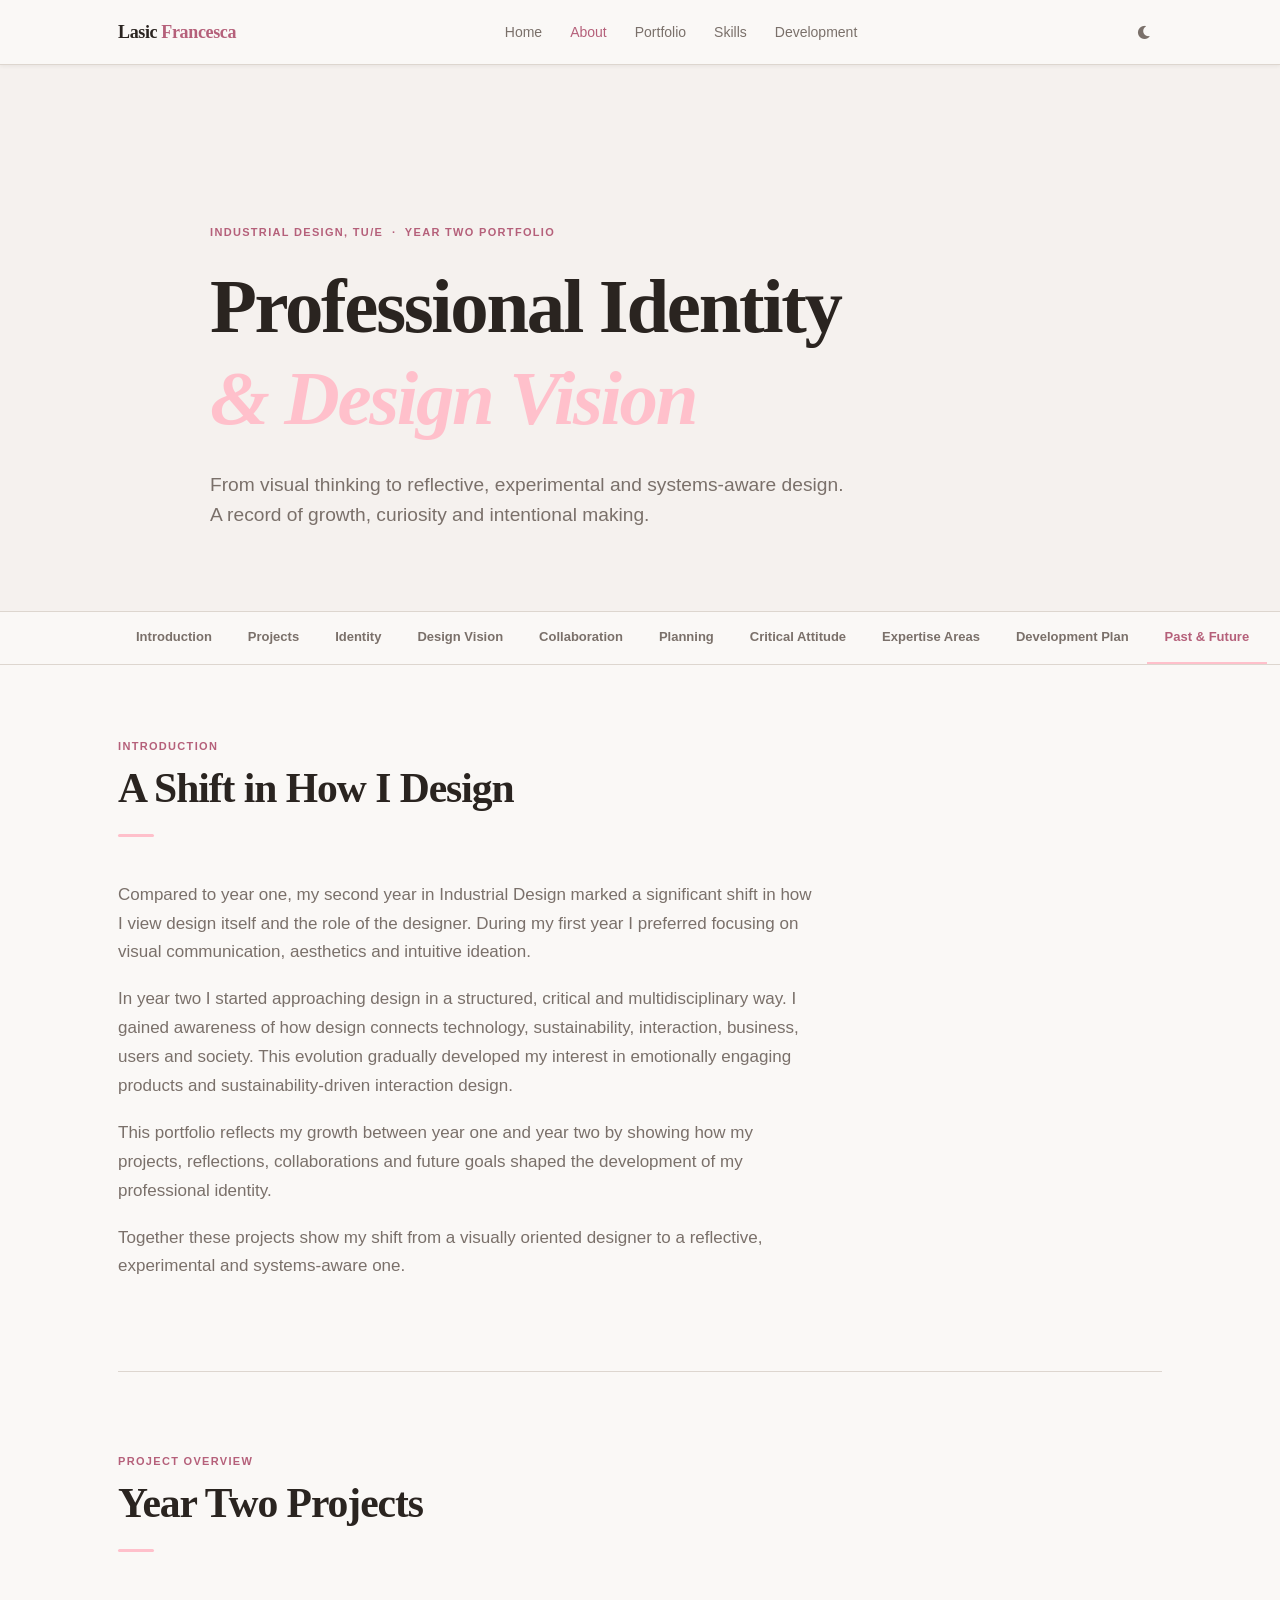
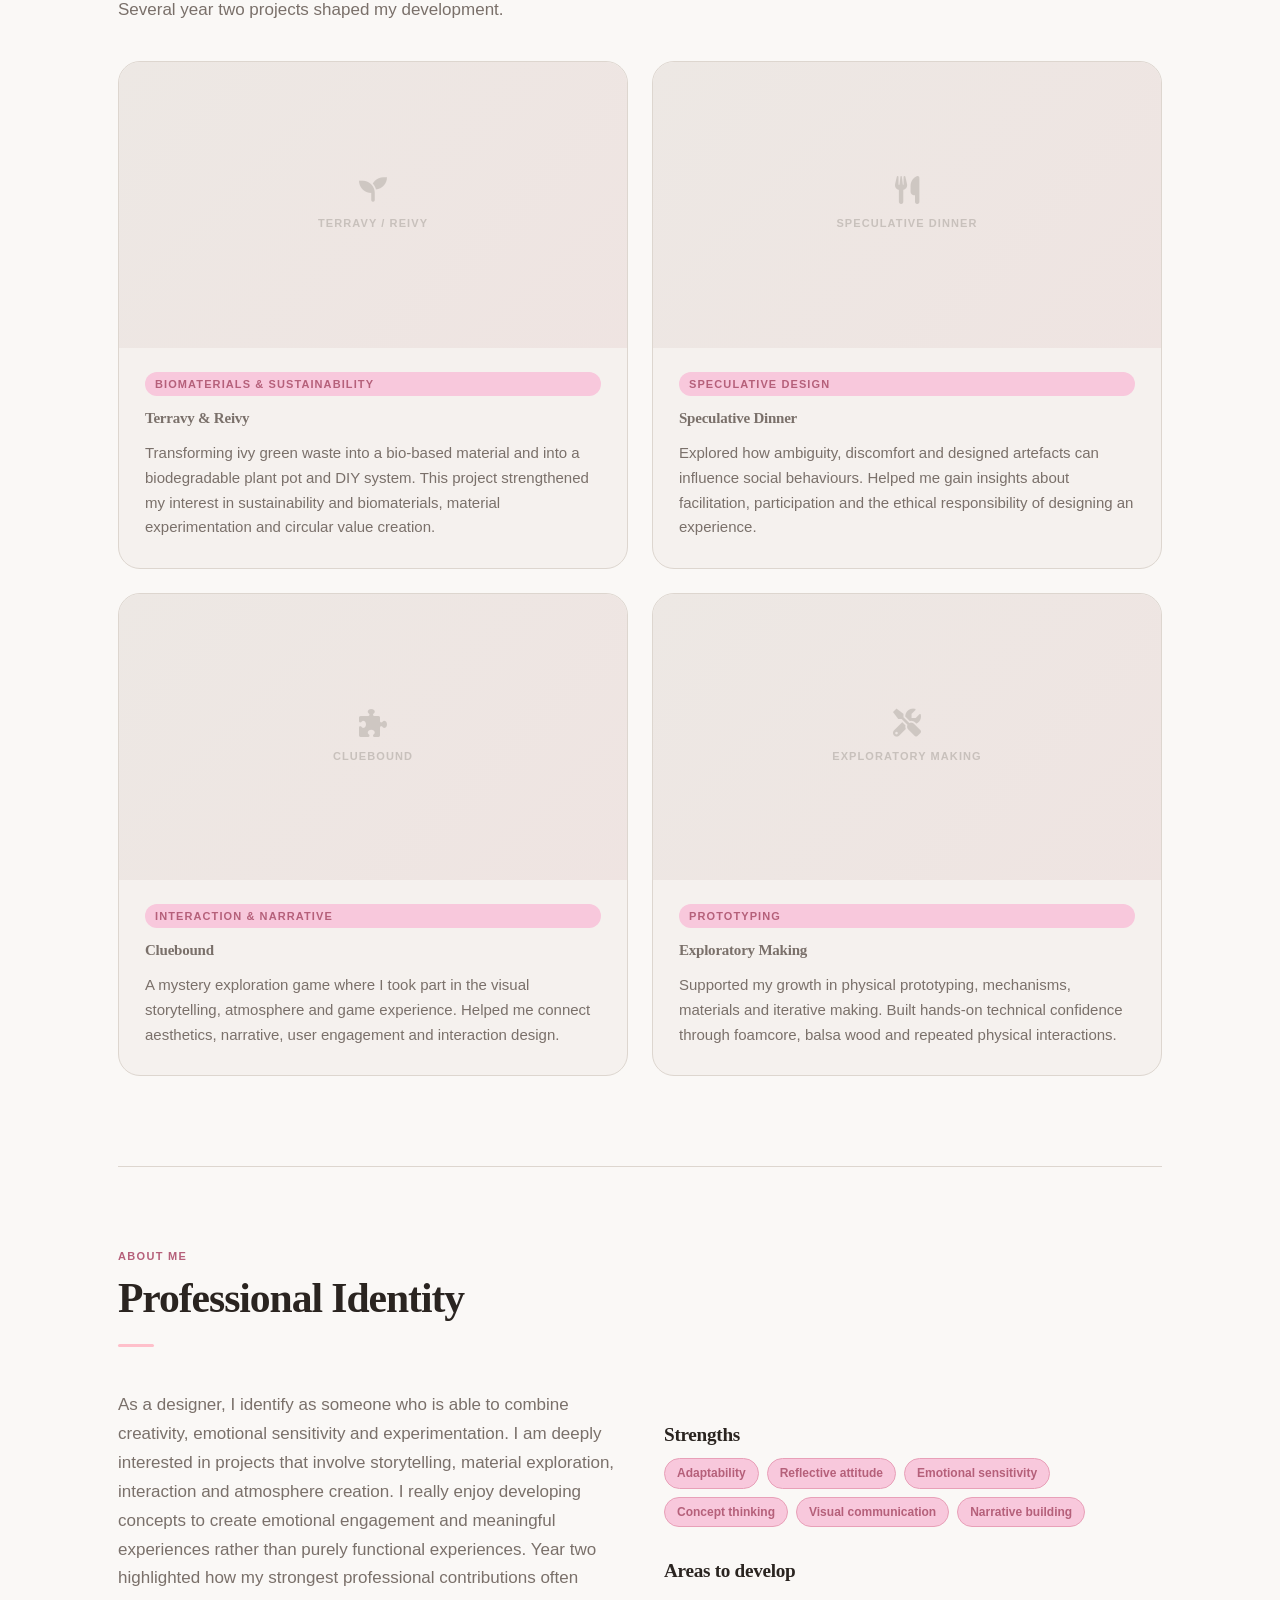
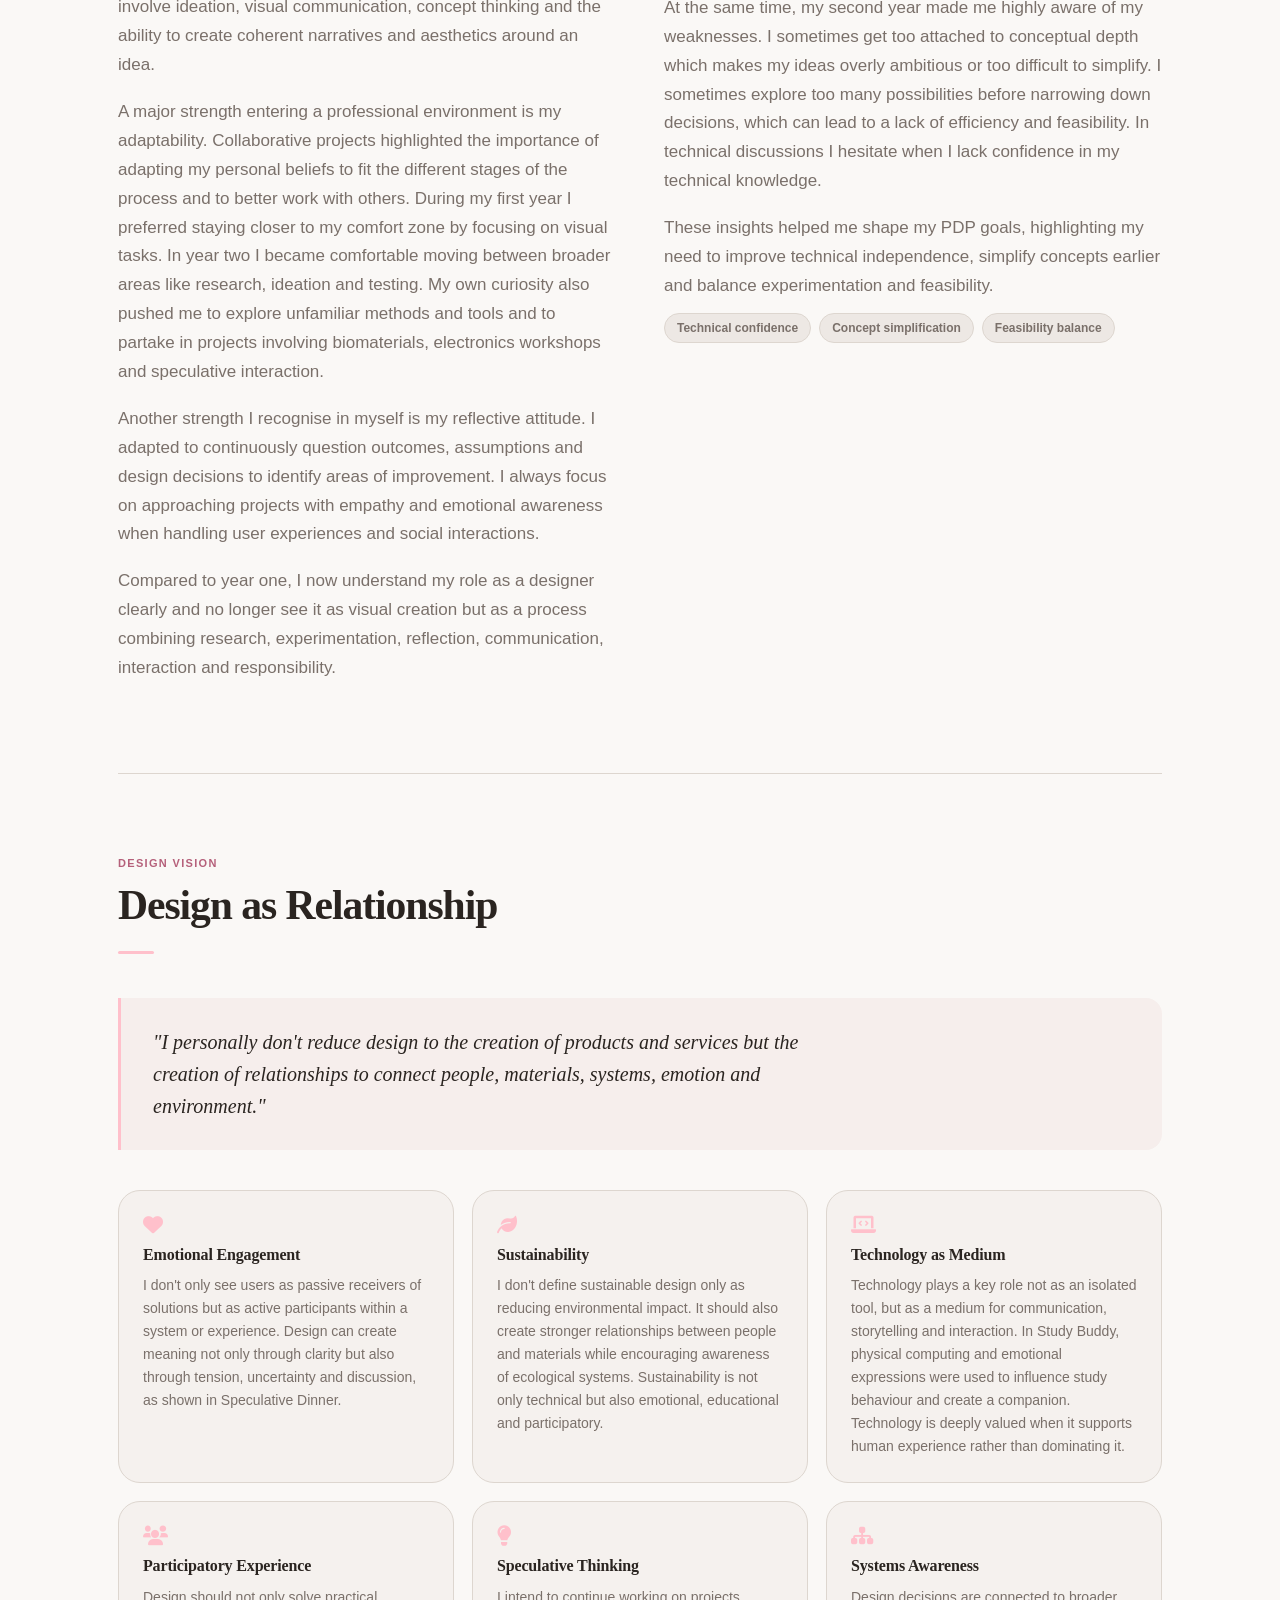
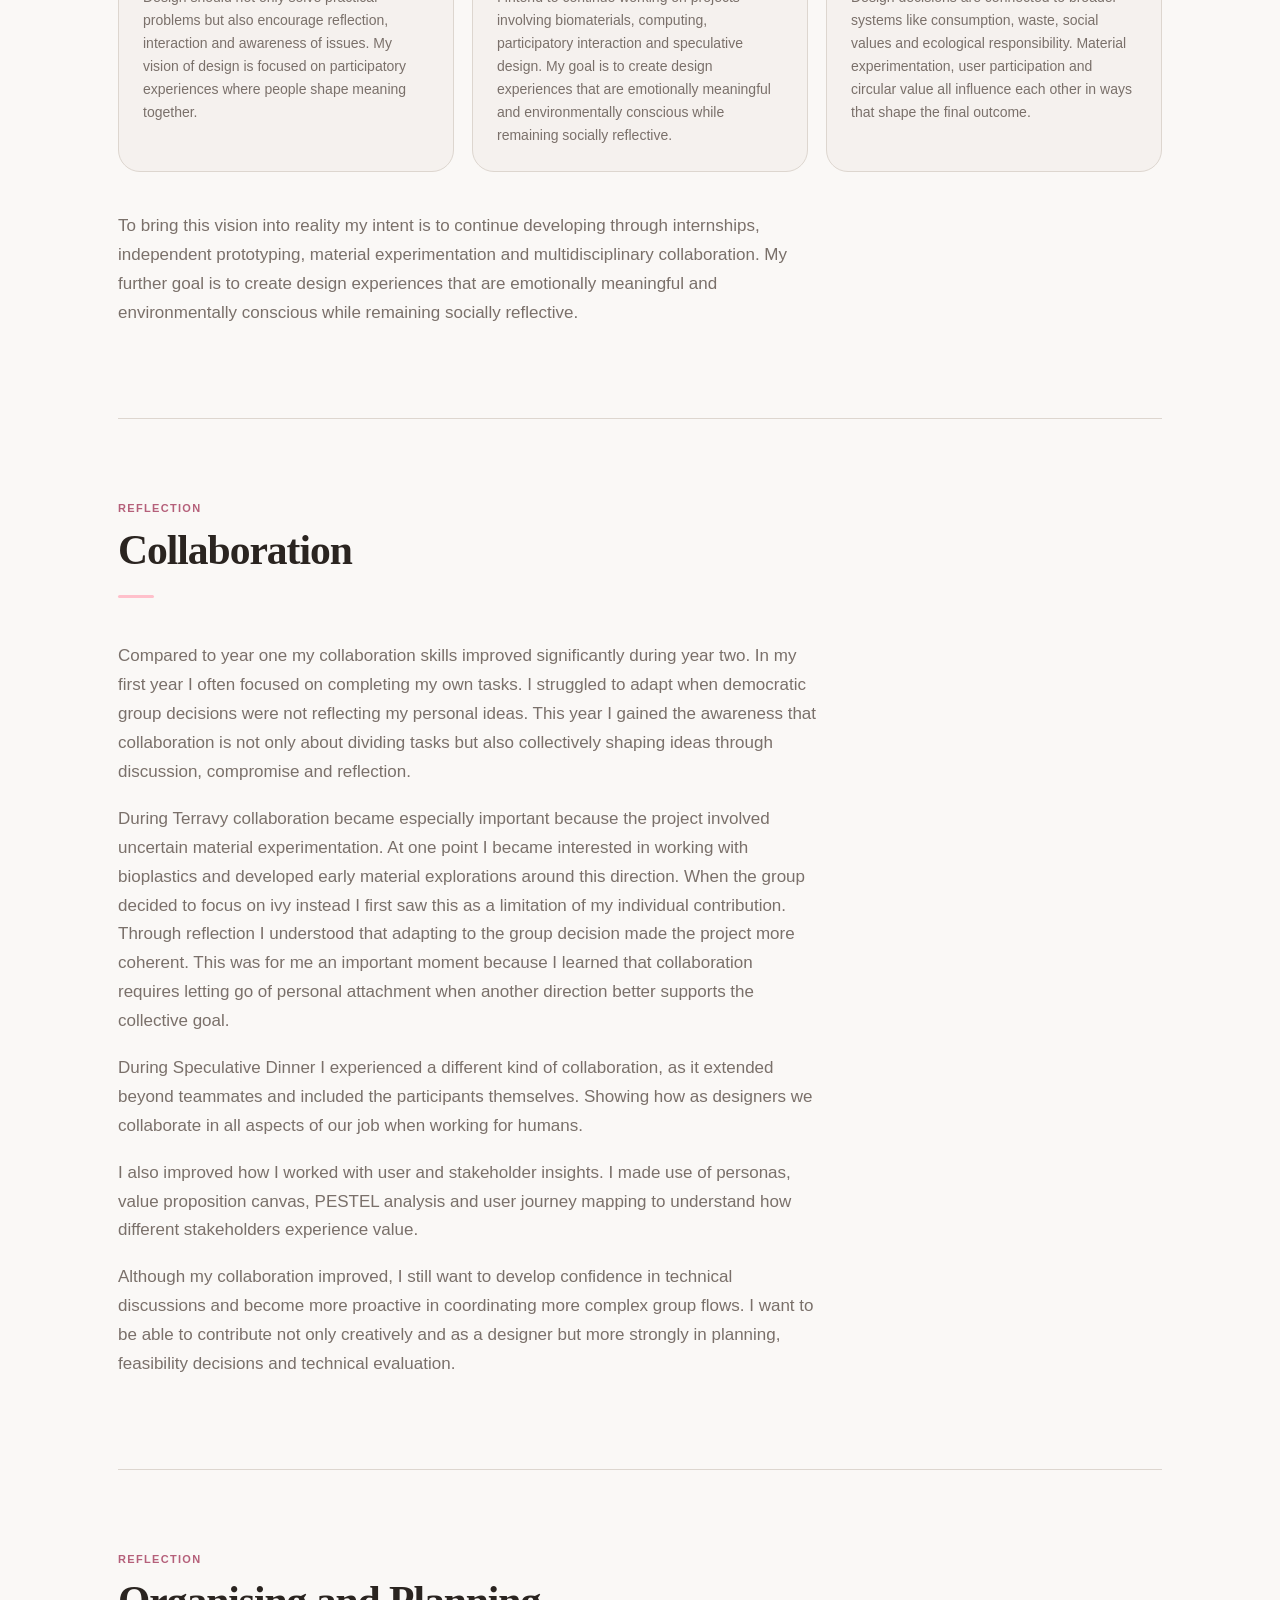
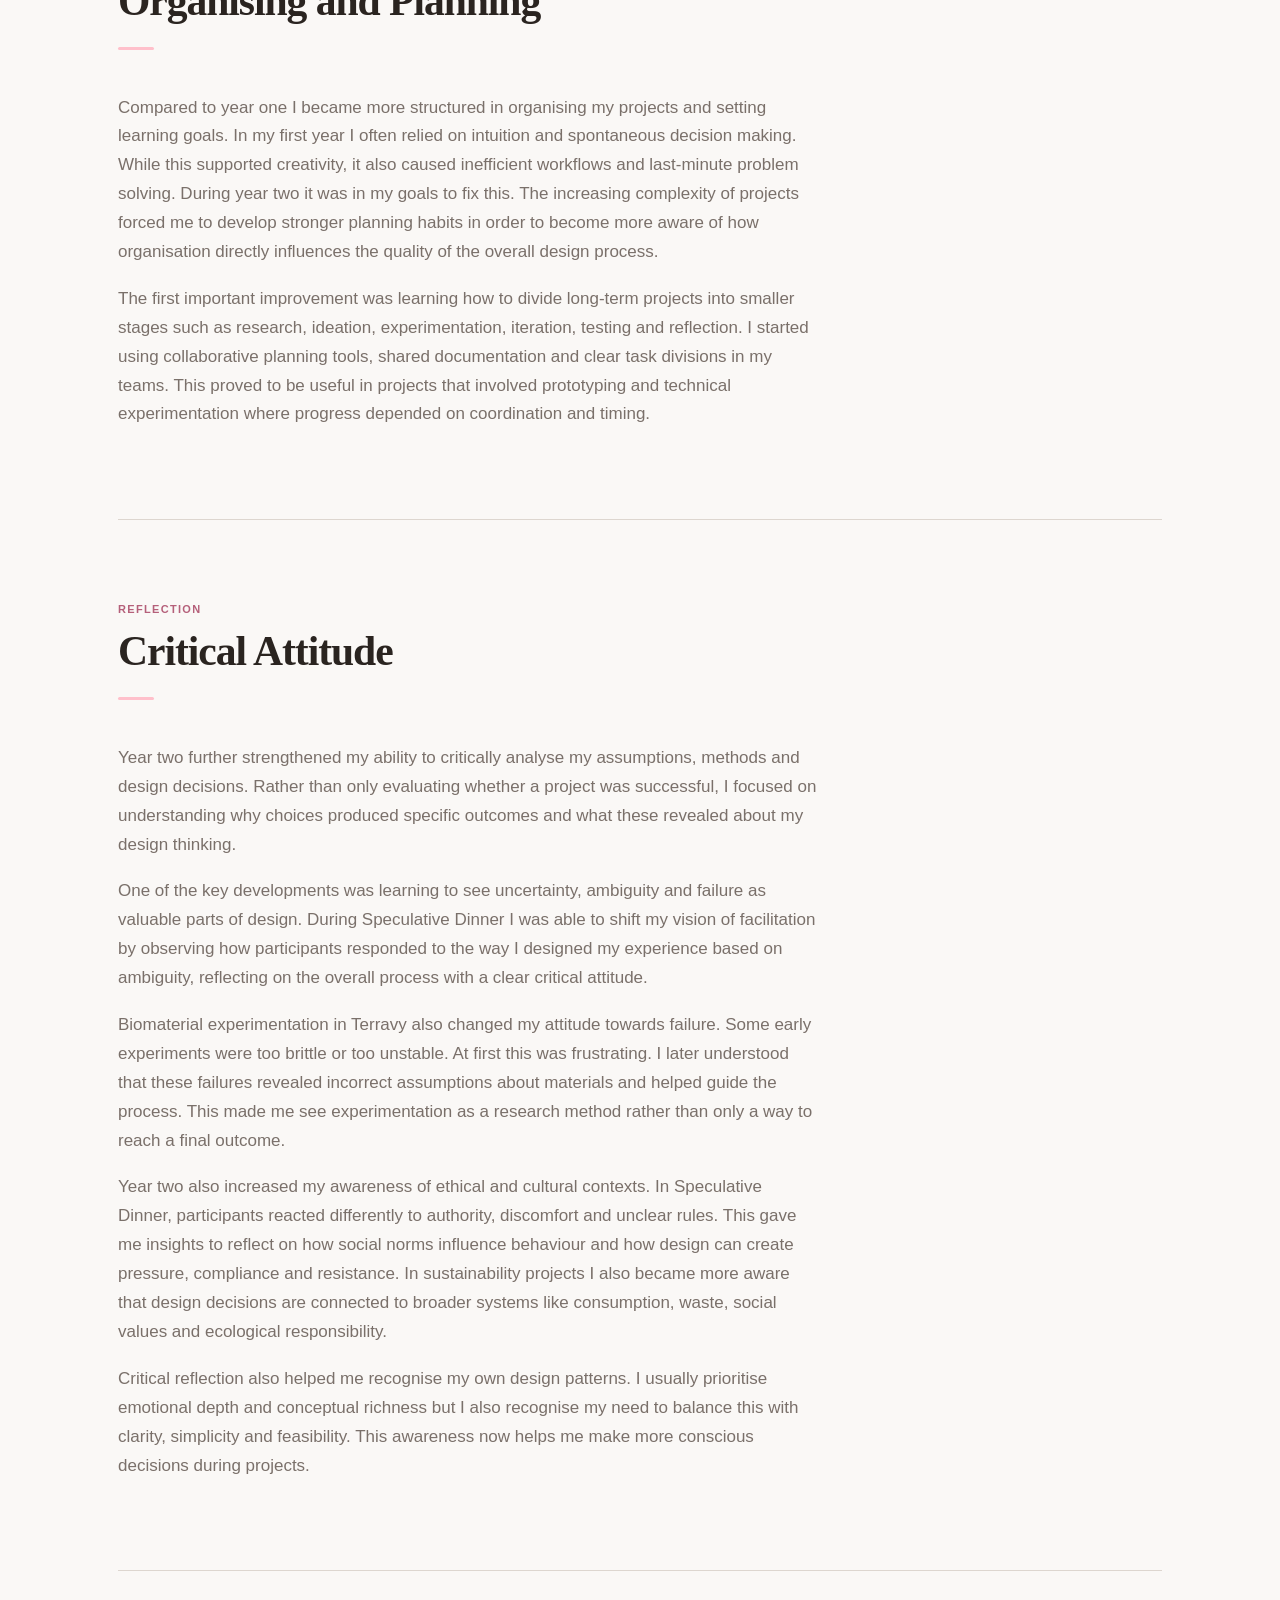
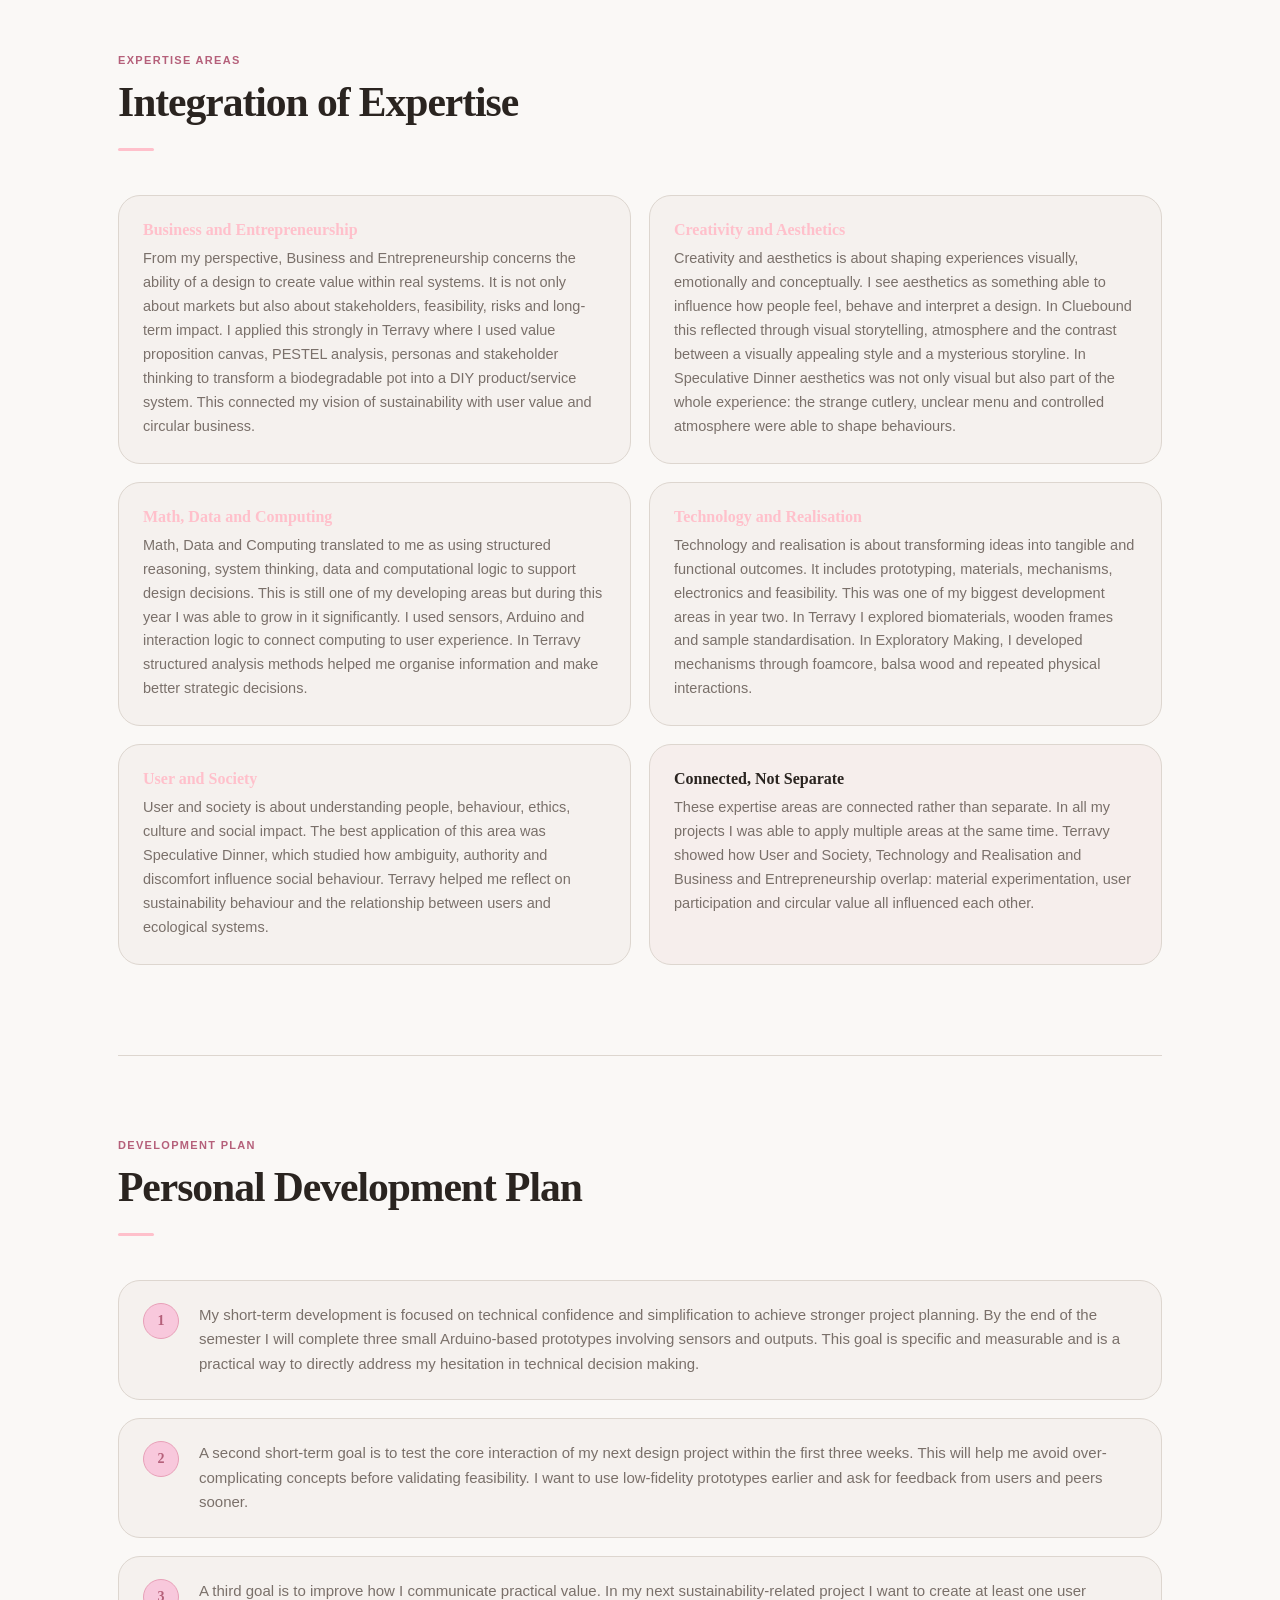
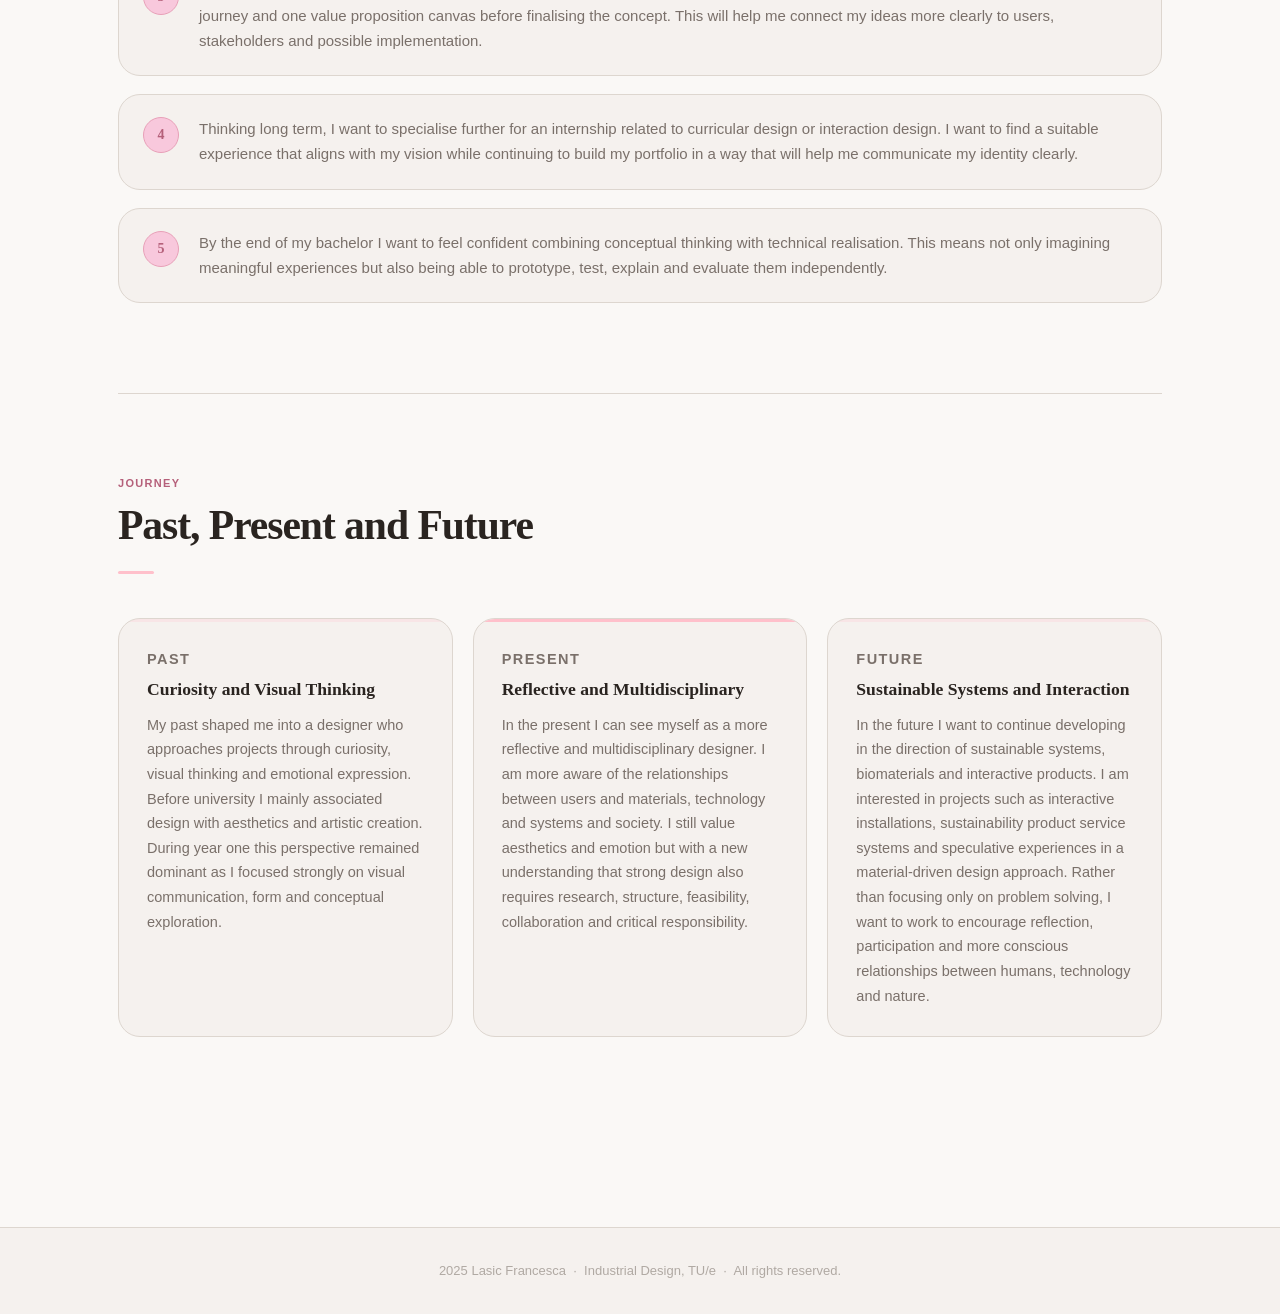
==== index.html @ 52f90aeb "Rename home.html to index.html" ====
<!DOCTYPE html>
<html lang="en" data-theme="light">
<head>
  <meta charset="UTF-8">
  <meta name="viewport" content="width=device-width, initial-scale=1.0">
  <title>About Francesca Lasic</title>
  <meta name="description" content="Portfolio text and professional identity of Francesca Lasic, Industrial Design student at TU/e.">
  <link href="https://api.fontshare.com/v2/css?f[]=cabinet-grotesk@400,500,700,800&f[]=zodiak@400,500,700&display=swap" rel="stylesheet">
  <link rel="stylesheet" href="https://cdnjs.cloudflare.com/ajax/libs/font-awesome/6.0.0-beta3/css/all.min.css">
  <style>
    /* ====== TOKENS ====== */
    :root {
      --pink:        #ffc0cb;
      --pink-text:   #b5607a;
      --pink-hover:  #e8a0b4;
      --pink-light:  #f8c8dc;
      --bg:          #faf8f6;
      --surface:     #f5f1ee;
      --surface2:    #ede8e4;
      --border:      #ddd6cf;
      --text:        #2a2420;
      --muted:       #7a706a;
      --faint:       #b0a9a3;
      --white:       #ffffff;
      --font-d:      'Zodiak', Georgia, serif;
      --font-b:      'Cabinet Grotesk', 'Helvetica Neue', sans-serif;
      --r-sm: 6px; --r-md: 10px; --r-lg: 16px; --r-xl: 22px; --r-full: 9999px;
      --shadow-sm: 0 1px 4px rgba(42,36,32,0.07);
      --shadow-md: 0 4px 18px rgba(42,36,32,0.10);
    }
    [data-theme="dark"] {
      --pink:        #ffc0cb;
      --pink-text:   #b5607a;
      --pink-hover:  #e8a0b4;
      --pink-light:  #4a2a38;
      --bg:          #181412;
      --surface:     #201c1a;
      --surface2:    #2a2422;
      --border:      #3a3330;
      --text:        #d4cdc8;
      --muted:       #8a807a;
      --faint:       #524c48;
      --white:       #201c1a;
      --shadow-sm: 0 1px 4px rgba(0,0,0,0.3);
      --shadow-md: 0 4px 18px rgba(0,0,0,0.4);
    }

    /* ====== RESET ====== */
    *, *::before, *::after { box-sizing: border-box; margin: 0; padding: 0; }
    html { scroll-behavior: smooth; scroll-padding-top: 72px; -webkit-font-smoothing: antialiased; }
    body { font-family: var(--font-b); font-size: 17px; line-height: 1.7; color: var(--text); background: var(--bg); }
    img { display: block; max-width: 100%; }
    a { color: var(--pink); text-decoration: none; }
    a:hover { color: var(--pink-hover); }
    h1,h2,h3,h4,h5 { text-wrap: balance; line-height: 1.2; }
    ul { list-style: none; }
    :focus-visible { outline: 2px solid var(--pink); outline-offset: 3px; border-radius: 4px; }

    /* ====== HEADER ====== */
    header {
      position: fixed; top: 0; left: 0; right: 0; z-index: 100;
      background: var(--bg);
      border-bottom: 1px solid var(--border);
      box-shadow: var(--shadow-sm);
      transition: background .2s, box-shadow .2s;
    }
    .header-inner {
      max-width: 1100px; margin: 0 auto;
      padding: 0 28px;
      height: 64px;
      display: flex; align-items: center; justify-content: space-between; gap: 16px;
    }
    .logo {
      font-family: var(--font-d); font-size: 18px; font-weight: 700;
      color: var(--text); text-decoration: none; letter-spacing: -0.02em;
    }
    .logo span { color: var(--pink-text); }
    nav ul { display: flex; gap: 28px; }
    nav a {
      font-size: 14px; font-weight: 500; color: var(--muted);
      text-decoration: none; transition: color .15s;
    }
    nav a:hover, nav a.active { color: var(--pink-text); }
    .header-right { display: flex; align-items: center; gap: 8px; }
    .theme-btn {
      width: 36px; height: 36px; border-radius: var(--r-full);
      display: flex; align-items: center; justify-content: center;
      background: none; border: none; cursor: pointer;
      color: var(--muted); transition: color .15s, background .15s;
      font-size: 15px;
    }
    .theme-btn:hover { color: var(--text); background: var(--surface2); }

    /* ====== HERO ====== */
    .hero {
      min-height: 68vh;
      padding: 120px 28px 80px;
      background: var(--surface);
      border-bottom: 1px solid var(--border);
      display: flex; align-items: flex-end;
    }
    .hero-inner { max-width: 860px; margin: 0 auto; width: 100%; }
    .hero-tag {
      display: inline-block; font-size: 11px; font-weight: 700;
      text-transform: uppercase; letter-spacing: .12em;
      color: var(--pink-text); margin-bottom: 20px;
    }
    .hero h1 {
      font-family: var(--font-d);
      font-size: clamp(2.6rem, 6vw, 5.2rem);
      font-weight: 700; letter-spacing: -.03em;
      color: var(--text); margin-bottom: 24px;
    }
    .hero h1 em { font-style: italic; color: var(--pink); }
    .hero-sub {
      font-size: clamp(1rem, 1.8vw, 1.2rem);
      color: var(--muted); max-width: 60ch; line-height: 1.6;
    }

    /* ====== STICKY NAV (SECTIONS) ====== */
    .section-nav {
      position: sticky; top: 64px; z-index: 90;
      background: var(--bg);
      border-bottom: 1px solid var(--border);
      overflow-x: auto;
    }
    .section-nav ul {
      max-width: 1100px; margin: 0 auto; padding: 0 28px;
      display: flex; gap: 0; white-space: nowrap;
    }
    .section-nav a {
      display: inline-block; padding: 14px 18px;
      font-size: 13px; font-weight: 600; color: var(--muted);
      text-decoration: none; border-bottom: 2px solid transparent;
      transition: color .15s, border-color .15s;
    }
    .section-nav a:hover, .section-nav a.active {
      color: var(--pink-text); border-bottom-color: var(--pink);
    }

    /* ====== PAGE ====== */
    .page { max-width: 1100px; margin: 0 auto; padding: 72px 28px 100px; }

    /* ====== SECTION HEADER ====== */
    .sec-label {
      font-size: 11px; font-weight: 700; text-transform: uppercase;
      letter-spacing: .12em; color: var(--pink-text); margin-bottom: 8px;
    }
    .sec-title {
      font-family: var(--font-d);
      font-size: clamp(1.7rem, 3.5vw, 2.6rem);
      font-weight: 700; letter-spacing: -.025em; color: var(--text);
      margin-bottom: 20px;
    }
    .sec-bar {
      width: 36px; height: 3px; background: var(--pink);
      border-radius: var(--r-full); margin-bottom: 44px;
    }

    /* ====== CONTENT SECTION WRAPPER ====== */
    .content-section { margin-bottom: 90px; scroll-margin-top: 130px; }

    /* ====== PROSE ====== */
    .prose p { margin-bottom: 18px; color: var(--muted); max-width: 74ch; }
    .prose p:last-child { margin-bottom: 0; }
    .prose h3 {
      font-family: var(--font-d); font-size: 1.2rem; font-weight: 700;
      color: var(--text); margin: 32px 0 12px; letter-spacing: -.015em;
    }
    .prose ul {
      margin: 0 0 18px 0; list-style: disc; padding-left: 20px;
    }
    .prose ul li { color: var(--muted); margin-bottom: 8px; max-width: 70ch; }

    /* ====== TWO COL LAYOUT ====== */
    .two-col { display: grid; grid-template-columns: 1fr; gap: 48px; }
    @media (min-width: 760px) { .two-col { grid-template-columns: 1fr 1fr; } }
    .two-col-wide { display: grid; grid-template-columns: 1fr; gap: 48px; }
    @media (min-width: 760px) { .two-col-wide { grid-template-columns: 1.4fr 1fr; } }

    /* ====== PROJECT CARDS ====== */
    .project-grid { display: grid; gap: 24px; grid-template-columns: 1fr; }
    @media (min-width: 600px) { .project-grid { grid-template-columns: 1fr 1fr; } }
    @media (min-width: 900px) { .project-grid { grid-template-columns: 1fr 1fr; } }

    .project-card {
      background: var(--surface); border: 1px solid var(--border);
      border-radius: var(--r-xl); overflow: hidden;
      display: flex; flex-direction: column;
      transition: box-shadow .2s, border-color .2s;
    }
    .project-card:hover {
      box-shadow: var(--shadow-md);
      border-color: color-mix(in srgb, var(--pink) 35%, var(--border));
    }
    .project-img {
      width: 100%; aspect-ratio: 16/9; object-fit: cover;
      background: var(--surface2);
      display: flex; align-items: center; justify-content: center;
      position: relative; overflow: hidden;
    }
    .project-img-placeholder {
      width: 100%; aspect-ratio: 16/9;
      background: linear-gradient(135deg, var(--surface2) 0%, color-mix(in srgb, var(--pink) 10%, var(--surface2)) 100%);
      display: flex; flex-direction: column; align-items: center; justify-content: center;
      gap: 10px; color: var(--faint);
    }
    .project-img-placeholder i { font-size: 28px; opacity: .5; }
    .project-img-placeholder span { font-size: 11px; font-weight: 600; text-transform: uppercase; letter-spacing: .1em; opacity: .6; }
    .project-body { padding: 24px 26px 28px; flex: 1; display: flex; flex-direction: column; gap: 10px; }
    .project-name {
      font-family: var(--font-d); font-size: 1.15rem; font-weight: 700;
      color: var(--text); letter-spacing: -.015em;
    }
    .project-tag {
      display: inline-block; font-size: 11px; font-weight: 700;
      text-transform: uppercase; letter-spacing: .1em;
      color: #b5607a; background: var(--pink-light);
      padding: 3px 10px; border-radius: var(--r-full);
    }
    .project-body p { font-size: 15px; color: var(--muted); line-height: 1.65; margin: 0; }

    /* ====== TAGS ====== */
    .tag-list { display: flex; flex-wrap: wrap; gap: 8px; margin-top: 12px; }
    .tag {
      display: inline-block; font-size: 12px; font-weight: 600;
      padding: 4px 12px; border-radius: var(--r-full);
    }
    .tag-s { background: var(--pink-light); color: #b5607a; border: 1px solid #e8a0b8; }
    .tag-w { background: var(--surface2); color: var(--muted); border: 1px solid var(--border); }

    /* ====== QUOTE BLOCK ====== */
    .quote-block {
      margin: 40px 0;
      padding: 28px 32px;
      background: color-mix(in srgb, var(--pink) 7%, var(--surface));
      border-left: 3px solid var(--pink);
      border-radius: 0 var(--r-lg) var(--r-lg) 0;
    }
    .quote-block blockquote {
      font-family: var(--font-d); font-style: italic;
      font-size: clamp(1.05rem, 1.8vw, 1.25rem);
      color: var(--text); line-height: 1.6; max-width: 68ch;
    }

    /* ====== PILLAR GRID ====== */
    .pillar-grid { display: grid; gap: 18px; grid-template-columns: 1fr; margin-bottom: 40px; }
    @media (min-width: 600px) { .pillar-grid { grid-template-columns: 1fr 1fr; } }
    @media (min-width: 900px) { .pillar-grid { grid-template-columns: 1fr 1fr 1fr; } }
    .pillar {
      padding: 24px; background: var(--surface); border: 1px solid var(--border);
      border-radius: var(--r-xl); display: flex; flex-direction: column; gap: 10px;
      transition: box-shadow .2s;
    }
    .pillar:hover { box-shadow: var(--shadow-md); }
    .pillar i { font-size: 20px; color: var(--pink); }
    .pillar h4 { font-family: var(--font-d); font-size: 1rem; font-weight: 700; color: var(--text); letter-spacing: -.01em; }
    .pillar p { font-size: 14px; color: var(--muted); line-height: 1.65; margin: 0; }

    /* ====== TIMELINE ====== */
    .timeline { display: grid; gap: 20px; grid-template-columns: 1fr; }
    @media (min-width: 700px) { .timeline { grid-template-columns: 1fr 1fr 1fr; } }
    .t-card {
      padding: 28px; background: var(--surface); border: 1px solid var(--border);
      border-radius: var(--r-xl); position: relative; overflow: hidden;
    }
    .t-card::before {
      content: ""; position: absolute; top: 0; left: 0; right: 0; height: 3px;
      background: var(--pink); opacity: .25;
    }
    .t-card.now::before { opacity: 1; }
    .t-period { font-size: 11px; font-weight: 700; text-transform: uppercase; letter-spacing: .1em; color: var(--pink-text); margin-bottom: 8px; }
    .t-card h3 { font-family: var(--font-d); font-size: 1.1rem; font-weight: 700; color: var(--text); margin-bottom: 12px; }
    .t-card p { font-size: 14.5px; color: var(--muted); line-height: 1.7; }

    /* ====== EXPERTISE GRID ====== */
    .expertise-grid { display: grid; gap: 18px; grid-template-columns: 1fr; }
    @media (min-width: 700px) { .expertise-grid { grid-template-columns: 1fr 1fr; } }
    .exp-card {
      padding: 24px; background: var(--surface); border: 1px solid var(--border);
      border-radius: var(--r-xl); display: flex; flex-direction: column; gap: 8px;
    }
    .exp-card h4 { font-family: var(--font-d); font-size: 1rem; font-weight: 700; color: var(--pink); }
    .exp-card p { font-size: 14.5px; color: var(--muted); line-height: 1.65; margin: 0; }

    /* ====== PDP LIST ====== */
    .pdp-list { display: flex; flex-direction: column; gap: 18px; }
    .pdp-item {
      display: flex; gap: 20px; align-items: flex-start;
      padding: 22px 24px; background: var(--surface);
      border: 1px solid var(--border); border-radius: var(--r-xl);
    }
    .pdp-num {
      flex-shrink: 0; width: 36px; height: 36px; border-radius: var(--r-full);
      background: #f8c8dc; color: #b5607a; border: 1.5px solid #e8a0b8;
      display: flex; align-items: center; justify-content: center;
      font-size: 14px; font-weight: 800; font-family: var(--font-d);
    }
    .pdp-item p { font-size: 15px; color: var(--muted); line-height: 1.65; margin: 0; }

    /* ====== DIVIDER ====== */
    .section-sep { border: none; border-top: 1px solid var(--border); margin: 80px 0; }

    /* ====== FOOTER ====== */
    footer {
      background: var(--surface); border-top: 1px solid var(--border);
      text-align: center; padding: 32px 28px;
      font-size: 13px; color: var(--faint);
    }

    /* ====== REVEAL ====== */
    .reveal { opacity: 0; transform: translateY(22px); transition: opacity .55s cubic-bezier(.16,1,.3,1), transform .55s cubic-bezier(.16,1,.3,1); }
    .reveal.visible { opacity: 1; transform: translateY(0); }

    /* ====== RESPONSIVE ====== */
    @media (max-width: 640px) {
      nav { display: none; }
      .hero { padding: 110px 20px 60px; }
      .page { padding: 60px 20px 80px; }
      .header-inner { padding: 0 20px; }
    }
  </style>
</head>
<body>

  <!-- HEADER -->
  <header>
    <div class="header-inner">
      <a href="https://francescalasic.github.io/home/" class="logo">Lasic <span>Francesca</span></a>
      <nav aria-label="Primary">
        <ul>
          <li><a href="https://francescalasic.github.io/home/">Home</a></li>
          <li><a href="#introduction" class="active">About</a></li>
          <li><a href="https://francescalasic.github.io/home/#portfolio">Portfolio</a></li>
          <li><a href="https://francescalasic.github.io/skills/">Skills</a></li>
          <li><a href="https://francescalasic.github.io/development/">Development</a></li>
        </ul>
      </nav>
      <div class="header-right">
        <button class="theme-btn" data-theme-toggle aria-label="Toggle theme">
          <i class="fas fa-moon"></i>
        </button>
      </div>
    </div>
  </header>

  <!-- HERO -->
  <section class="hero">
    <div class="hero-inner">
      <p class="hero-tag">Industrial Design, TU/e &nbsp;·&nbsp; Year Two Portfolio</p>
      <h1>Professional Identity<br><em>&amp; Design Vision</em></h1>
      <p class="hero-sub">From visual thinking to reflective, experimental and systems-aware design. A record of growth, curiosity and intentional making.</p>
    </div>
  </section>

  <!-- STICKY SECTION NAV -->
  <nav class="section-nav" aria-label="Page sections">
    <ul>
      <li><a href="#introduction">Introduction</a></li>
      <li><a href="#projects">Projects</a></li>
      <li><a href="#identity">Identity</a></li>
      <li><a href="#vision">Design Vision</a></li>
      <li><a href="#collaboration">Collaboration</a></li>
      <li><a href="#planning">Planning</a></li>
      <li><a href="#critical">Critical Attitude</a></li>
      <li><a href="#expertise">Expertise Areas</a></li>
      <li><a href="#pdp">Development Plan</a></li>
      <li><a href="#timeline">Past &amp; Future</a></li>
    </ul>
  </nav>

  <!-- MAIN -->
  <main class="page">

    <!-- INTRODUCTION -->
    <section id="introduction" class="content-section">
      <p class="sec-label">Introduction</p>
      <h2 class="sec-title">A Shift in How I Design</h2>
      <div class="sec-bar"></div>
      <div class="prose reveal">
        <p>Compared to year one, my second year in Industrial Design marked a significant shift in how I view design itself and the role of the designer. During my first year I preferred focusing on visual communication, aesthetics and intuitive ideation.</p>
        <p>In year two I started approaching design in a structured, critical and multidisciplinary way. I gained awareness of how design connects technology, sustainability, interaction, business, users and society. This evolution gradually developed my interest in emotionally engaging products and sustainability-driven interaction design.</p>
        <p>This portfolio reflects my growth between year one and year two by showing how my projects, reflections, collaborations and future goals shaped the development of my professional identity.</p>
        <p>Together these projects show my shift from a visually oriented designer to a reflective, experimental and systems-aware one.</p>
      </div>
    </section>

    <hr class="section-sep">

    <!-- PROJECT OVERVIEW -->
    <section id="projects" class="content-section">
      <p class="sec-label">Project Overview</p>
      <h2 class="sec-title">Year Two Projects</h2>
      <div class="sec-bar"></div>
      <p class="prose reveal" style="margin-bottom: 36px; color: var(--muted);">Several year two projects shaped my development.</p>

      <div class="project-grid reveal">

        <!-- Terravy / Reivy -->
        <div class="project-card">
          <div class="project-img-placeholder" data-project="terravy">
            <!-- swap this tag with <img src="your-image.jpg" alt="Terravy prototype"> when ready -->
            <i class="fas fa-seedling"></i>
            <span>Terravy / Reivy</span>
          </div>
          <div class="project-body">
            <span class="project-tag">Biomaterials &amp; Sustainability</span>
            <p class="project-name">Terravy &amp; Reivy</p>
            <p>Transforming ivy green waste into a bio-based material and into a biodegradable plant pot and DIY system. This project strengthened my interest in sustainability and biomaterials, material experimentation and circular value creation.</p>
          </div>
        </div>

        <!-- Speculative Dinner -->
        <div class="project-card">
          <div class="project-img-placeholder" data-project="speculative">
            <i class="fas fa-utensils"></i>
            <span>Speculative Dinner</span>
          </div>
          <div class="project-body">
            <span class="project-tag">Speculative Design</span>
            <p class="project-name">Speculative Dinner</p>
            <p>Explored how ambiguity, discomfort and designed artefacts can influence social behaviours. Helped me gain insights about facilitation, participation and the ethical responsibility of designing an experience.</p>
          </div>
        </div>

        <!-- Cluebound -->
        <div class="project-card">
          <div class="project-img-placeholder" data-project="cluebound">
            <i class="fas fa-puzzle-piece"></i>
            <span>Cluebound</span>
          </div>
          <div class="project-body">
            <span class="project-tag">Interaction &amp; Narrative</span>
            <p class="project-name">Cluebound</p>
            <p>A mystery exploration game where I took part in the visual storytelling, atmosphere and game experience. Helped me connect aesthetics, narrative, user engagement and interaction design.</p>
          </div>
        </div>

        <!-- Exploratory Making -->
        <div class="project-card">
          <div class="project-img-placeholder" data-project="making">
            <i class="fas fa-tools"></i>
            <span>Exploratory Making</span>
          </div>
          <div class="project-body">
            <span class="project-tag">Prototyping</span>
            <p class="project-name">Exploratory Making</p>
            <p>Supported my growth in physical prototyping, mechanisms, materials and iterative making. Built hands-on technical confidence through foamcore, balsa wood and repeated physical interactions.</p>
          </div>
        </div>

      </div>
    </section>

    <hr class="section-sep">

    <!-- PROFESSIONAL IDENTITY -->
    <section id="identity" class="content-section">
      <p class="sec-label">About Me</p>
      <h2 class="sec-title">Professional Identity</h2>
      <div class="sec-bar"></div>
      <div class="two-col reveal">
        <div class="prose">
          <p>As a designer, I identify as someone who is able to combine creativity, emotional sensitivity and experimentation. I am deeply interested in projects that involve storytelling, material exploration, interaction and atmosphere creation. I really enjoy developing concepts to create emotional engagement and meaningful experiences rather than purely functional experiences. Year two highlighted how my strongest professional contributions often involve ideation, visual communication, concept thinking and the ability to create coherent narratives and aesthetics around an idea.</p>
          <p>A major strength entering a professional environment is my adaptability. Collaborative projects highlighted the importance of adapting my personal beliefs to fit the different stages of the process and to better work with others. During my first year I preferred staying closer to my comfort zone by focusing on visual tasks. In year two I became comfortable moving between broader areas like research, ideation and testing. My own curiosity also pushed me to explore unfamiliar methods and tools and to partake in projects involving biomaterials, electronics workshops and speculative interaction.</p>
          <p>Another strength I recognise in myself is my reflective attitude. I adapted to continuously question outcomes, assumptions and design decisions to identify areas of improvement. I always focus on approaching projects with empathy and emotional awareness when handling user experiences and social interactions.</p>
          <p>Compared to year one, I now understand my role as a designer clearly and no longer see it as visual creation but as a process combining research, experimentation, reflection, communication, interaction and responsibility.</p>
        </div>
        <div>
          <div class="prose">
            <h3>Strengths</h3>
          </div>
          <div class="tag-list">
            <span class="tag tag-s">Adaptability</span>
            <span class="tag tag-s">Reflective attitude</span>
            <span class="tag tag-s">Emotional sensitivity</span>
            <span class="tag tag-s">Concept thinking</span>
            <span class="tag tag-s">Visual communication</span>
            <span class="tag tag-s">Narrative building</span>
          </div>
          <div class="prose" style="margin-top: 32px;">
            <h3>Areas to develop</h3>
            <p>At the same time, my second year made me highly aware of my weaknesses. I sometimes get too attached to conceptual depth which makes my ideas overly ambitious or too difficult to simplify. I sometimes explore too many possibilities before narrowing down decisions, which can lead to a lack of efficiency and feasibility. In technical discussions I hesitate when I lack confidence in my technical knowledge.</p>
            <p>These insights helped me shape my PDP goals, highlighting my need to improve technical independence, simplify concepts earlier and balance experimentation and feasibility.</p>
          </div>
          <div class="tag-list">
            <span class="tag tag-w">Technical confidence</span>
            <span class="tag tag-w">Concept simplification</span>
            <span class="tag tag-w">Feasibility balance</span>
          </div>
        </div>
      </div>
    </section>

    <hr class="section-sep">

    <!-- DESIGN VISION -->
    <section id="vision" class="content-section">
      <p class="sec-label">Design Vision</p>
      <h2 class="sec-title">Design as Relationship</h2>
      <div class="sec-bar"></div>
      <div class="quote-block reveal">
        <blockquote>"I personally don't reduce design to the creation of products and services but the creation of relationships to connect people, materials, systems, emotion and environment."</blockquote>
      </div>
      <div class="pillar-grid reveal">
        <div class="pillar">
          <i class="fas fa-heart"></i>
          <h4>Emotional Engagement</h4>
          <p>I don't only see users as passive receivers of solutions but as active participants within a system or experience. Design can create meaning not only through clarity but also through tension, uncertainty and discussion, as shown in Speculative Dinner.</p>
        </div>
        <div class="pillar">
          <i class="fas fa-leaf"></i>
          <h4>Sustainability</h4>
          <p>I don't define sustainable design only as reducing environmental impact. It should also create stronger relationships between people and materials while encouraging awareness of ecological systems. Sustainability is not only technical but also emotional, educational and participatory.</p>
        </div>
        <div class="pillar">
          <i class="fas fa-laptop-code"></i>
          <h4>Technology as Medium</h4>
          <p>Technology plays a key role not as an isolated tool, but as a medium for communication, storytelling and interaction. In Study Buddy, physical computing and emotional expressions were used to influence study behaviour and create a companion. Technology is deeply valued when it supports human experience rather than dominating it.</p>
        </div>
        <div class="pillar">
          <i class="fas fa-users"></i>
          <h4>Participatory Experience</h4>
          <p>Design should not only solve practical problems but also encourage reflection, interaction and awareness of issues. My vision of design is focused on participatory experiences where people shape meaning together.</p>
        </div>
        <div class="pillar">
          <i class="fas fa-lightbulb"></i>
          <h4>Speculative Thinking</h4>
          <p>I intend to continue working on projects involving biomaterials, computing, participatory interaction and speculative design. My goal is to create design experiences that are emotionally meaningful and environmentally conscious while remaining socially reflective.</p>
        </div>
        <div class="pillar">
          <i class="fas fa-sitemap"></i>
          <h4>Systems Awareness</h4>
          <p>Design decisions are connected to broader systems like consumption, waste, social values and ecological responsibility. Material experimentation, user participation and circular value all influence each other in ways that shape the final outcome.</p>
        </div>
      </div>
      <div class="prose reveal">
        <p>To bring this vision into reality my intent is to continue developing through internships, independent prototyping, material experimentation and multidisciplinary collaboration. My further goal is to create design experiences that are emotionally meaningful and environmentally conscious while remaining socially reflective.</p>
      </div>
    </section>

    <hr class="section-sep">

    <!-- REFLECTION ON COLLABORATION -->
    <section id="collaboration" class="content-section">
      <p class="sec-label">Reflection</p>
      <h2 class="sec-title">Collaboration</h2>
      <div class="sec-bar"></div>
      <div class="prose reveal">
        <p>Compared to year one my collaboration skills improved significantly during year two. In my first year I often focused on completing my own tasks. I struggled to adapt when democratic group decisions were not reflecting my personal ideas. This year I gained the awareness that collaboration is not only about dividing tasks but also collectively shaping ideas through discussion, compromise and reflection.</p>
        <p>During Terravy collaboration became especially important because the project involved uncertain material experimentation. At one point I became interested in working with bioplastics and developed early material explorations around this direction. When the group decided to focus on ivy instead I first saw this as a limitation of my individual contribution. Through reflection I understood that adapting to the group decision made the project more coherent. This was for me an important moment because I learned that collaboration requires letting go of personal attachment when another direction better supports the collective goal.</p>
        <p>During Speculative Dinner I experienced a different kind of collaboration, as it extended beyond teammates and included the participants themselves. Showing how as designers we collaborate in all aspects of our job when working for humans.</p>
        <p>I also improved how I worked with user and stakeholder insights. I made use of personas, value proposition canvas, PESTEL analysis and user journey mapping to understand how different stakeholders experience value.</p>
        <p>Although my collaboration improved, I still want to develop confidence in technical discussions and become more proactive in coordinating more complex group flows. I want to be able to contribute not only creatively and as a designer but more strongly in planning, feasibility decisions and technical evaluation.</p>
      </div>
    </section>

    <hr class="section-sep">

    <!-- REFLECTION ON PLANNING -->
    <section id="planning" class="content-section">
      <p class="sec-label">Reflection</p>
      <h2 class="sec-title">Organising and Planning</h2>
      <div class="sec-bar"></div>
      <div class="prose reveal">
        <p>Compared to year one I became more structured in organising my projects and setting learning goals. In my first year I often relied on intuition and spontaneous decision making. While this supported creativity, it also caused inefficient workflows and last-minute problem solving. During year two it was in my goals to fix this. The increasing complexity of projects forced me to develop stronger planning habits in order to become more aware of how organisation directly influences the quality of the overall design process.</p>
        <p>The first important improvement was learning how to divide long-term projects into smaller stages such as research, ideation, experimentation, iteration, testing and reflection. I started using collaborative planning tools, shared documentation and clear task divisions in my teams. This proved to be useful in projects that involved prototyping and technical experimentation where progress depended on coordination and timing.</p>
      </div>
    </section>

    <hr class="section-sep">

    <!-- REFLECTION ON CRITICAL ATTITUDE -->
    <section id="critical" class="content-section">
      <p class="sec-label">Reflection</p>
      <h2 class="sec-title">Critical Attitude</h2>
      <div class="sec-bar"></div>
      <div class="prose reveal">
        <p>Year two further strengthened my ability to critically analyse my assumptions, methods and design decisions. Rather than only evaluating whether a project was successful, I focused on understanding why choices produced specific outcomes and what these revealed about my design thinking.</p>
        <p>One of the key developments was learning to see uncertainty, ambiguity and failure as valuable parts of design. During Speculative Dinner I was able to shift my vision of facilitation by observing how participants responded to the way I designed my experience based on ambiguity, reflecting on the overall process with a clear critical attitude.</p>
        <p>Biomaterial experimentation in Terravy also changed my attitude towards failure. Some early experiments were too brittle or too unstable. At first this was frustrating. I later understood that these failures revealed incorrect assumptions about materials and helped guide the process. This made me see experimentation as a research method rather than only a way to reach a final outcome.</p>
        <p>Year two also increased my awareness of ethical and cultural contexts. In Speculative Dinner, participants reacted differently to authority, discomfort and unclear rules. This gave me insights to reflect on how social norms influence behaviour and how design can create pressure, compliance and resistance. In sustainability projects I also became more aware that design decisions are connected to broader systems like consumption, waste, social values and ecological responsibility.</p>
        <p>Critical reflection also helped me recognise my own design patterns. I usually prioritise emotional depth and conceptual richness but I also recognise my need to balance this with clarity, simplicity and feasibility. This awareness now helps me make more conscious decisions during projects.</p>
      </div>
    </section>

    <hr class="section-sep">

    <!-- INTEGRATION OF EXPERTISE AREAS -->
    <section id="expertise" class="content-section">
      <p class="sec-label">Expertise Areas</p>
      <h2 class="sec-title">Integration of Expertise</h2>
      <div class="sec-bar"></div>
      <div class="expertise-grid reveal">
        <div class="exp-card">
          <h4>Business and Entrepreneurship</h4>
          <p>From my perspective, Business and Entrepreneurship concerns the ability of a design to create value within real systems. It is not only about markets but also about stakeholders, feasibility, risks and long-term impact. I applied this strongly in Terravy where I used value proposition canvas, PESTEL analysis, personas and stakeholder thinking to transform a biodegradable pot into a DIY product/service system. This connected my vision of sustainability with user value and circular business.</p>
        </div>
        <div class="exp-card">
          <h4>Creativity and Aesthetics</h4>
          <p>Creativity and aesthetics is about shaping experiences visually, emotionally and conceptually. I see aesthetics as something able to influence how people feel, behave and interpret a design. In Cluebound this reflected through visual storytelling, atmosphere and the contrast between a visually appealing style and a mysterious storyline. In Speculative Dinner aesthetics was not only visual but also part of the whole experience: the strange cutlery, unclear menu and controlled atmosphere were able to shape behaviours.</p>
        </div>
        <div class="exp-card">
          <h4>Math, Data and Computing</h4>
          <p>Math, Data and Computing translated to me as using structured reasoning, system thinking, data and computational logic to support design decisions. This is still one of my developing areas but during this year I was able to grow in it significantly. I used sensors, Arduino and interaction logic to connect computing to user experience. In Terravy structured analysis methods helped me organise information and make better strategic decisions.</p>
        </div>
        <div class="exp-card">
          <h4>Technology and Realisation</h4>
          <p>Technology and realisation is about transforming ideas into tangible and functional outcomes. It includes prototyping, materials, mechanisms, electronics and feasibility. This was one of my biggest development areas in year two. In Terravy I explored biomaterials, wooden frames and sample standardisation. In Exploratory Making, I developed mechanisms through foamcore, balsa wood and repeated physical interactions.</p>
        </div>
        <div class="exp-card">
          <h4>User and Society</h4>
          <p>User and society is about understanding people, behaviour, ethics, culture and social impact. The best application of this area was Speculative Dinner, which studied how ambiguity, authority and discomfort influence social behaviour. Terravy helped me reflect on sustainability behaviour and the relationship between users and ecological systems.</p>
        </div>
        <div class="exp-card" style="background: color-mix(in srgb, var(--pink) 6%, var(--surface));">
          <h4 style="color: var(--text);">Connected, Not Separate</h4>
          <p>These expertise areas are connected rather than separate. In all my projects I was able to apply multiple areas at the same time. Terravy showed how User and Society, Technology and Realisation and Business and Entrepreneurship overlap: material experimentation, user participation and circular value all influenced each other.</p>
        </div>
      </div>
    </section>

    <hr class="section-sep">

    <!-- PERSONAL DEVELOPMENT PLAN -->
    <section id="pdp" class="content-section">
      <p class="sec-label">Development Plan</p>
      <h2 class="sec-title">Personal Development Plan</h2>
      <div class="sec-bar"></div>
      <div class="pdp-list reveal">
        <div class="pdp-item">
          <div class="pdp-num">1</div>
          <p>My short-term development is focused on technical confidence and simplification to achieve stronger project planning. By the end of the semester I will complete three small Arduino-based prototypes involving sensors and outputs. This goal is specific and measurable and is a practical way to directly address my hesitation in technical decision making.</p>
        </div>
        <div class="pdp-item">
          <div class="pdp-num">2</div>
          <p>A second short-term goal is to test the core interaction of my next design project within the first three weeks. This will help me avoid over-complicating concepts before validating feasibility. I want to use low-fidelity prototypes earlier and ask for feedback from users and peers sooner.</p>
        </div>
        <div class="pdp-item">
          <div class="pdp-num">3</div>
          <p>A third goal is to improve how I communicate practical value. In my next sustainability-related project I want to create at least one user journey and one value proposition canvas before finalising the concept. This will help me connect my ideas more clearly to users, stakeholders and possible implementation.</p>
        </div>
        <div class="pdp-item">
          <div class="pdp-num">4</div>
          <p>Thinking long term, I want to specialise further for an internship related to curricular design or interaction design. I want to find a suitable experience that aligns with my vision while continuing to build my portfolio in a way that will help me communicate my identity clearly.</p>
        </div>
        <div class="pdp-item">
          <div class="pdp-num">5</div>
          <p>By the end of my bachelor I want to feel confident combining conceptual thinking with technical realisation. This means not only imagining meaningful experiences but also being able to prototype, test, explain and evaluate them independently.</p>
        </div>
      </div>
    </section>

    <hr class="section-sep">

    <!-- PAST PRESENT FUTURE -->
    <section id="timeline" class="content-section">
      <p class="sec-label">Journey</p>
      <h2 class="sec-title">Past, Present and Future</h2>
      <div class="sec-bar"></div>
      <div class="timeline reveal">
        <div class="t-card">
          <p class="t-period">Past</p>
          <h3>Curiosity and Visual Thinking</h3>
          <p>My past shaped me into a designer who approaches projects through curiosity, visual thinking and emotional expression. Before university I mainly associated design with aesthetics and artistic creation. During year one this perspective remained dominant as I focused strongly on visual communication, form and conceptual exploration.</p>
        </div>
        <div class="t-card now">
          <p class="t-period">Present</p>
          <h3>Reflective and Multidisciplinary</h3>
          <p>In the present I can see myself as a more reflective and multidisciplinary designer. I am more aware of the relationships between users and materials, technology and systems and society. I still value aesthetics and emotion but with a new understanding that strong design also requires research, structure, feasibility, collaboration and critical responsibility.</p>
        </div>
        <div class="t-card">
          <p class="t-period">Future</p>
          <h3>Sustainable Systems and Interaction</h3>
          <p>In the future I want to continue developing in the direction of sustainable systems, biomaterials and interactive products. I am interested in projects such as interactive installations, sustainability product service systems and speculative experiences in a material-driven design approach. Rather than focusing only on problem solving, I want to work to encourage reflection, participation and more conscious relationships between humans, technology and nature.</p>
        </div>
      </div>
    </section>

  </main>

  <!-- FOOTER -->
  <footer>
    <p>2025 Lasic Francesca &nbsp;·&nbsp; Industrial Design, TU/e &nbsp;·&nbsp; All rights reserved.</p>
  </footer>

  <script>
    // Dark mode
    (function(){
      const btn = document.querySelector('[data-theme-toggle]');
      const html = document.documentElement;
      let dark = window.matchMedia('(prefers-color-scheme: dark)').matches;
      html.dataset.theme = dark ? 'dark' : 'light';
      setIcon();
      btn.addEventListener('click', function(){
        dark = !dark;
        html.dataset.theme = dark ? 'dark' : 'light';
        setIcon();
      });
      function setIcon(){
        btn.innerHTML = dark
          ? '<i class="fas fa-sun"></i>'
          : '<i class="fas fa-moon"></i>';
        btn.setAttribute('aria-label', dark ? 'Switch to light mode' : 'Switch to dark mode');
      }
    })();

    // Scroll reveal
    (function(){
      const io = new IntersectionObserver(function(entries){
        entries.forEach(function(e){ if(e.isIntersecting){ e.target.classList.add('visible'); io.unobserve(e.target); } });
      }, {threshold: 0.08});
      document.querySelectorAll('.reveal').forEach(function(el){ io.observe(el); });
    })();

    // Active section highlight in sticky nav
    (function(){
      const links = document.querySelectorAll('.section-nav a');
      const sections = Array.from(document.querySelectorAll('.content-section'));
      const io = new IntersectionObserver(function(entries){
        entries.forEach(function(e){
          if(e.isIntersecting){
            links.forEach(function(l){ l.classList.remove('active'); });
            const match = document.querySelector('.section-nav a[href="#' + e.target.id + '"]');
            if(match) match.classList.add('active');
          }
        });
      }, {threshold: 0.3});
      sections.forEach(function(s){ io.observe(s); });
    })();

    // Header elevation on scroll
    (function(){
      const hdr = document.querySelector('header');
      window.addEventListener('scroll', function(){
        hdr.style.boxShadow = window.scrollY > 60 ? 'var(--shadow-md)' : 'var(--shadow-sm)';
      }, {passive: true});
    })();

    // Smooth scroll for all internal links
    document.querySelectorAll('a[href^="#"]').forEach(function(a){
      a.addEventListener('click', function(e){
        const t = document.querySelector(this.getAttribute('href'));
        if(t){ e.preventDefault(); t.scrollIntoView({behavior:'smooth'}); }
      });
    });
  </script>

</body>
</html>
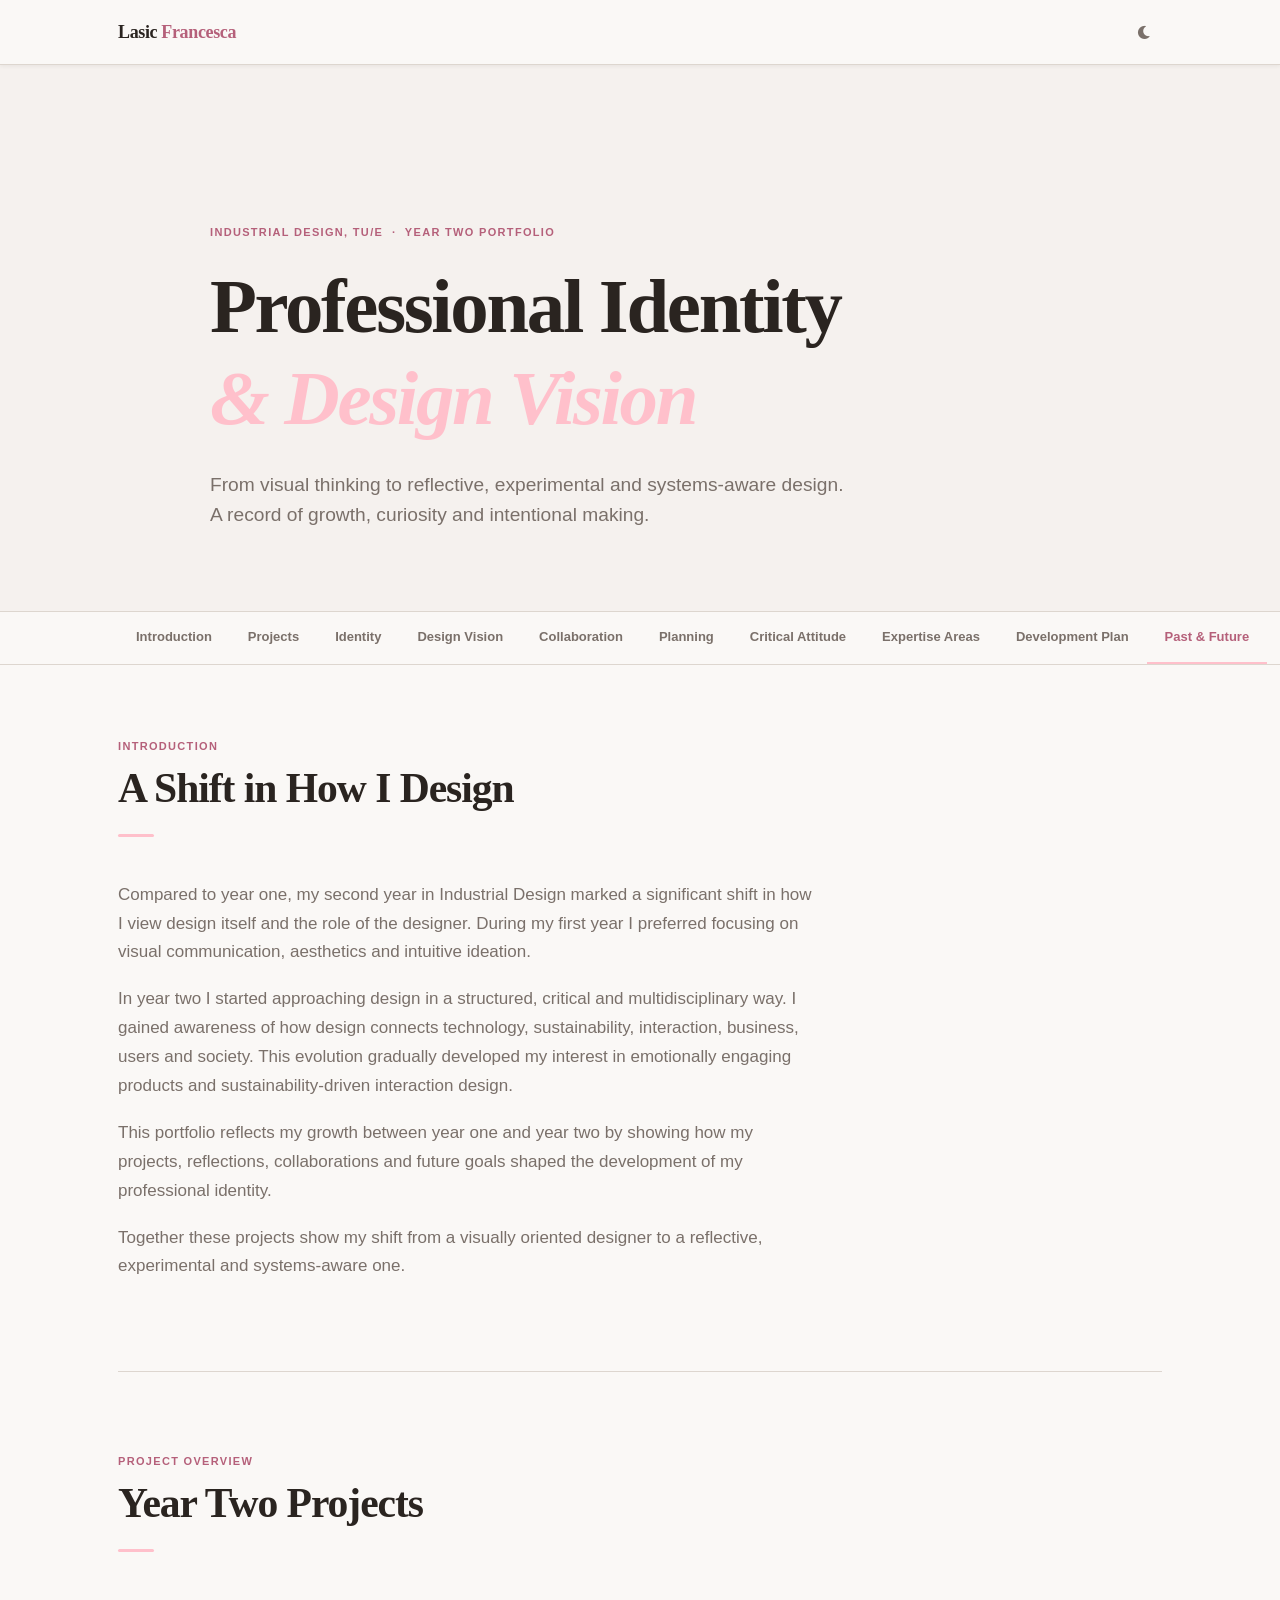
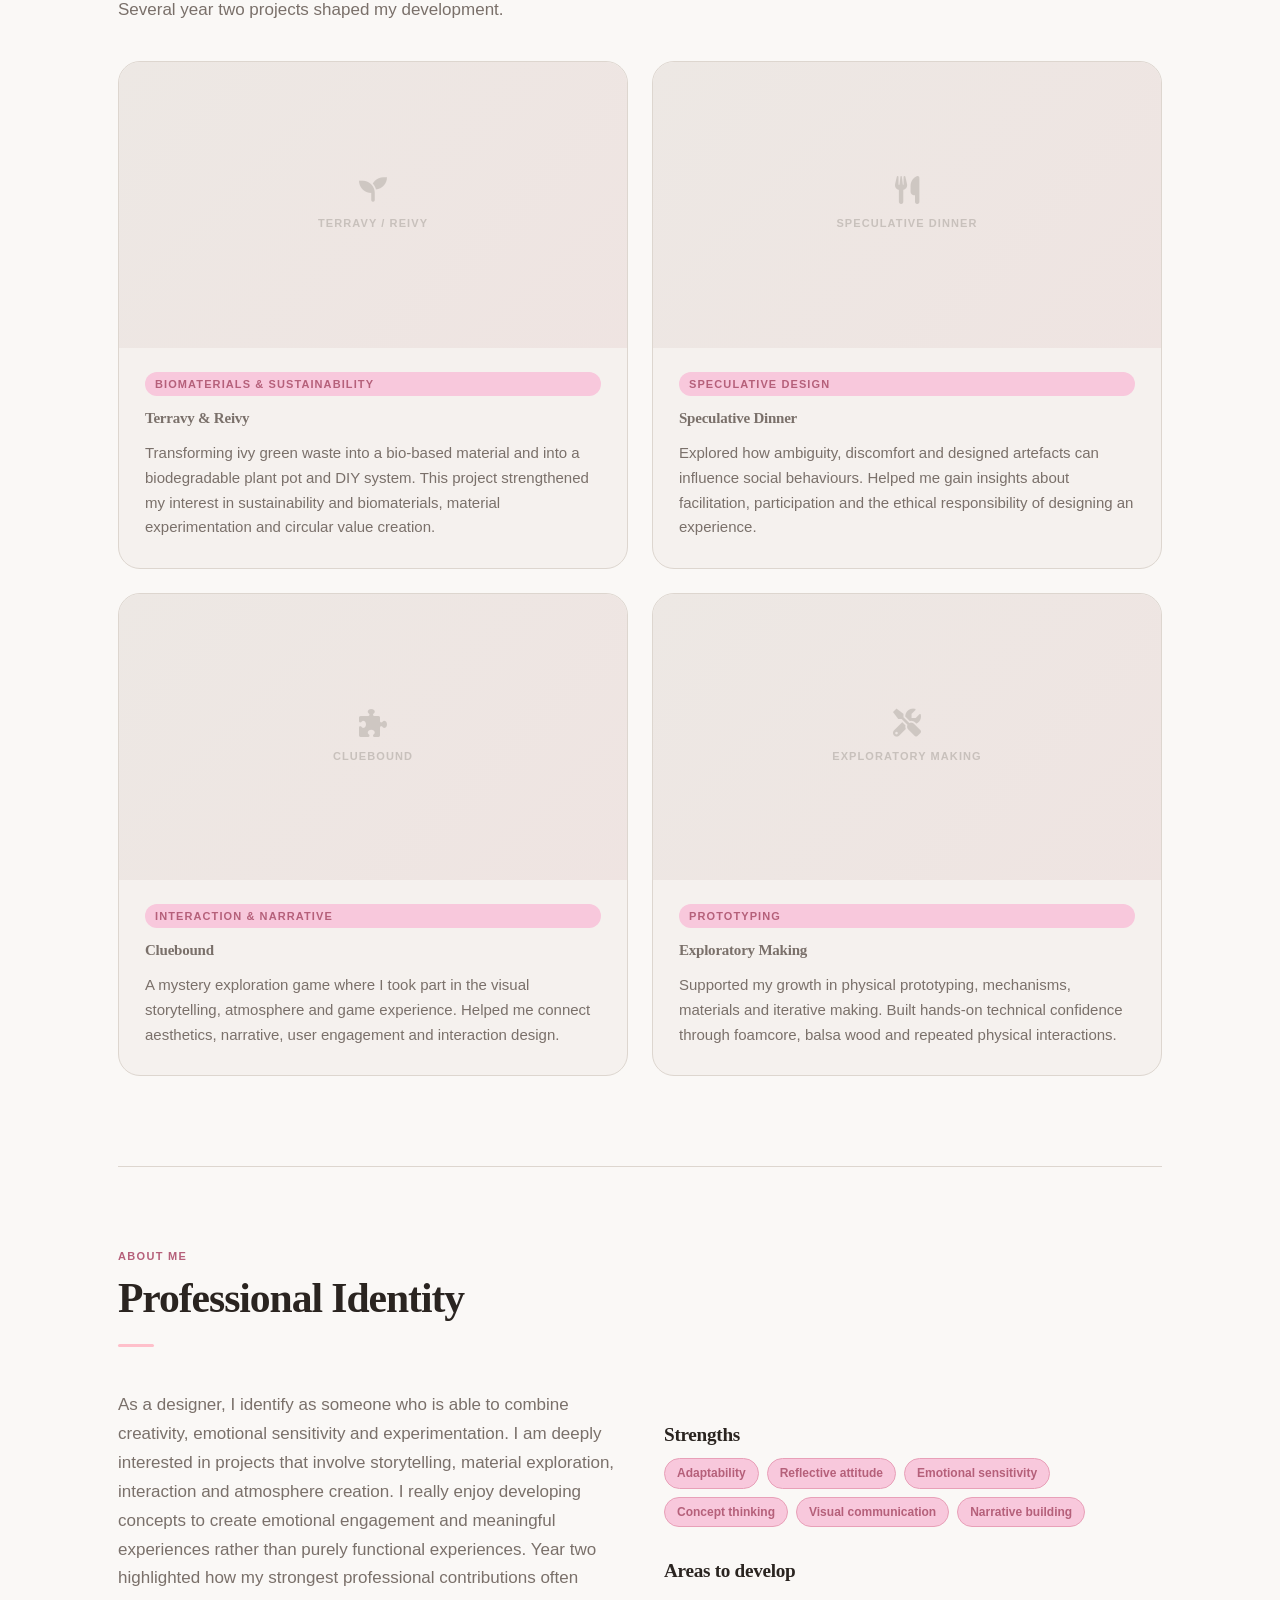
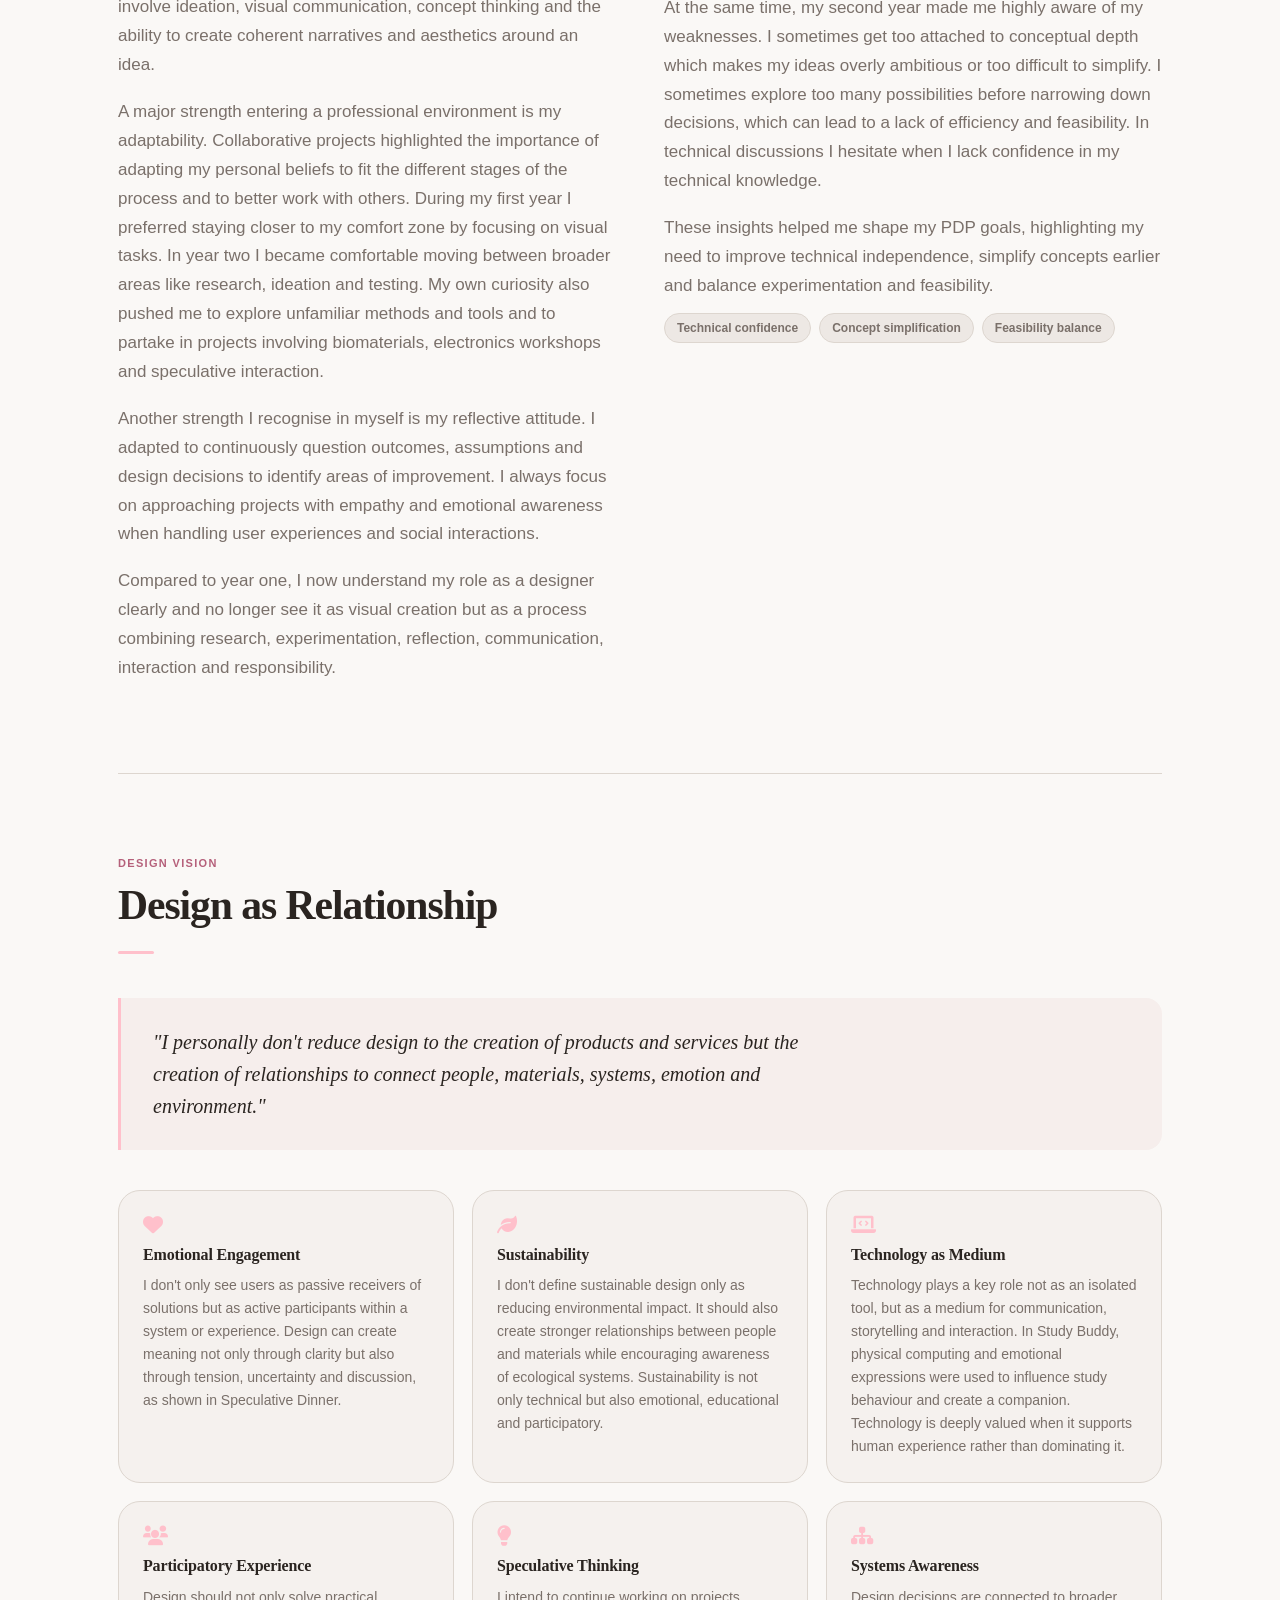
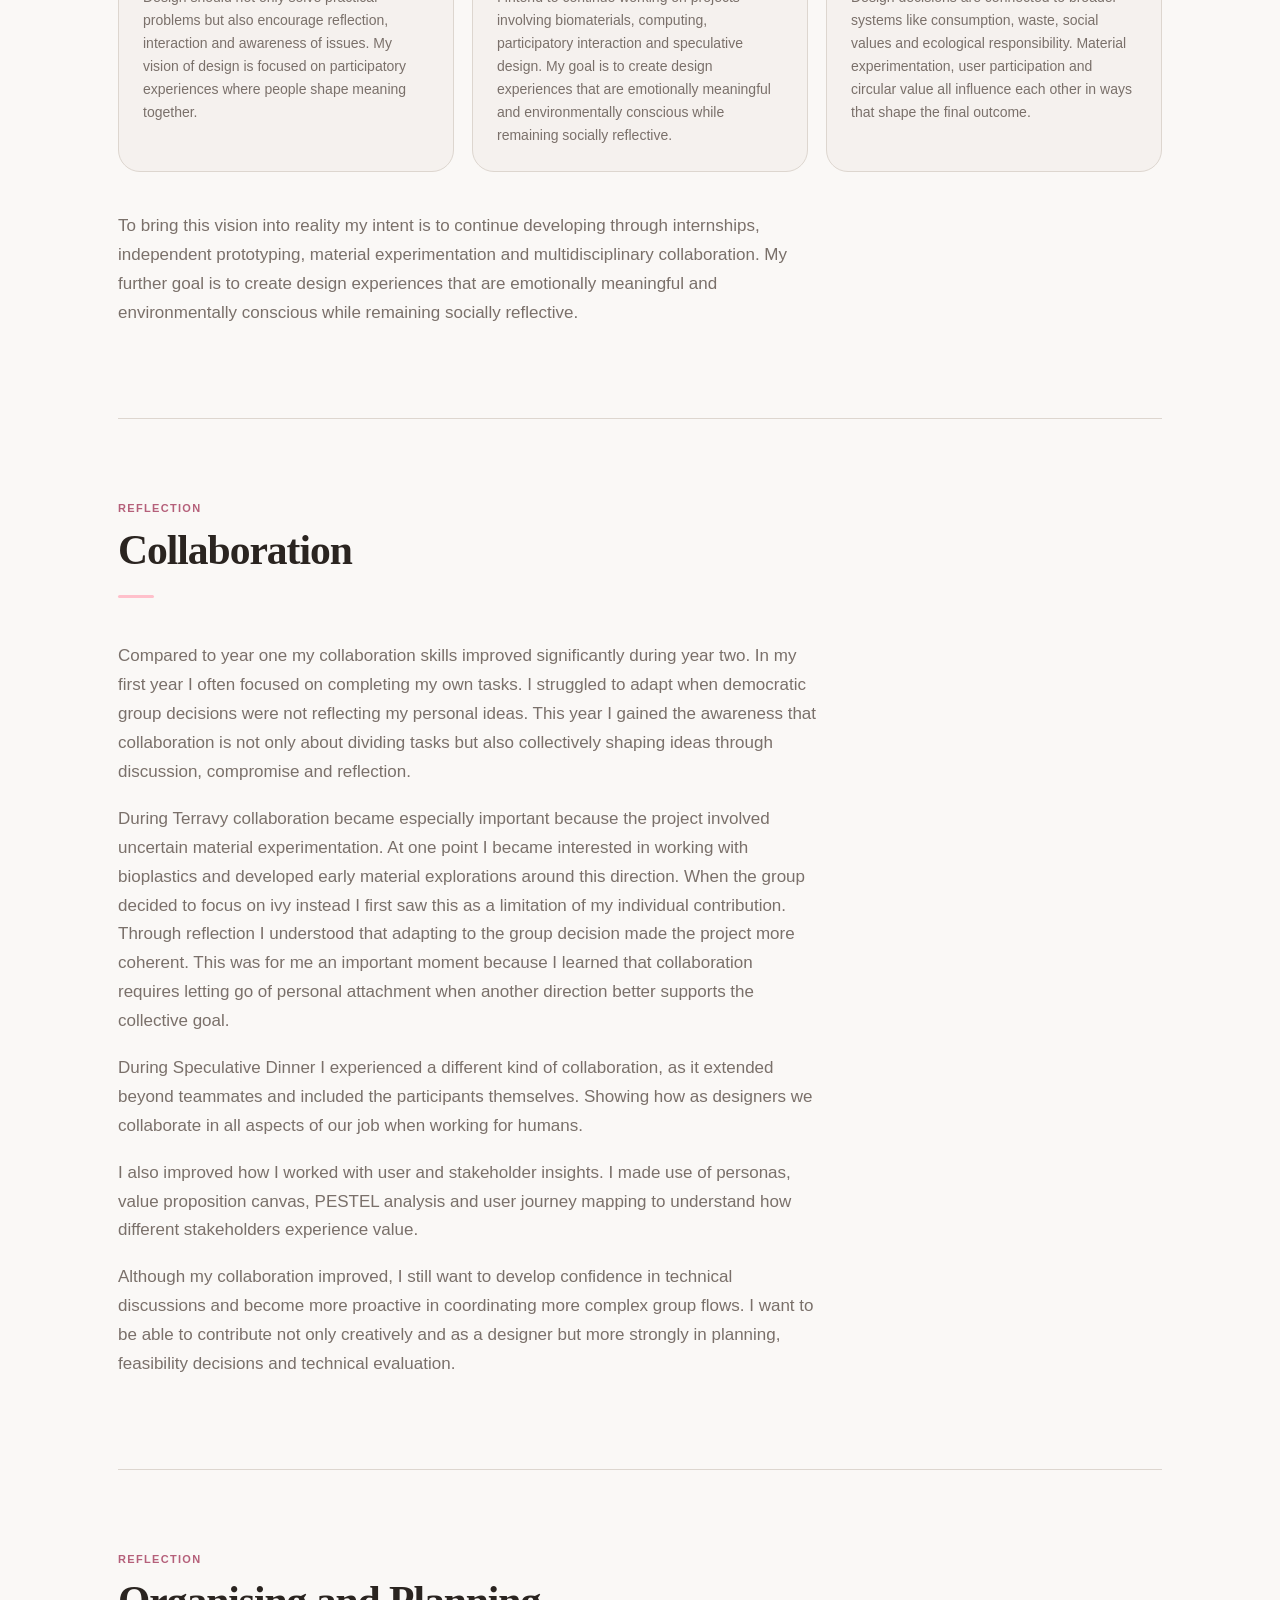
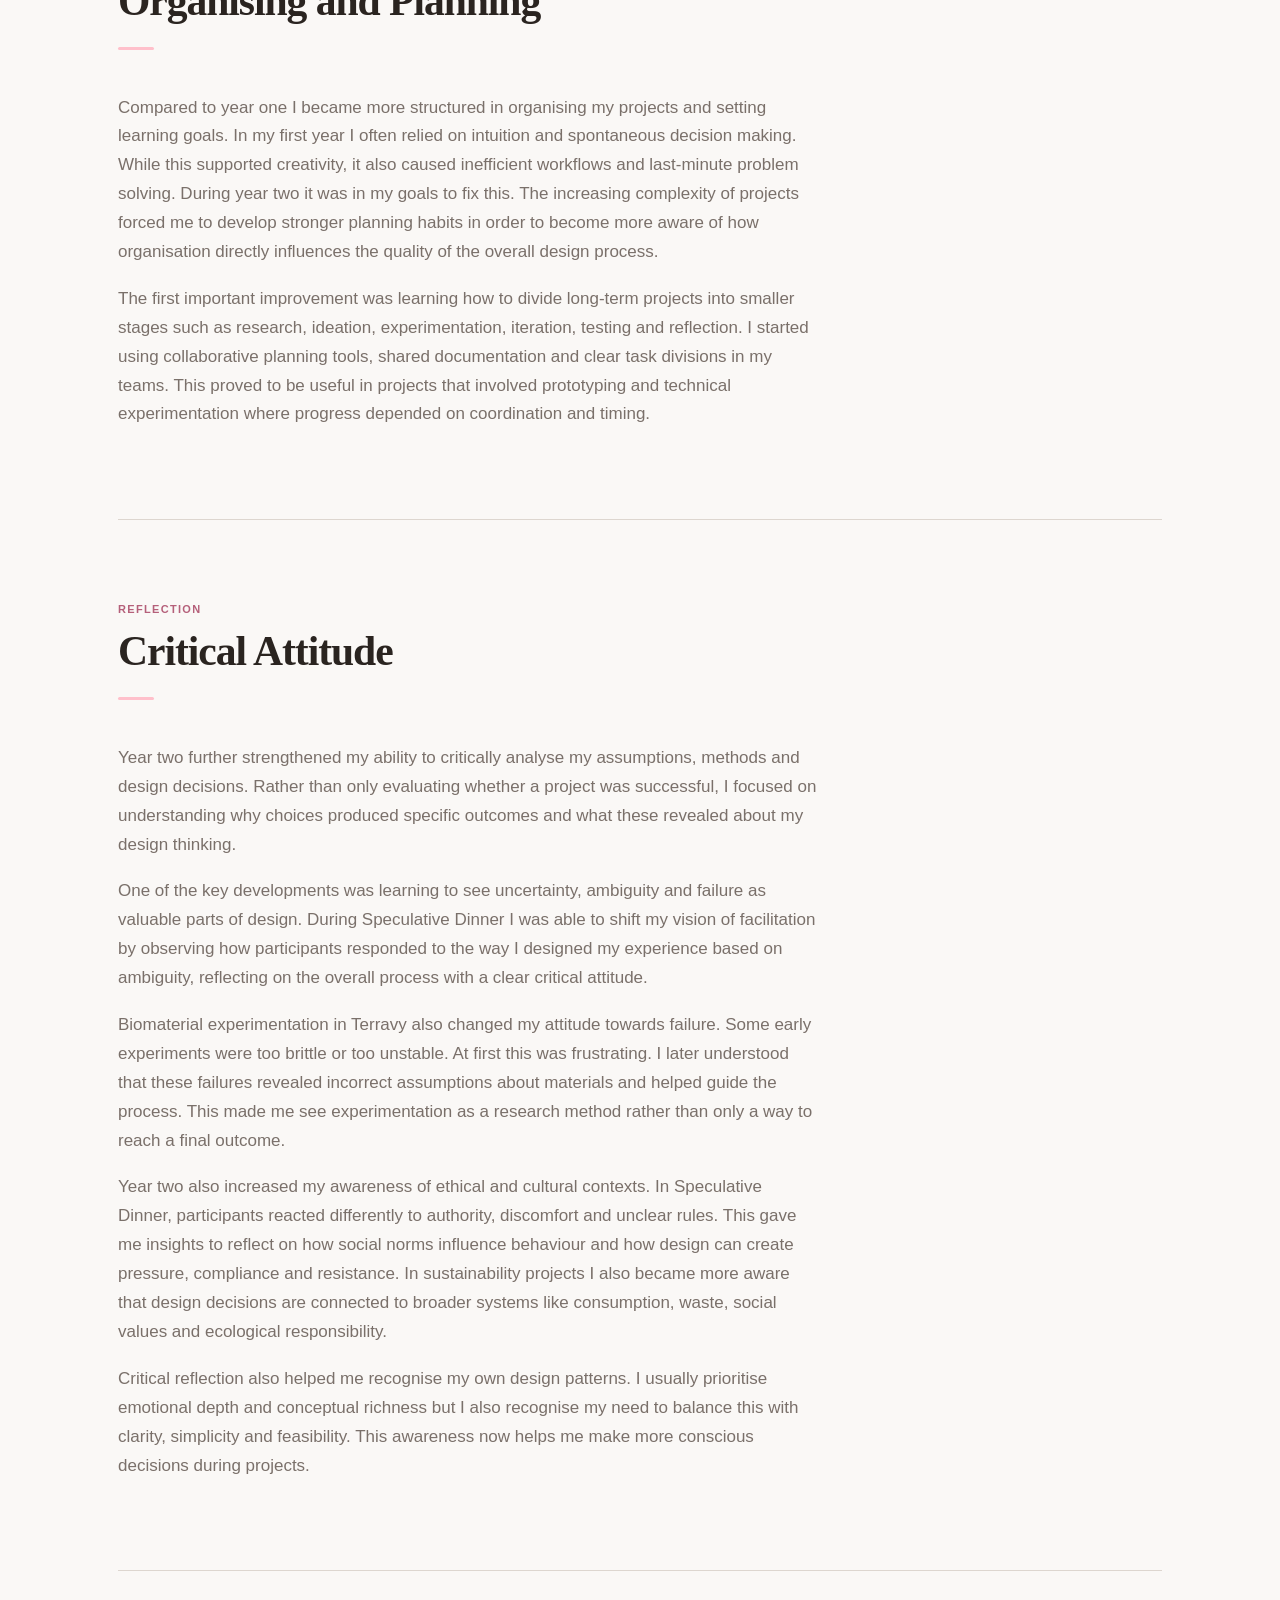
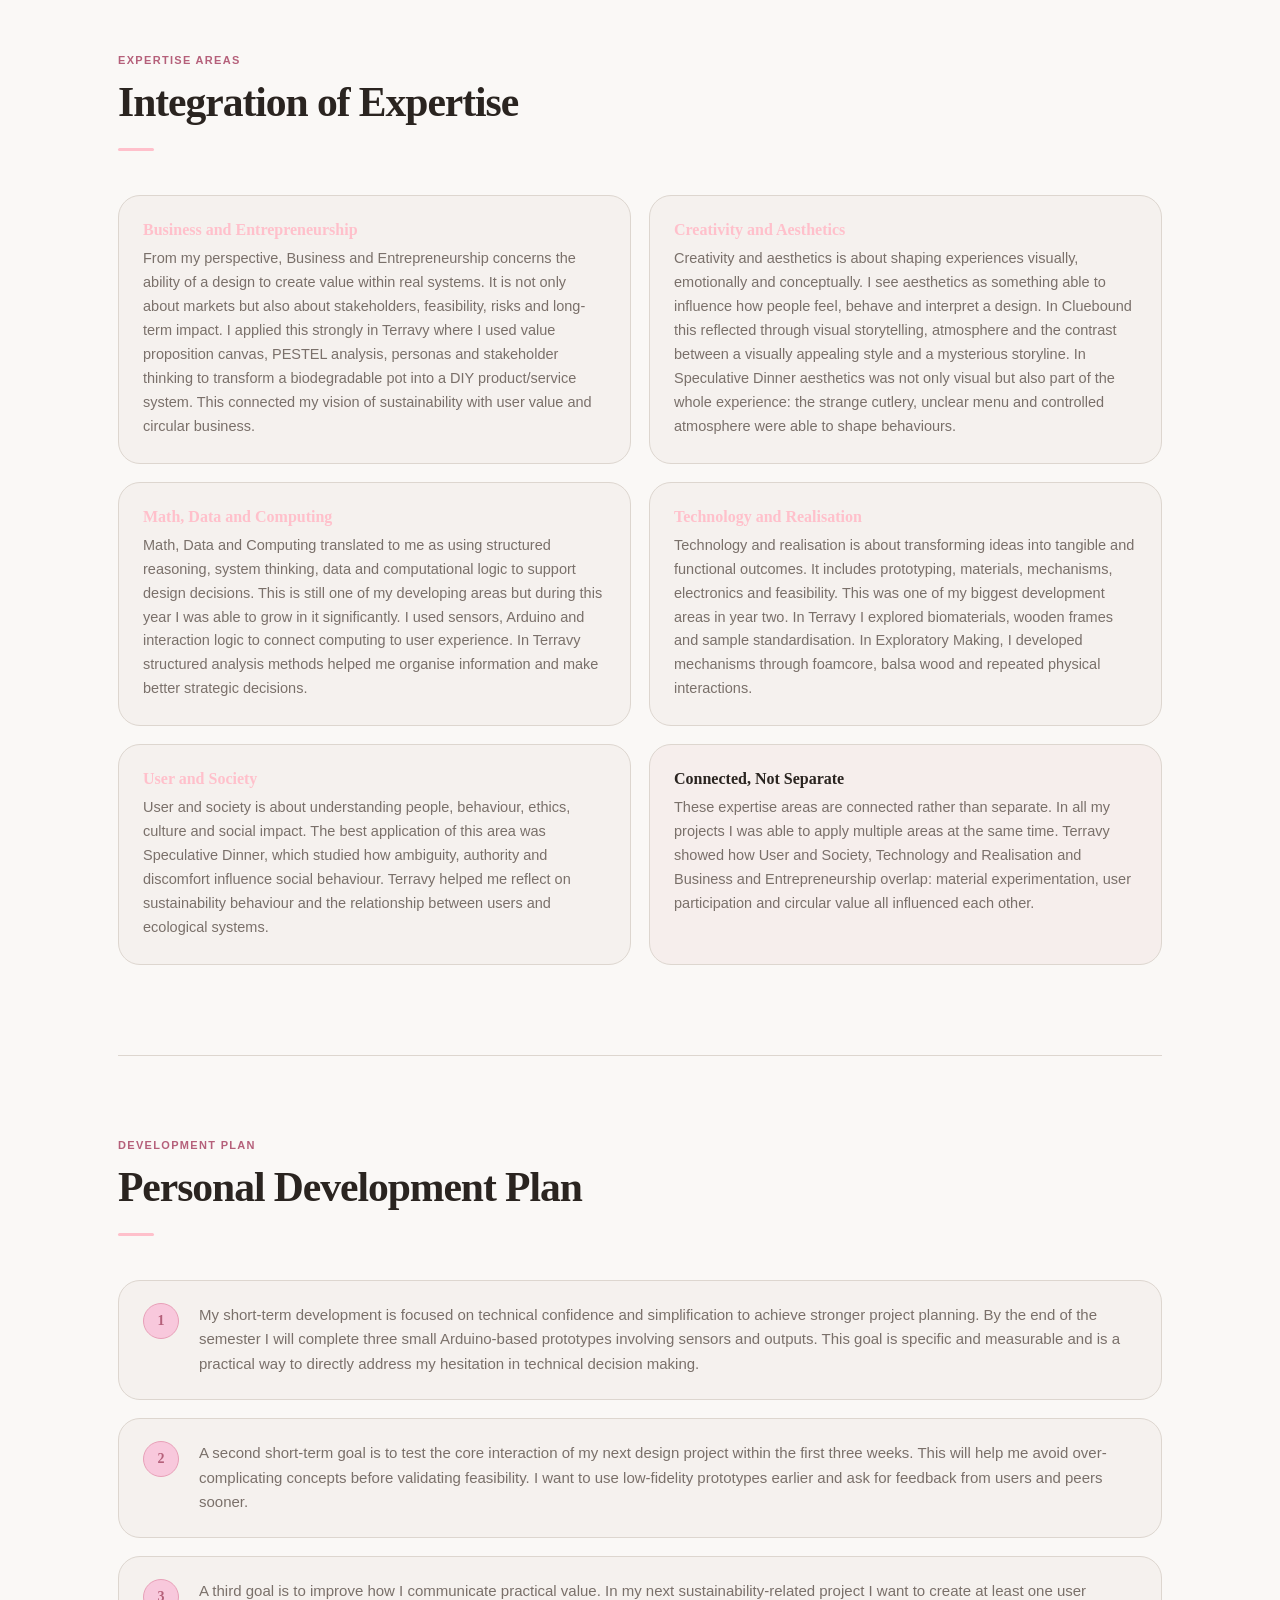
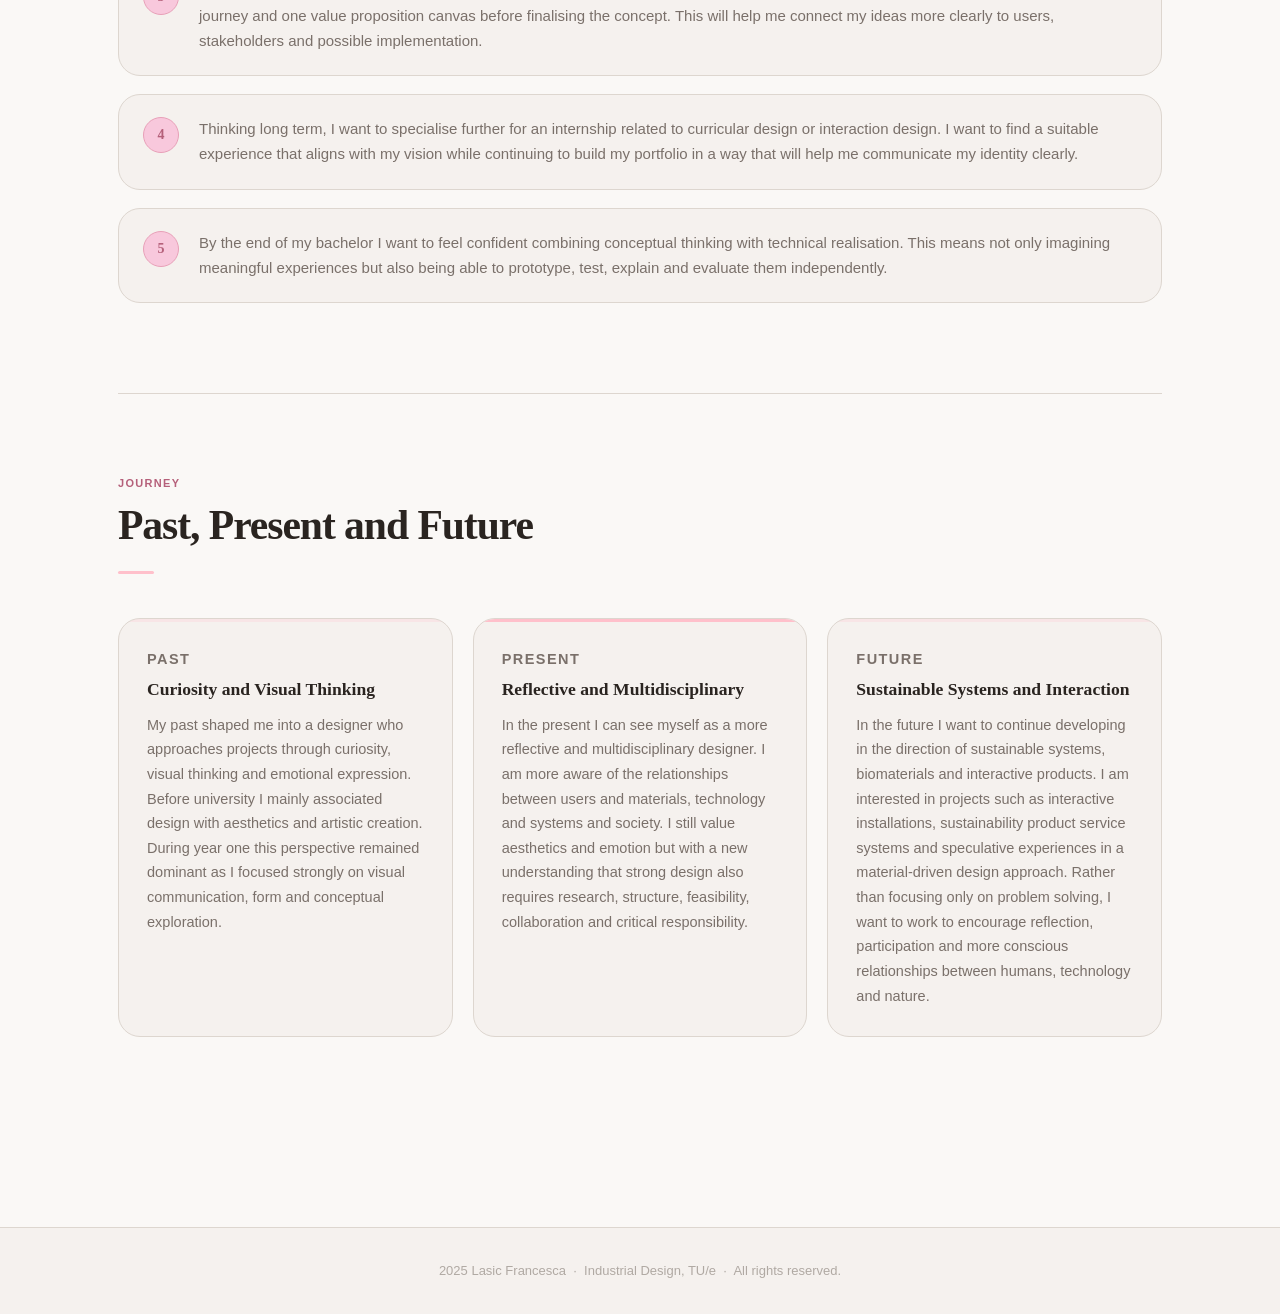
==== commit e6485158: "Update index.html" ====
--- a/index.html
+++ b/index.html
@@ -327,15 +327,6 @@
   <header>
     <div class="header-inner">
       <a href="https://francescalasic.github.io/home/" class="logo">Lasic <span>Francesca</span></a>
-      <nav aria-label="Primary">
-        <ul>
-          <li><a href="https://francescalasic.github.io/home/">Home</a></li>
-          <li><a href="#introduction" class="active">About</a></li>
-          <li><a href="https://francescalasic.github.io/home/#portfolio">Portfolio</a></li>
-          <li><a href="https://francescalasic.github.io/skills/">Skills</a></li>
-          <li><a href="https://francescalasic.github.io/development/">Development</a></li>
-        </ul>
-      </nav>
       <div class="header-right">
         <button class="theme-btn" data-theme-toggle aria-label="Toggle theme">
           <i class="fas fa-moon"></i>
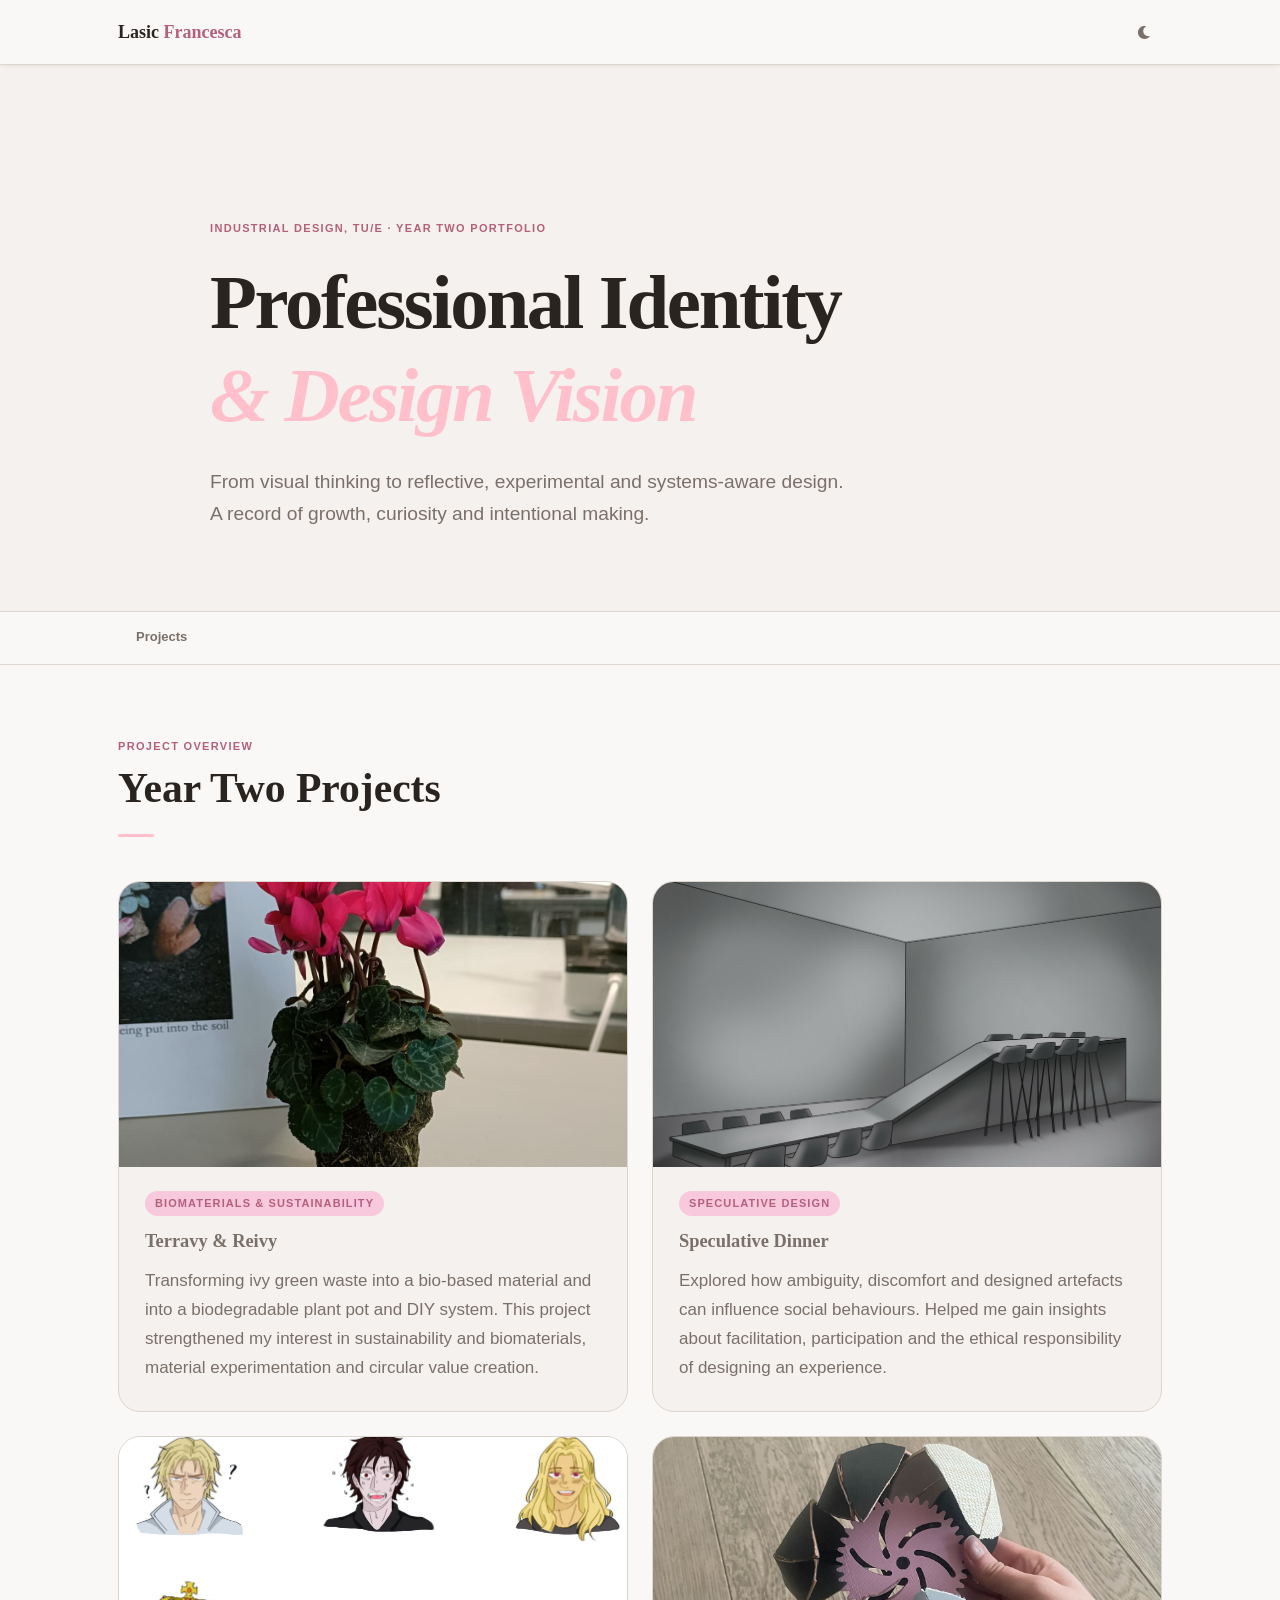
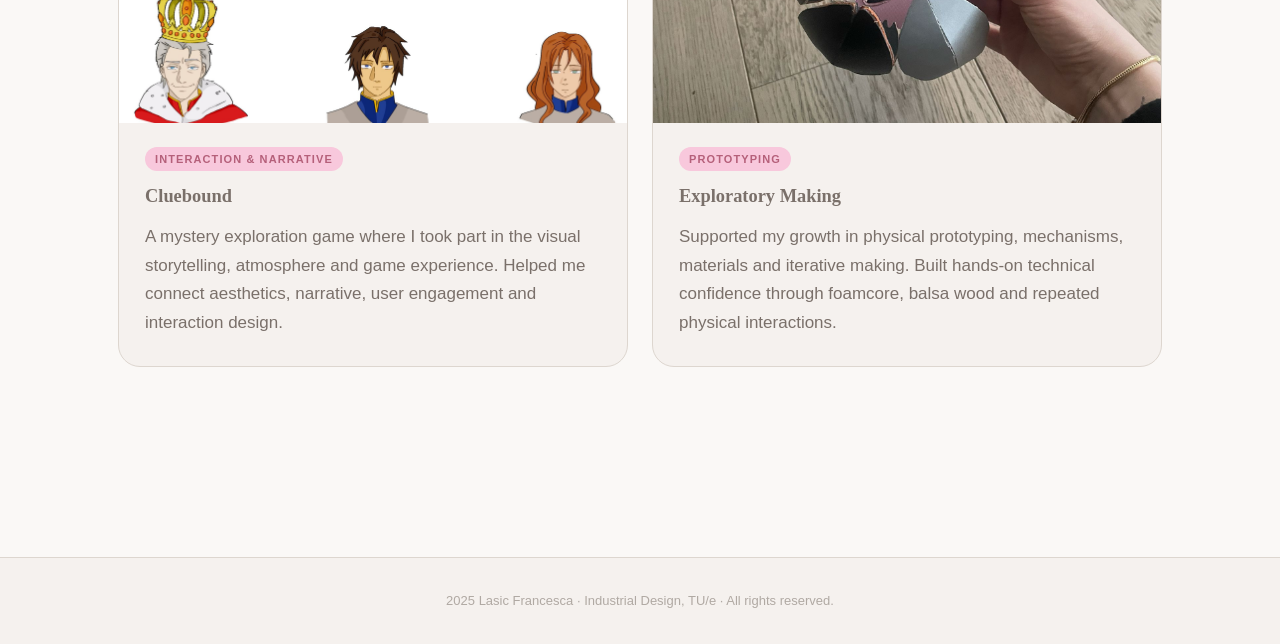
==== commit db74c19c: "Update index.html" ====
--- a/index.html
+++ b/index.html
@@ -8,733 +8,479 @@
   <link href="https://api.fontshare.com/v2/css?f[]=cabinet-grotesk@400,500,700,800&f[]=zodiak@400,500,700&display=swap" rel="stylesheet">
   <link rel="stylesheet" href="https://cdnjs.cloudflare.com/ajax/libs/font-awesome/6.0.0-beta3/css/all.min.css">
   <style>
-    /* ====== TOKENS ====== */
     :root {
-      --pink:        #ffc0cb;
-      --pink-text:   #b5607a;
-      --pink-hover:  #e8a0b4;
-      --pink-light:  #f8c8dc;
-      --bg:          #faf8f6;
-      --surface:     #f5f1ee;
-      --surface2:    #ede8e4;
-      --border:      #ddd6cf;
-      --text:        #2a2420;
-      --muted:       #7a706a;
-      --faint:       #b0a9a3;
-      --white:       #ffffff;
-      --font-d:      'Zodiak', Georgia, serif;
-      --font-b:      'Cabinet Grotesk', 'Helvetica Neue', sans-serif;
-      --r-sm: 6px; --r-md: 10px; --r-lg: 16px; --r-xl: 22px; --r-full: 9999px;
+      --pink: #ffc0cb;
+      --pink-text: #b5607a;
+      --pink-hover: #e8a0b4;
+      --pink-light: #f8c8dc;
+      --bg: #faf8f6;
+      --surface: #f5f1ee;
+      --surface2: #ede8e4;
+      --border: #ddd6cf;
+      --text: #2a2420;
+      --muted: #7a706a;
+      --faint: #b0a9a3;
+      --white: #ffffff;
+      --font-d: 'Zodiak', Georgia, serif;
+      --font-b: 'Cabinet Grotesk', 'Helvetica Neue', sans-serif;
+      --r-sm: 6px;
+      --r-md: 10px;
+      --r-lg: 16px;
+      --r-xl: 22px;
+      --r-full: 9999px;
       --shadow-sm: 0 1px 4px rgba(42,36,32,0.07);
       --shadow-md: 0 4px 18px rgba(42,36,32,0.10);
     }
+
     [data-theme="dark"] {
-      --pink:        #ffc0cb;
-      --pink-text:   #b5607a;
-      --pink-hover:  #e8a0b4;
-      --pink-light:  #4a2a38;
-      --bg:          #181412;
-      --surface:     #201c1a;
-      --surface2:    #2a2422;
-      --border:      #3a3330;
-      --text:        #d4cdc8;
-      --muted:       #8a807a;
-      --faint:       #524c48;
-      --white:       #201c1a;
+      --pink: #ffc0cb;
+      --pink-text: #b5607a;
+      --pink-hover: #e8a0b4;
+      --pink-light: #4a2a38;
+      --bg: #181412;
+      --surface: #201c1a;
+      --surface2: #2a2422;
+      --border: #3a3330;
+      --text: #d4cdc8;
+      --muted: #8a807a;
+      --faint: #524c48;
+      --white: #201c1a;
       --shadow-sm: 0 1px 4px rgba(0,0,0,0.3);
       --shadow-md: 0 4px 18px rgba(0,0,0,0.4);
     }
 
-    /* ====== RESET ====== */
-    *, *::before, *::after { box-sizing: border-box; margin: 0; padding: 0; }
-    html { scroll-behavior: smooth; scroll-padding-top: 72px; -webkit-font-smoothing: antialiased; }
-    body { font-family: var(--font-b); font-size: 17px; line-height: 1.7; color: var(--text); background: var(--bg); }
-    img { display: block; max-width: 100%; }
-    a { color: var(--pink); text-decoration: none; }
-    a:hover { color: var(--pink-hover); }
-    h1,h2,h3,h4,h5 { text-wrap: balance; line-height: 1.2; }
-    ul { list-style: none; }
-    :focus-visible { outline: 2px solid var(--pink); outline-offset: 3px; border-radius: 4px; }
-
-    /* ====== HEADER ====== */
+    *, *::before, *::after {
+      box-sizing: border-box;
+      margin: 0;
+      padding: 0;
+    }
+
+    html {
+      scroll-behavior: smooth;
+      scroll-padding-top: 72px;
+      -webkit-font-smoothing: antialiased;
+    }
+
+    body {
+      font-family: var(--font-b);
+      font-size: 17px;
+      line-height: 1.7;
+      color: var(--text);
+      background: var(--bg);
+    }
+
+    img {
+      display: block;
+      max-width: 100%;
+    }
+
+    .project-img img {
+      width: 100%;
+      height: 100%;
+      object-fit: cover;
+    }
+
+    a {
+      color: var(--pink);
+      text-decoration: none;
+    }
+
+    a:hover {
+      color: var(--pink-hover);
+    }
+
+    h1,h2,h3,h4,h5 {
+      text-wrap: balance;
+      line-height: 1.2;
+    }
+
+    ul {
+      list-style: none;
+    }
+
     header {
-      position: fixed; top: 0; left: 0; right: 0; z-index: 100;
+      position: fixed;
+      top: 0;
+      left: 0;
+      right: 0;
+      z-index: 100;
       background: var(--bg);
       border-bottom: 1px solid var(--border);
       box-shadow: var(--shadow-sm);
-      transition: background .2s, box-shadow .2s;
-    }
+    }
+
     .header-inner {
-      max-width: 1100px; margin: 0 auto;
+      max-width: 1100px;
+      margin: 0 auto;
       padding: 0 28px;
       height: 64px;
-      display: flex; align-items: center; justify-content: space-between; gap: 16px;
-    }
+      display: flex;
+      align-items: center;
+      justify-content: space-between;
+    }
+
     .logo {
-      font-family: var(--font-d); font-size: 18px; font-weight: 700;
-      color: var(--text); text-decoration: none; letter-spacing: -0.02em;
-    }
-    .logo span { color: var(--pink-text); }
-    nav ul { display: flex; gap: 28px; }
-    nav a {
-      font-size: 14px; font-weight: 500; color: var(--muted);
-      text-decoration: none; transition: color .15s;
-    }
-    nav a:hover, nav a.active { color: var(--pink-text); }
-    .header-right { display: flex; align-items: center; gap: 8px; }
+      font-family: var(--font-d);
+      font-size: 18px;
+      font-weight: 700;
+      color: var(--text);
+    }
+
+    .logo span {
+      color: var(--pink-text);
+    }
+
     .theme-btn {
-      width: 36px; height: 36px; border-radius: var(--r-full);
-      display: flex; align-items: center; justify-content: center;
-      background: none; border: none; cursor: pointer;
-      color: var(--muted); transition: color .15s, background .15s;
+      width: 36px;
+      height: 36px;
+      border-radius: 9999px;
+      border: none;
+      background: none;
+      cursor: pointer;
+      color: var(--muted);
       font-size: 15px;
     }
-    .theme-btn:hover { color: var(--text); background: var(--surface2); }
-
-    /* ====== HERO ====== */
+
     .hero {
       min-height: 68vh;
       padding: 120px 28px 80px;
       background: var(--surface);
       border-bottom: 1px solid var(--border);
-      display: flex; align-items: flex-end;
-    }
-    .hero-inner { max-width: 860px; margin: 0 auto; width: 100%; }
+      display: flex;
+      align-items: flex-end;
+    }
+
+    .hero-inner {
+      max-width: 860px;
+      margin: 0 auto;
+      width: 100%;
+    }
+
     .hero-tag {
-      display: inline-block; font-size: 11px; font-weight: 700;
-      text-transform: uppercase; letter-spacing: .12em;
-      color: var(--pink-text); margin-bottom: 20px;
-    }
+      display: inline-block;
+      font-size: 11px;
+      font-weight: 700;
+      text-transform: uppercase;
+      letter-spacing: .12em;
+      color: var(--pink-text);
+      margin-bottom: 20px;
+    }
+
     .hero h1 {
       font-family: var(--font-d);
       font-size: clamp(2.6rem, 6vw, 5.2rem);
-      font-weight: 700; letter-spacing: -.03em;
-      color: var(--text); margin-bottom: 24px;
-    }
-    .hero h1 em { font-style: italic; color: var(--pink); }
+      font-weight: 700;
+      letter-spacing: -.03em;
+      margin-bottom: 24px;
+    }
+
+    .hero h1 em {
+      font-style: italic;
+      color: var(--pink);
+    }
+
     .hero-sub {
       font-size: clamp(1rem, 1.8vw, 1.2rem);
-      color: var(--muted); max-width: 60ch; line-height: 1.6;
-    }
-
-    /* ====== STICKY NAV (SECTIONS) ====== */
+      color: var(--muted);
+      max-width: 60ch;
+    }
+
     .section-nav {
-      position: sticky; top: 64px; z-index: 90;
+      position: sticky;
+      top: 64px;
+      z-index: 90;
       background: var(--bg);
       border-bottom: 1px solid var(--border);
       overflow-x: auto;
     }
+
     .section-nav ul {
-      max-width: 1100px; margin: 0 auto; padding: 0 28px;
-      display: flex; gap: 0; white-space: nowrap;
-    }
+      max-width: 1100px;
+      margin: 0 auto;
+      padding: 0 28px;
+      display: flex;
+      white-space: nowrap;
+    }
+
     .section-nav a {
-      display: inline-block; padding: 14px 18px;
-      font-size: 13px; font-weight: 600; color: var(--muted);
-      text-decoration: none; border-bottom: 2px solid transparent;
-      transition: color .15s, border-color .15s;
-    }
-    .section-nav a:hover, .section-nav a.active {
-      color: var(--pink-text); border-bottom-color: var(--pink);
-    }
-
-    /* ====== PAGE ====== */
-    .page { max-width: 1100px; margin: 0 auto; padding: 72px 28px 100px; }
-
-    /* ====== SECTION HEADER ====== */
+      display: inline-block;
+      padding: 14px 18px;
+      font-size: 13px;
+      font-weight: 600;
+      color: var(--muted);
+      border-bottom: 2px solid transparent;
+    }
+
+    .section-nav a.active,
+    .section-nav a:hover {
+      color: var(--pink-text);
+      border-bottom-color: var(--pink);
+    }
+
+    .page {
+      max-width: 1100px;
+      margin: 0 auto;
+      padding: 72px 28px 100px;
+    }
+
+    .content-section {
+      margin-bottom: 90px;
+    }
+
     .sec-label {
-      font-size: 11px; font-weight: 700; text-transform: uppercase;
-      letter-spacing: .12em; color: var(--pink-text); margin-bottom: 8px;
-    }
+      font-size: 11px;
+      font-weight: 700;
+      text-transform: uppercase;
+      letter-spacing: .12em;
+      color: var(--pink-text);
+      margin-bottom: 8px;
+    }
+
     .sec-title {
       font-family: var(--font-d);
       font-size: clamp(1.7rem, 3.5vw, 2.6rem);
-      font-weight: 700; letter-spacing: -.025em; color: var(--text);
       margin-bottom: 20px;
     }
+
     .sec-bar {
-      width: 36px; height: 3px; background: var(--pink);
-      border-radius: var(--r-full); margin-bottom: 44px;
-    }
-
-    /* ====== CONTENT SECTION WRAPPER ====== */
-    .content-section { margin-bottom: 90px; scroll-margin-top: 130px; }
-
-    /* ====== PROSE ====== */
-    .prose p { margin-bottom: 18px; color: var(--muted); max-width: 74ch; }
-    .prose p:last-child { margin-bottom: 0; }
-    .prose h3 {
-      font-family: var(--font-d); font-size: 1.2rem; font-weight: 700;
-      color: var(--text); margin: 32px 0 12px; letter-spacing: -.015em;
-    }
-    .prose ul {
-      margin: 0 0 18px 0; list-style: disc; padding-left: 20px;
-    }
-    .prose ul li { color: var(--muted); margin-bottom: 8px; max-width: 70ch; }
-
-    /* ====== TWO COL LAYOUT ====== */
-    .two-col { display: grid; grid-template-columns: 1fr; gap: 48px; }
-    @media (min-width: 760px) { .two-col { grid-template-columns: 1fr 1fr; } }
-    .two-col-wide { display: grid; grid-template-columns: 1fr; gap: 48px; }
-    @media (min-width: 760px) { .two-col-wide { grid-template-columns: 1.4fr 1fr; } }
-
-    /* ====== PROJECT CARDS ====== */
-    .project-grid { display: grid; gap: 24px; grid-template-columns: 1fr; }
-    @media (min-width: 600px) { .project-grid { grid-template-columns: 1fr 1fr; } }
-    @media (min-width: 900px) { .project-grid { grid-template-columns: 1fr 1fr; } }
+      width: 36px;
+      height: 3px;
+      background: var(--pink);
+      border-radius: 9999px;
+      margin-bottom: 44px;
+    }
+
+    .project-grid {
+      display: grid;
+      gap: 24px;
+      grid-template-columns: 1fr;
+    }
+
+    @media (min-width: 600px) {
+      .project-grid {
+        grid-template-columns: 1fr 1fr;
+      }
+    }
 
     .project-card {
-      background: var(--surface); border: 1px solid var(--border);
-      border-radius: var(--r-xl); overflow: hidden;
-      display: flex; flex-direction: column;
-      transition: box-shadow .2s, border-color .2s;
-    }
+      background: var(--surface);
+      border: 1px solid var(--border);
+      border-radius: var(--r-xl);
+      overflow: hidden;
+      display: flex;
+      flex-direction: column;
+      transition: .2s;
+    }
+
     .project-card:hover {
       box-shadow: var(--shadow-md);
-      border-color: color-mix(in srgb, var(--pink) 35%, var(--border));
-    }
+    }
+
     .project-img {
-      width: 100%; aspect-ratio: 16/9; object-fit: cover;
+      width: 100%;
+      aspect-ratio: 16/9;
+      overflow: hidden;
       background: var(--surface2);
-      display: flex; align-items: center; justify-content: center;
-      position: relative; overflow: hidden;
-    }
-    .project-img-placeholder {
-      width: 100%; aspect-ratio: 16/9;
-      background: linear-gradient(135deg, var(--surface2) 0%, color-mix(in srgb, var(--pink) 10%, var(--surface2)) 100%);
-      display: flex; flex-direction: column; align-items: center; justify-content: center;
-      gap: 10px; color: var(--faint);
-    }
-    .project-img-placeholder i { font-size: 28px; opacity: .5; }
-    .project-img-placeholder span { font-size: 11px; font-weight: 600; text-transform: uppercase; letter-spacing: .1em; opacity: .6; }
-    .project-body { padding: 24px 26px 28px; flex: 1; display: flex; flex-direction: column; gap: 10px; }
+    }
+
+    .project-body {
+      padding: 24px 26px 28px;
+      display: flex;
+      flex-direction: column;
+      gap: 10px;
+    }
+
+    .project-tag {
+      display: inline-block;
+      font-size: 11px;
+      font-weight: 700;
+      text-transform: uppercase;
+      letter-spacing: .1em;
+      color: #b5607a;
+      background: var(--pink-light);
+      padding: 3px 10px;
+      border-radius: 9999px;
+      width: fit-content;
+    }
+
     .project-name {
-      font-family: var(--font-d); font-size: 1.15rem; font-weight: 700;
-      color: var(--text); letter-spacing: -.015em;
-    }
-    .project-tag {
-      display: inline-block; font-size: 11px; font-weight: 700;
-      text-transform: uppercase; letter-spacing: .1em;
-      color: #b5607a; background: var(--pink-light);
-      padding: 3px 10px; border-radius: var(--r-full);
-    }
-    .project-body p { font-size: 15px; color: var(--muted); line-height: 1.65; margin: 0; }
-
-    /* ====== TAGS ====== */
-    .tag-list { display: flex; flex-wrap: wrap; gap: 8px; margin-top: 12px; }
-    .tag {
-      display: inline-block; font-size: 12px; font-weight: 600;
-      padding: 4px 12px; border-radius: var(--r-full);
-    }
-    .tag-s { background: var(--pink-light); color: #b5607a; border: 1px solid #e8a0b8; }
-    .tag-w { background: var(--surface2); color: var(--muted); border: 1px solid var(--border); }
-
-    /* ====== QUOTE BLOCK ====== */
-    .quote-block {
-      margin: 40px 0;
-      padding: 28px 32px;
-      background: color-mix(in srgb, var(--pink) 7%, var(--surface));
-      border-left: 3px solid var(--pink);
-      border-radius: 0 var(--r-lg) var(--r-lg) 0;
-    }
-    .quote-block blockquote {
-      font-family: var(--font-d); font-style: italic;
-      font-size: clamp(1.05rem, 1.8vw, 1.25rem);
-      color: var(--text); line-height: 1.6; max-width: 68ch;
-    }
-
-    /* ====== PILLAR GRID ====== */
-    .pillar-grid { display: grid; gap: 18px; grid-template-columns: 1fr; margin-bottom: 40px; }
-    @media (min-width: 600px) { .pillar-grid { grid-template-columns: 1fr 1fr; } }
-    @media (min-width: 900px) { .pillar-grid { grid-template-columns: 1fr 1fr 1fr; } }
-    .pillar {
-      padding: 24px; background: var(--surface); border: 1px solid var(--border);
-      border-radius: var(--r-xl); display: flex; flex-direction: column; gap: 10px;
-      transition: box-shadow .2s;
-    }
-    .pillar:hover { box-shadow: var(--shadow-md); }
-    .pillar i { font-size: 20px; color: var(--pink); }
-    .pillar h4 { font-family: var(--font-d); font-size: 1rem; font-weight: 700; color: var(--text); letter-spacing: -.01em; }
-    .pillar p { font-size: 14px; color: var(--muted); line-height: 1.65; margin: 0; }
-
-    /* ====== TIMELINE ====== */
-    .timeline { display: grid; gap: 20px; grid-template-columns: 1fr; }
-    @media (min-width: 700px) { .timeline { grid-template-columns: 1fr 1fr 1fr; } }
-    .t-card {
-      padding: 28px; background: var(--surface); border: 1px solid var(--border);
-      border-radius: var(--r-xl); position: relative; overflow: hidden;
-    }
-    .t-card::before {
-      content: ""; position: absolute; top: 0; left: 0; right: 0; height: 3px;
-      background: var(--pink); opacity: .25;
-    }
-    .t-card.now::before { opacity: 1; }
-    .t-period { font-size: 11px; font-weight: 700; text-transform: uppercase; letter-spacing: .1em; color: var(--pink-text); margin-bottom: 8px; }
-    .t-card h3 { font-family: var(--font-d); font-size: 1.1rem; font-weight: 700; color: var(--text); margin-bottom: 12px; }
-    .t-card p { font-size: 14.5px; color: var(--muted); line-height: 1.7; }
-
-    /* ====== EXPERTISE GRID ====== */
-    .expertise-grid { display: grid; gap: 18px; grid-template-columns: 1fr; }
-    @media (min-width: 700px) { .expertise-grid { grid-template-columns: 1fr 1fr; } }
-    .exp-card {
-      padding: 24px; background: var(--surface); border: 1px solid var(--border);
-      border-radius: var(--r-xl); display: flex; flex-direction: column; gap: 8px;
-    }
-    .exp-card h4 { font-family: var(--font-d); font-size: 1rem; font-weight: 700; color: var(--pink); }
-    .exp-card p { font-size: 14.5px; color: var(--muted); line-height: 1.65; margin: 0; }
-
-    /* ====== PDP LIST ====== */
-    .pdp-list { display: flex; flex-direction: column; gap: 18px; }
-    .pdp-item {
-      display: flex; gap: 20px; align-items: flex-start;
-      padding: 22px 24px; background: var(--surface);
-      border: 1px solid var(--border); border-radius: var(--r-xl);
-    }
-    .pdp-num {
-      flex-shrink: 0; width: 36px; height: 36px; border-radius: var(--r-full);
-      background: #f8c8dc; color: #b5607a; border: 1.5px solid #e8a0b8;
-      display: flex; align-items: center; justify-content: center;
-      font-size: 14px; font-weight: 800; font-family: var(--font-d);
-    }
-    .pdp-item p { font-size: 15px; color: var(--muted); line-height: 1.65; margin: 0; }
-
-    /* ====== DIVIDER ====== */
-    .section-sep { border: none; border-top: 1px solid var(--border); margin: 80px 0; }
-
-    /* ====== FOOTER ====== */
+      font-family: var(--font-d);
+      font-size: 1.15rem;
+      font-weight: 700;
+    }
+
+    .project-body p {
+      color: var(--muted);
+    }
+
+    .section-sep {
+      border: none;
+      border-top: 1px solid var(--border);
+      margin: 80px 0;
+    }
+
     footer {
-      background: var(--surface); border-top: 1px solid var(--border);
-      text-align: center; padding: 32px 28px;
-      font-size: 13px; color: var(--faint);
-    }
-
-    /* ====== REVEAL ====== */
-    .reveal { opacity: 0; transform: translateY(22px); transition: opacity .55s cubic-bezier(.16,1,.3,1), transform .55s cubic-bezier(.16,1,.3,1); }
-    .reveal.visible { opacity: 1; transform: translateY(0); }
-
-    /* ====== RESPONSIVE ====== */
-    @media (max-width: 640px) {
-      nav { display: none; }
-      .hero { padding: 110px 20px 60px; }
-      .page { padding: 60px 20px 80px; }
-      .header-inner { padding: 0 20px; }
+      background: var(--surface);
+      border-top: 1px solid var(--border);
+      text-align: center;
+      padding: 32px 28px;
+      font-size: 13px;
+      color: var(--faint);
     }
   </style>
 </head>
 <body>
 
-  <!-- HEADER -->
-  <header>
-    <div class="header-inner">
-      <a href="https://francescalasic.github.io/home/" class="logo">Lasic <span>Francesca</span></a>
-      <div class="header-right">
-        <button class="theme-btn" data-theme-toggle aria-label="Toggle theme">
-          <i class="fas fa-moon"></i>
-        </button>
+<header>
+  <div class="header-inner">
+    <a href="https://francescalasic.github.io/home/" class="logo">Lasic <span>Francesca</span></a>
+
+    <button class="theme-btn" data-theme-toggle aria-label="Toggle theme">
+      <i class="fas fa-moon"></i>
+    </button>
+  </div>
+</header>
+
+<section class="hero">
+  <div class="hero-inner">
+    <p class="hero-tag">Industrial Design, TU/e · Year Two Portfolio</p>
+
+    <h1>
+      Professional Identity<br>
+      <em>&amp; Design Vision</em>
+    </h1>
+
+    <p class="hero-sub">
+      From visual thinking to reflective, experimental and systems-aware design.
+      A record of growth, curiosity and intentional making.
+    </p>
+  </div>
+</section>
+
+<nav class="section-nav">
+  <ul>
+    <li><a href="#projects">Projects</a></li>
+  </ul>
+</nav>
+
+<main class="page">
+
+  <section id="projects" class="content-section">
+    <p class="sec-label">Project Overview</p>
+
+    <h2 class="sec-title">Year Two Projects</h2>
+
+    <div class="sec-bar"></div>
+
+    <div class="project-grid">
+
+      <!-- Terravy -->
+      <div class="project-card">
+        <div class="project-img">
+          <img src="terravy.jpeg" alt="Terravy and Reivy project">
+        </div>
+
+        <div class="project-body">
+          <span class="project-tag">Biomaterials &amp; Sustainability</span>
+
+          <p class="project-name">Terravy &amp; Reivy</p>
+
+          <p>
+            Transforming ivy green waste into a bio-based material and into a biodegradable plant pot and DIY system.
+            This project strengthened my interest in sustainability and biomaterials, material experimentation and circular value creation.
+          </p>
+        </div>
       </div>
-    </div>
-  </header>
-
-  <!-- HERO -->
-  <section class="hero">
-    <div class="hero-inner">
-      <p class="hero-tag">Industrial Design, TU/e &nbsp;·&nbsp; Year Two Portfolio</p>
-      <h1>Professional Identity<br><em>&amp; Design Vision</em></h1>
-      <p class="hero-sub">From visual thinking to reflective, experimental and systems-aware design. A record of growth, curiosity and intentional making.</p>
+
+      <!-- Speculative Dinner -->
+      <div class="project-card">
+        <div class="project-img">
+          <img src="speculative_dinner.jpeg" alt="Speculative Dinner project">
+        </div>
+
+        <div class="project-body">
+          <span class="project-tag">Speculative Design</span>
+
+          <p class="project-name">Speculative Dinner</p>
+
+          <p>
+            Explored how ambiguity, discomfort and designed artefacts can influence social behaviours.
+            Helped me gain insights about facilitation, participation and the ethical responsibility of designing an experience.
+          </p>
+        </div>
+      </div>
+
+      <!-- Cluebound -->
+      <div class="project-card">
+        <div class="project-img">
+          <img src="cluebound.jpeg" alt="Cluebound project">
+        </div>
+
+        <div class="project-body">
+          <span class="project-tag">Interaction &amp; Narrative</span>
+
+          <p class="project-name">Cluebound</p>
+
+          <p>
+            A mystery exploration game where I took part in the visual storytelling, atmosphere and game experience.
+            Helped me connect aesthetics, narrative, user engagement and interaction design.
+          </p>
+        </div>
+      </div>
+
+      <!-- Exploratory Making -->
+      <div class="project-card">
+        <div class="project-img">
+          <img src="exploratory_making.jpeg" alt="Exploratory Making project">
+        </div>
+
+        <div class="project-body">
+          <span class="project-tag">Prototyping</span>
+
+          <p class="project-name">Exploratory Making</p>
+
+          <p>
+            Supported my growth in physical prototyping, mechanisms, materials and iterative making.
+            Built hands-on technical confidence through foamcore, balsa wood and repeated physical interactions.
+          </p>
+        </div>
+      </div>
+
     </div>
   </section>
 
-  <!-- STICKY SECTION NAV -->
-  <nav class="section-nav" aria-label="Page sections">
-    <ul>
-      <li><a href="#introduction">Introduction</a></li>
-      <li><a href="#projects">Projects</a></li>
-      <li><a href="#identity">Identity</a></li>
-      <li><a href="#vision">Design Vision</a></li>
-      <li><a href="#collaboration">Collaboration</a></li>
-      <li><a href="#planning">Planning</a></li>
-      <li><a href="#critical">Critical Attitude</a></li>
-      <li><a href="#expertise">Expertise Areas</a></li>
-      <li><a href="#pdp">Development Plan</a></li>
-      <li><a href="#timeline">Past &amp; Future</a></li>
-    </ul>
-  </nav>
-
-  <!-- MAIN -->
-  <main class="page">
-
-    <!-- INTRODUCTION -->
-    <section id="introduction" class="content-section">
-      <p class="sec-label">Introduction</p>
-      <h2 class="sec-title">A Shift in How I Design</h2>
-      <div class="sec-bar"></div>
-      <div class="prose reveal">
-        <p>Compared to year one, my second year in Industrial Design marked a significant shift in how I view design itself and the role of the designer. During my first year I preferred focusing on visual communication, aesthetics and intuitive ideation.</p>
-        <p>In year two I started approaching design in a structured, critical and multidisciplinary way. I gained awareness of how design connects technology, sustainability, interaction, business, users and society. This evolution gradually developed my interest in emotionally engaging products and sustainability-driven interaction design.</p>
-        <p>This portfolio reflects my growth between year one and year two by showing how my projects, reflections, collaborations and future goals shaped the development of my professional identity.</p>
-        <p>Together these projects show my shift from a visually oriented designer to a reflective, experimental and systems-aware one.</p>
-      </div>
-    </section>
-
-    <hr class="section-sep">
-
-    <!-- PROJECT OVERVIEW -->
-    <section id="projects" class="content-section">
-      <p class="sec-label">Project Overview</p>
-      <h2 class="sec-title">Year Two Projects</h2>
-      <div class="sec-bar"></div>
-      <p class="prose reveal" style="margin-bottom: 36px; color: var(--muted);">Several year two projects shaped my development.</p>
-
-      <div class="project-grid reveal">
-
-        <!-- Terravy / Reivy -->
-        <div class="project-card">
-          <div class="project-img-placeholder" data-project="terravy">
-            <!-- swap this tag with <img src="your-image.jpg" alt="Terravy prototype"> when ready -->
-            <i class="fas fa-seedling"></i>
-            <span>Terravy / Reivy</span>
-          </div>
-          <div class="project-body">
-            <span class="project-tag">Biomaterials &amp; Sustainability</span>
-            <p class="project-name">Terravy &amp; Reivy</p>
-            <p>Transforming ivy green waste into a bio-based material and into a biodegradable plant pot and DIY system. This project strengthened my interest in sustainability and biomaterials, material experimentation and circular value creation.</p>
-          </div>
-        </div>
-
-        <!-- Speculative Dinner -->
-        <div class="project-card">
-          <div class="project-img-placeholder" data-project="speculative">
-            <i class="fas fa-utensils"></i>
-            <span>Speculative Dinner</span>
-          </div>
-          <div class="project-body">
-            <span class="project-tag">Speculative Design</span>
-            <p class="project-name">Speculative Dinner</p>
-            <p>Explored how ambiguity, discomfort and designed artefacts can influence social behaviours. Helped me gain insights about facilitation, participation and the ethical responsibility of designing an experience.</p>
-          </div>
-        </div>
-
-        <!-- Cluebound -->
-        <div class="project-card">
-          <div class="project-img-placeholder" data-project="cluebound">
-            <i class="fas fa-puzzle-piece"></i>
-            <span>Cluebound</span>
-          </div>
-          <div class="project-body">
-            <span class="project-tag">Interaction &amp; Narrative</span>
-            <p class="project-name">Cluebound</p>
-            <p>A mystery exploration game where I took part in the visual storytelling, atmosphere and game experience. Helped me connect aesthetics, narrative, user engagement and interaction design.</p>
-          </div>
-        </div>
-
-        <!-- Exploratory Making -->
-        <div class="project-card">
-          <div class="project-img-placeholder" data-project="making">
-            <i class="fas fa-tools"></i>
-            <span>Exploratory Making</span>
-          </div>
-          <div class="project-body">
-            <span class="project-tag">Prototyping</span>
-            <p class="project-name">Exploratory Making</p>
-            <p>Supported my growth in physical prototyping, mechanisms, materials and iterative making. Built hands-on technical confidence through foamcore, balsa wood and repeated physical interactions.</p>
-          </div>
-        </div>
-
-      </div>
-    </section>
-
-    <hr class="section-sep">
-
-    <!-- PROFESSIONAL IDENTITY -->
-    <section id="identity" class="content-section">
-      <p class="sec-label">About Me</p>
-      <h2 class="sec-title">Professional Identity</h2>
-      <div class="sec-bar"></div>
-      <div class="two-col reveal">
-        <div class="prose">
-          <p>As a designer, I identify as someone who is able to combine creativity, emotional sensitivity and experimentation. I am deeply interested in projects that involve storytelling, material exploration, interaction and atmosphere creation. I really enjoy developing concepts to create emotional engagement and meaningful experiences rather than purely functional experiences. Year two highlighted how my strongest professional contributions often involve ideation, visual communication, concept thinking and the ability to create coherent narratives and aesthetics around an idea.</p>
-          <p>A major strength entering a professional environment is my adaptability. Collaborative projects highlighted the importance of adapting my personal beliefs to fit the different stages of the process and to better work with others. During my first year I preferred staying closer to my comfort zone by focusing on visual tasks. In year two I became comfortable moving between broader areas like research, ideation and testing. My own curiosity also pushed me to explore unfamiliar methods and tools and to partake in projects involving biomaterials, electronics workshops and speculative interaction.</p>
-          <p>Another strength I recognise in myself is my reflective attitude. I adapted to continuously question outcomes, assumptions and design decisions to identify areas of improvement. I always focus on approaching projects with empathy and emotional awareness when handling user experiences and social interactions.</p>
-          <p>Compared to year one, I now understand my role as a designer clearly and no longer see it as visual creation but as a process combining research, experimentation, reflection, communication, interaction and responsibility.</p>
-        </div>
-        <div>
-          <div class="prose">
-            <h3>Strengths</h3>
-          </div>
-          <div class="tag-list">
-            <span class="tag tag-s">Adaptability</span>
-            <span class="tag tag-s">Reflective attitude</span>
-            <span class="tag tag-s">Emotional sensitivity</span>
-            <span class="tag tag-s">Concept thinking</span>
-            <span class="tag tag-s">Visual communication</span>
-            <span class="tag tag-s">Narrative building</span>
-          </div>
-          <div class="prose" style="margin-top: 32px;">
-            <h3>Areas to develop</h3>
-            <p>At the same time, my second year made me highly aware of my weaknesses. I sometimes get too attached to conceptual depth which makes my ideas overly ambitious or too difficult to simplify. I sometimes explore too many possibilities before narrowing down decisions, which can lead to a lack of efficiency and feasibility. In technical discussions I hesitate when I lack confidence in my technical knowledge.</p>
-            <p>These insights helped me shape my PDP goals, highlighting my need to improve technical independence, simplify concepts earlier and balance experimentation and feasibility.</p>
-          </div>
-          <div class="tag-list">
-            <span class="tag tag-w">Technical confidence</span>
-            <span class="tag tag-w">Concept simplification</span>
-            <span class="tag tag-w">Feasibility balance</span>
-          </div>
-        </div>
-      </div>
-    </section>
-
-    <hr class="section-sep">
-
-    <!-- DESIGN VISION -->
-    <section id="vision" class="content-section">
-      <p class="sec-label">Design Vision</p>
-      <h2 class="sec-title">Design as Relationship</h2>
-      <div class="sec-bar"></div>
-      <div class="quote-block reveal">
-        <blockquote>"I personally don't reduce design to the creation of products and services but the creation of relationships to connect people, materials, systems, emotion and environment."</blockquote>
-      </div>
-      <div class="pillar-grid reveal">
-        <div class="pillar">
-          <i class="fas fa-heart"></i>
-          <h4>Emotional Engagement</h4>
-          <p>I don't only see users as passive receivers of solutions but as active participants within a system or experience. Design can create meaning not only through clarity but also through tension, uncertainty and discussion, as shown in Speculative Dinner.</p>
-        </div>
-        <div class="pillar">
-          <i class="fas fa-leaf"></i>
-          <h4>Sustainability</h4>
-          <p>I don't define sustainable design only as reducing environmental impact. It should also create stronger relationships between people and materials while encouraging awareness of ecological systems. Sustainability is not only technical but also emotional, educational and participatory.</p>
-        </div>
-        <div class="pillar">
-          <i class="fas fa-laptop-code"></i>
-          <h4>Technology as Medium</h4>
-          <p>Technology plays a key role not as an isolated tool, but as a medium for communication, storytelling and interaction. In Study Buddy, physical computing and emotional expressions were used to influence study behaviour and create a companion. Technology is deeply valued when it supports human experience rather than dominating it.</p>
-        </div>
-        <div class="pillar">
-          <i class="fas fa-users"></i>
-          <h4>Participatory Experience</h4>
-          <p>Design should not only solve practical problems but also encourage reflection, interaction and awareness of issues. My vision of design is focused on participatory experiences where people shape meaning together.</p>
-        </div>
-        <div class="pillar">
-          <i class="fas fa-lightbulb"></i>
-          <h4>Speculative Thinking</h4>
-          <p>I intend to continue working on projects involving biomaterials, computing, participatory interaction and speculative design. My goal is to create design experiences that are emotionally meaningful and environmentally conscious while remaining socially reflective.</p>
-        </div>
-        <div class="pillar">
-          <i class="fas fa-sitemap"></i>
-          <h4>Systems Awareness</h4>
-          <p>Design decisions are connected to broader systems like consumption, waste, social values and ecological responsibility. Material experimentation, user participation and circular value all influence each other in ways that shape the final outcome.</p>
-        </div>
-      </div>
-      <div class="prose reveal">
-        <p>To bring this vision into reality my intent is to continue developing through internships, independent prototyping, material experimentation and multidisciplinary collaboration. My further goal is to create design experiences that are emotionally meaningful and environmentally conscious while remaining socially reflective.</p>
-      </div>
-    </section>
-
-    <hr class="section-sep">
-
-    <!-- REFLECTION ON COLLABORATION -->
-    <section id="collaboration" class="content-section">
-      <p class="sec-label">Reflection</p>
-      <h2 class="sec-title">Collaboration</h2>
-      <div class="sec-bar"></div>
-      <div class="prose reveal">
-        <p>Compared to year one my collaboration skills improved significantly during year two. In my first year I often focused on completing my own tasks. I struggled to adapt when democratic group decisions were not reflecting my personal ideas. This year I gained the awareness that collaboration is not only about dividing tasks but also collectively shaping ideas through discussion, compromise and reflection.</p>
-        <p>During Terravy collaboration became especially important because the project involved uncertain material experimentation. At one point I became interested in working with bioplastics and developed early material explorations around this direction. When the group decided to focus on ivy instead I first saw this as a limitation of my individual contribution. Through reflection I understood that adapting to the group decision made the project more coherent. This was for me an important moment because I learned that collaboration requires letting go of personal attachment when another direction better supports the collective goal.</p>
-        <p>During Speculative Dinner I experienced a different kind of collaboration, as it extended beyond teammates and included the participants themselves. Showing how as designers we collaborate in all aspects of our job when working for humans.</p>
-        <p>I also improved how I worked with user and stakeholder insights. I made use of personas, value proposition canvas, PESTEL analysis and user journey mapping to understand how different stakeholders experience value.</p>
-        <p>Although my collaboration improved, I still want to develop confidence in technical discussions and become more proactive in coordinating more complex group flows. I want to be able to contribute not only creatively and as a designer but more strongly in planning, feasibility decisions and technical evaluation.</p>
-      </div>
-    </section>
-
-    <hr class="section-sep">
-
-    <!-- REFLECTION ON PLANNING -->
-    <section id="planning" class="content-section">
-      <p class="sec-label">Reflection</p>
-      <h2 class="sec-title">Organising and Planning</h2>
-      <div class="sec-bar"></div>
-      <div class="prose reveal">
-        <p>Compared to year one I became more structured in organising my projects and setting learning goals. In my first year I often relied on intuition and spontaneous decision making. While this supported creativity, it also caused inefficient workflows and last-minute problem solving. During year two it was in my goals to fix this. The increasing complexity of projects forced me to develop stronger planning habits in order to become more aware of how organisation directly influences the quality of the overall design process.</p>
-        <p>The first important improvement was learning how to divide long-term projects into smaller stages such as research, ideation, experimentation, iteration, testing and reflection. I started using collaborative planning tools, shared documentation and clear task divisions in my teams. This proved to be useful in projects that involved prototyping and technical experimentation where progress depended on coordination and timing.</p>
-      </div>
-    </section>
-
-    <hr class="section-sep">
-
-    <!-- REFLECTION ON CRITICAL ATTITUDE -->
-    <section id="critical" class="content-section">
-      <p class="sec-label">Reflection</p>
-      <h2 class="sec-title">Critical Attitude</h2>
-      <div class="sec-bar"></div>
-      <div class="prose reveal">
-        <p>Year two further strengthened my ability to critically analyse my assumptions, methods and design decisions. Rather than only evaluating whether a project was successful, I focused on understanding why choices produced specific outcomes and what these revealed about my design thinking.</p>
-        <p>One of the key developments was learning to see uncertainty, ambiguity and failure as valuable parts of design. During Speculative Dinner I was able to shift my vision of facilitation by observing how participants responded to the way I designed my experience based on ambiguity, reflecting on the overall process with a clear critical attitude.</p>
-        <p>Biomaterial experimentation in Terravy also changed my attitude towards failure. Some early experiments were too brittle or too unstable. At first this was frustrating. I later understood that these failures revealed incorrect assumptions about materials and helped guide the process. This made me see experimentation as a research method rather than only a way to reach a final outcome.</p>
-        <p>Year two also increased my awareness of ethical and cultural contexts. In Speculative Dinner, participants reacted differently to authority, discomfort and unclear rules. This gave me insights to reflect on how social norms influence behaviour and how design can create pressure, compliance and resistance. In sustainability projects I also became more aware that design decisions are connected to broader systems like consumption, waste, social values and ecological responsibility.</p>
-        <p>Critical reflection also helped me recognise my own design patterns. I usually prioritise emotional depth and conceptual richness but I also recognise my need to balance this with clarity, simplicity and feasibility. This awareness now helps me make more conscious decisions during projects.</p>
-      </div>
-    </section>
-
-    <hr class="section-sep">
-
-    <!-- INTEGRATION OF EXPERTISE AREAS -->
-    <section id="expertise" class="content-section">
-      <p class="sec-label">Expertise Areas</p>
-      <h2 class="sec-title">Integration of Expertise</h2>
-      <div class="sec-bar"></div>
-      <div class="expertise-grid reveal">
-        <div class="exp-card">
-          <h4>Business and Entrepreneurship</h4>
-          <p>From my perspective, Business and Entrepreneurship concerns the ability of a design to create value within real systems. It is not only about markets but also about stakeholders, feasibility, risks and long-term impact. I applied this strongly in Terravy where I used value proposition canvas, PESTEL analysis, personas and stakeholder thinking to transform a biodegradable pot into a DIY product/service system. This connected my vision of sustainability with user value and circular business.</p>
-        </div>
-        <div class="exp-card">
-          <h4>Creativity and Aesthetics</h4>
-          <p>Creativity and aesthetics is about shaping experiences visually, emotionally and conceptually. I see aesthetics as something able to influence how people feel, behave and interpret a design. In Cluebound this reflected through visual storytelling, atmosphere and the contrast between a visually appealing style and a mysterious storyline. In Speculative Dinner aesthetics was not only visual but also part of the whole experience: the strange cutlery, unclear menu and controlled atmosphere were able to shape behaviours.</p>
-        </div>
-        <div class="exp-card">
-          <h4>Math, Data and Computing</h4>
-          <p>Math, Data and Computing translated to me as using structured reasoning, system thinking, data and computational logic to support design decisions. This is still one of my developing areas but during this year I was able to grow in it significantly. I used sensors, Arduino and interaction logic to connect computing to user experience. In Terravy structured analysis methods helped me organise information and make better strategic decisions.</p>
-        </div>
-        <div class="exp-card">
-          <h4>Technology and Realisation</h4>
-          <p>Technology and realisation is about transforming ideas into tangible and functional outcomes. It includes prototyping, materials, mechanisms, electronics and feasibility. This was one of my biggest development areas in year two. In Terravy I explored biomaterials, wooden frames and sample standardisation. In Exploratory Making, I developed mechanisms through foamcore, balsa wood and repeated physical interactions.</p>
-        </div>
-        <div class="exp-card">
-          <h4>User and Society</h4>
-          <p>User and society is about understanding people, behaviour, ethics, culture and social impact. The best application of this area was Speculative Dinner, which studied how ambiguity, authority and discomfort influence social behaviour. Terravy helped me reflect on sustainability behaviour and the relationship between users and ecological systems.</p>
-        </div>
-        <div class="exp-card" style="background: color-mix(in srgb, var(--pink) 6%, var(--surface));">
-          <h4 style="color: var(--text);">Connected, Not Separate</h4>
-          <p>These expertise areas are connected rather than separate. In all my projects I was able to apply multiple areas at the same time. Terravy showed how User and Society, Technology and Realisation and Business and Entrepreneurship overlap: material experimentation, user participation and circular value all influenced each other.</p>
-        </div>
-      </div>
-    </section>
-
-    <hr class="section-sep">
-
-    <!-- PERSONAL DEVELOPMENT PLAN -->
-    <section id="pdp" class="content-section">
-      <p class="sec-label">Development Plan</p>
-      <h2 class="sec-title">Personal Development Plan</h2>
-      <div class="sec-bar"></div>
-      <div class="pdp-list reveal">
-        <div class="pdp-item">
-          <div class="pdp-num">1</div>
-          <p>My short-term development is focused on technical confidence and simplification to achieve stronger project planning. By the end of the semester I will complete three small Arduino-based prototypes involving sensors and outputs. This goal is specific and measurable and is a practical way to directly address my hesitation in technical decision making.</p>
-        </div>
-        <div class="pdp-item">
-          <div class="pdp-num">2</div>
-          <p>A second short-term goal is to test the core interaction of my next design project within the first three weeks. This will help me avoid over-complicating concepts before validating feasibility. I want to use low-fidelity prototypes earlier and ask for feedback from users and peers sooner.</p>
-        </div>
-        <div class="pdp-item">
-          <div class="pdp-num">3</div>
-          <p>A third goal is to improve how I communicate practical value. In my next sustainability-related project I want to create at least one user journey and one value proposition canvas before finalising the concept. This will help me connect my ideas more clearly to users, stakeholders and possible implementation.</p>
-        </div>
-        <div class="pdp-item">
-          <div class="pdp-num">4</div>
-          <p>Thinking long term, I want to specialise further for an internship related to curricular design or interaction design. I want to find a suitable experience that aligns with my vision while continuing to build my portfolio in a way that will help me communicate my identity clearly.</p>
-        </div>
-        <div class="pdp-item">
-          <div class="pdp-num">5</div>
-          <p>By the end of my bachelor I want to feel confident combining conceptual thinking with technical realisation. This means not only imagining meaningful experiences but also being able to prototype, test, explain and evaluate them independently.</p>
-        </div>
-      </div>
-    </section>
-
-    <hr class="section-sep">
-
-    <!-- PAST PRESENT FUTURE -->
-    <section id="timeline" class="content-section">
-      <p class="sec-label">Journey</p>
-      <h2 class="sec-title">Past, Present and Future</h2>
-      <div class="sec-bar"></div>
-      <div class="timeline reveal">
-        <div class="t-card">
-          <p class="t-period">Past</p>
-          <h3>Curiosity and Visual Thinking</h3>
-          <p>My past shaped me into a designer who approaches projects through curiosity, visual thinking and emotional expression. Before university I mainly associated design with aesthetics and artistic creation. During year one this perspective remained dominant as I focused strongly on visual communication, form and conceptual exploration.</p>
-        </div>
-        <div class="t-card now">
-          <p class="t-period">Present</p>
-          <h3>Reflective and Multidisciplinary</h3>
-          <p>In the present I can see myself as a more reflective and multidisciplinary designer. I am more aware of the relationships between users and materials, technology and systems and society. I still value aesthetics and emotion but with a new understanding that strong design also requires research, structure, feasibility, collaboration and critical responsibility.</p>
-        </div>
-        <div class="t-card">
-          <p class="t-period">Future</p>
-          <h3>Sustainable Systems and Interaction</h3>
-          <p>In the future I want to continue developing in the direction of sustainable systems, biomaterials and interactive products. I am interested in projects such as interactive installations, sustainability product service systems and speculative experiences in a material-driven design approach. Rather than focusing only on problem solving, I want to work to encourage reflection, participation and more conscious relationships between humans, technology and nature.</p>
-        </div>
-      </div>
-    </section>
-
-  </main>
-
-  <!-- FOOTER -->
-  <footer>
-    <p>2025 Lasic Francesca &nbsp;·&nbsp; Industrial Design, TU/e &nbsp;·&nbsp; All rights reserved.</p>
-  </footer>
-
-  <script>
-    // Dark mode
-    (function(){
-      const btn = document.querySelector('[data-theme-toggle]');
-      const html = document.documentElement;
-      let dark = window.matchMedia('(prefers-color-scheme: dark)').matches;
+</main>
+
+<footer>
+  <p>
+    2025 Lasic Francesca · Industrial Design, TU/e · All rights reserved.
+  </p>
+</footer>
+
+<script>
+  (function () {
+    const btn = document.querySelector('[data-theme-toggle]');
+    const html = document.documentElement;
+
+    let dark = window.matchMedia('(prefers-color-scheme: dark)').matches;
+
+    html.dataset.theme = dark ? 'dark' : 'light';
+
+    setIcon();
+
+    btn.addEventListener('click', function () {
+      dark = !dark;
       html.dataset.theme = dark ? 'dark' : 'light';
       setIcon();
-      btn.addEventListener('click', function(){
-        dark = !dark;
-        html.dataset.theme = dark ? 'dark' : 'light';
-        setIcon();
-      });
-      function setIcon(){
-        btn.innerHTML = dark
-          ? '<i class="fas fa-sun"></i>'
-          : '<i class="fas fa-moon"></i>';
-        btn.setAttribute('aria-label', dark ? 'Switch to light mode' : 'Switch to dark mode');
-      }
-    })();
-
-    // Scroll reveal
-    (function(){
-      const io = new IntersectionObserver(function(entries){
-        entries.forEach(function(e){ if(e.isIntersecting){ e.target.classList.add('visible'); io.unobserve(e.target); } });
-      }, {threshold: 0.08});
-      document.querySelectorAll('.reveal').forEach(function(el){ io.observe(el); });
-    })();
-
-    // Active section highlight in sticky nav
-    (function(){
-      const links = document.querySelectorAll('.section-nav a');
-      const sections = Array.from(document.querySelectorAll('.content-section'));
-      const io = new IntersectionObserver(function(entries){
-        entries.forEach(function(e){
-          if(e.isIntersecting){
-            links.forEach(function(l){ l.classList.remove('active'); });
-            const match = document.querySelector('.section-nav a[href="#' + e.target.id + '"]');
-            if(match) match.classList.add('active');
-          }
-        });
-      }, {threshold: 0.3});
-      sections.forEach(function(s){ io.observe(s); });
-    })();
-
-    // Header elevation on scroll
-    (function(){
-      const hdr = document.querySelector('header');
-      window.addEventListener('scroll', function(){
-        hdr.style.boxShadow = window.scrollY > 60 ? 'var(--shadow-md)' : 'var(--shadow-sm)';
-      }, {passive: true});
-    })();
-
-    // Smooth scroll for all internal links
-    document.querySelectorAll('a[href^="#"]').forEach(function(a){
-      a.addEventListener('click', function(e){
-        const t = document.querySelector(this.getAttribute('href'));
-        if(t){ e.preventDefault(); t.scrollIntoView({behavior:'smooth'}); }
-      });
     });
-  </script>
+
+    function setIcon() {
+      btn.innerHTML = dark
+        ? '<i class="fas fa-sun"></i>'
+        : '<i class="fas fa-moon"></i>';
+    }
+  })();
+</script>
 
 </body>
 </html>
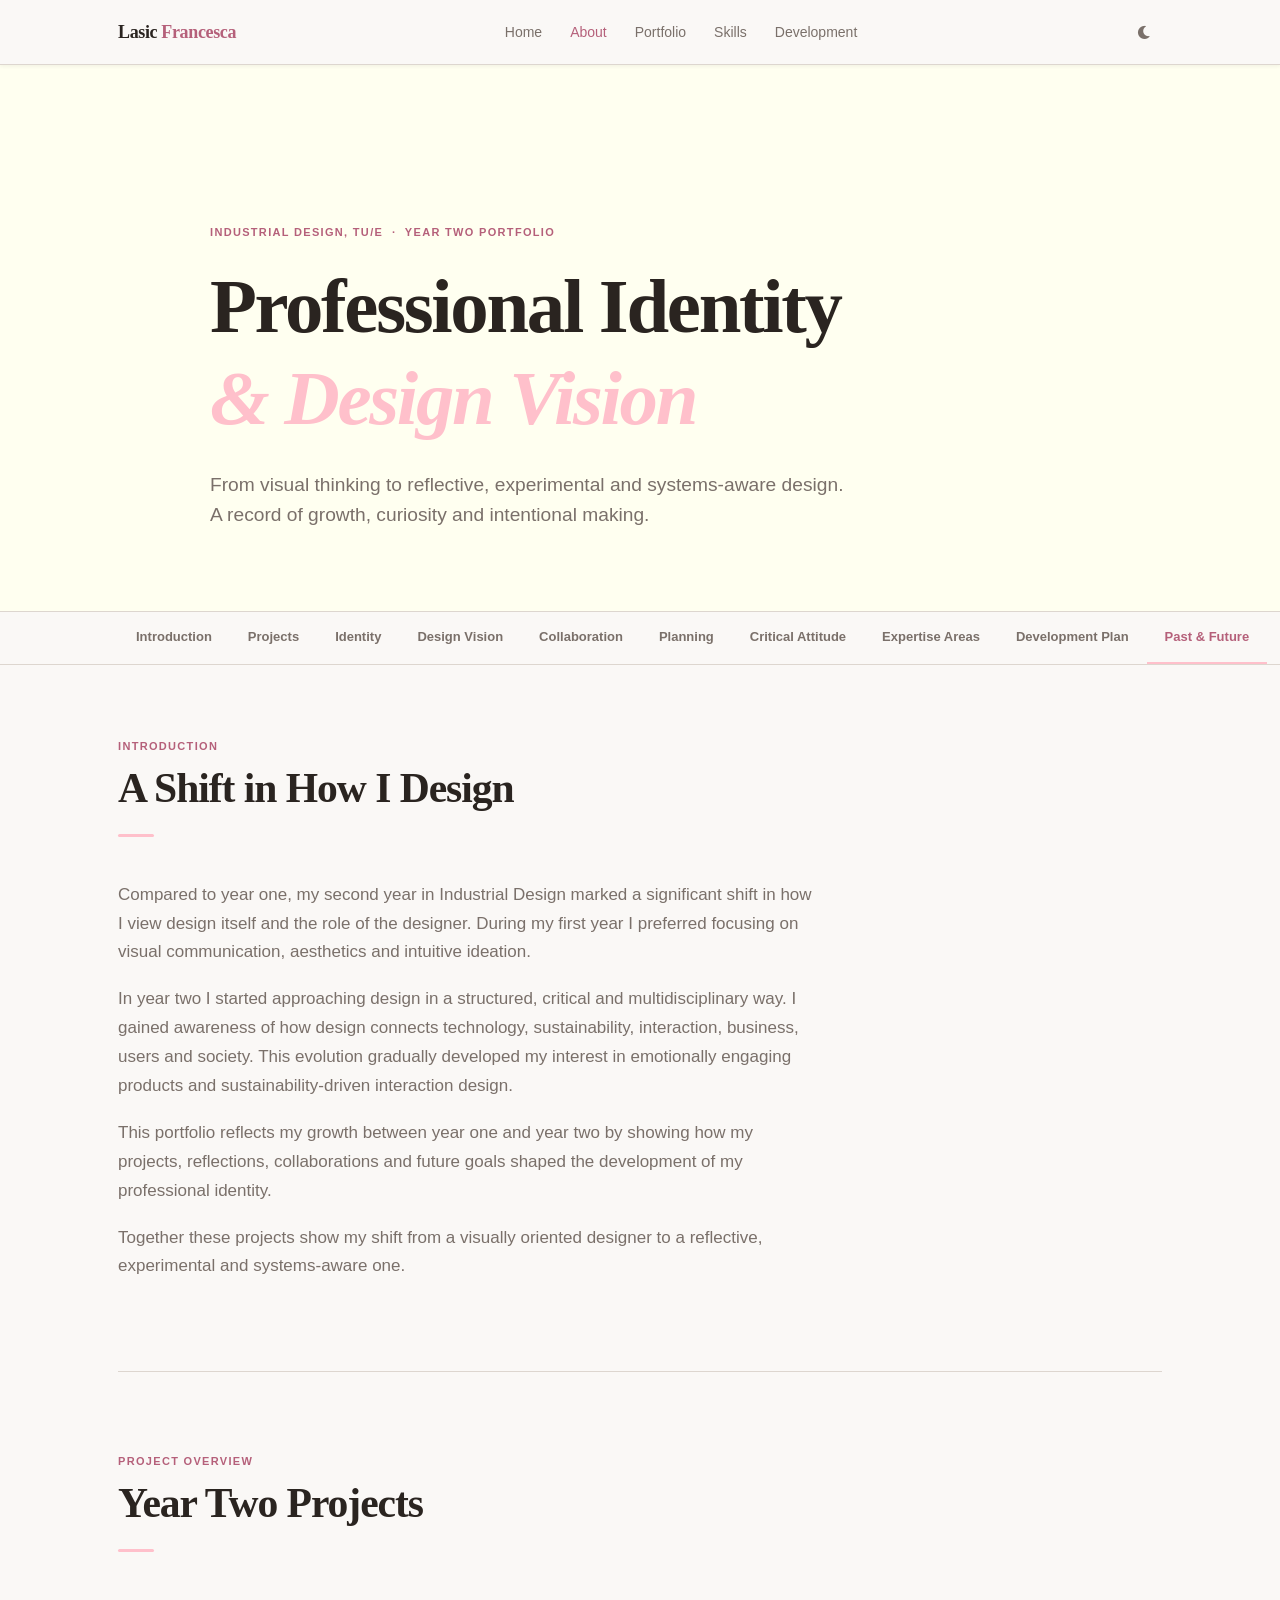
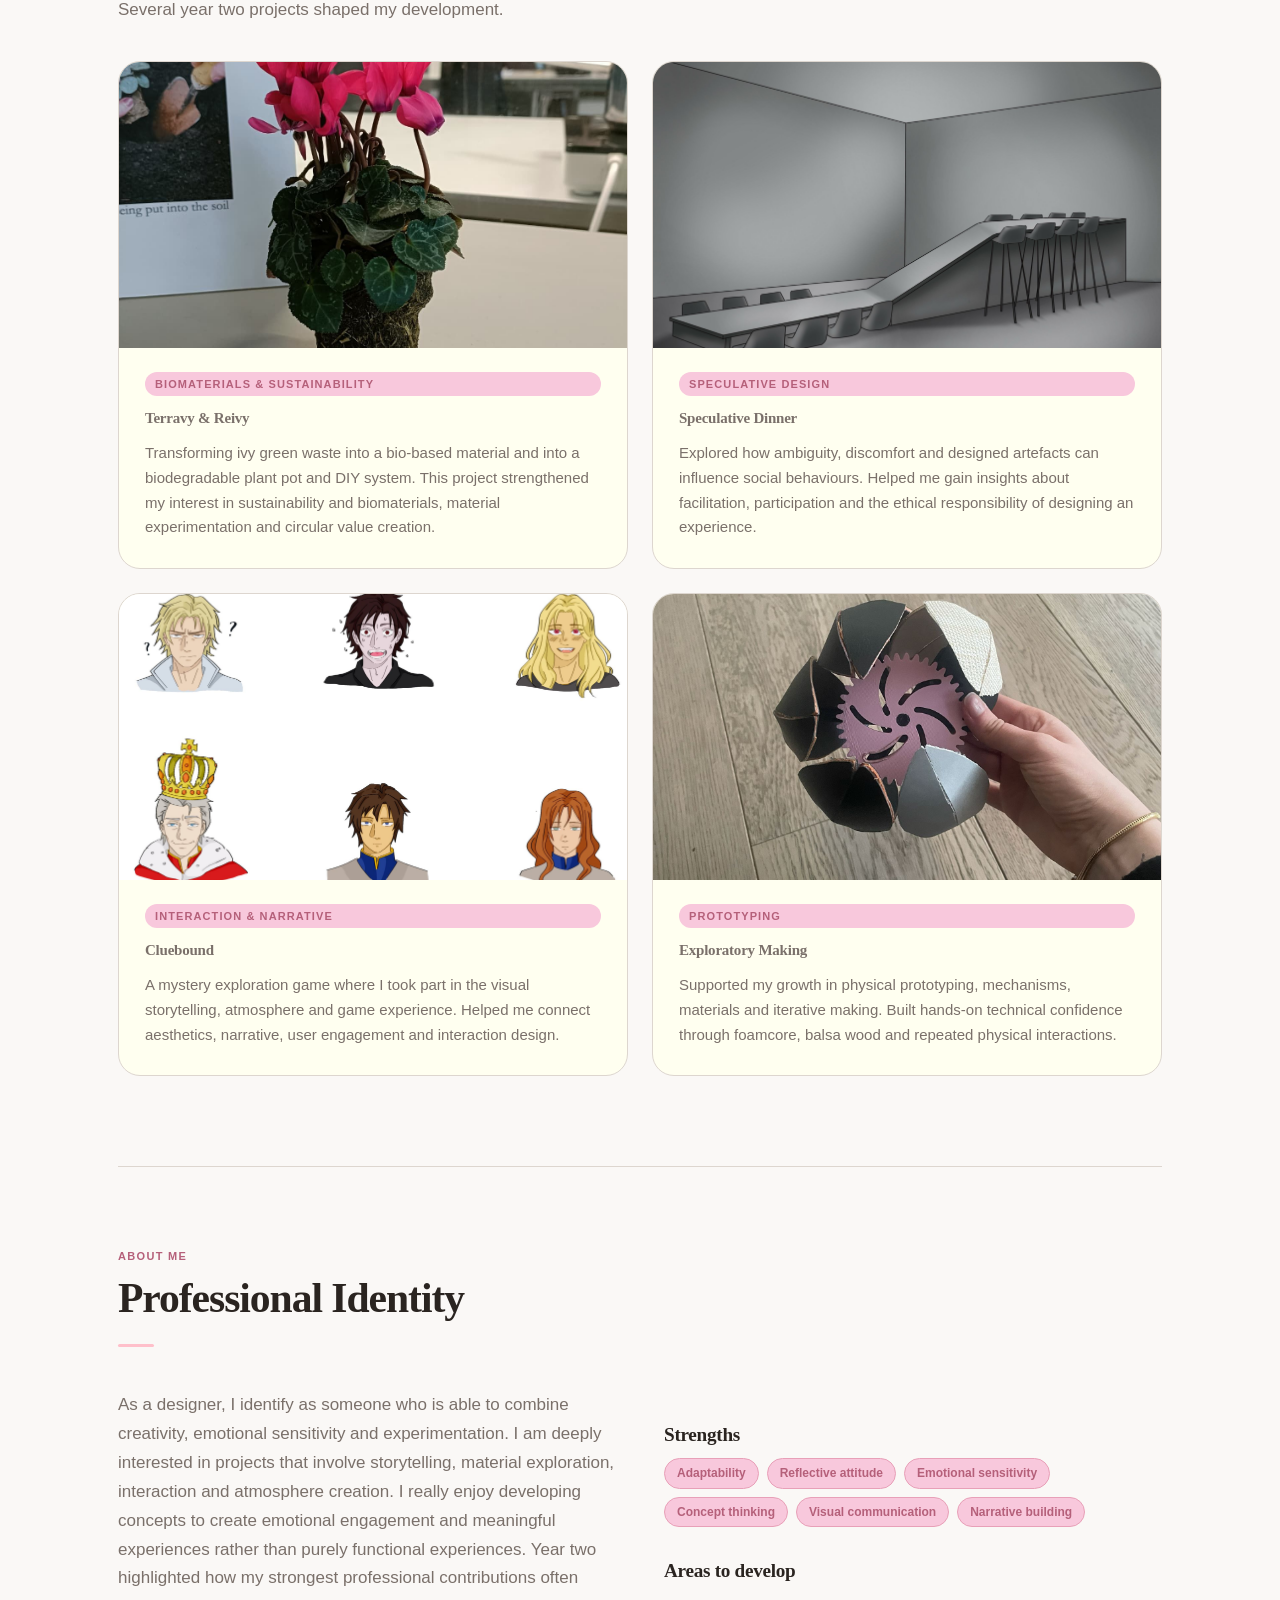
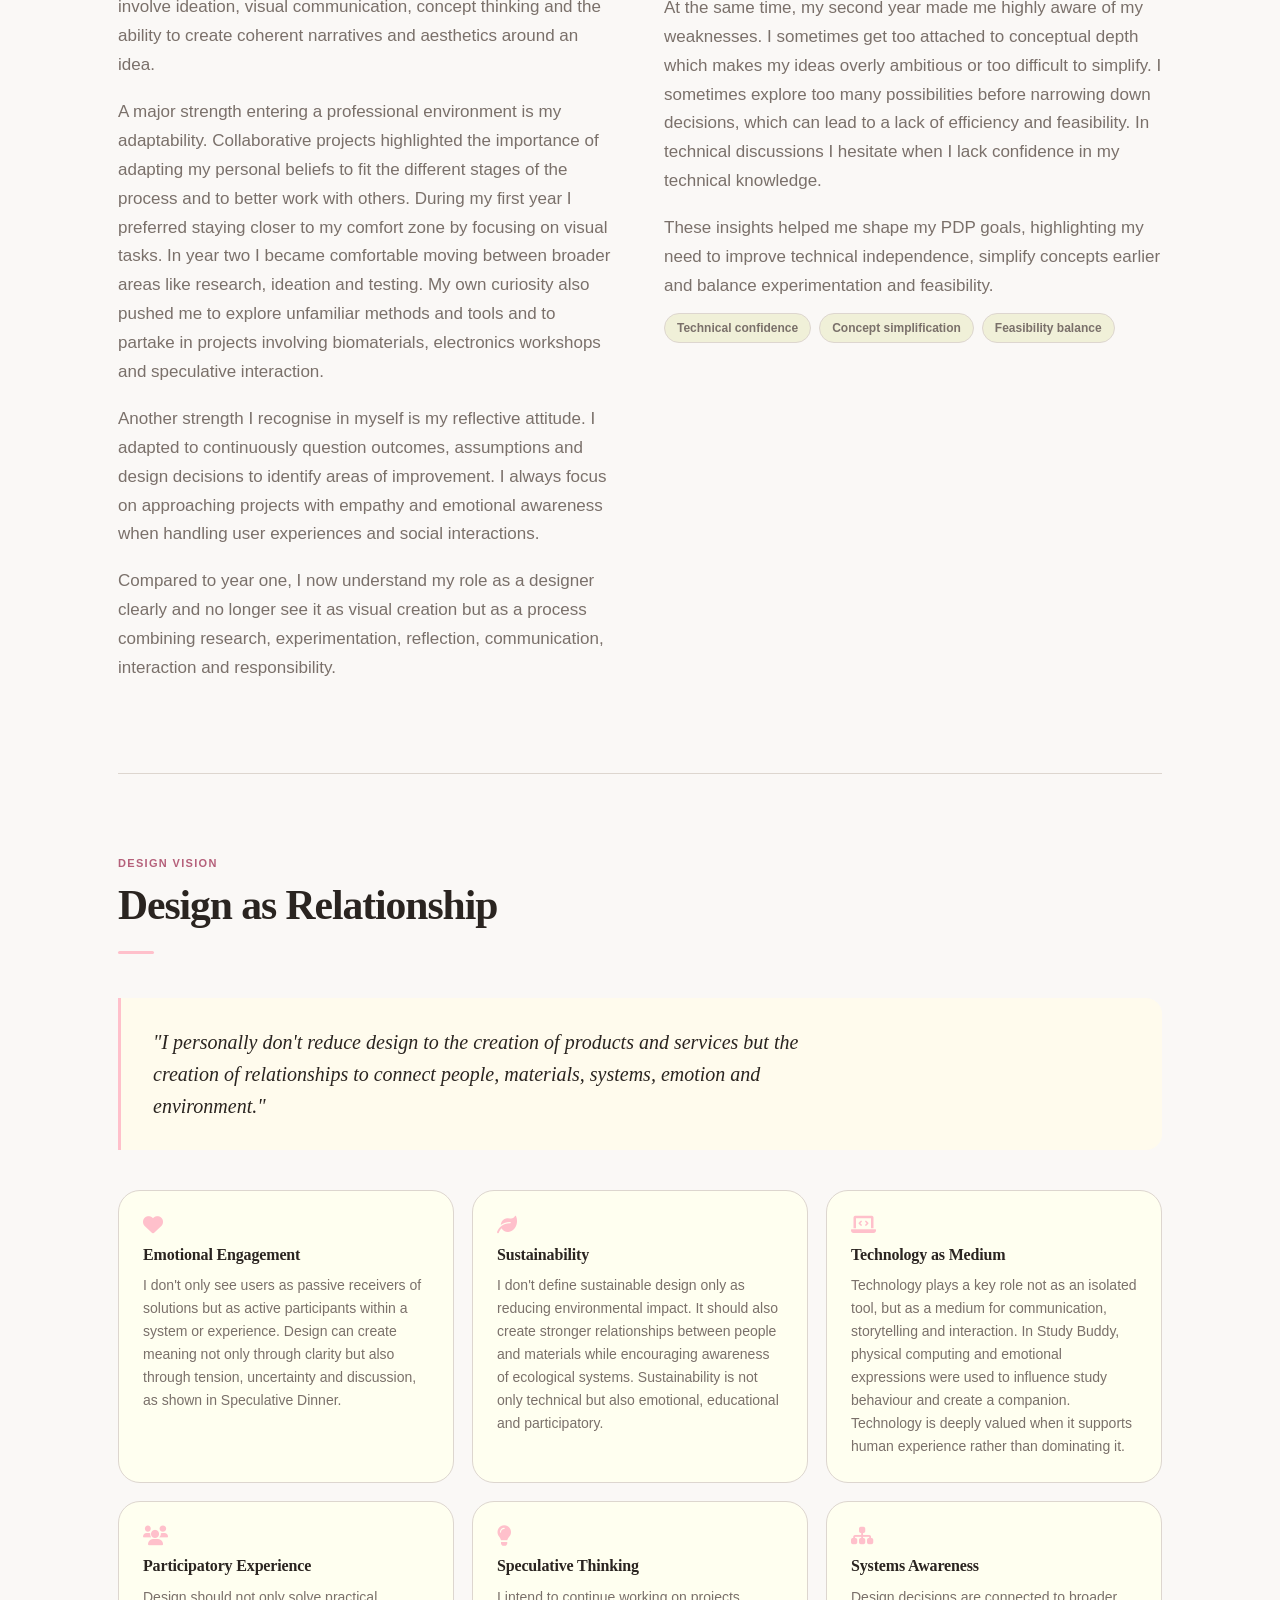
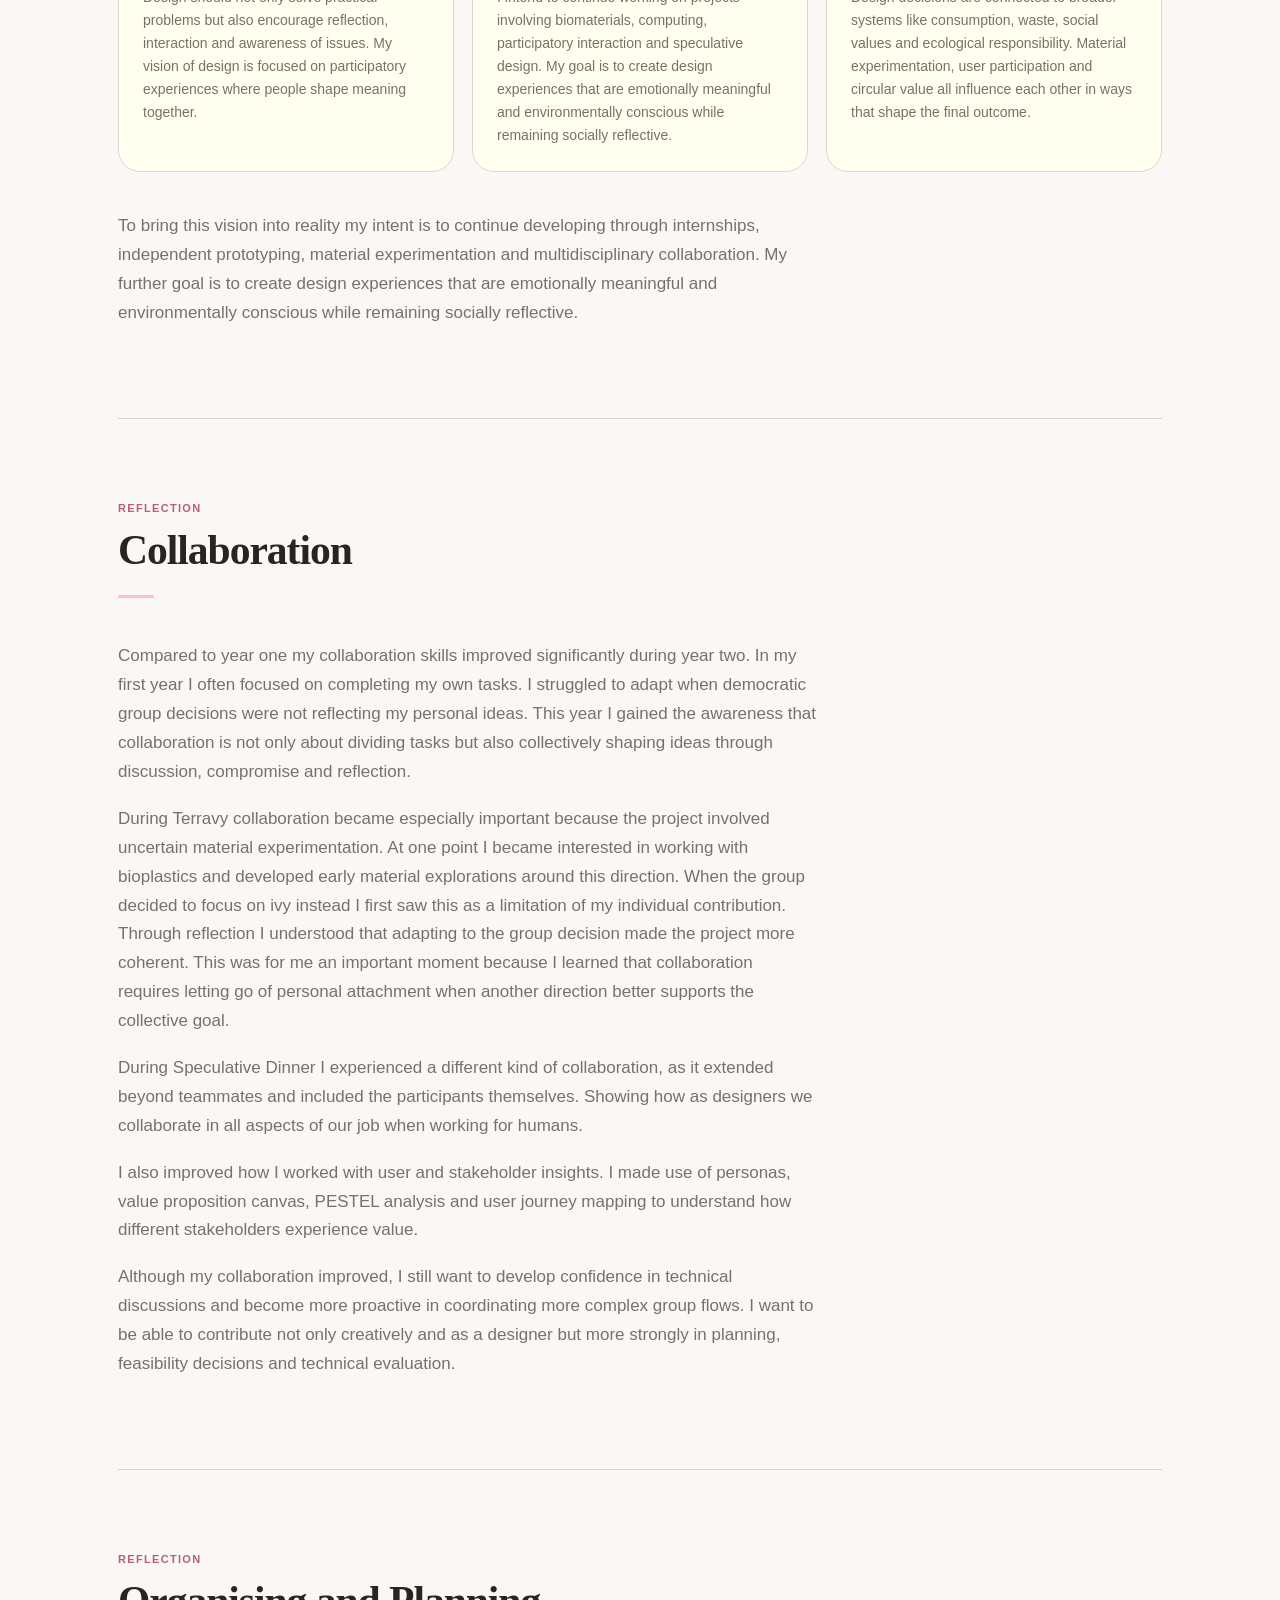
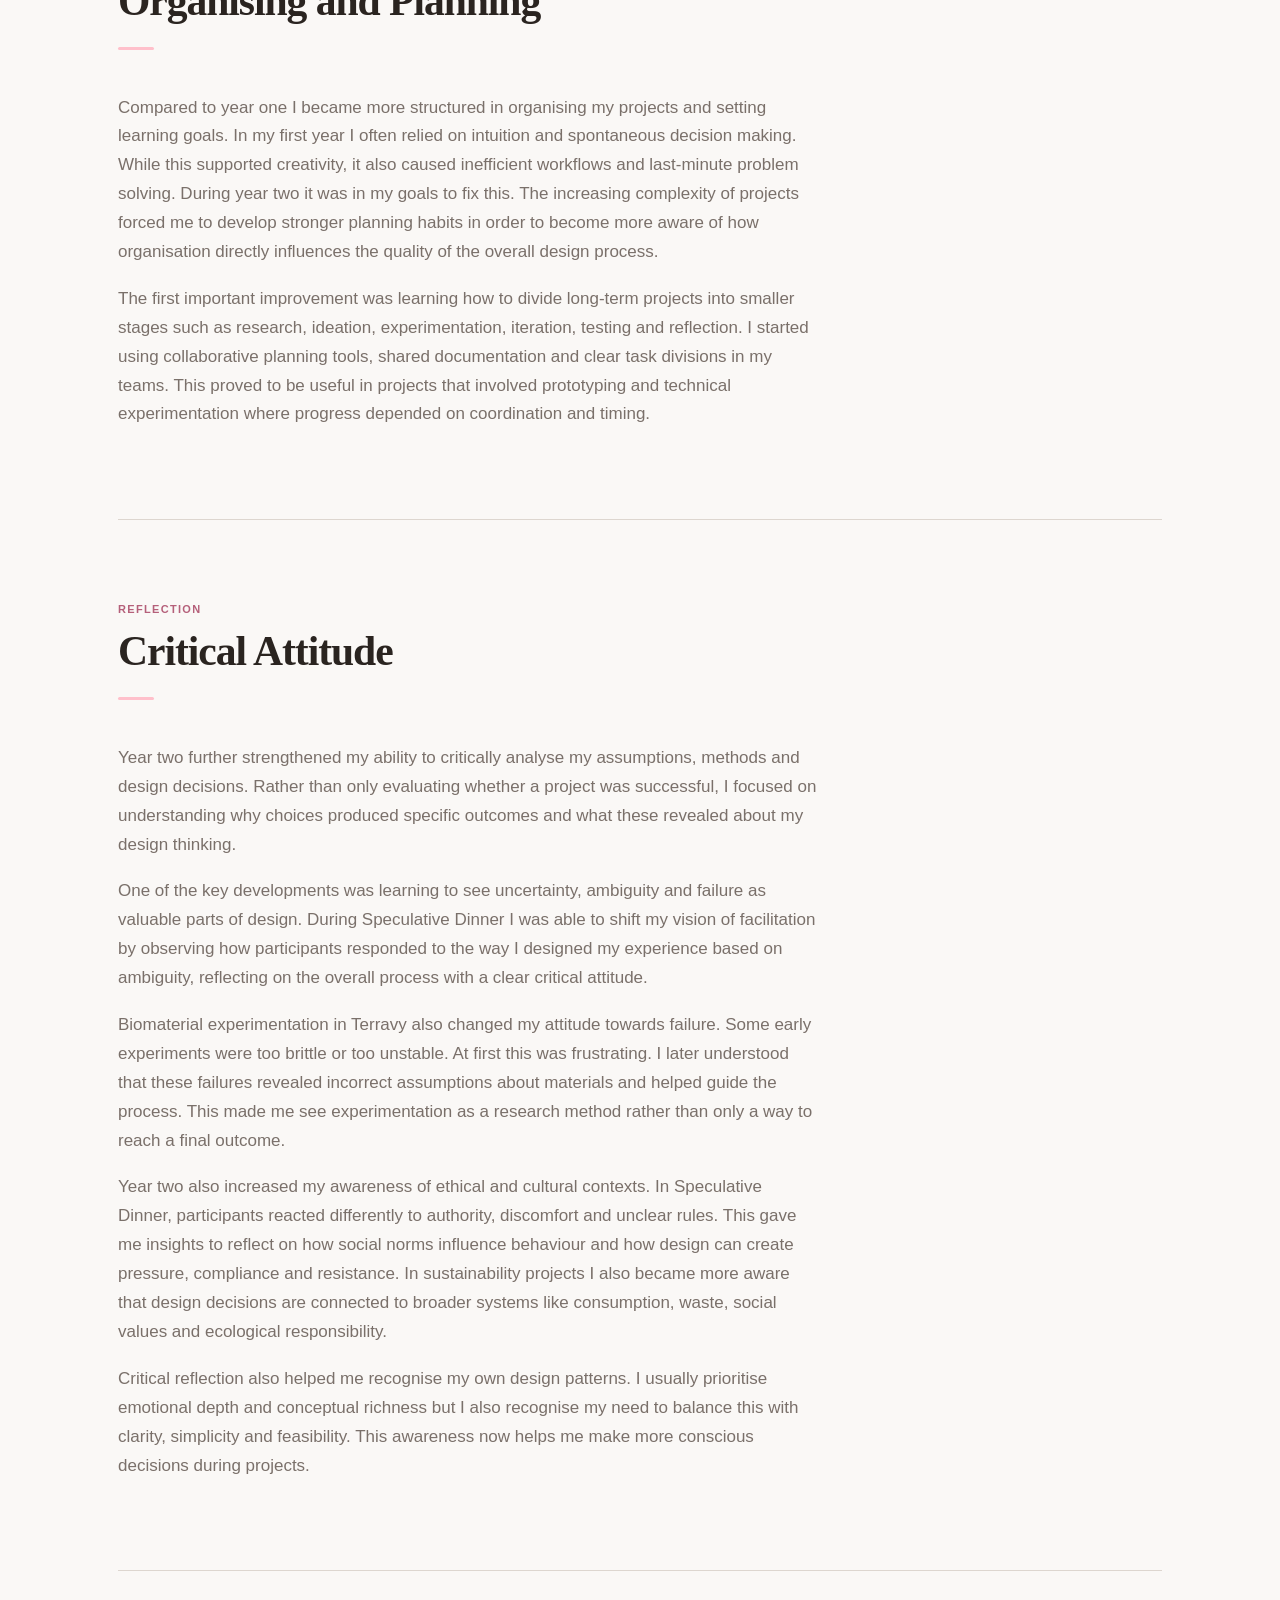
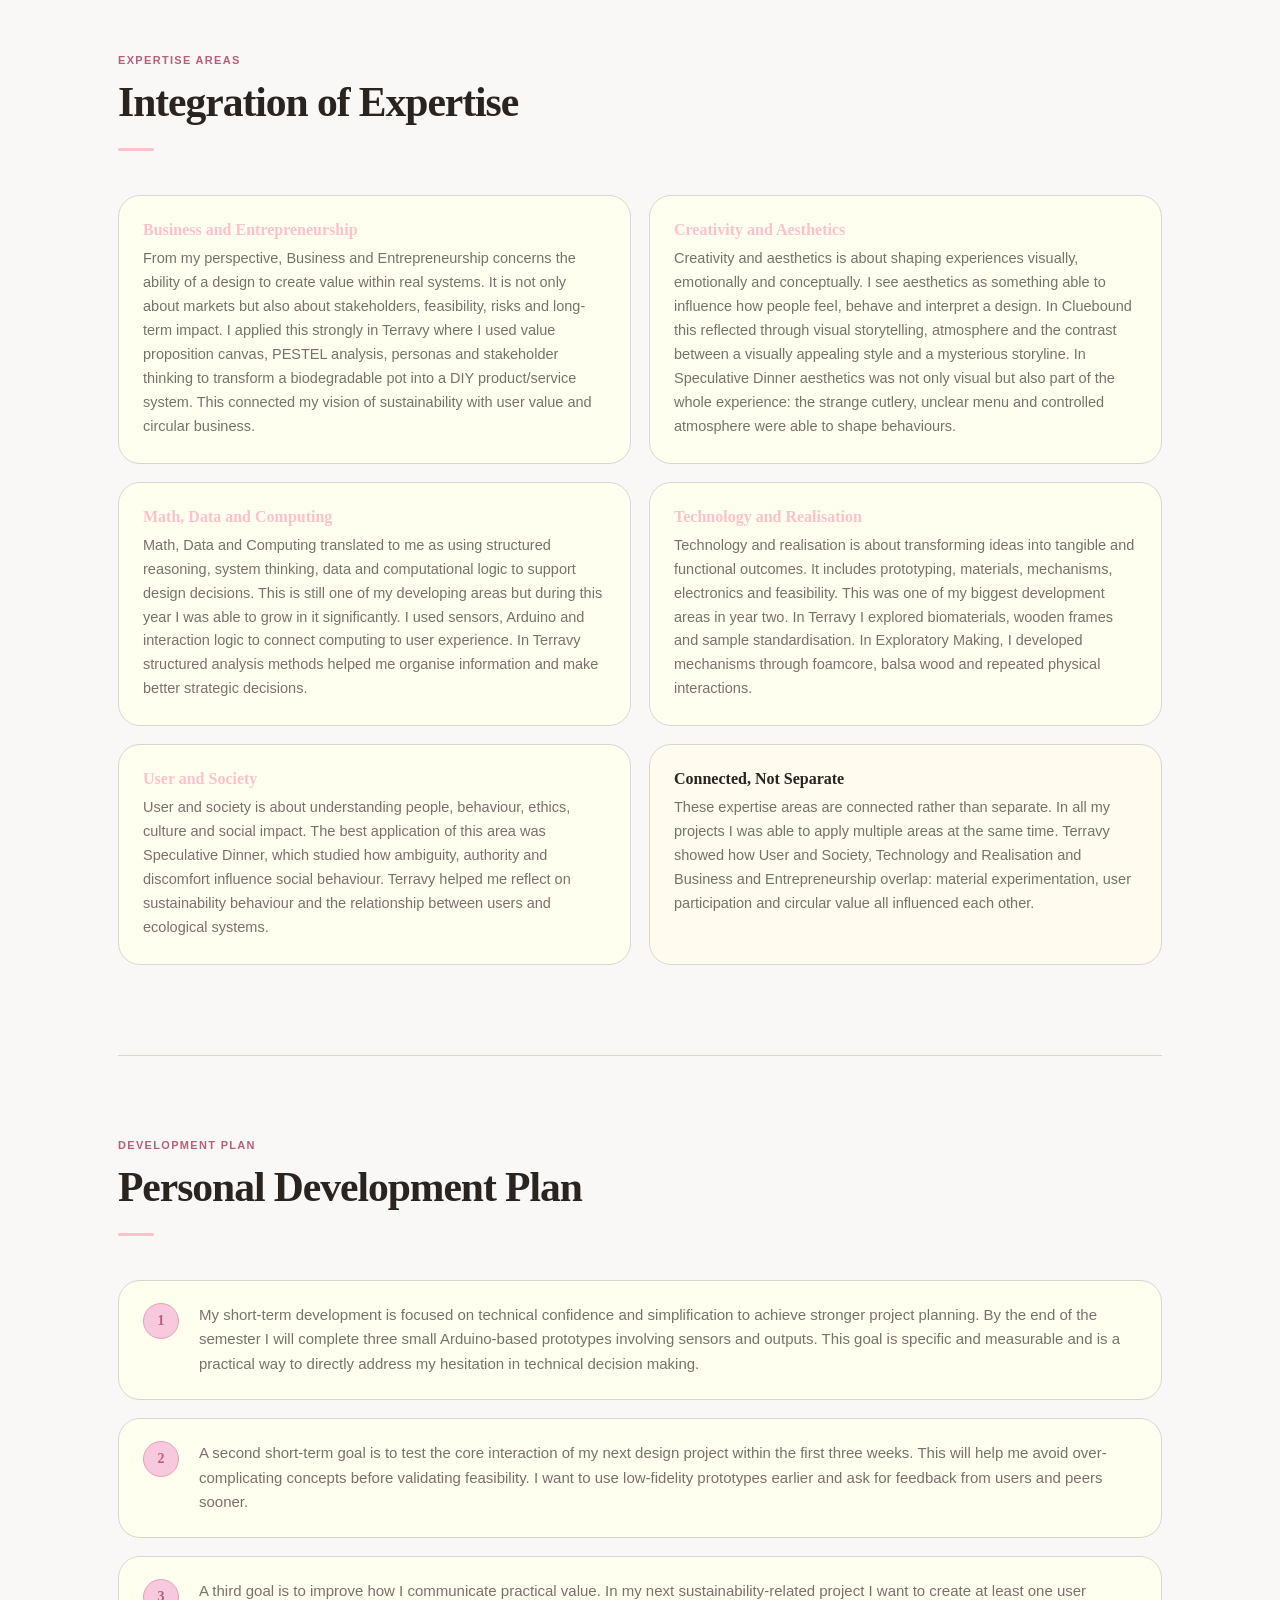
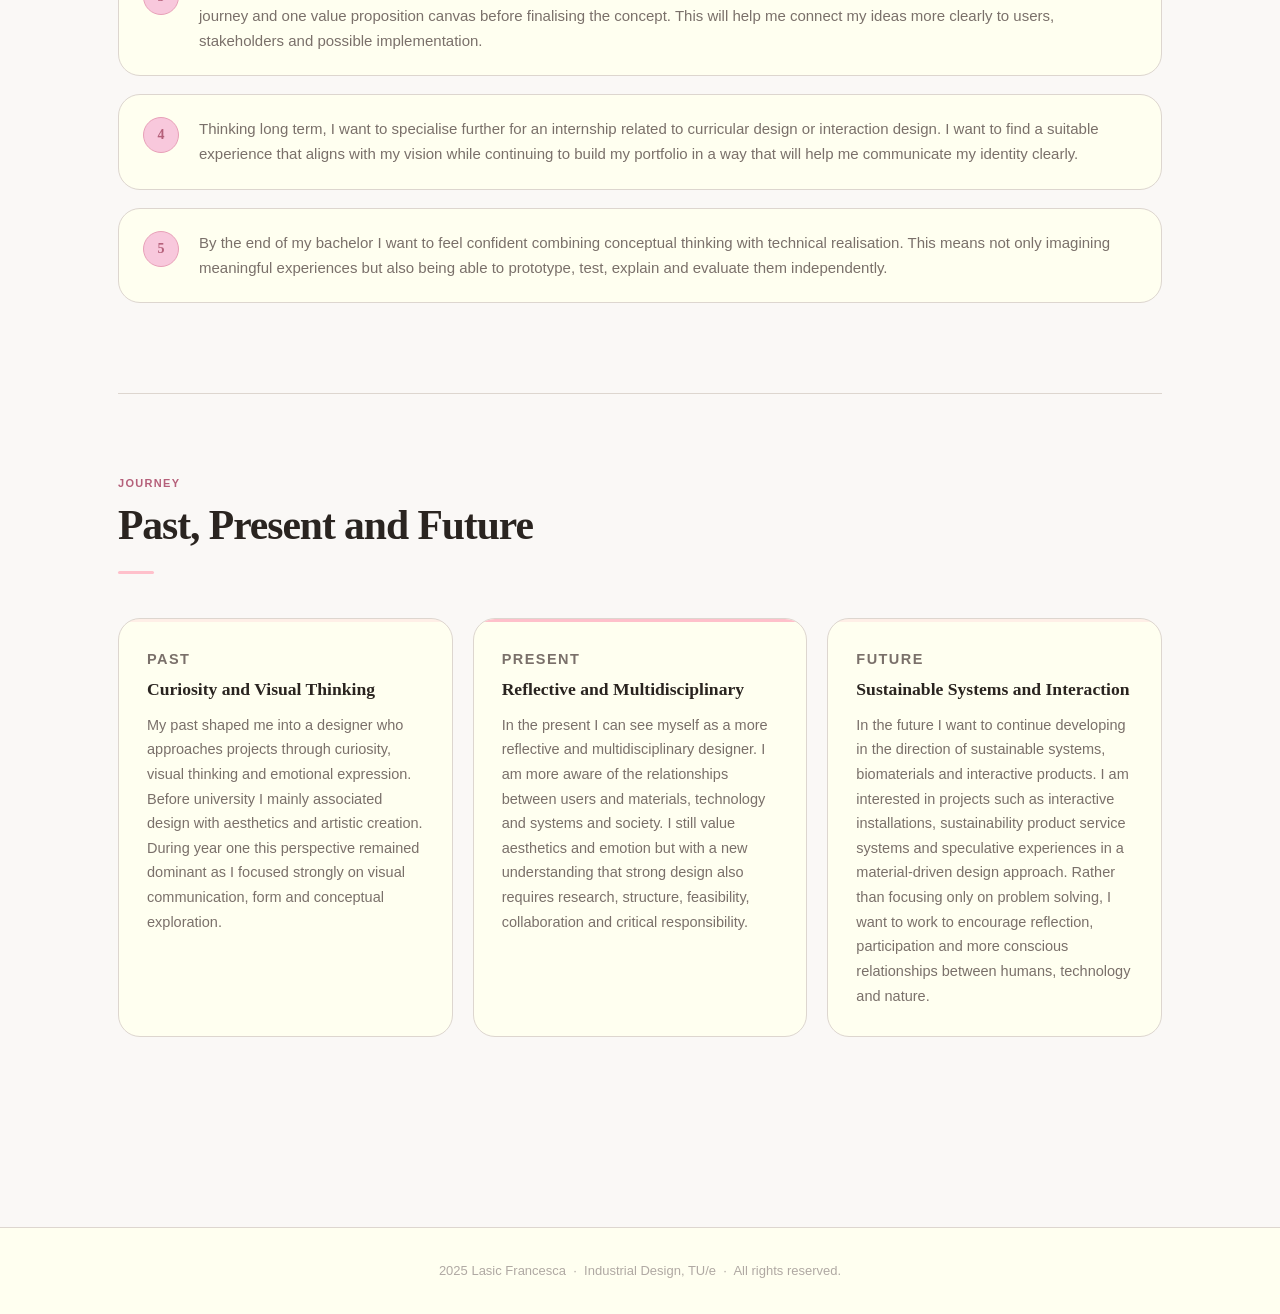
==== commit 85e47269: "Add files via upload" ====
--- a/index.html
+++ b/index.html
@@ -8,479 +8,729 @@
   <link href="https://api.fontshare.com/v2/css?f[]=cabinet-grotesk@400,500,700,800&f[]=zodiak@400,500,700&display=swap" rel="stylesheet">
   <link rel="stylesheet" href="https://cdnjs.cloudflare.com/ajax/libs/font-awesome/6.0.0-beta3/css/all.min.css">
   <style>
+    /* ====== TOKENS ====== */
     :root {
-      --pink: #ffc0cb;
-      --pink-text: #b5607a;
-      --pink-hover: #e8a0b4;
-      --pink-light: #f8c8dc;
-      --bg: #faf8f6;
-      --surface: #f5f1ee;
-      --surface2: #ede8e4;
-      --border: #ddd6cf;
-      --text: #2a2420;
-      --muted: #7a706a;
-      --faint: #b0a9a3;
-      --white: #ffffff;
-      --font-d: 'Zodiak', Georgia, serif;
-      --font-b: 'Cabinet Grotesk', 'Helvetica Neue', sans-serif;
-      --r-sm: 6px;
-      --r-md: 10px;
-      --r-lg: 16px;
-      --r-xl: 22px;
-      --r-full: 9999px;
+      --pink:        #ffc0cb;
+      --pink-text:   #b5607a;
+      --pink-hover:  #e8a0b4;
+      --pink-light:  #f8c8dc;
+      --bg:          #faf8f6;
+      --surface:     #fffff0;
+      --surface2:    #f0f0d8;
+      --border:      #ddd6cf;
+      --text:        #2a2420;
+      --muted:       #7a706a;
+      --faint:       #b0a9a3;
+      --white:       #ffffff;
+      --font-d:      'Zodiak', Georgia, serif;
+      --font-b:      'Cabinet Grotesk', 'Helvetica Neue', sans-serif;
+      --r-sm: 6px; --r-md: 10px; --r-lg: 16px; --r-xl: 22px; --r-full: 9999px;
       --shadow-sm: 0 1px 4px rgba(42,36,32,0.07);
       --shadow-md: 0 4px 18px rgba(42,36,32,0.10);
     }
-
     [data-theme="dark"] {
-      --pink: #ffc0cb;
-      --pink-text: #b5607a;
-      --pink-hover: #e8a0b4;
-      --pink-light: #4a2a38;
-      --bg: #181412;
-      --surface: #201c1a;
-      --surface2: #2a2422;
-      --border: #3a3330;
-      --text: #d4cdc8;
-      --muted: #8a807a;
-      --faint: #524c48;
-      --white: #201c1a;
+      --pink:        #ffc0cb;
+      --pink-text:   #b5607a;
+      --pink-hover:  #e8a0b4;
+      --pink-light:  #4a2a38;
+      --bg:          #181412;
+      --surface:     #201c1a;
+      --surface2:    #2a2422;
+      --border:      #3a3330;
+      --text:        #d4cdc8;
+      --muted:       #8a807a;
+      --faint:       #524c48;
+      --white:       #201c1a;
       --shadow-sm: 0 1px 4px rgba(0,0,0,0.3);
       --shadow-md: 0 4px 18px rgba(0,0,0,0.4);
     }
 
-    *, *::before, *::after {
-      box-sizing: border-box;
-      margin: 0;
-      padding: 0;
-    }
-
-    html {
-      scroll-behavior: smooth;
-      scroll-padding-top: 72px;
-      -webkit-font-smoothing: antialiased;
-    }
-
-    body {
-      font-family: var(--font-b);
-      font-size: 17px;
-      line-height: 1.7;
-      color: var(--text);
-      background: var(--bg);
-    }
-
-    img {
-      display: block;
-      max-width: 100%;
-    }
-
-    .project-img img {
-      width: 100%;
-      height: 100%;
-      object-fit: cover;
-    }
-
-    a {
-      color: var(--pink);
-      text-decoration: none;
-    }
-
-    a:hover {
-      color: var(--pink-hover);
-    }
-
-    h1,h2,h3,h4,h5 {
-      text-wrap: balance;
-      line-height: 1.2;
-    }
-
-    ul {
-      list-style: none;
-    }
-
+    /* ====== RESET ====== */
+    *, *::before, *::after { box-sizing: border-box; margin: 0; padding: 0; }
+    html { scroll-behavior: smooth; scroll-padding-top: 72px; -webkit-font-smoothing: antialiased; }
+    body { font-family: var(--font-b); font-size: 17px; line-height: 1.7; color: var(--text); background: var(--bg); }
+    img { display: block; max-width: 100%; }
+    a { color: var(--pink); text-decoration: none; }
+    a:hover { color: var(--pink-hover); }
+    h1,h2,h3,h4,h5 { text-wrap: balance; line-height: 1.2; }
+    ul { list-style: none; }
+    :focus-visible { outline: 2px solid var(--pink); outline-offset: 3px; border-radius: 4px; }
+
+    /* ====== HEADER ====== */
     header {
-      position: fixed;
-      top: 0;
-      left: 0;
-      right: 0;
-      z-index: 100;
+      position: fixed; top: 0; left: 0; right: 0; z-index: 100;
       background: var(--bg);
       border-bottom: 1px solid var(--border);
       box-shadow: var(--shadow-sm);
-    }
-
+      transition: background .2s, box-shadow .2s;
+    }
     .header-inner {
-      max-width: 1100px;
-      margin: 0 auto;
+      max-width: 1100px; margin: 0 auto;
       padding: 0 28px;
       height: 64px;
-      display: flex;
-      align-items: center;
-      justify-content: space-between;
-    }
-
+      display: flex; align-items: center; justify-content: space-between; gap: 16px;
+    }
     .logo {
-      font-family: var(--font-d);
-      font-size: 18px;
-      font-weight: 700;
-      color: var(--text);
-    }
-
-    .logo span {
-      color: var(--pink-text);
-    }
-
+      font-family: var(--font-d); font-size: 18px; font-weight: 700;
+      color: var(--text); text-decoration: none; letter-spacing: -0.02em;
+    }
+    .logo span { color: var(--pink-text); }
+    nav ul { display: flex; gap: 28px; }
+    nav a {
+      font-size: 14px; font-weight: 500; color: var(--muted);
+      text-decoration: none; transition: color .15s;
+    }
+    nav a:hover, nav a.active { color: var(--pink-text); }
+    .header-right { display: flex; align-items: center; gap: 8px; }
     .theme-btn {
-      width: 36px;
-      height: 36px;
-      border-radius: 9999px;
-      border: none;
-      background: none;
-      cursor: pointer;
-      color: var(--muted);
+      width: 36px; height: 36px; border-radius: var(--r-full);
+      display: flex; align-items: center; justify-content: center;
+      background: none; border: none; cursor: pointer;
+      color: var(--muted); transition: color .15s, background .15s;
       font-size: 15px;
     }
-
+    .theme-btn:hover { color: var(--text); background: var(--surface2); }
+
+    /* ====== HERO ====== */
     .hero {
       min-height: 68vh;
       padding: 120px 28px 80px;
       background: var(--surface);
       border-bottom: 1px solid var(--border);
-      display: flex;
-      align-items: flex-end;
-    }
-
-    .hero-inner {
-      max-width: 860px;
-      margin: 0 auto;
-      width: 100%;
-    }
-
+      display: flex; align-items: flex-end;
+    }
+    .hero-inner { max-width: 860px; margin: 0 auto; width: 100%; }
     .hero-tag {
-      display: inline-block;
-      font-size: 11px;
-      font-weight: 700;
-      text-transform: uppercase;
-      letter-spacing: .12em;
-      color: var(--pink-text);
-      margin-bottom: 20px;
-    }
-
+      display: inline-block; font-size: 11px; font-weight: 700;
+      text-transform: uppercase; letter-spacing: .12em;
+      color: var(--pink-text); margin-bottom: 20px;
+    }
     .hero h1 {
       font-family: var(--font-d);
       font-size: clamp(2.6rem, 6vw, 5.2rem);
-      font-weight: 700;
-      letter-spacing: -.03em;
-      margin-bottom: 24px;
-    }
-
-    .hero h1 em {
-      font-style: italic;
-      color: var(--pink);
-    }
-
+      font-weight: 700; letter-spacing: -.03em;
+      color: var(--text); margin-bottom: 24px;
+    }
+    .hero h1 em { font-style: italic; color: var(--pink); }
     .hero-sub {
       font-size: clamp(1rem, 1.8vw, 1.2rem);
-      color: var(--muted);
-      max-width: 60ch;
-    }
-
+      color: var(--muted); max-width: 60ch; line-height: 1.6;
+    }
+
+    /* ====== STICKY NAV (SECTIONS) ====== */
     .section-nav {
-      position: sticky;
-      top: 64px;
-      z-index: 90;
+      position: sticky; top: 64px; z-index: 90;
       background: var(--bg);
       border-bottom: 1px solid var(--border);
       overflow-x: auto;
     }
-
     .section-nav ul {
-      max-width: 1100px;
-      margin: 0 auto;
-      padding: 0 28px;
-      display: flex;
-      white-space: nowrap;
-    }
-
+      max-width: 1100px; margin: 0 auto; padding: 0 28px;
+      display: flex; gap: 0; white-space: nowrap;
+    }
     .section-nav a {
-      display: inline-block;
-      padding: 14px 18px;
-      font-size: 13px;
-      font-weight: 600;
-      color: var(--muted);
-      border-bottom: 2px solid transparent;
-    }
-
-    .section-nav a.active,
-    .section-nav a:hover {
-      color: var(--pink-text);
-      border-bottom-color: var(--pink);
-    }
-
-    .page {
-      max-width: 1100px;
-      margin: 0 auto;
-      padding: 72px 28px 100px;
-    }
-
-    .content-section {
-      margin-bottom: 90px;
-    }
-
+      display: inline-block; padding: 14px 18px;
+      font-size: 13px; font-weight: 600; color: var(--muted);
+      text-decoration: none; border-bottom: 2px solid transparent;
+      transition: color .15s, border-color .15s;
+    }
+    .section-nav a:hover, .section-nav a.active {
+      color: var(--pink-text); border-bottom-color: var(--pink);
+    }
+
+    /* ====== PAGE ====== */
+    .page { max-width: 1100px; margin: 0 auto; padding: 72px 28px 100px; }
+
+    /* ====== SECTION HEADER ====== */
     .sec-label {
-      font-size: 11px;
-      font-weight: 700;
-      text-transform: uppercase;
-      letter-spacing: .12em;
-      color: var(--pink-text);
-      margin-bottom: 8px;
-    }
-
+      font-size: 11px; font-weight: 700; text-transform: uppercase;
+      letter-spacing: .12em; color: var(--pink-text); margin-bottom: 8px;
+    }
     .sec-title {
       font-family: var(--font-d);
       font-size: clamp(1.7rem, 3.5vw, 2.6rem);
+      font-weight: 700; letter-spacing: -.025em; color: var(--text);
       margin-bottom: 20px;
     }
-
     .sec-bar {
-      width: 36px;
-      height: 3px;
-      background: var(--pink);
-      border-radius: 9999px;
-      margin-bottom: 44px;
-    }
-
-    .project-grid {
-      display: grid;
-      gap: 24px;
-      grid-template-columns: 1fr;
-    }
-
-    @media (min-width: 600px) {
-      .project-grid {
-        grid-template-columns: 1fr 1fr;
-      }
-    }
+      width: 36px; height: 3px; background: var(--pink);
+      border-radius: var(--r-full); margin-bottom: 44px;
+    }
+
+    /* ====== CONTENT SECTION WRAPPER ====== */
+    .content-section { margin-bottom: 90px; scroll-margin-top: 130px; }
+
+    /* ====== PROSE ====== */
+    .prose p { margin-bottom: 18px; color: var(--muted); max-width: 74ch; }
+    .prose p:last-child { margin-bottom: 0; }
+    .prose h3 {
+      font-family: var(--font-d); font-size: 1.2rem; font-weight: 700;
+      color: var(--text); margin: 32px 0 12px; letter-spacing: -.015em;
+    }
+    .prose ul {
+      margin: 0 0 18px 0; list-style: disc; padding-left: 20px;
+    }
+    .prose ul li { color: var(--muted); margin-bottom: 8px; max-width: 70ch; }
+
+    /* ====== TWO COL LAYOUT ====== */
+    .two-col { display: grid; grid-template-columns: 1fr; gap: 48px; }
+    @media (min-width: 760px) { .two-col { grid-template-columns: 1fr 1fr; } }
+    .two-col-wide { display: grid; grid-template-columns: 1fr; gap: 48px; }
+    @media (min-width: 760px) { .two-col-wide { grid-template-columns: 1.4fr 1fr; } }
+
+    /* ====== PROJECT CARDS ====== */
+    .project-grid { display: grid; gap: 24px; grid-template-columns: 1fr; }
+    @media (min-width: 600px) { .project-grid { grid-template-columns: 1fr 1fr; } }
+    @media (min-width: 900px) { .project-grid { grid-template-columns: 1fr 1fr; } }
 
     .project-card {
-      background: var(--surface);
-      border: 1px solid var(--border);
-      border-radius: var(--r-xl);
-      overflow: hidden;
-      display: flex;
-      flex-direction: column;
-      transition: .2s;
-    }
-
+      background: var(--surface); border: 1px solid var(--border);
+      border-radius: var(--r-xl); overflow: hidden;
+      display: flex; flex-direction: column;
+      transition: box-shadow .2s, border-color .2s;
+    }
     .project-card:hover {
       box-shadow: var(--shadow-md);
-    }
-
+      border-color: color-mix(in srgb, var(--pink) 35%, var(--border));
+    }
     .project-img {
-      width: 100%;
-      aspect-ratio: 16/9;
-      overflow: hidden;
+      width: 100%; aspect-ratio: 16/9; object-fit: cover;
       background: var(--surface2);
-    }
-
-    .project-body {
-      padding: 24px 26px 28px;
-      display: flex;
-      flex-direction: column;
-      gap: 10px;
-    }
-
+      display: flex; align-items: center; justify-content: center;
+      position: relative; overflow: hidden;
+    }
+    .project-img-placeholder {
+      width: 100%; aspect-ratio: 16/9;
+      background: linear-gradient(135deg, var(--surface2) 0%, color-mix(in srgb, var(--pink) 10%, var(--surface2)) 100%);
+      display: flex; flex-direction: column; align-items: center; justify-content: center;
+      gap: 10px; color: var(--faint);
+    }
+    .project-img-placeholder i { font-size: 28px; opacity: .5; }
+    .project-img-placeholder span { font-size: 11px; font-weight: 600; text-transform: uppercase; letter-spacing: .1em; opacity: .6; }
+    .project-body { padding: 24px 26px 28px; flex: 1; display: flex; flex-direction: column; gap: 10px; }
+    .project-name {
+      font-family: var(--font-d); font-size: 1.15rem; font-weight: 700;
+      color: var(--text); letter-spacing: -.015em;
+    }
     .project-tag {
-      display: inline-block;
-      font-size: 11px;
-      font-weight: 700;
-      text-transform: uppercase;
-      letter-spacing: .1em;
-      color: #b5607a;
-      background: var(--pink-light);
-      padding: 3px 10px;
-      border-radius: 9999px;
-      width: fit-content;
-    }
-
-    .project-name {
-      font-family: var(--font-d);
-      font-size: 1.15rem;
-      font-weight: 700;
-    }
-
-    .project-body p {
-      color: var(--muted);
-    }
-
-    .section-sep {
-      border: none;
-      border-top: 1px solid var(--border);
-      margin: 80px 0;
-    }
-
+      display: inline-block; font-size: 11px; font-weight: 700;
+      text-transform: uppercase; letter-spacing: .1em;
+      color: #b5607a; background: var(--pink-light);
+      padding: 3px 10px; border-radius: var(--r-full);
+    }
+    .project-body p { font-size: 15px; color: var(--muted); line-height: 1.65; margin: 0; }
+
+    /* ====== TAGS ====== */
+    .tag-list { display: flex; flex-wrap: wrap; gap: 8px; margin-top: 12px; }
+    .tag {
+      display: inline-block; font-size: 12px; font-weight: 600;
+      padding: 4px 12px; border-radius: var(--r-full);
+    }
+    .tag-s { background: var(--pink-light); color: #b5607a; border: 1px solid #e8a0b8; }
+    .tag-w { background: var(--surface2); color: var(--muted); border: 1px solid var(--border); }
+
+    /* ====== QUOTE BLOCK ====== */
+    .quote-block {
+      margin: 40px 0;
+      padding: 28px 32px;
+      background: color-mix(in srgb, var(--pink) 7%, var(--surface));
+      border-left: 3px solid var(--pink);
+      border-radius: 0 var(--r-lg) var(--r-lg) 0;
+    }
+    .quote-block blockquote {
+      font-family: var(--font-d); font-style: italic;
+      font-size: clamp(1.05rem, 1.8vw, 1.25rem);
+      color: var(--text); line-height: 1.6; max-width: 68ch;
+    }
+
+    /* ====== PILLAR GRID ====== */
+    .pillar-grid { display: grid; gap: 18px; grid-template-columns: 1fr; margin-bottom: 40px; }
+    @media (min-width: 600px) { .pillar-grid { grid-template-columns: 1fr 1fr; } }
+    @media (min-width: 900px) { .pillar-grid { grid-template-columns: 1fr 1fr 1fr; } }
+    .pillar {
+      padding: 24px; background: var(--surface); border: 1px solid var(--border);
+      border-radius: var(--r-xl); display: flex; flex-direction: column; gap: 10px;
+      transition: box-shadow .2s;
+    }
+    .pillar:hover { box-shadow: var(--shadow-md); }
+    .pillar i { font-size: 20px; color: var(--pink); }
+    .pillar h4 { font-family: var(--font-d); font-size: 1rem; font-weight: 700; color: var(--text); letter-spacing: -.01em; }
+    .pillar p { font-size: 14px; color: var(--muted); line-height: 1.65; margin: 0; }
+
+    /* ====== TIMELINE ====== */
+    .timeline { display: grid; gap: 20px; grid-template-columns: 1fr; }
+    @media (min-width: 700px) { .timeline { grid-template-columns: 1fr 1fr 1fr; } }
+    .t-card {
+      padding: 28px; background: var(--surface); border: 1px solid var(--border);
+      border-radius: var(--r-xl); position: relative; overflow: hidden;
+    }
+    .t-card::before {
+      content: ""; position: absolute; top: 0; left: 0; right: 0; height: 3px;
+      background: var(--pink); opacity: .25;
+    }
+    .t-card.now::before { opacity: 1; }
+    .t-period { font-size: 11px; font-weight: 700; text-transform: uppercase; letter-spacing: .1em; color: var(--pink-text); margin-bottom: 8px; }
+    .t-card h3 { font-family: var(--font-d); font-size: 1.1rem; font-weight: 700; color: var(--text); margin-bottom: 12px; }
+    .t-card p { font-size: 14.5px; color: var(--muted); line-height: 1.7; }
+
+    /* ====== EXPERTISE GRID ====== */
+    .expertise-grid { display: grid; gap: 18px; grid-template-columns: 1fr; }
+    @media (min-width: 700px) { .expertise-grid { grid-template-columns: 1fr 1fr; } }
+    .exp-card {
+      padding: 24px; background: var(--surface); border: 1px solid var(--border);
+      border-radius: var(--r-xl); display: flex; flex-direction: column; gap: 8px;
+    }
+    .exp-card h4 { font-family: var(--font-d); font-size: 1rem; font-weight: 700; color: var(--pink); }
+    .exp-card p { font-size: 14.5px; color: var(--muted); line-height: 1.65; margin: 0; }
+
+    /* ====== PDP LIST ====== */
+    .pdp-list { display: flex; flex-direction: column; gap: 18px; }
+    .pdp-item {
+      display: flex; gap: 20px; align-items: flex-start;
+      padding: 22px 24px; background: var(--surface);
+      border: 1px solid var(--border); border-radius: var(--r-xl);
+    }
+    .pdp-num {
+      flex-shrink: 0; width: 36px; height: 36px; border-radius: var(--r-full);
+      background: #f8c8dc; color: #b5607a; border: 1.5px solid #e8a0b8;
+      display: flex; align-items: center; justify-content: center;
+      font-size: 14px; font-weight: 800; font-family: var(--font-d);
+    }
+    .pdp-item p { font-size: 15px; color: var(--muted); line-height: 1.65; margin: 0; }
+
+    /* ====== DIVIDER ====== */
+    .section-sep { border: none; border-top: 1px solid var(--border); margin: 80px 0; }
+
+    /* ====== FOOTER ====== */
     footer {
-      background: var(--surface);
-      border-top: 1px solid var(--border);
-      text-align: center;
-      padding: 32px 28px;
-      font-size: 13px;
-      color: var(--faint);
+      background: var(--surface); border-top: 1px solid var(--border);
+      text-align: center; padding: 32px 28px;
+      font-size: 13px; color: var(--faint);
+    }
+
+    /* ====== REVEAL ====== */
+    .reveal { opacity: 0; transform: translateY(22px); transition: opacity .55s cubic-bezier(.16,1,.3,1), transform .55s cubic-bezier(.16,1,.3,1); }
+    .reveal.visible { opacity: 1; transform: translateY(0); }
+
+    /* ====== RESPONSIVE ====== */
+    @media (max-width: 640px) {
+      nav { display: none; }
+      .hero { padding: 110px 20px 60px; }
+      .page { padding: 60px 20px 80px; }
+      .header-inner { padding: 0 20px; }
     }
   </style>
 </head>
 <body>
 
-<header>
-  <div class="header-inner">
-    <a href="https://francescalasic.github.io/home/" class="logo">Lasic <span>Francesca</span></a>
-
-    <button class="theme-btn" data-theme-toggle aria-label="Toggle theme">
-      <i class="fas fa-moon"></i>
-    </button>
-  </div>
-</header>
-
-<section class="hero">
-  <div class="hero-inner">
-    <p class="hero-tag">Industrial Design, TU/e · Year Two Portfolio</p>
-
-    <h1>
-      Professional Identity<br>
-      <em>&amp; Design Vision</em>
-    </h1>
-
-    <p class="hero-sub">
-      From visual thinking to reflective, experimental and systems-aware design.
-      A record of growth, curiosity and intentional making.
-    </p>
-  </div>
-</section>
-
-<nav class="section-nav">
-  <ul>
-    <li><a href="#projects">Projects</a></li>
-  </ul>
-</nav>
-
-<main class="page">
-
-  <section id="projects" class="content-section">
-    <p class="sec-label">Project Overview</p>
-
-    <h2 class="sec-title">Year Two Projects</h2>
-
-    <div class="sec-bar"></div>
-
-    <div class="project-grid">
-
-      <!-- Terravy -->
-      <div class="project-card">
-        <div class="project-img">
-          <img src="terravy.jpeg" alt="Terravy and Reivy project">
-        </div>
-
-        <div class="project-body">
-          <span class="project-tag">Biomaterials &amp; Sustainability</span>
-
-          <p class="project-name">Terravy &amp; Reivy</p>
-
-          <p>
-            Transforming ivy green waste into a bio-based material and into a biodegradable plant pot and DIY system.
-            This project strengthened my interest in sustainability and biomaterials, material experimentation and circular value creation.
-          </p>
-        </div>
-      </div>
-
-      <!-- Speculative Dinner -->
-      <div class="project-card">
-        <div class="project-img">
-          <img src="speculative_dinner.jpeg" alt="Speculative Dinner project">
-        </div>
-
-        <div class="project-body">
-          <span class="project-tag">Speculative Design</span>
-
-          <p class="project-name">Speculative Dinner</p>
-
-          <p>
-            Explored how ambiguity, discomfort and designed artefacts can influence social behaviours.
-            Helped me gain insights about facilitation, participation and the ethical responsibility of designing an experience.
-          </p>
-        </div>
-      </div>
-
-      <!-- Cluebound -->
-      <div class="project-card">
-        <div class="project-img">
-          <img src="cluebound.jpeg" alt="Cluebound project">
-        </div>
-
-        <div class="project-body">
-          <span class="project-tag">Interaction &amp; Narrative</span>
-
-          <p class="project-name">Cluebound</p>
-
-          <p>
-            A mystery exploration game where I took part in the visual storytelling, atmosphere and game experience.
-            Helped me connect aesthetics, narrative, user engagement and interaction design.
-          </p>
-        </div>
-      </div>
-
-      <!-- Exploratory Making -->
-      <div class="project-card">
-        <div class="project-img">
-          <img src="exploratory_making.jpeg" alt="Exploratory Making project">
-        </div>
-
-        <div class="project-body">
-          <span class="project-tag">Prototyping</span>
-
-          <p class="project-name">Exploratory Making</p>
-
-          <p>
-            Supported my growth in physical prototyping, mechanisms, materials and iterative making.
-            Built hands-on technical confidence through foamcore, balsa wood and repeated physical interactions.
-          </p>
-        </div>
-      </div>
-
+  <!-- HEADER -->
+  <header>
+    <div class="header-inner">
+      <a href="https://francescalasic.github.io/home/" class="logo">Lasic <span>Francesca</span></a>
+      <nav aria-label="Primary">
+        <ul>
+          <li><a href="https://francescalasic.github.io/home/">Home</a></li>
+          <li><a href="#introduction" class="active">About</a></li>
+          <li><a href="https://francescalasic.github.io/home/#portfolio">Portfolio</a></li>
+          <li><a href="https://francescalasic.github.io/skills/">Skills</a></li>
+          <li><a href="https://francescalasic.github.io/development/">Development</a></li>
+        </ul>
+      </nav>
+      <div class="header-right">
+        <button class="theme-btn" data-theme-toggle aria-label="Toggle theme">
+          <i class="fas fa-moon"></i>
+        </button>
+      </div>
+    </div>
+  </header>
+
+  <!-- HERO -->
+  <section class="hero">
+    <div class="hero-inner">
+      <p class="hero-tag">Industrial Design, TU/e &nbsp;·&nbsp; Year Two Portfolio</p>
+      <h1>Professional Identity<br><em>&amp; Design Vision</em></h1>
+      <p class="hero-sub">From visual thinking to reflective, experimental and systems-aware design. A record of growth, curiosity and intentional making.</p>
     </div>
   </section>
 
-</main>
-
-<footer>
-  <p>
-    2025 Lasic Francesca · Industrial Design, TU/e · All rights reserved.
-  </p>
-</footer>
-
-<script>
-  (function () {
-    const btn = document.querySelector('[data-theme-toggle]');
-    const html = document.documentElement;
-
-    let dark = window.matchMedia('(prefers-color-scheme: dark)').matches;
-
-    html.dataset.theme = dark ? 'dark' : 'light';
-
-    setIcon();
-
-    btn.addEventListener('click', function () {
-      dark = !dark;
+  <!-- STICKY SECTION NAV -->
+  <nav class="section-nav" aria-label="Page sections">
+    <ul>
+      <li><a href="#introduction">Introduction</a></li>
+      <li><a href="#projects">Projects</a></li>
+      <li><a href="#identity">Identity</a></li>
+      <li><a href="#vision">Design Vision</a></li>
+      <li><a href="#collaboration">Collaboration</a></li>
+      <li><a href="#planning">Planning</a></li>
+      <li><a href="#critical">Critical Attitude</a></li>
+      <li><a href="#expertise">Expertise Areas</a></li>
+      <li><a href="#pdp">Development Plan</a></li>
+      <li><a href="#timeline">Past &amp; Future</a></li>
+    </ul>
+  </nav>
+
+  <!-- MAIN -->
+  <main class="page">
+
+    <!-- INTRODUCTION -->
+    <section id="introduction" class="content-section">
+      <p class="sec-label">Introduction</p>
+      <h2 class="sec-title">A Shift in How I Design</h2>
+      <div class="sec-bar"></div>
+      <div class="prose reveal">
+        <p>Compared to year one, my second year in Industrial Design marked a significant shift in how I view design itself and the role of the designer. During my first year I preferred focusing on visual communication, aesthetics and intuitive ideation.</p>
+        <p>In year two I started approaching design in a structured, critical and multidisciplinary way. I gained awareness of how design connects technology, sustainability, interaction, business, users and society. This evolution gradually developed my interest in emotionally engaging products and sustainability-driven interaction design.</p>
+        <p>This portfolio reflects my growth between year one and year two by showing how my projects, reflections, collaborations and future goals shaped the development of my professional identity.</p>
+        <p>Together these projects show my shift from a visually oriented designer to a reflective, experimental and systems-aware one.</p>
+      </div>
+    </section>
+
+    <hr class="section-sep">
+
+    <!-- PROJECT OVERVIEW -->
+    <section id="projects" class="content-section">
+      <p class="sec-label">Project Overview</p>
+      <h2 class="sec-title">Year Two Projects</h2>
+      <div class="sec-bar"></div>
+      <p class="prose reveal" style="margin-bottom: 36px; color: var(--muted);">Several year two projects shaped my development.</p>
+
+      <div class="project-grid reveal">
+
+        <!-- Terravy / Reivy -->
+        <div class="project-card">
+          <img src="terravy.jpeg" alt="Terravy and Reivy prototype" class="project-img">
+          <div class="project-body">
+            <span class="project-tag">Biomaterials &amp; Sustainability</span>
+            <p class="project-name">Terravy &amp; Reivy</p>
+            <p>Transforming ivy green waste into a bio-based material and into a biodegradable plant pot and DIY system. This project strengthened my interest in sustainability and biomaterials, material experimentation and circular value creation.</p>
+          </div>
+        </div>
+
+        <!-- Speculative Dinner -->
+        <div class="project-card">
+          <img src="speculative_dinner.jpeg" alt="Speculative Dinner project" class="project-img">
+          <div class="project-body">
+            <span class="project-tag">Speculative Design</span>
+            <p class="project-name">Speculative Dinner</p>
+            <p>Explored how ambiguity, discomfort and designed artefacts can influence social behaviours. Helped me gain insights about facilitation, participation and the ethical responsibility of designing an experience.</p>
+          </div>
+        </div>
+
+        <!-- Cluebound -->
+        <div class="project-card">
+          <img src="cluebound.jpeg" alt="Cluebound mystery game" class="project-img">
+          <div class="project-body">
+            <span class="project-tag">Interaction &amp; Narrative</span>
+            <p class="project-name">Cluebound</p>
+            <p>A mystery exploration game where I took part in the visual storytelling, atmosphere and game experience. Helped me connect aesthetics, narrative, user engagement and interaction design.</p>
+          </div>
+        </div>
+
+        <!-- Exploratory Making -->
+        <div class="project-card">
+          <img src="exploratory_making.jpeg" alt="Exploratory Making prototype" class="project-img">
+          <div class="project-body">
+            <span class="project-tag">Prototyping</span>
+            <p class="project-name">Exploratory Making</p>
+            <p>Supported my growth in physical prototyping, mechanisms, materials and iterative making. Built hands-on technical confidence through foamcore, balsa wood and repeated physical interactions.</p>
+          </div>
+        </div>
+
+      </div>
+    </section>
+
+    <hr class="section-sep">
+
+    <!-- PROFESSIONAL IDENTITY -->
+    <section id="identity" class="content-section">
+      <p class="sec-label">About Me</p>
+      <h2 class="sec-title">Professional Identity</h2>
+      <div class="sec-bar"></div>
+      <div class="two-col reveal">
+        <div class="prose">
+          <p>As a designer, I identify as someone who is able to combine creativity, emotional sensitivity and experimentation. I am deeply interested in projects that involve storytelling, material exploration, interaction and atmosphere creation. I really enjoy developing concepts to create emotional engagement and meaningful experiences rather than purely functional experiences. Year two highlighted how my strongest professional contributions often involve ideation, visual communication, concept thinking and the ability to create coherent narratives and aesthetics around an idea.</p>
+          <p>A major strength entering a professional environment is my adaptability. Collaborative projects highlighted the importance of adapting my personal beliefs to fit the different stages of the process and to better work with others. During my first year I preferred staying closer to my comfort zone by focusing on visual tasks. In year two I became comfortable moving between broader areas like research, ideation and testing. My own curiosity also pushed me to explore unfamiliar methods and tools and to partake in projects involving biomaterials, electronics workshops and speculative interaction.</p>
+          <p>Another strength I recognise in myself is my reflective attitude. I adapted to continuously question outcomes, assumptions and design decisions to identify areas of improvement. I always focus on approaching projects with empathy and emotional awareness when handling user experiences and social interactions.</p>
+          <p>Compared to year one, I now understand my role as a designer clearly and no longer see it as visual creation but as a process combining research, experimentation, reflection, communication, interaction and responsibility.</p>
+        </div>
+        <div>
+          <div class="prose">
+            <h3>Strengths</h3>
+          </div>
+          <div class="tag-list">
+            <span class="tag tag-s">Adaptability</span>
+            <span class="tag tag-s">Reflective attitude</span>
+            <span class="tag tag-s">Emotional sensitivity</span>
+            <span class="tag tag-s">Concept thinking</span>
+            <span class="tag tag-s">Visual communication</span>
+            <span class="tag tag-s">Narrative building</span>
+          </div>
+          <div class="prose" style="margin-top: 32px;">
+            <h3>Areas to develop</h3>
+            <p>At the same time, my second year made me highly aware of my weaknesses. I sometimes get too attached to conceptual depth which makes my ideas overly ambitious or too difficult to simplify. I sometimes explore too many possibilities before narrowing down decisions, which can lead to a lack of efficiency and feasibility. In technical discussions I hesitate when I lack confidence in my technical knowledge.</p>
+            <p>These insights helped me shape my PDP goals, highlighting my need to improve technical independence, simplify concepts earlier and balance experimentation and feasibility.</p>
+          </div>
+          <div class="tag-list">
+            <span class="tag tag-w">Technical confidence</span>
+            <span class="tag tag-w">Concept simplification</span>
+            <span class="tag tag-w">Feasibility balance</span>
+          </div>
+        </div>
+      </div>
+    </section>
+
+    <hr class="section-sep">
+
+    <!-- DESIGN VISION -->
+    <section id="vision" class="content-section">
+      <p class="sec-label">Design Vision</p>
+      <h2 class="sec-title">Design as Relationship</h2>
+      <div class="sec-bar"></div>
+      <div class="quote-block reveal">
+        <blockquote>"I personally don't reduce design to the creation of products and services but the creation of relationships to connect people, materials, systems, emotion and environment."</blockquote>
+      </div>
+      <div class="pillar-grid reveal">
+        <div class="pillar">
+          <i class="fas fa-heart"></i>
+          <h4>Emotional Engagement</h4>
+          <p>I don't only see users as passive receivers of solutions but as active participants within a system or experience. Design can create meaning not only through clarity but also through tension, uncertainty and discussion, as shown in Speculative Dinner.</p>
+        </div>
+        <div class="pillar">
+          <i class="fas fa-leaf"></i>
+          <h4>Sustainability</h4>
+          <p>I don't define sustainable design only as reducing environmental impact. It should also create stronger relationships between people and materials while encouraging awareness of ecological systems. Sustainability is not only technical but also emotional, educational and participatory.</p>
+        </div>
+        <div class="pillar">
+          <i class="fas fa-laptop-code"></i>
+          <h4>Technology as Medium</h4>
+          <p>Technology plays a key role not as an isolated tool, but as a medium for communication, storytelling and interaction. In Study Buddy, physical computing and emotional expressions were used to influence study behaviour and create a companion. Technology is deeply valued when it supports human experience rather than dominating it.</p>
+        </div>
+        <div class="pillar">
+          <i class="fas fa-users"></i>
+          <h4>Participatory Experience</h4>
+          <p>Design should not only solve practical problems but also encourage reflection, interaction and awareness of issues. My vision of design is focused on participatory experiences where people shape meaning together.</p>
+        </div>
+        <div class="pillar">
+          <i class="fas fa-lightbulb"></i>
+          <h4>Speculative Thinking</h4>
+          <p>I intend to continue working on projects involving biomaterials, computing, participatory interaction and speculative design. My goal is to create design experiences that are emotionally meaningful and environmentally conscious while remaining socially reflective.</p>
+        </div>
+        <div class="pillar">
+          <i class="fas fa-sitemap"></i>
+          <h4>Systems Awareness</h4>
+          <p>Design decisions are connected to broader systems like consumption, waste, social values and ecological responsibility. Material experimentation, user participation and circular value all influence each other in ways that shape the final outcome.</p>
+        </div>
+      </div>
+      <div class="prose reveal">
+        <p>To bring this vision into reality my intent is to continue developing through internships, independent prototyping, material experimentation and multidisciplinary collaboration. My further goal is to create design experiences that are emotionally meaningful and environmentally conscious while remaining socially reflective.</p>
+      </div>
+    </section>
+
+    <hr class="section-sep">
+
+    <!-- REFLECTION ON COLLABORATION -->
+    <section id="collaboration" class="content-section">
+      <p class="sec-label">Reflection</p>
+      <h2 class="sec-title">Collaboration</h2>
+      <div class="sec-bar"></div>
+      <div class="prose reveal">
+        <p>Compared to year one my collaboration skills improved significantly during year two. In my first year I often focused on completing my own tasks. I struggled to adapt when democratic group decisions were not reflecting my personal ideas. This year I gained the awareness that collaboration is not only about dividing tasks but also collectively shaping ideas through discussion, compromise and reflection.</p>
+        <p>During Terravy collaboration became especially important because the project involved uncertain material experimentation. At one point I became interested in working with bioplastics and developed early material explorations around this direction. When the group decided to focus on ivy instead I first saw this as a limitation of my individual contribution. Through reflection I understood that adapting to the group decision made the project more coherent. This was for me an important moment because I learned that collaboration requires letting go of personal attachment when another direction better supports the collective goal.</p>
+        <p>During Speculative Dinner I experienced a different kind of collaboration, as it extended beyond teammates and included the participants themselves. Showing how as designers we collaborate in all aspects of our job when working for humans.</p>
+        <p>I also improved how I worked with user and stakeholder insights. I made use of personas, value proposition canvas, PESTEL analysis and user journey mapping to understand how different stakeholders experience value.</p>
+        <p>Although my collaboration improved, I still want to develop confidence in technical discussions and become more proactive in coordinating more complex group flows. I want to be able to contribute not only creatively and as a designer but more strongly in planning, feasibility decisions and technical evaluation.</p>
+      </div>
+    </section>
+
+    <hr class="section-sep">
+
+    <!-- REFLECTION ON PLANNING -->
+    <section id="planning" class="content-section">
+      <p class="sec-label">Reflection</p>
+      <h2 class="sec-title">Organising and Planning</h2>
+      <div class="sec-bar"></div>
+      <div class="prose reveal">
+        <p>Compared to year one I became more structured in organising my projects and setting learning goals. In my first year I often relied on intuition and spontaneous decision making. While this supported creativity, it also caused inefficient workflows and last-minute problem solving. During year two it was in my goals to fix this. The increasing complexity of projects forced me to develop stronger planning habits in order to become more aware of how organisation directly influences the quality of the overall design process.</p>
+        <p>The first important improvement was learning how to divide long-term projects into smaller stages such as research, ideation, experimentation, iteration, testing and reflection. I started using collaborative planning tools, shared documentation and clear task divisions in my teams. This proved to be useful in projects that involved prototyping and technical experimentation where progress depended on coordination and timing.</p>
+      </div>
+    </section>
+
+    <hr class="section-sep">
+
+    <!-- REFLECTION ON CRITICAL ATTITUDE -->
+    <section id="critical" class="content-section">
+      <p class="sec-label">Reflection</p>
+      <h2 class="sec-title">Critical Attitude</h2>
+      <div class="sec-bar"></div>
+      <div class="prose reveal">
+        <p>Year two further strengthened my ability to critically analyse my assumptions, methods and design decisions. Rather than only evaluating whether a project was successful, I focused on understanding why choices produced specific outcomes and what these revealed about my design thinking.</p>
+        <p>One of the key developments was learning to see uncertainty, ambiguity and failure as valuable parts of design. During Speculative Dinner I was able to shift my vision of facilitation by observing how participants responded to the way I designed my experience based on ambiguity, reflecting on the overall process with a clear critical attitude.</p>
+        <p>Biomaterial experimentation in Terravy also changed my attitude towards failure. Some early experiments were too brittle or too unstable. At first this was frustrating. I later understood that these failures revealed incorrect assumptions about materials and helped guide the process. This made me see experimentation as a research method rather than only a way to reach a final outcome.</p>
+        <p>Year two also increased my awareness of ethical and cultural contexts. In Speculative Dinner, participants reacted differently to authority, discomfort and unclear rules. This gave me insights to reflect on how social norms influence behaviour and how design can create pressure, compliance and resistance. In sustainability projects I also became more aware that design decisions are connected to broader systems like consumption, waste, social values and ecological responsibility.</p>
+        <p>Critical reflection also helped me recognise my own design patterns. I usually prioritise emotional depth and conceptual richness but I also recognise my need to balance this with clarity, simplicity and feasibility. This awareness now helps me make more conscious decisions during projects.</p>
+      </div>
+    </section>
+
+    <hr class="section-sep">
+
+    <!-- INTEGRATION OF EXPERTISE AREAS -->
+    <section id="expertise" class="content-section">
+      <p class="sec-label">Expertise Areas</p>
+      <h2 class="sec-title">Integration of Expertise</h2>
+      <div class="sec-bar"></div>
+      <div class="expertise-grid reveal">
+        <div class="exp-card">
+          <h4>Business and Entrepreneurship</h4>
+          <p>From my perspective, Business and Entrepreneurship concerns the ability of a design to create value within real systems. It is not only about markets but also about stakeholders, feasibility, risks and long-term impact. I applied this strongly in Terravy where I used value proposition canvas, PESTEL analysis, personas and stakeholder thinking to transform a biodegradable pot into a DIY product/service system. This connected my vision of sustainability with user value and circular business.</p>
+        </div>
+        <div class="exp-card">
+          <h4>Creativity and Aesthetics</h4>
+          <p>Creativity and aesthetics is about shaping experiences visually, emotionally and conceptually. I see aesthetics as something able to influence how people feel, behave and interpret a design. In Cluebound this reflected through visual storytelling, atmosphere and the contrast between a visually appealing style and a mysterious storyline. In Speculative Dinner aesthetics was not only visual but also part of the whole experience: the strange cutlery, unclear menu and controlled atmosphere were able to shape behaviours.</p>
+        </div>
+        <div class="exp-card">
+          <h4>Math, Data and Computing</h4>
+          <p>Math, Data and Computing translated to me as using structured reasoning, system thinking, data and computational logic to support design decisions. This is still one of my developing areas but during this year I was able to grow in it significantly. I used sensors, Arduino and interaction logic to connect computing to user experience. In Terravy structured analysis methods helped me organise information and make better strategic decisions.</p>
+        </div>
+        <div class="exp-card">
+          <h4>Technology and Realisation</h4>
+          <p>Technology and realisation is about transforming ideas into tangible and functional outcomes. It includes prototyping, materials, mechanisms, electronics and feasibility. This was one of my biggest development areas in year two. In Terravy I explored biomaterials, wooden frames and sample standardisation. In Exploratory Making, I developed mechanisms through foamcore, balsa wood and repeated physical interactions.</p>
+        </div>
+        <div class="exp-card">
+          <h4>User and Society</h4>
+          <p>User and society is about understanding people, behaviour, ethics, culture and social impact. The best application of this area was Speculative Dinner, which studied how ambiguity, authority and discomfort influence social behaviour. Terravy helped me reflect on sustainability behaviour and the relationship between users and ecological systems.</p>
+        </div>
+        <div class="exp-card" style="background: color-mix(in srgb, var(--pink) 6%, var(--surface));">
+          <h4 style="color: var(--text);">Connected, Not Separate</h4>
+          <p>These expertise areas are connected rather than separate. In all my projects I was able to apply multiple areas at the same time. Terravy showed how User and Society, Technology and Realisation and Business and Entrepreneurship overlap: material experimentation, user participation and circular value all influenced each other.</p>
+        </div>
+      </div>
+    </section>
+
+    <hr class="section-sep">
+
+    <!-- PERSONAL DEVELOPMENT PLAN -->
+    <section id="pdp" class="content-section">
+      <p class="sec-label">Development Plan</p>
+      <h2 class="sec-title">Personal Development Plan</h2>
+      <div class="sec-bar"></div>
+      <div class="pdp-list reveal">
+        <div class="pdp-item">
+          <div class="pdp-num">1</div>
+          <p>My short-term development is focused on technical confidence and simplification to achieve stronger project planning. By the end of the semester I will complete three small Arduino-based prototypes involving sensors and outputs. This goal is specific and measurable and is a practical way to directly address my hesitation in technical decision making.</p>
+        </div>
+        <div class="pdp-item">
+          <div class="pdp-num">2</div>
+          <p>A second short-term goal is to test the core interaction of my next design project within the first three weeks. This will help me avoid over-complicating concepts before validating feasibility. I want to use low-fidelity prototypes earlier and ask for feedback from users and peers sooner.</p>
+        </div>
+        <div class="pdp-item">
+          <div class="pdp-num">3</div>
+          <p>A third goal is to improve how I communicate practical value. In my next sustainability-related project I want to create at least one user journey and one value proposition canvas before finalising the concept. This will help me connect my ideas more clearly to users, stakeholders and possible implementation.</p>
+        </div>
+        <div class="pdp-item">
+          <div class="pdp-num">4</div>
+          <p>Thinking long term, I want to specialise further for an internship related to curricular design or interaction design. I want to find a suitable experience that aligns with my vision while continuing to build my portfolio in a way that will help me communicate my identity clearly.</p>
+        </div>
+        <div class="pdp-item">
+          <div class="pdp-num">5</div>
+          <p>By the end of my bachelor I want to feel confident combining conceptual thinking with technical realisation. This means not only imagining meaningful experiences but also being able to prototype, test, explain and evaluate them independently.</p>
+        </div>
+      </div>
+    </section>
+
+    <hr class="section-sep">
+
+    <!-- PAST PRESENT FUTURE -->
+    <section id="timeline" class="content-section">
+      <p class="sec-label">Journey</p>
+      <h2 class="sec-title">Past, Present and Future</h2>
+      <div class="sec-bar"></div>
+      <div class="timeline reveal">
+        <div class="t-card">
+          <p class="t-period">Past</p>
+          <h3>Curiosity and Visual Thinking</h3>
+          <p>My past shaped me into a designer who approaches projects through curiosity, visual thinking and emotional expression. Before university I mainly associated design with aesthetics and artistic creation. During year one this perspective remained dominant as I focused strongly on visual communication, form and conceptual exploration.</p>
+        </div>
+        <div class="t-card now">
+          <p class="t-period">Present</p>
+          <h3>Reflective and Multidisciplinary</h3>
+          <p>In the present I can see myself as a more reflective and multidisciplinary designer. I am more aware of the relationships between users and materials, technology and systems and society. I still value aesthetics and emotion but with a new understanding that strong design also requires research, structure, feasibility, collaboration and critical responsibility.</p>
+        </div>
+        <div class="t-card">
+          <p class="t-period">Future</p>
+          <h3>Sustainable Systems and Interaction</h3>
+          <p>In the future I want to continue developing in the direction of sustainable systems, biomaterials and interactive products. I am interested in projects such as interactive installations, sustainability product service systems and speculative experiences in a material-driven design approach. Rather than focusing only on problem solving, I want to work to encourage reflection, participation and more conscious relationships between humans, technology and nature.</p>
+        </div>
+      </div>
+    </section>
+
+  </main>
+
+  <!-- FOOTER -->
+  <footer>
+    <p>2025 Lasic Francesca &nbsp;·&nbsp; Industrial Design, TU/e &nbsp;·&nbsp; All rights reserved.</p>
+  </footer>
+
+  <script>
+    // Dark mode
+    (function(){
+      const btn = document.querySelector('[data-theme-toggle]');
+      const html = document.documentElement;
+      let dark = window.matchMedia('(prefers-color-scheme: dark)').matches;
       html.dataset.theme = dark ? 'dark' : 'light';
       setIcon();
+      btn.addEventListener('click', function(){
+        dark = !dark;
+        html.dataset.theme = dark ? 'dark' : 'light';
+        setIcon();
+      });
+      function setIcon(){
+        btn.innerHTML = dark
+          ? '<i class="fas fa-sun"></i>'
+          : '<i class="fas fa-moon"></i>';
+        btn.setAttribute('aria-label', dark ? 'Switch to light mode' : 'Switch to dark mode');
+      }
+    })();
+
+    // Scroll reveal
+    (function(){
+      const io = new IntersectionObserver(function(entries){
+        entries.forEach(function(e){ if(e.isIntersecting){ e.target.classList.add('visible'); io.unobserve(e.target); } });
+      }, {threshold: 0.08});
+      document.querySelectorAll('.reveal').forEach(function(el){ io.observe(el); });
+    })();
+
+    // Active section highlight in sticky nav
+    (function(){
+      const links = document.querySelectorAll('.section-nav a');
+      const sections = Array.from(document.querySelectorAll('.content-section'));
+      const io = new IntersectionObserver(function(entries){
+        entries.forEach(function(e){
+          if(e.isIntersecting){
+            links.forEach(function(l){ l.classList.remove('active'); });
+            const match = document.querySelector('.section-nav a[href="#' + e.target.id + '"]');
+            if(match) match.classList.add('active');
+          }
+        });
+      }, {threshold: 0.3});
+      sections.forEach(function(s){ io.observe(s); });
+    })();
+
+    // Header elevation on scroll
+    (function(){
+      const hdr = document.querySelector('header');
+      window.addEventListener('scroll', function(){
+        hdr.style.boxShadow = window.scrollY > 60 ? 'var(--shadow-md)' : 'var(--shadow-sm)';
+      }, {passive: true});
+    })();
+
+    // Smooth scroll for all internal links
+    document.querySelectorAll('a[href^="#"]').forEach(function(a){
+      a.addEventListener('click', function(e){
+        const t = document.querySelector(this.getAttribute('href'));
+        if(t){ e.preventDefault(); t.scrollIntoView({behavior:'smooth'}); }
+      });
     });
-
-    function setIcon() {
-      btn.innerHTML = dark
-        ? '<i class="fas fa-sun"></i>'
-        : '<i class="fas fa-moon"></i>';
-    }
-  })();
-</script>
+  </script>
 
 </body>
-</html>
+</html>
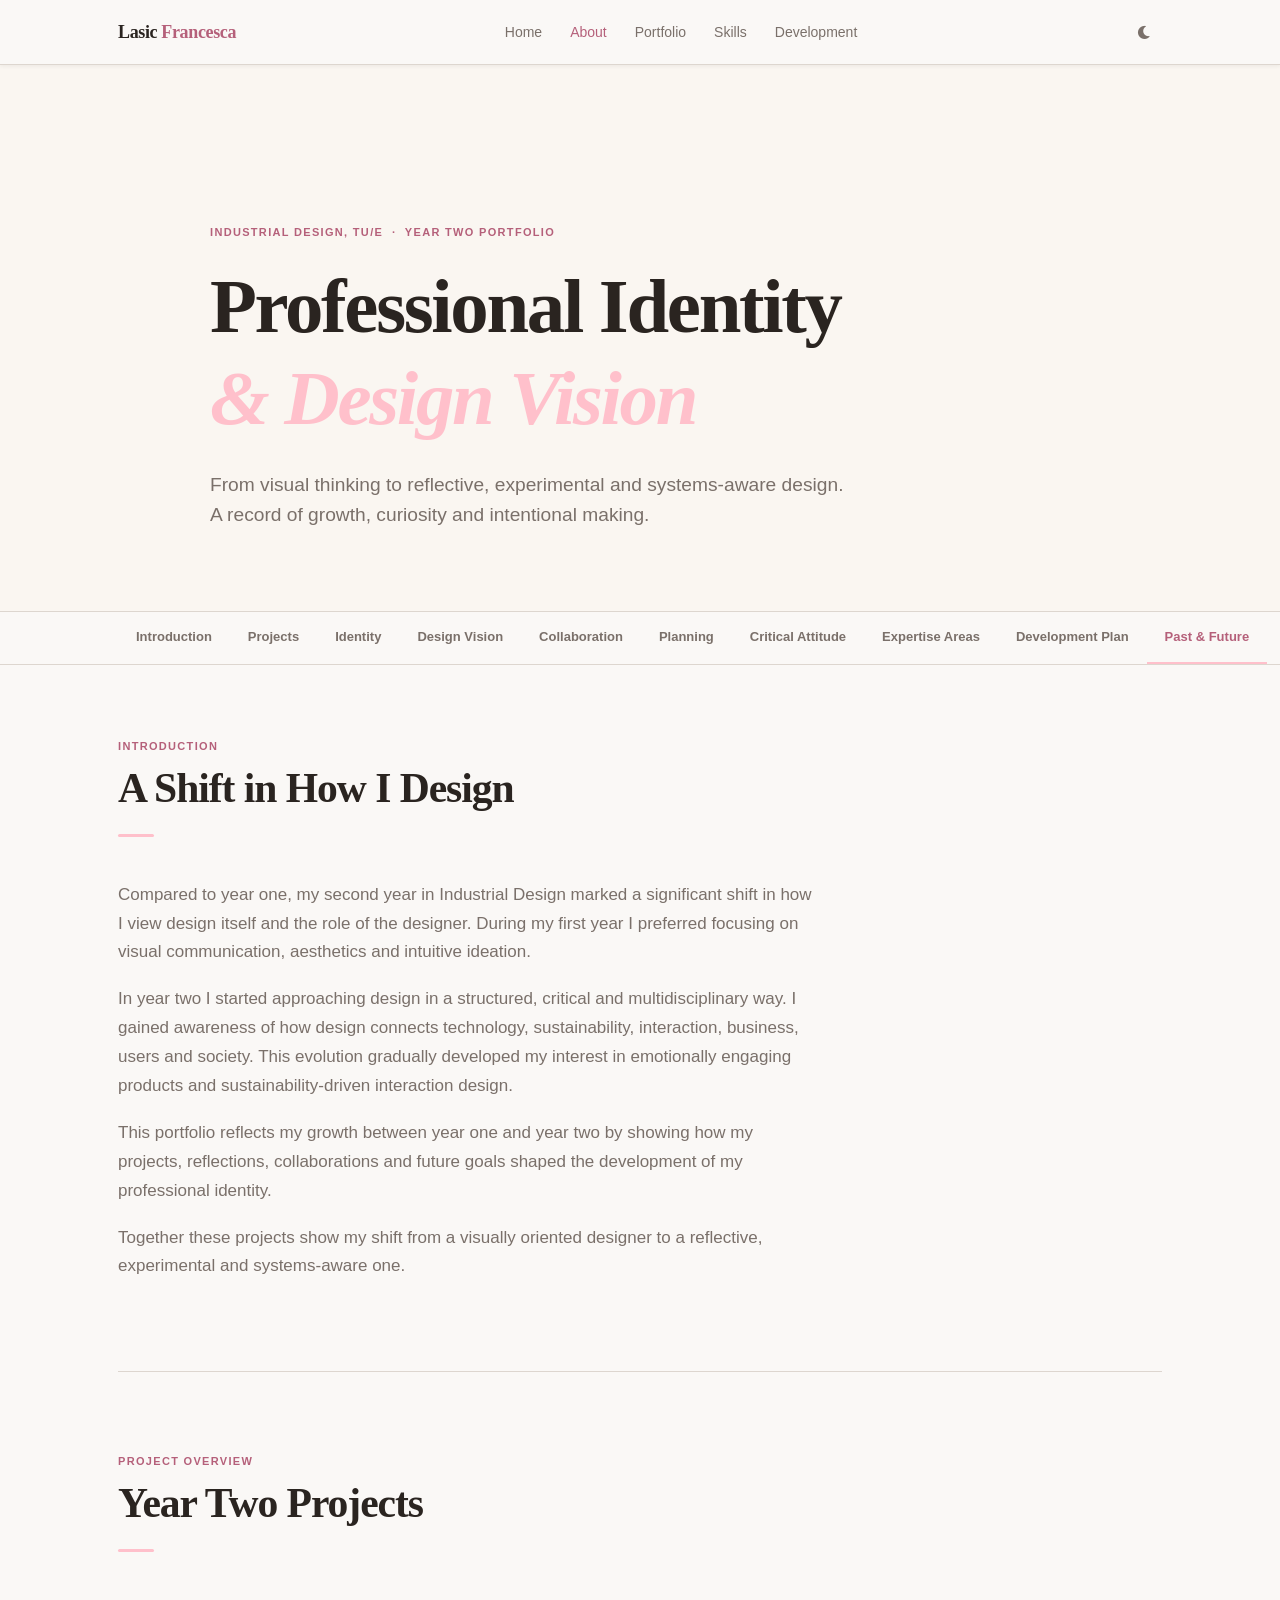
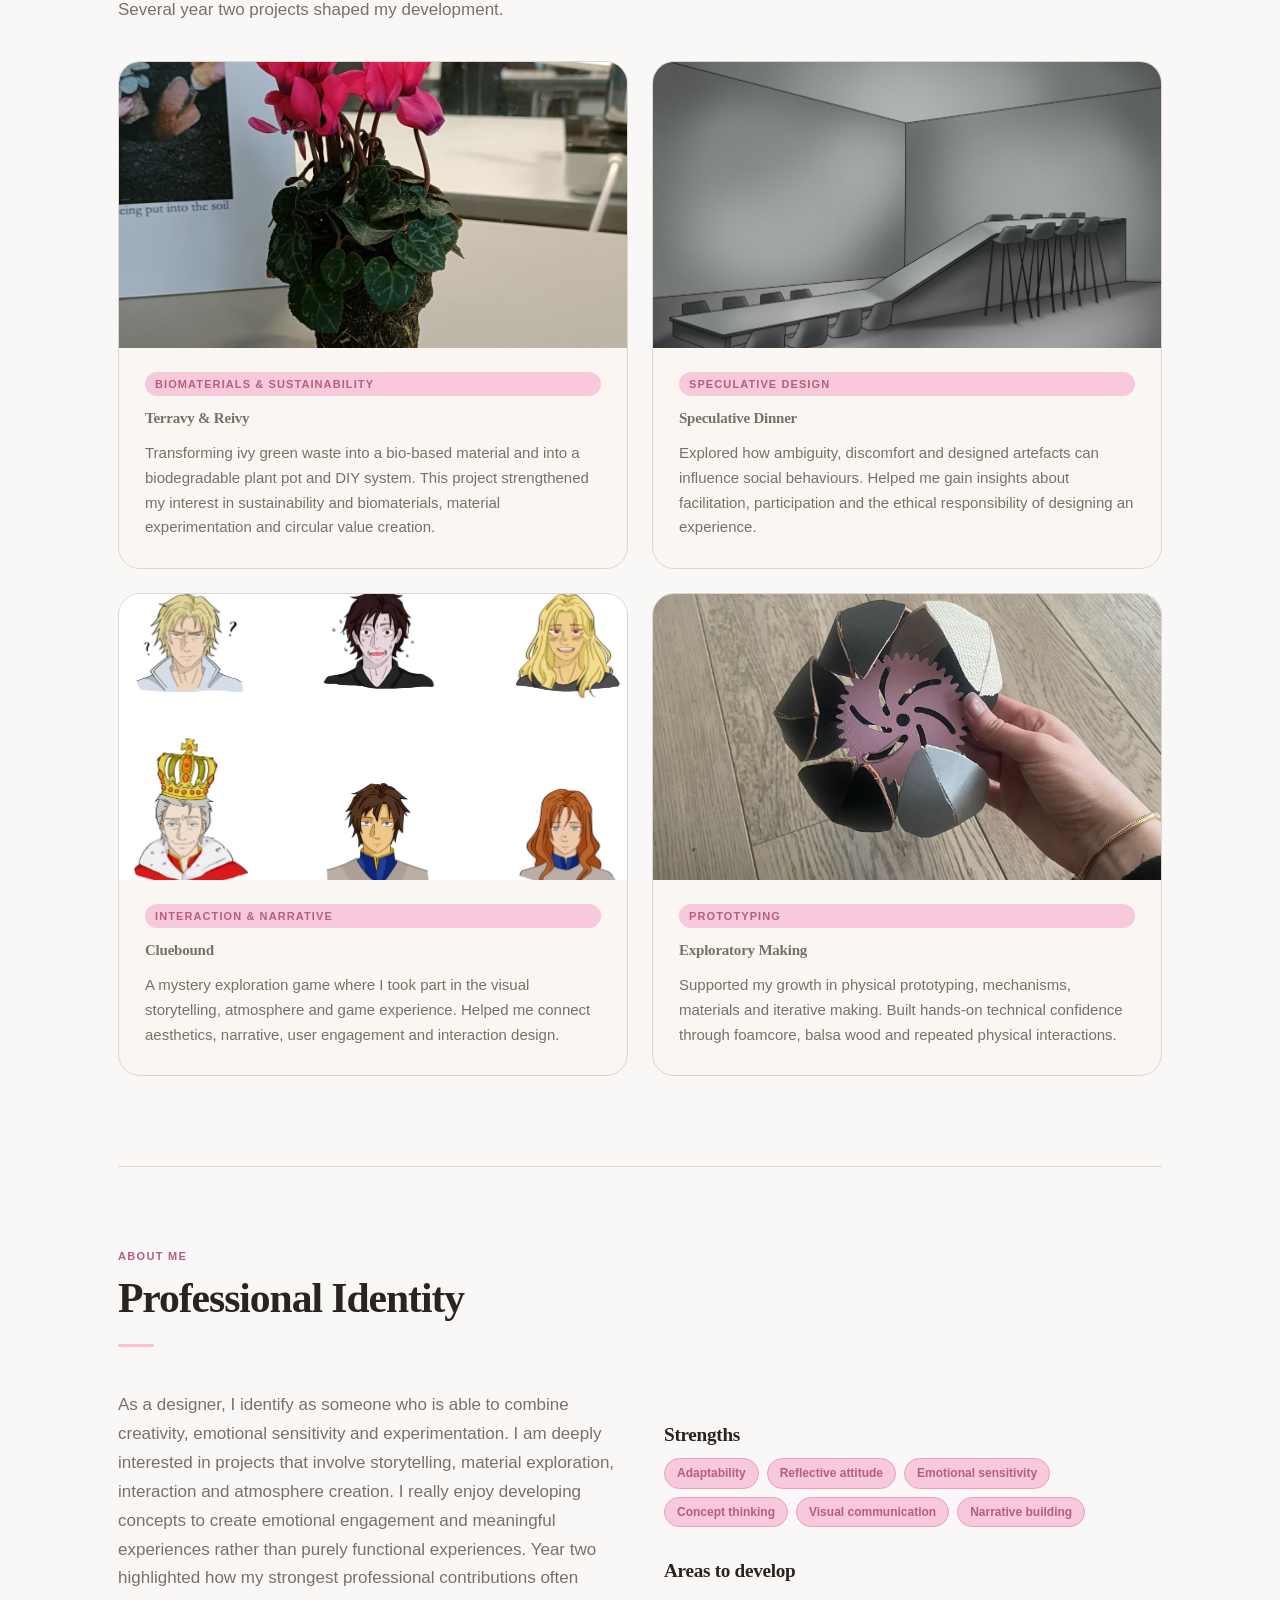
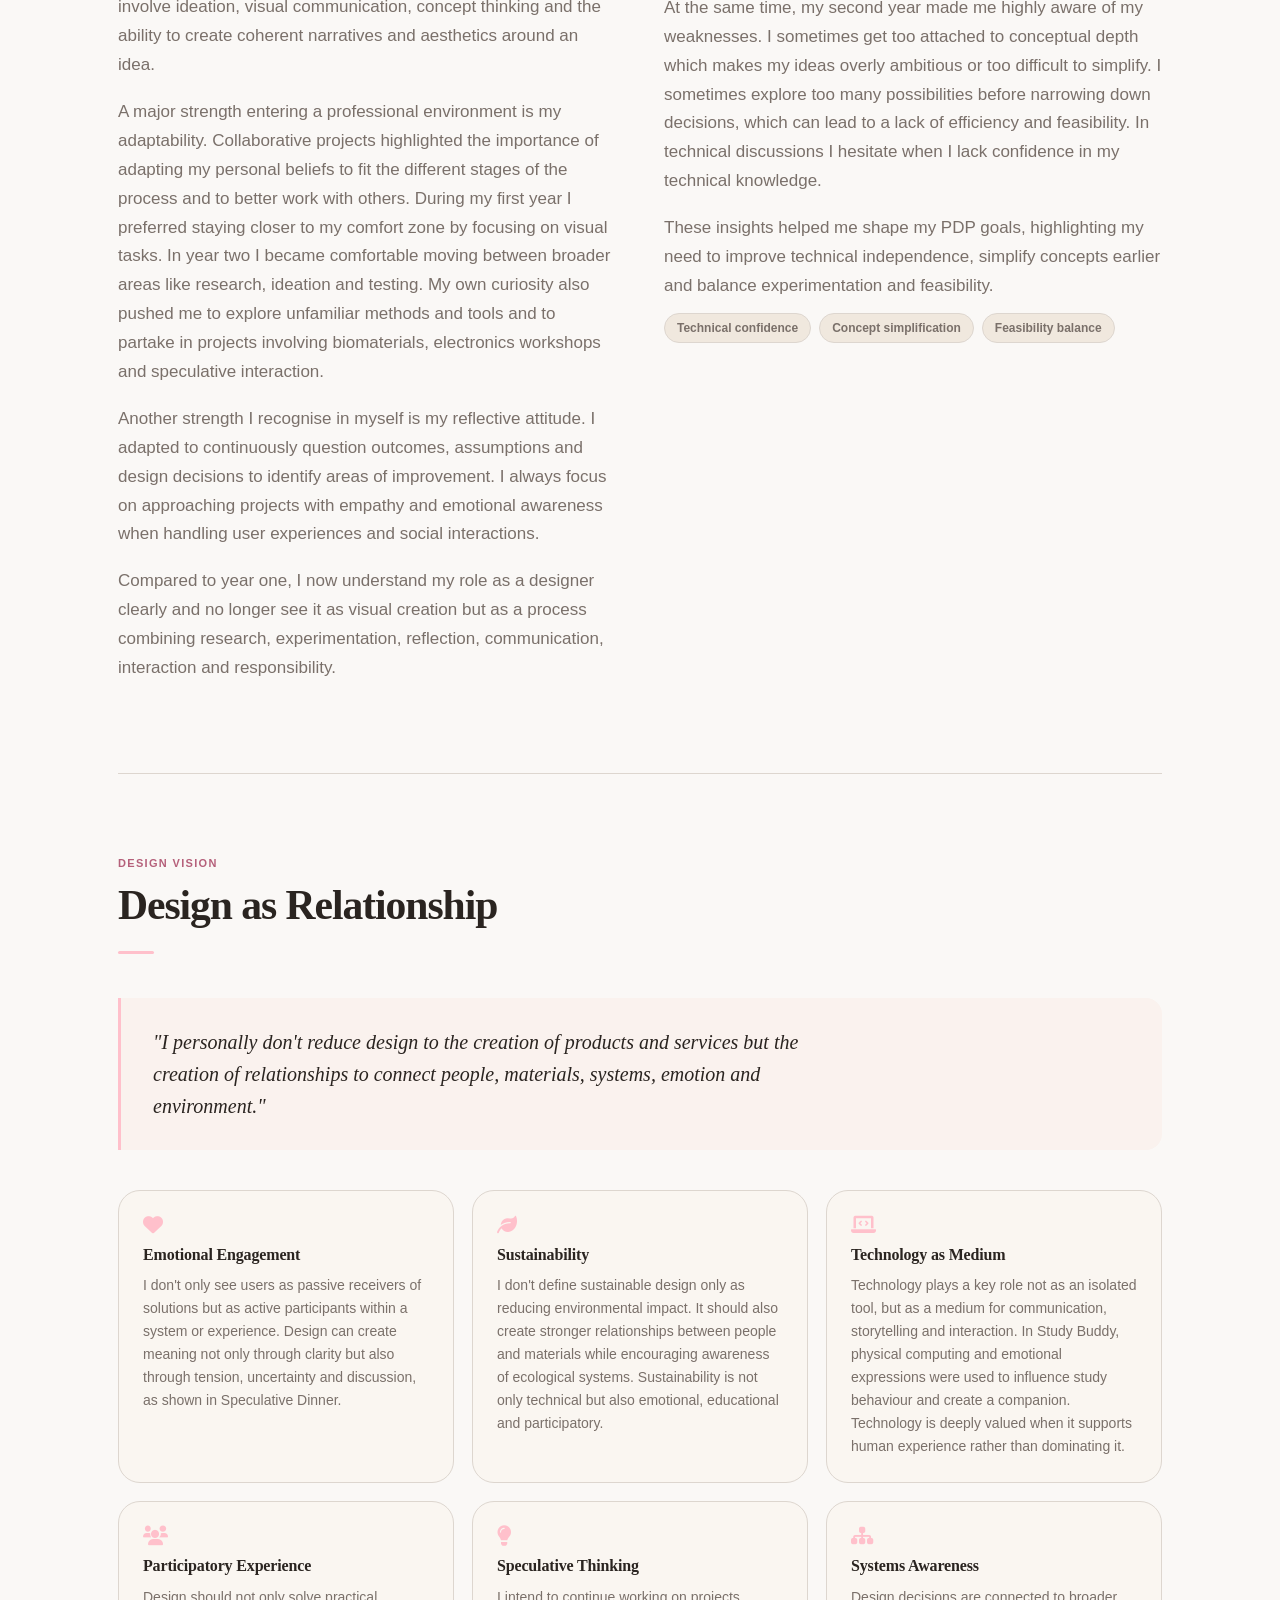
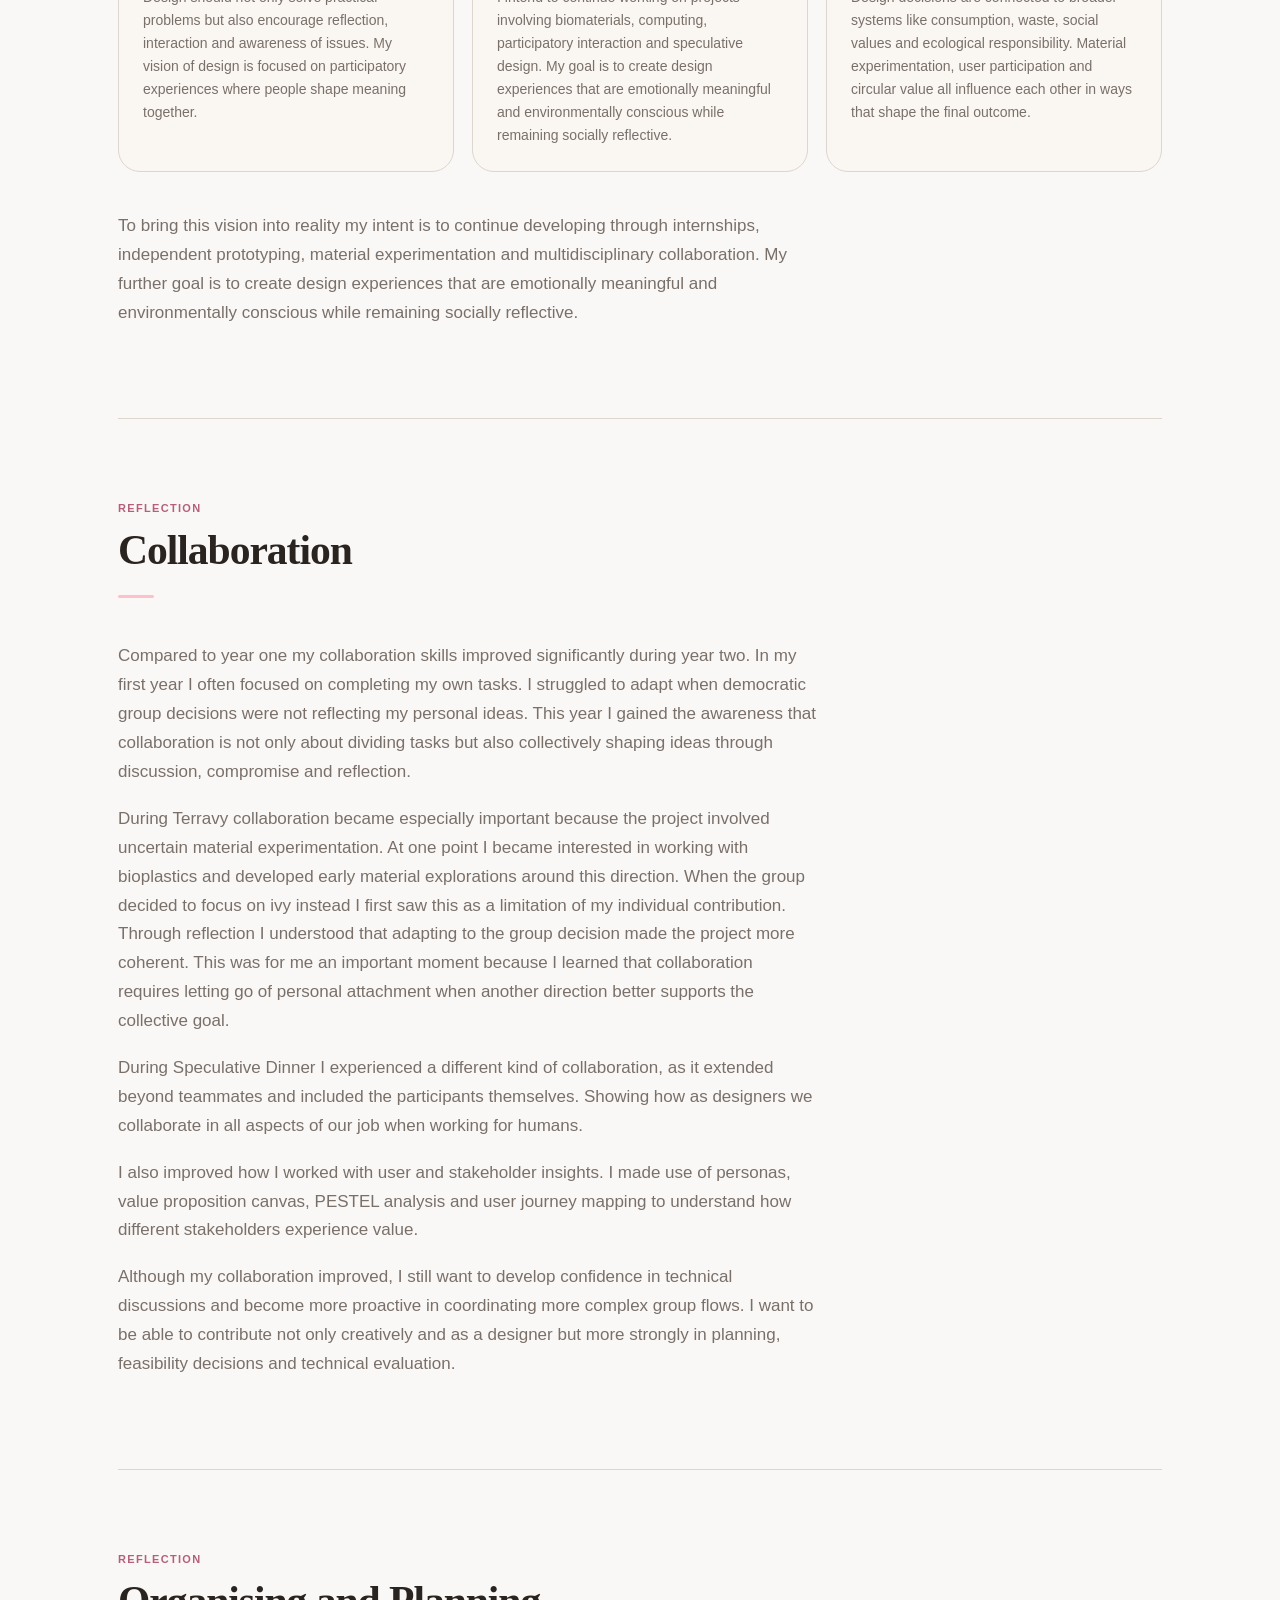
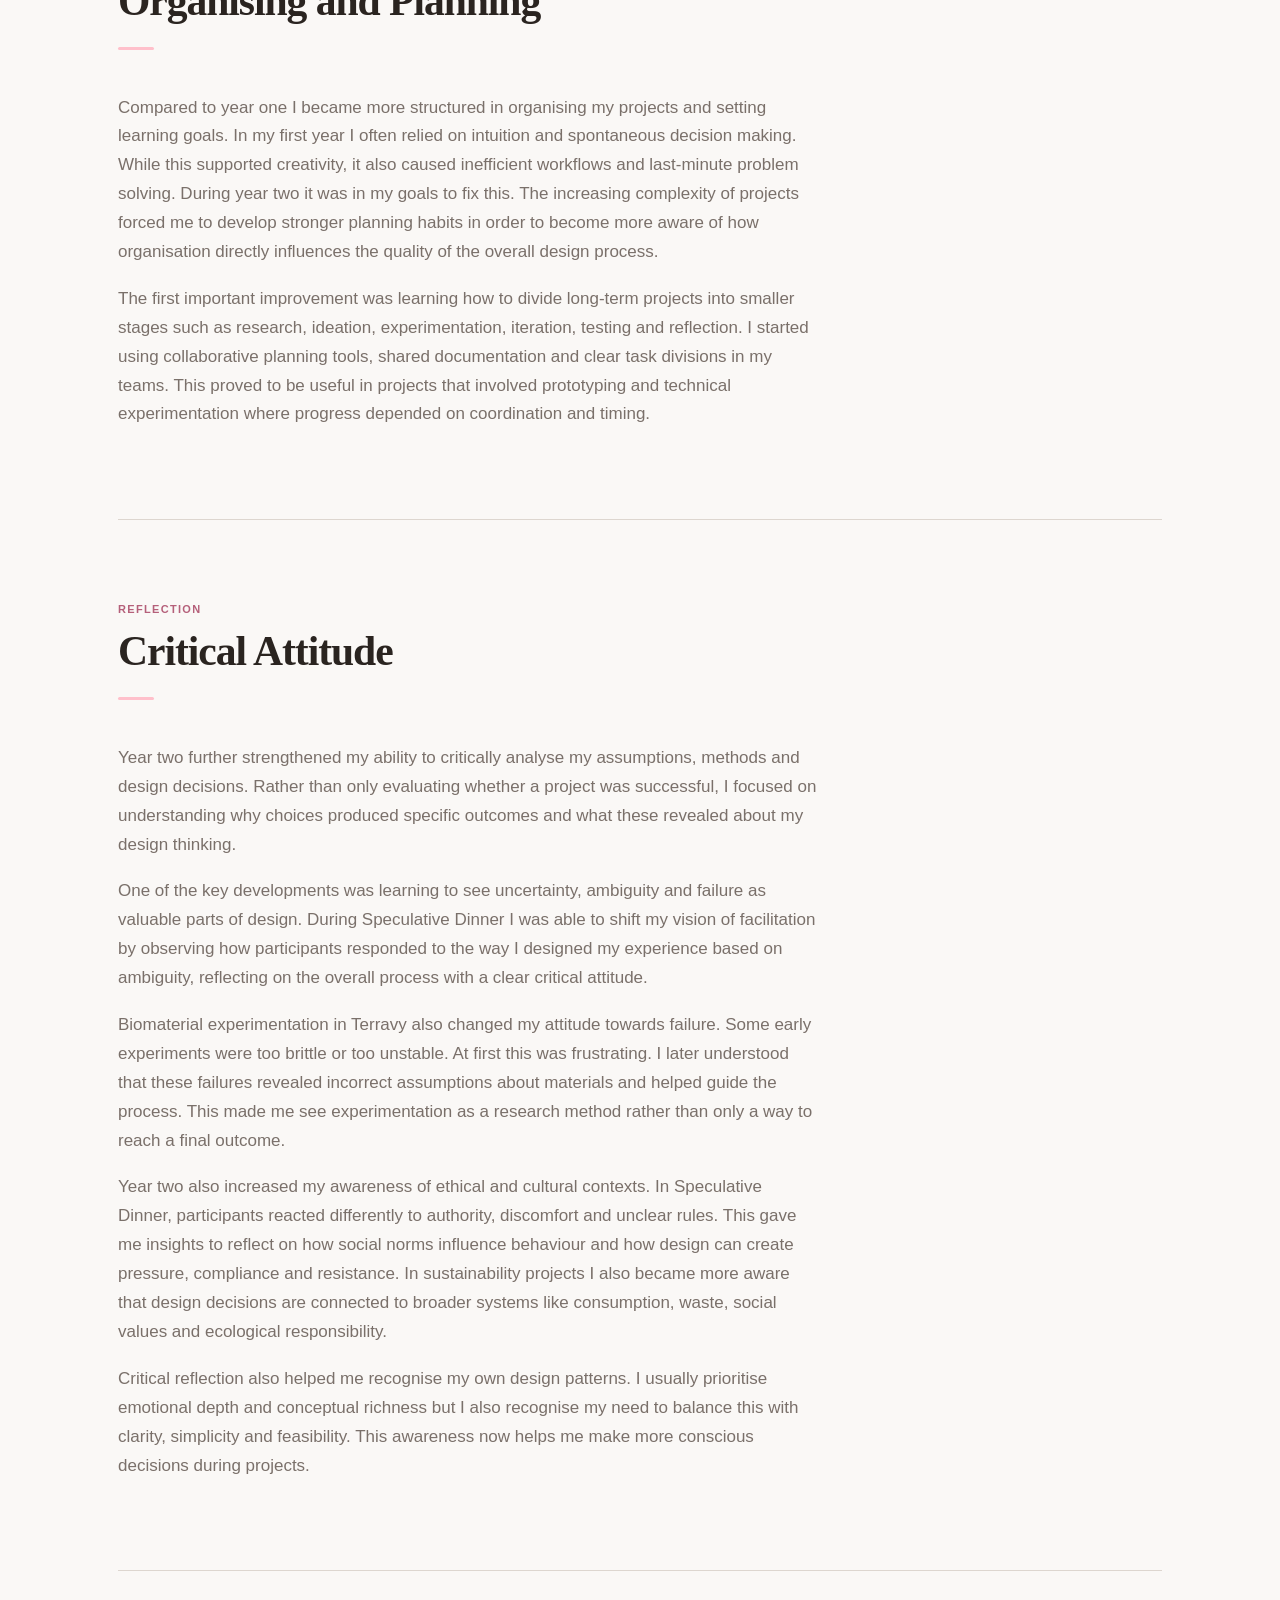
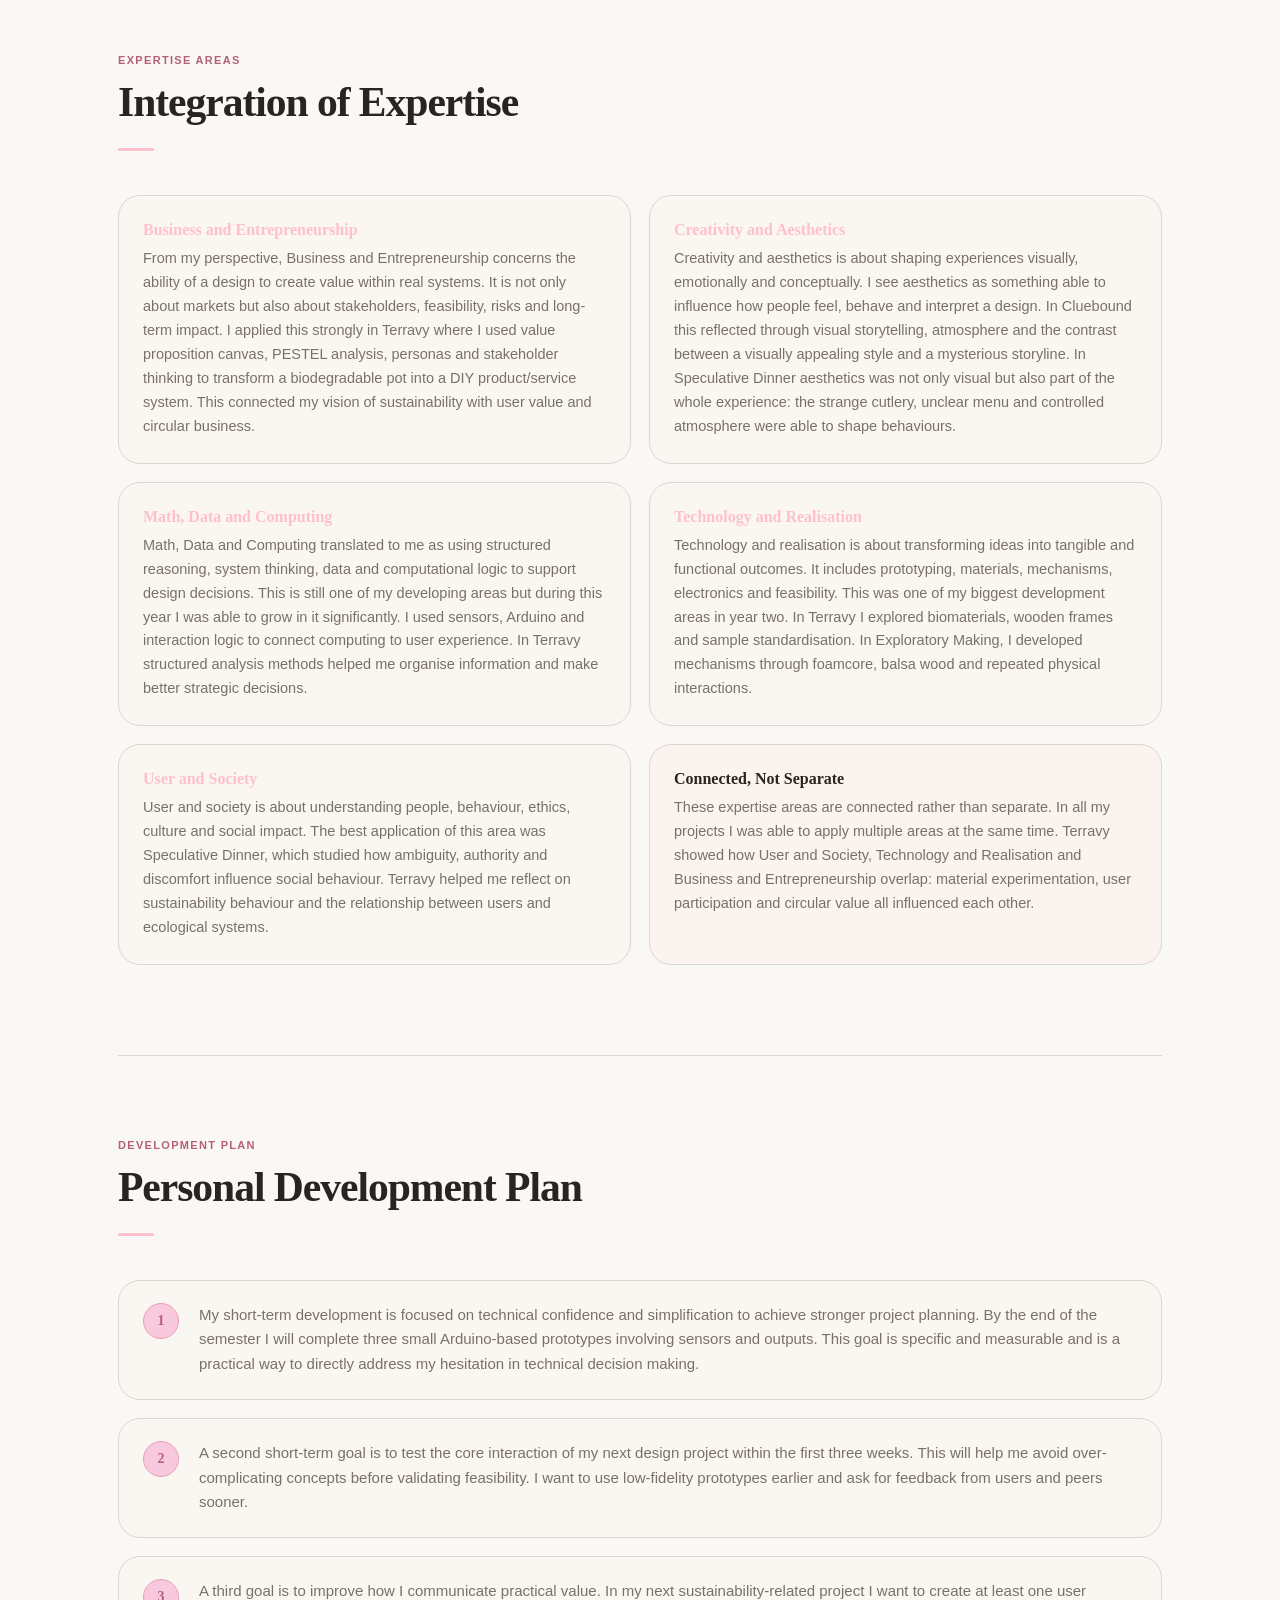
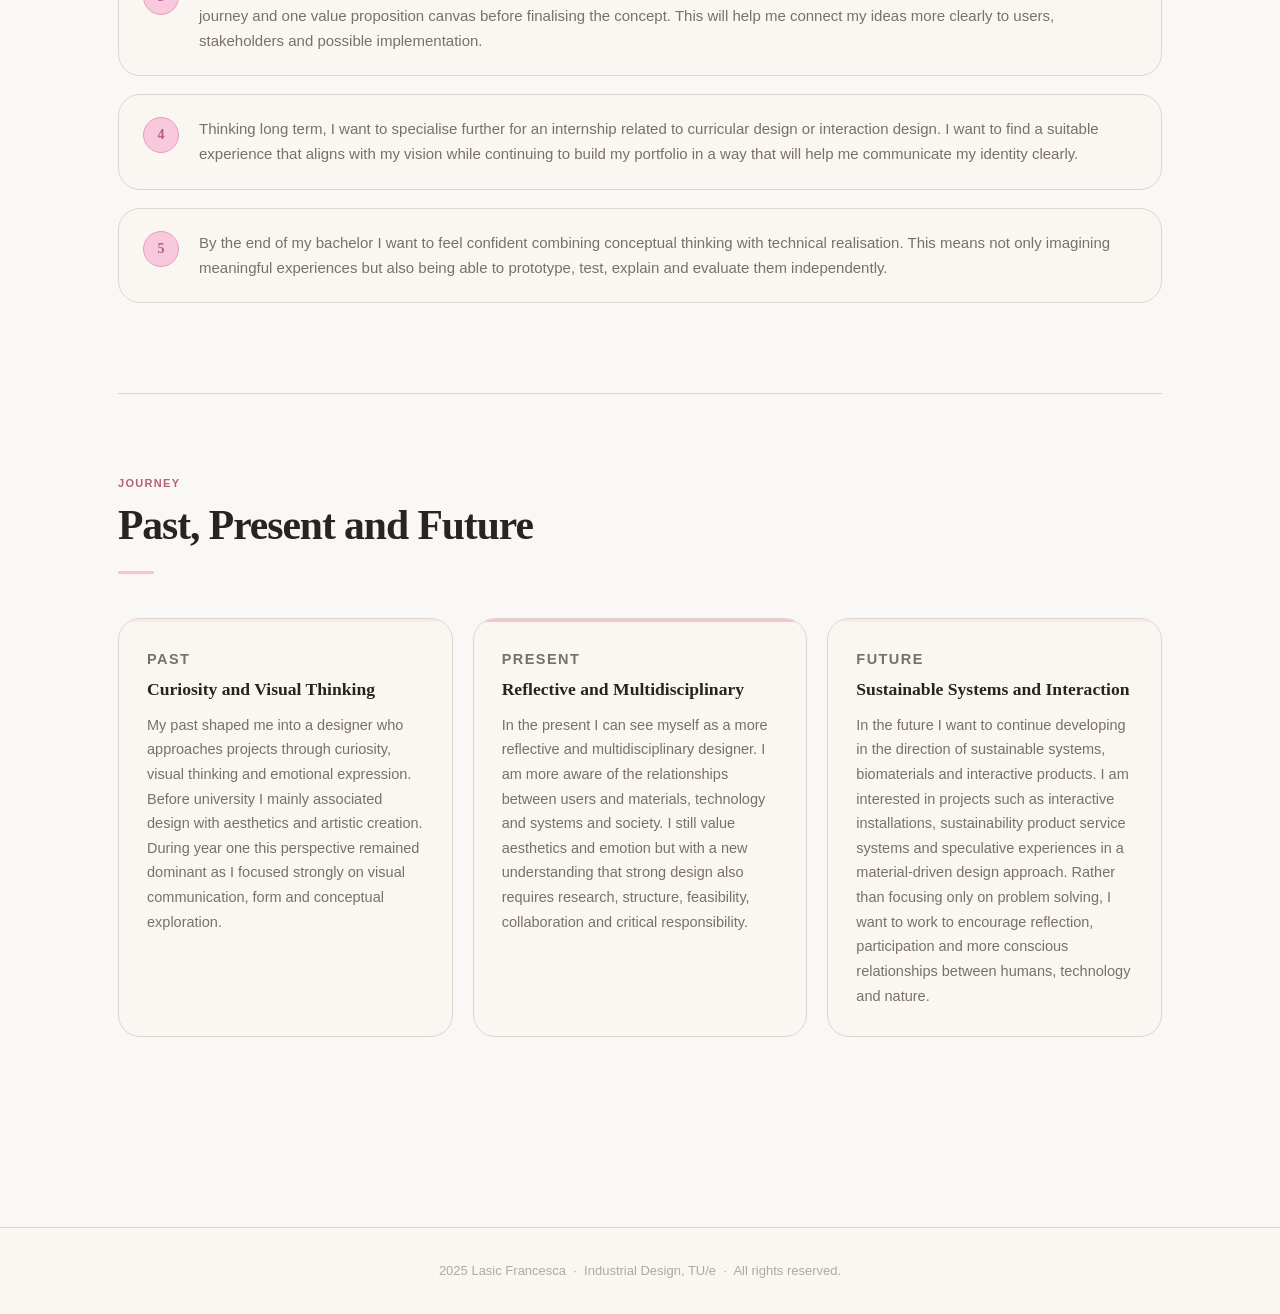
==== commit 73149ce0: "Add files via upload" ====
--- a/index.html
+++ b/index.html
@@ -15,8 +15,8 @@
       --pink-hover:  #e8a0b4;
       --pink-light:  #f8c8dc;
       --bg:          #faf8f6;
-      --surface:     #fffff0;
-      --surface2:    #f0f0d8;
+      --surface:     #faf6f1;
+      --surface2:    #f0e8de;
       --border:      #ddd6cf;
       --text:        #2a2420;
       --muted:       #7a706a;
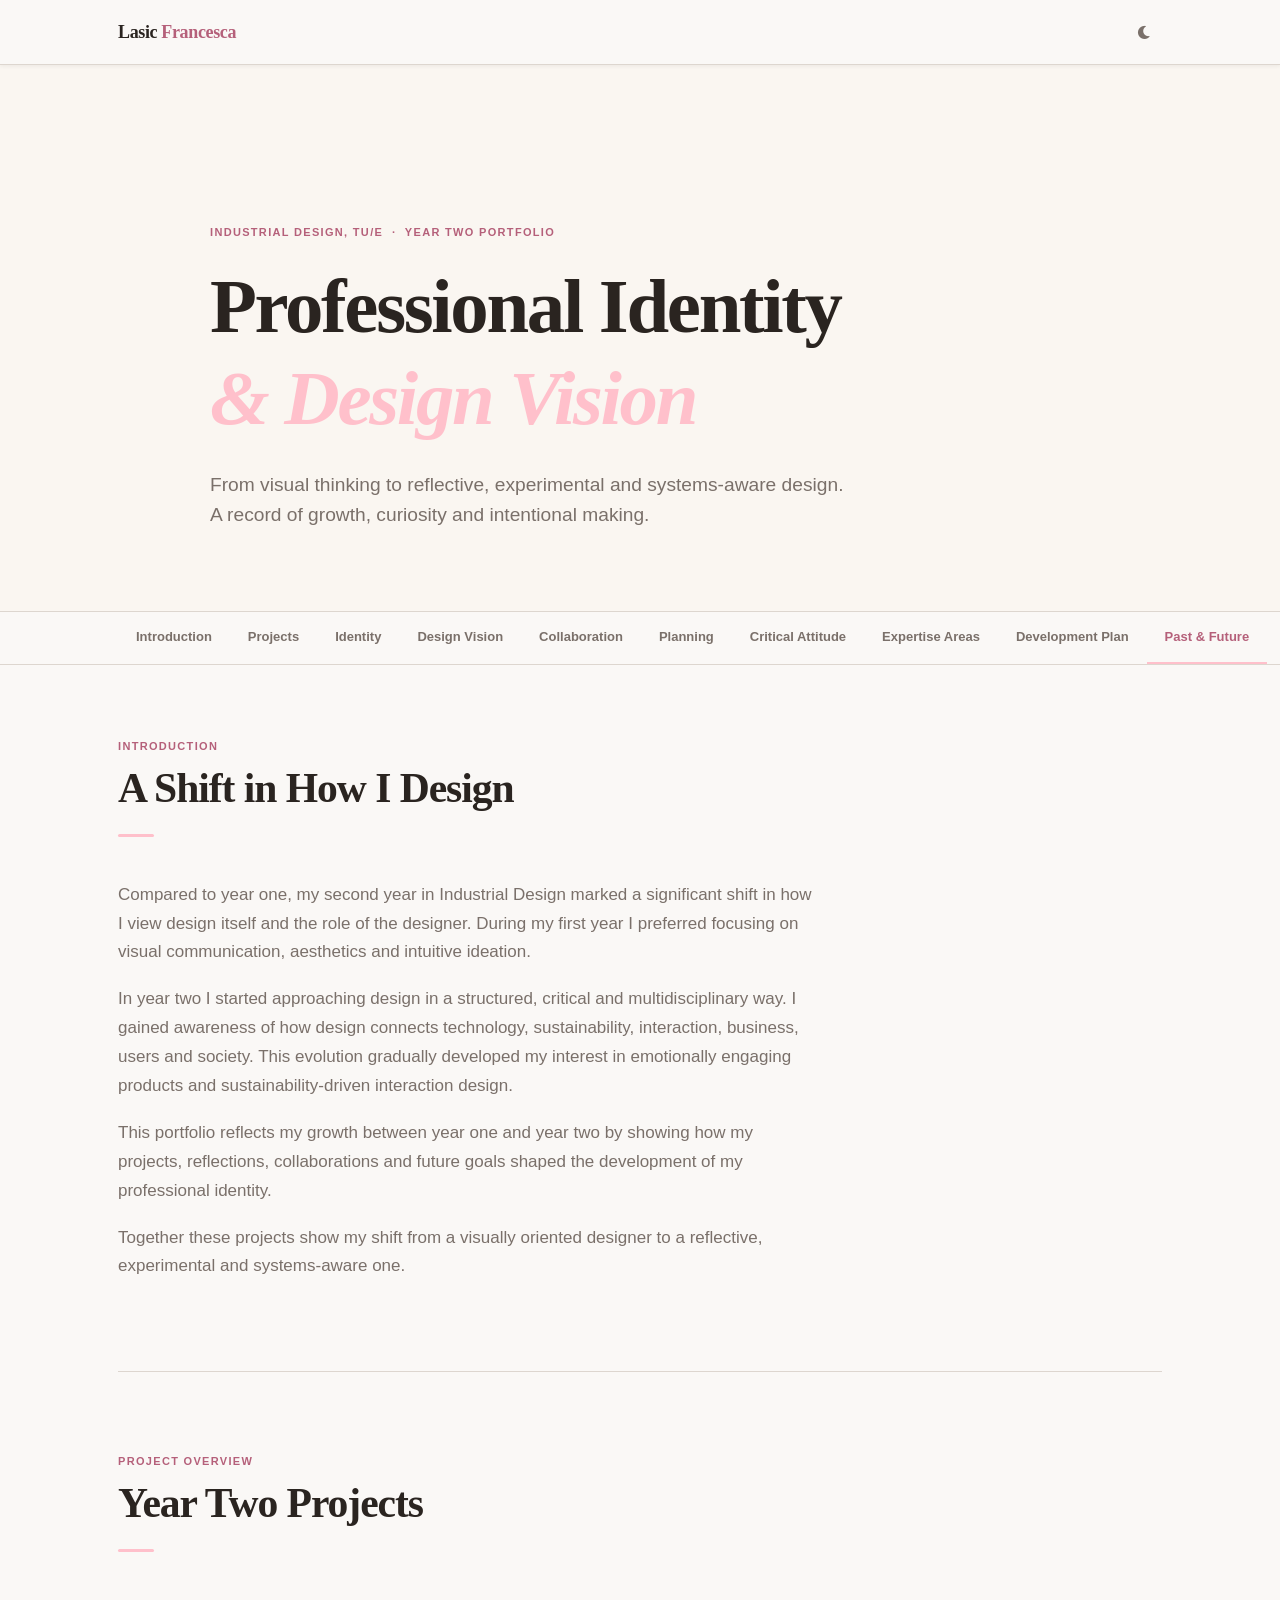
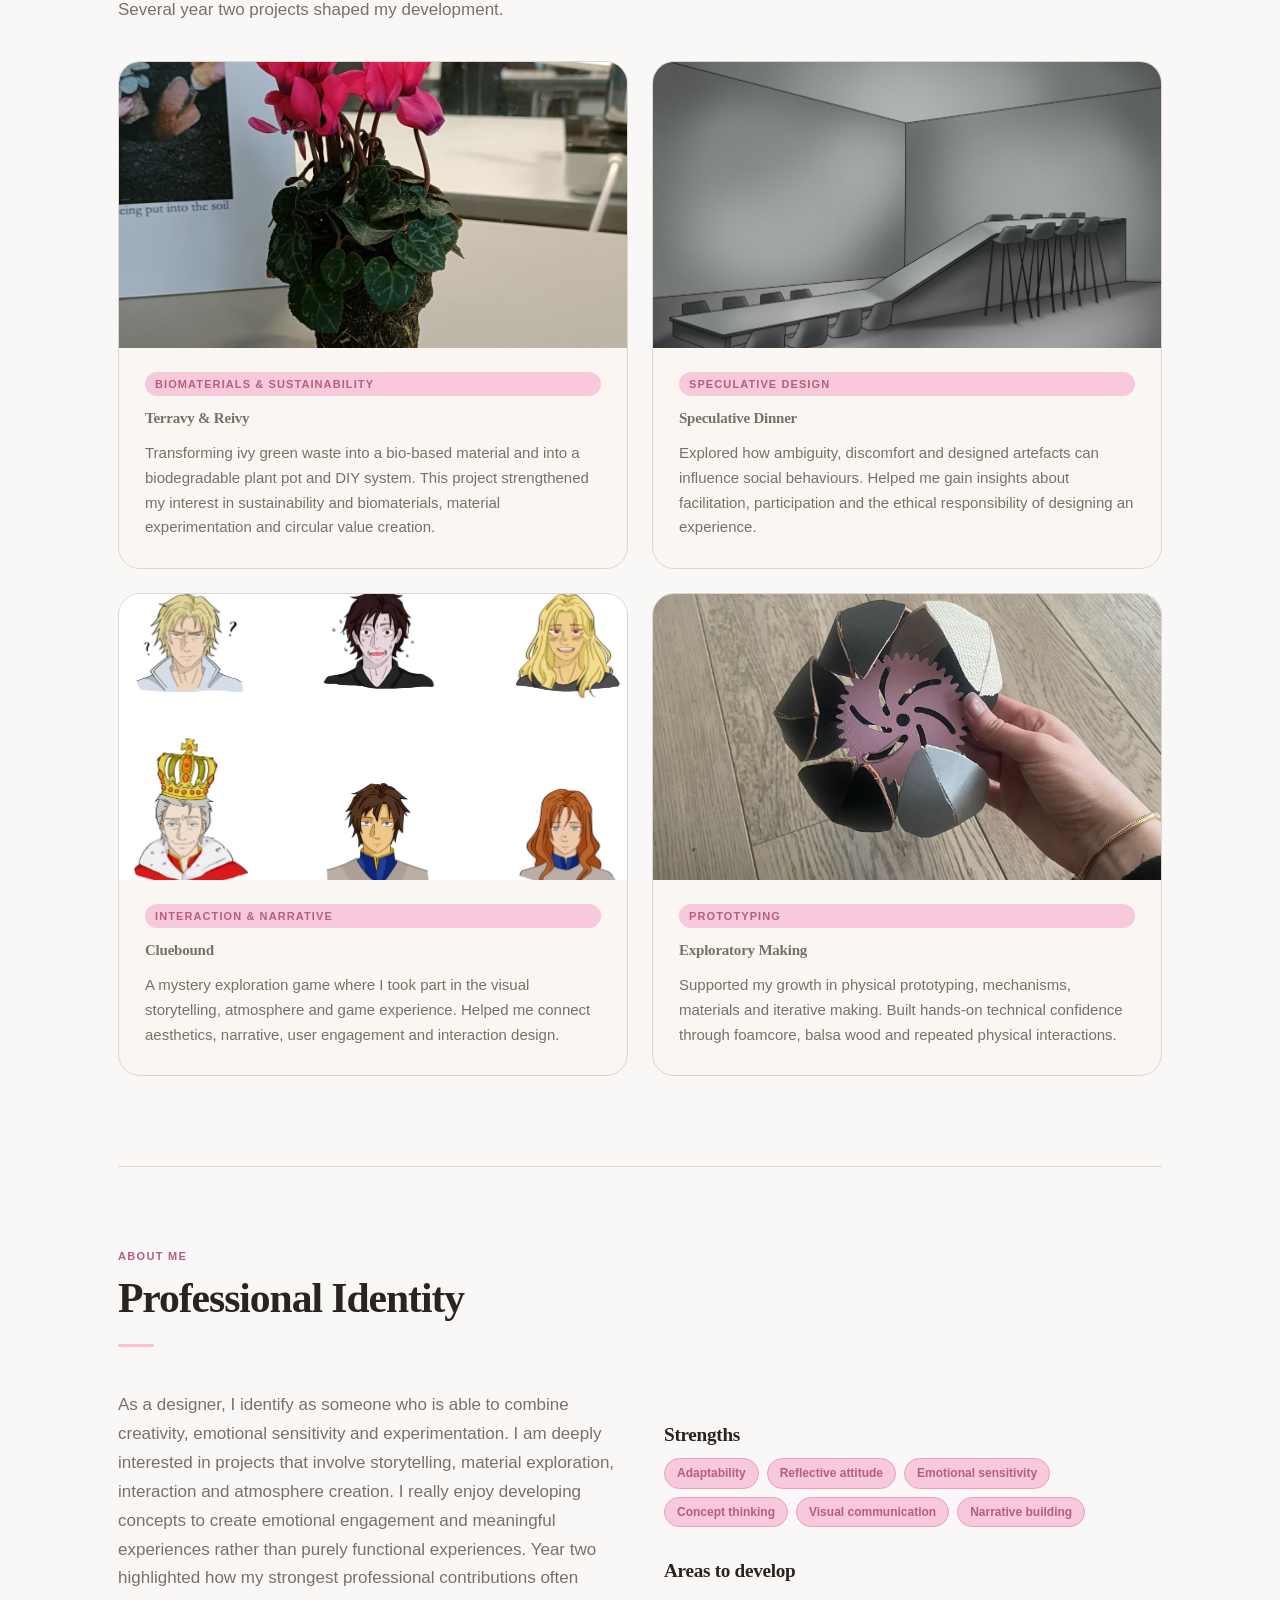
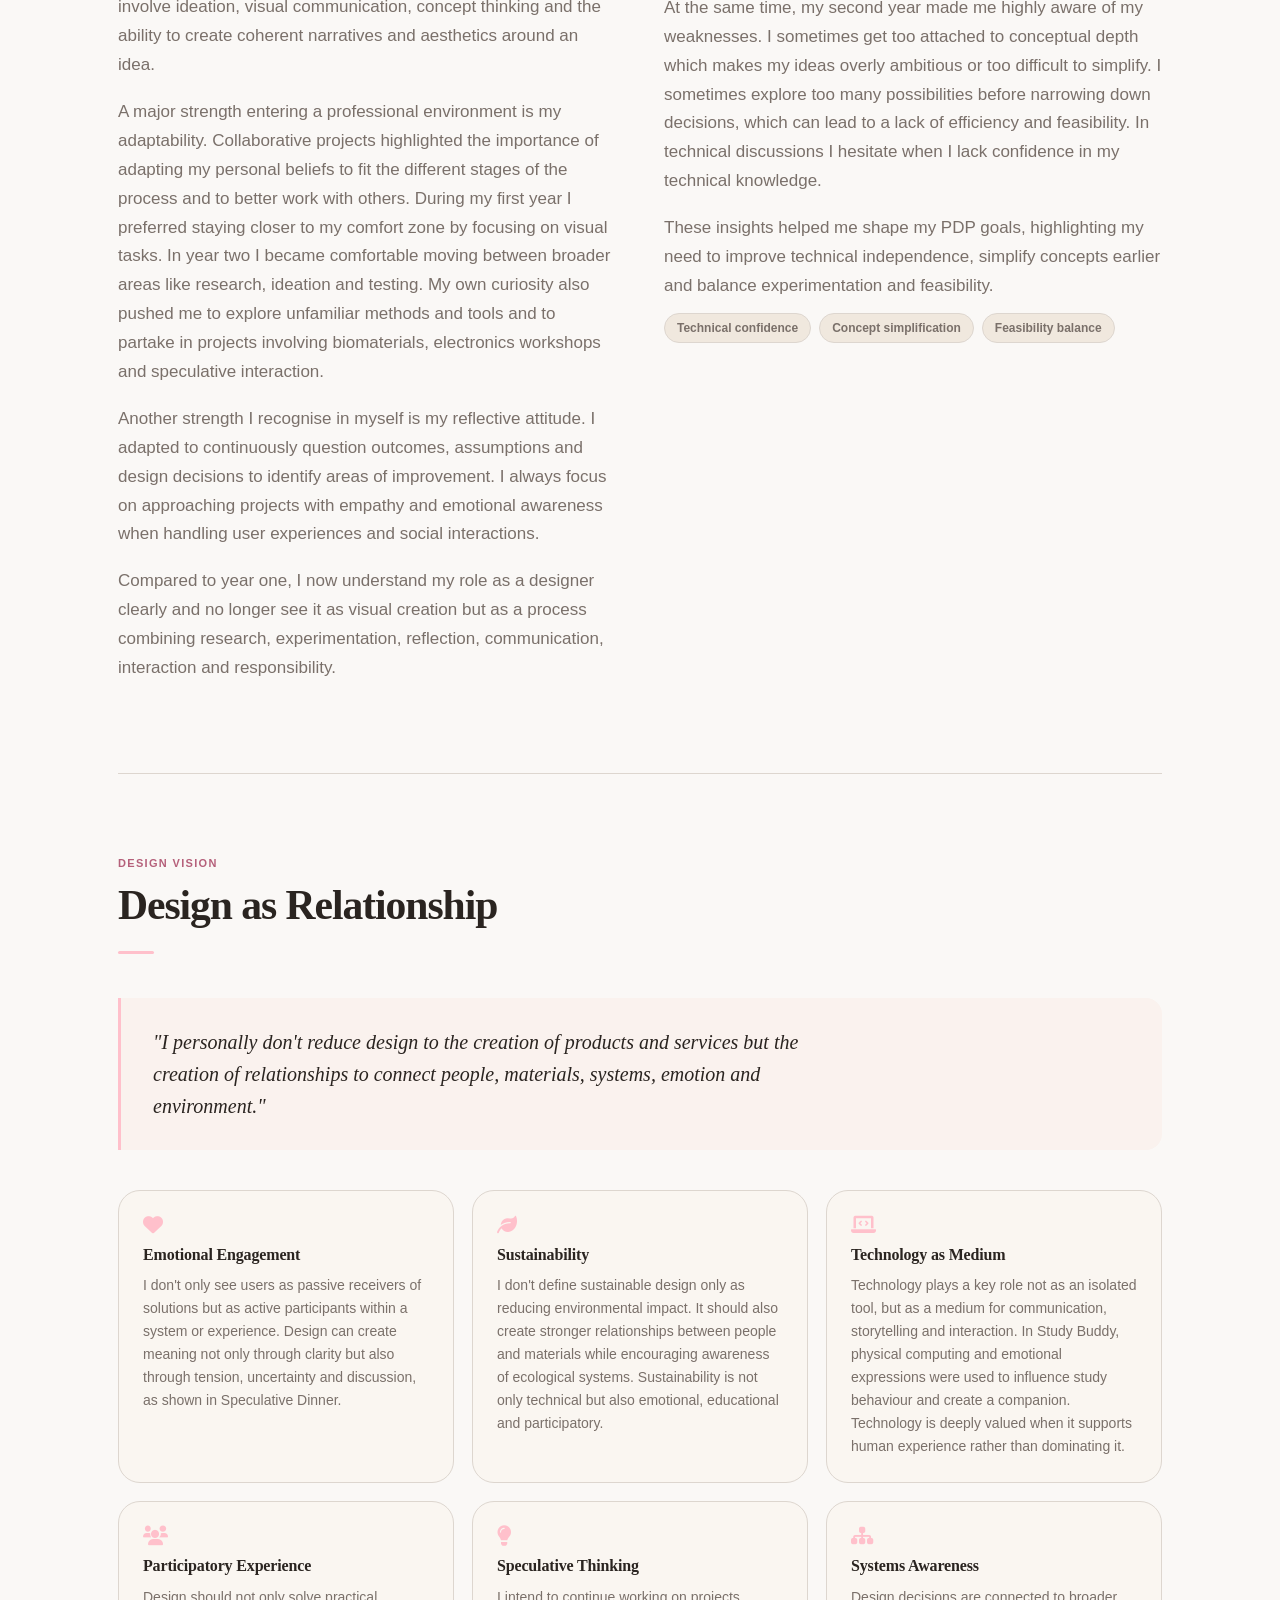
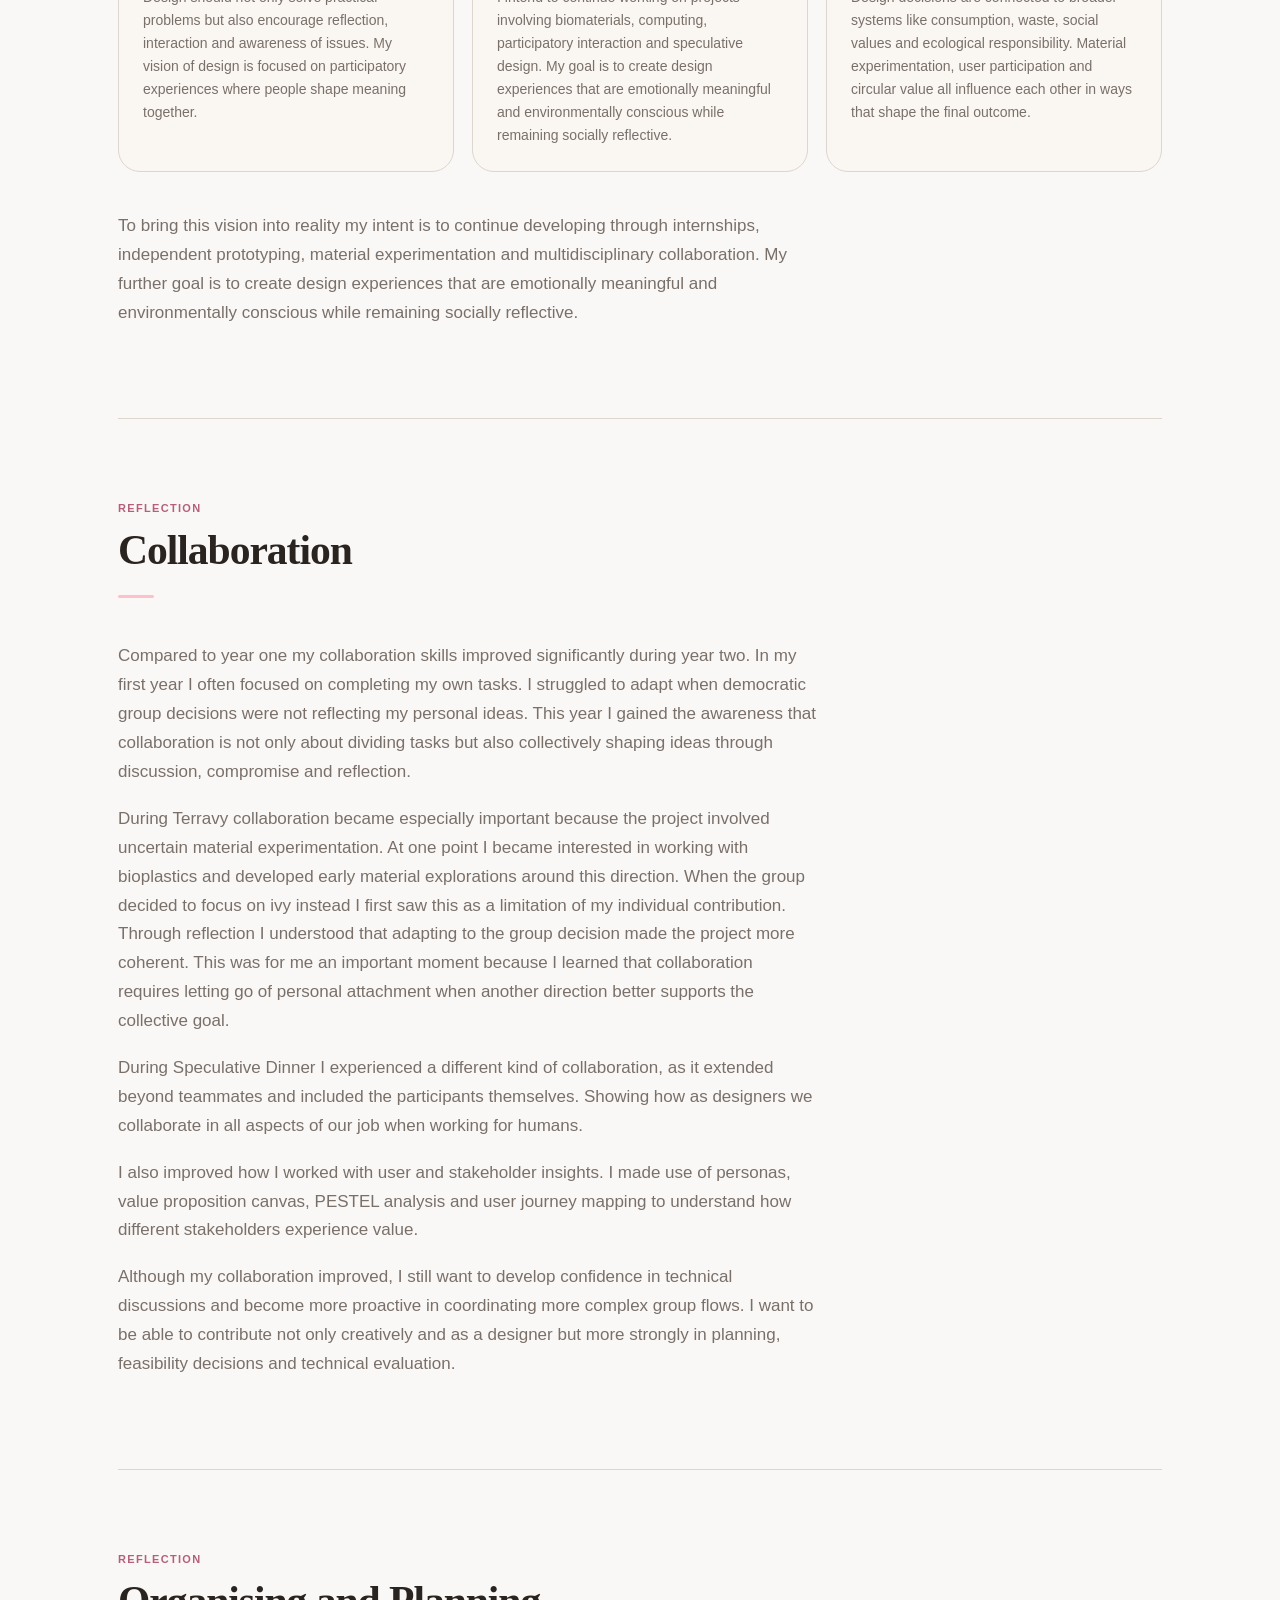
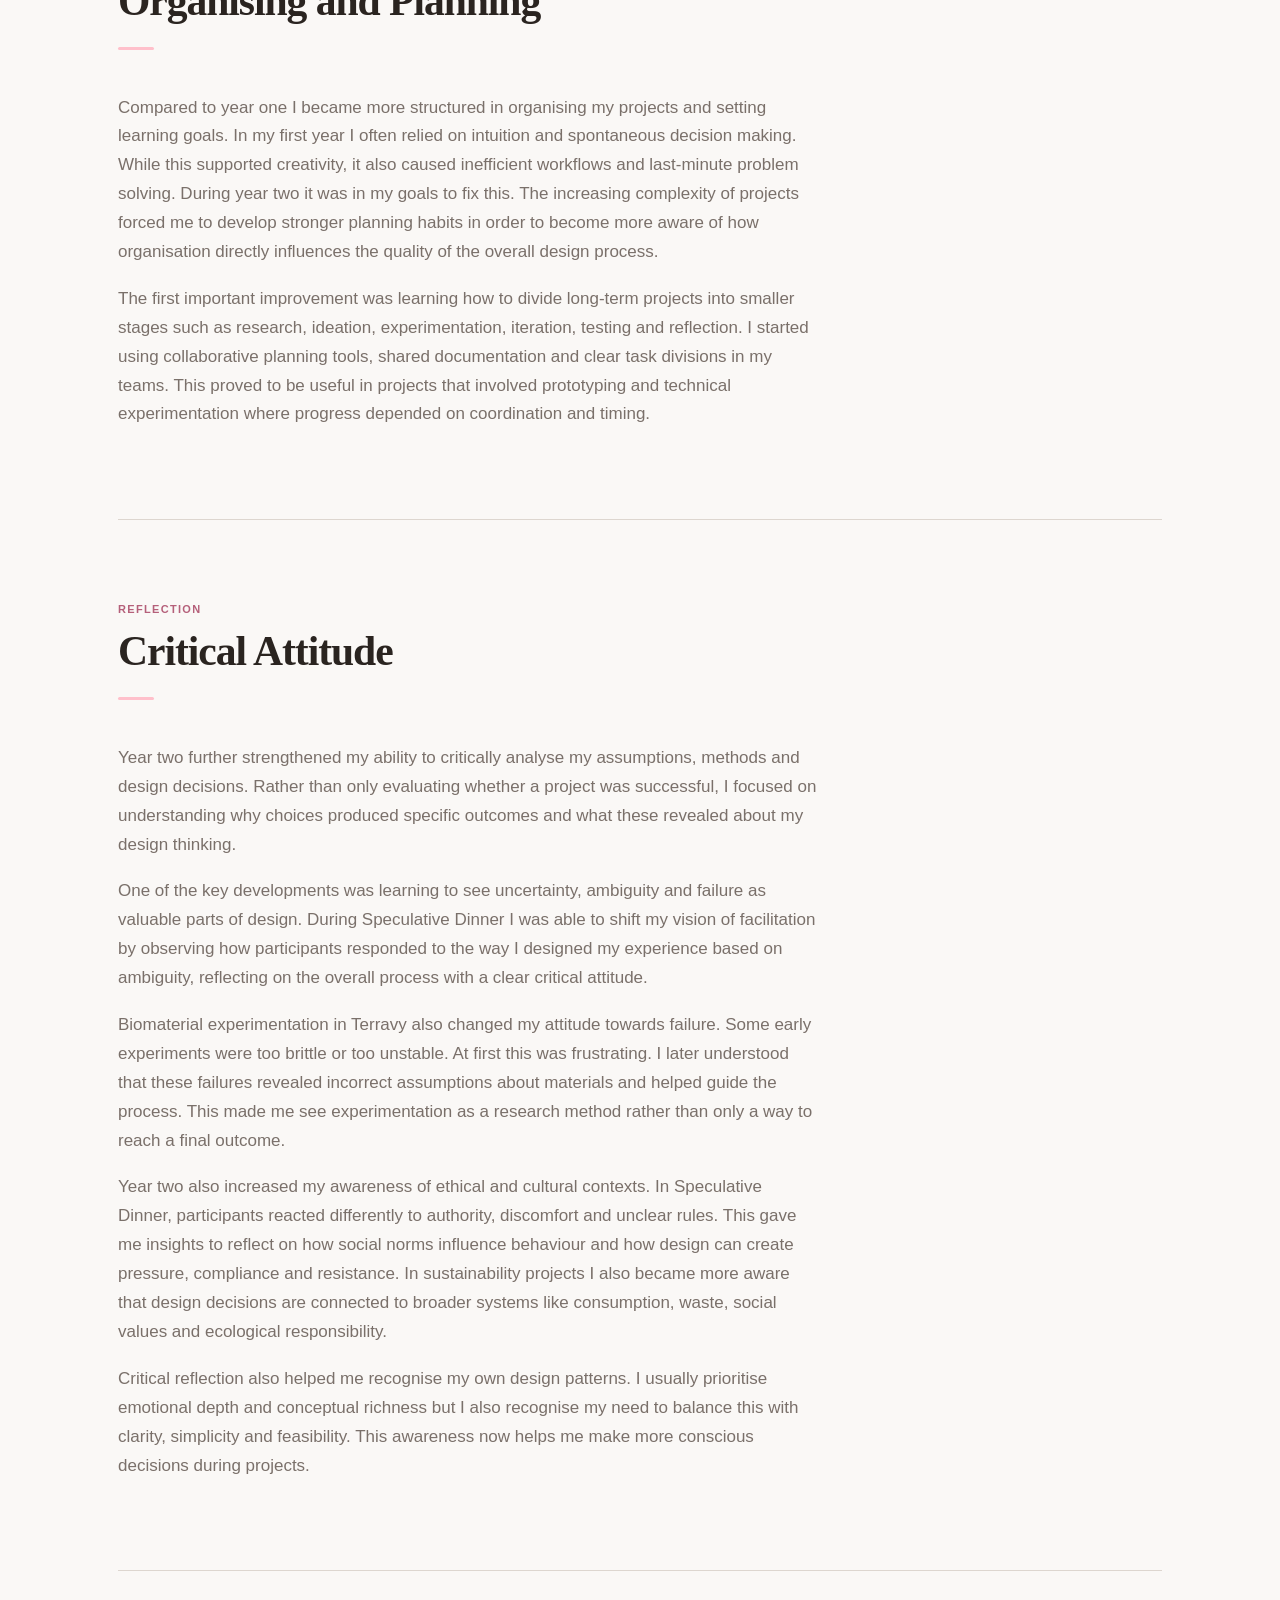
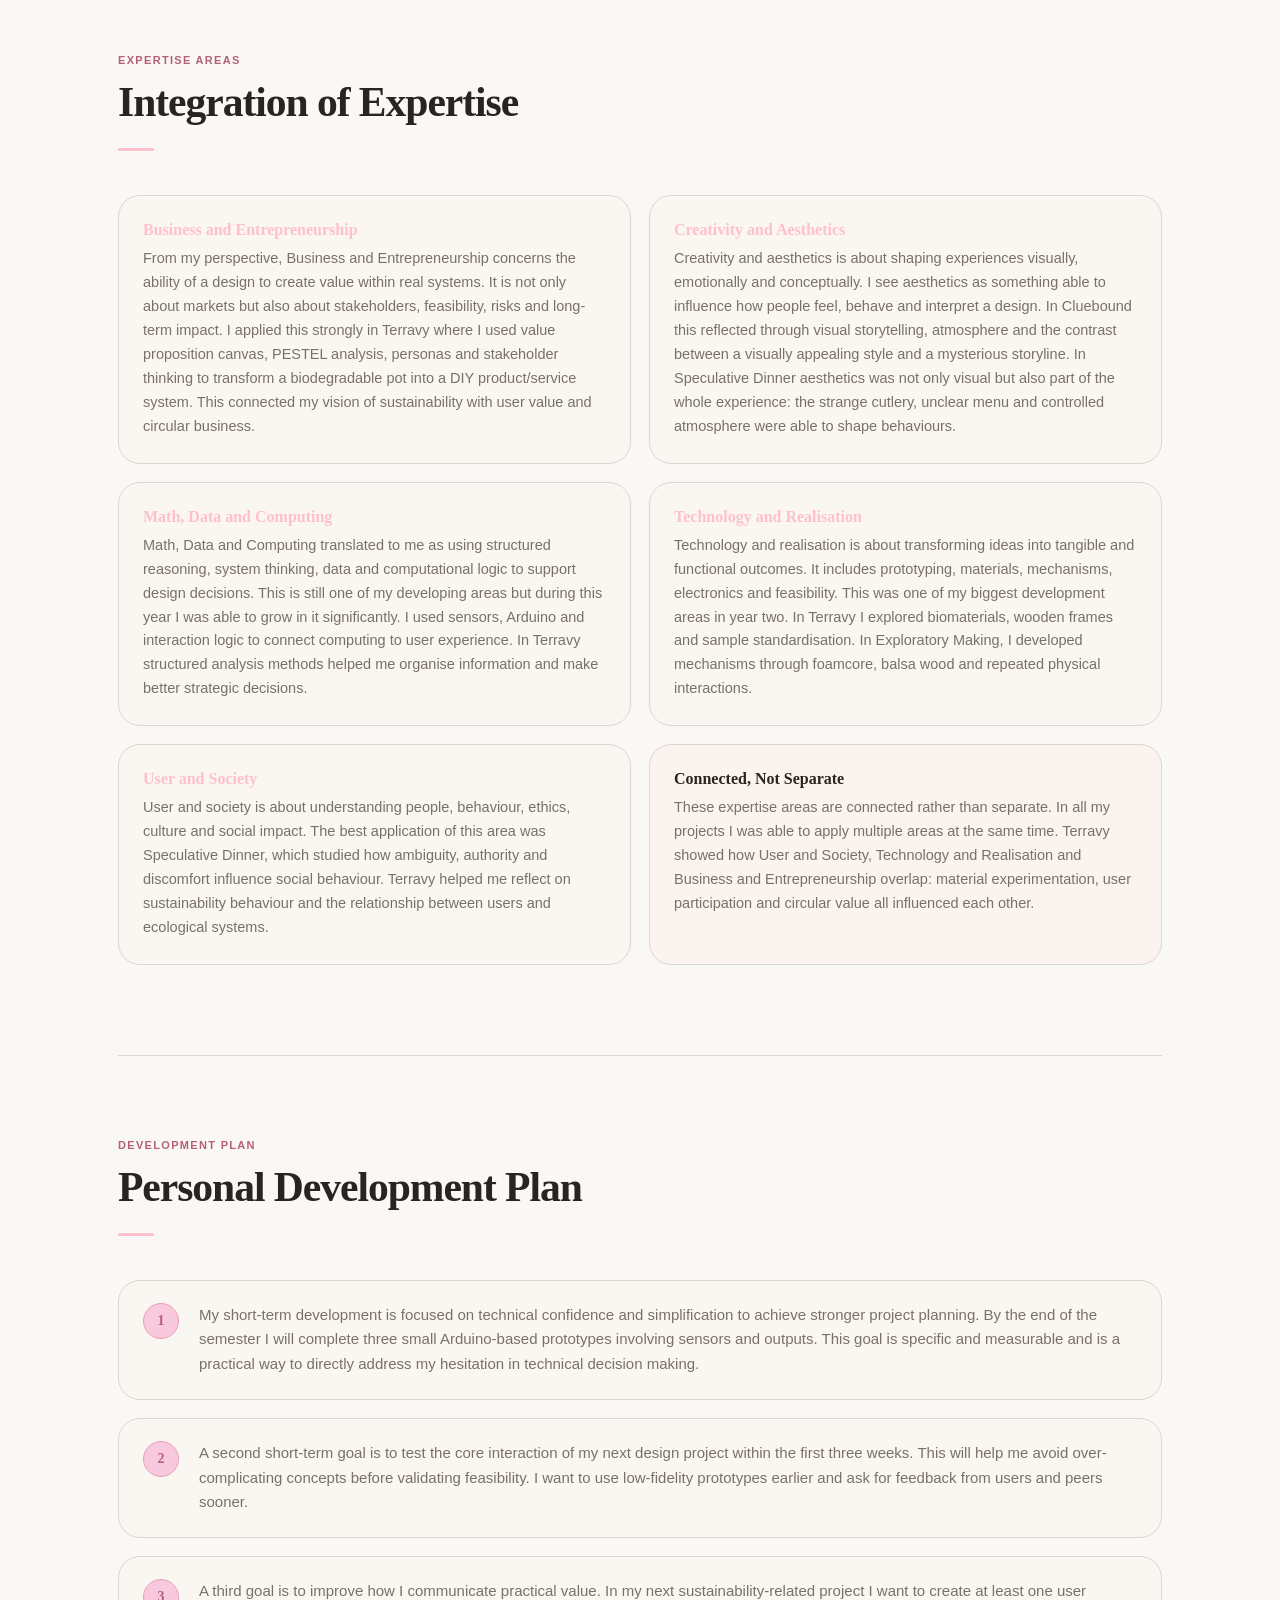
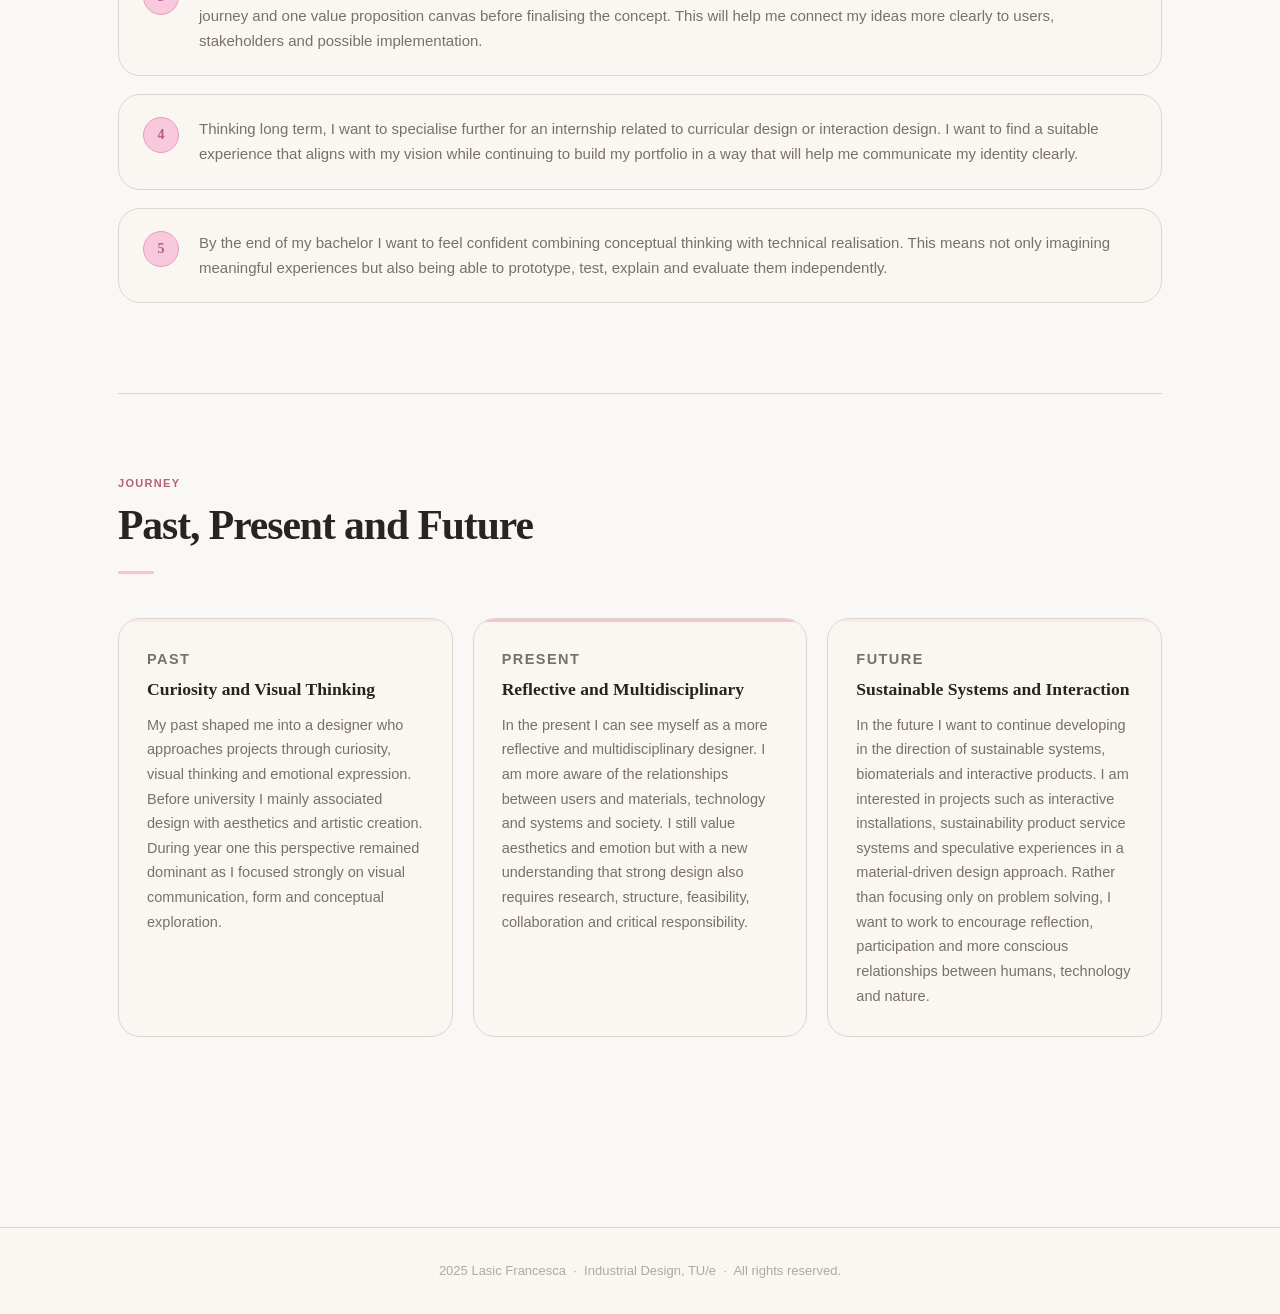
==== commit f17bc2a2: "Update index.html" ====
--- a/index.html
+++ b/index.html
@@ -327,15 +327,6 @@
   <header>
     <div class="header-inner">
       <a href="https://francescalasic.github.io/home/" class="logo">Lasic <span>Francesca</span></a>
-      <nav aria-label="Primary">
-        <ul>
-          <li><a href="https://francescalasic.github.io/home/">Home</a></li>
-          <li><a href="#introduction" class="active">About</a></li>
-          <li><a href="https://francescalasic.github.io/home/#portfolio">Portfolio</a></li>
-          <li><a href="https://francescalasic.github.io/skills/">Skills</a></li>
-          <li><a href="https://francescalasic.github.io/development/">Development</a></li>
-        </ul>
-      </nav>
       <div class="header-right">
         <button class="theme-btn" data-theme-toggle aria-label="Toggle theme">
           <i class="fas fa-moon"></i>
@@ -733,4 +724,4 @@
   </script>
 
 </body>
-</html>+</html>
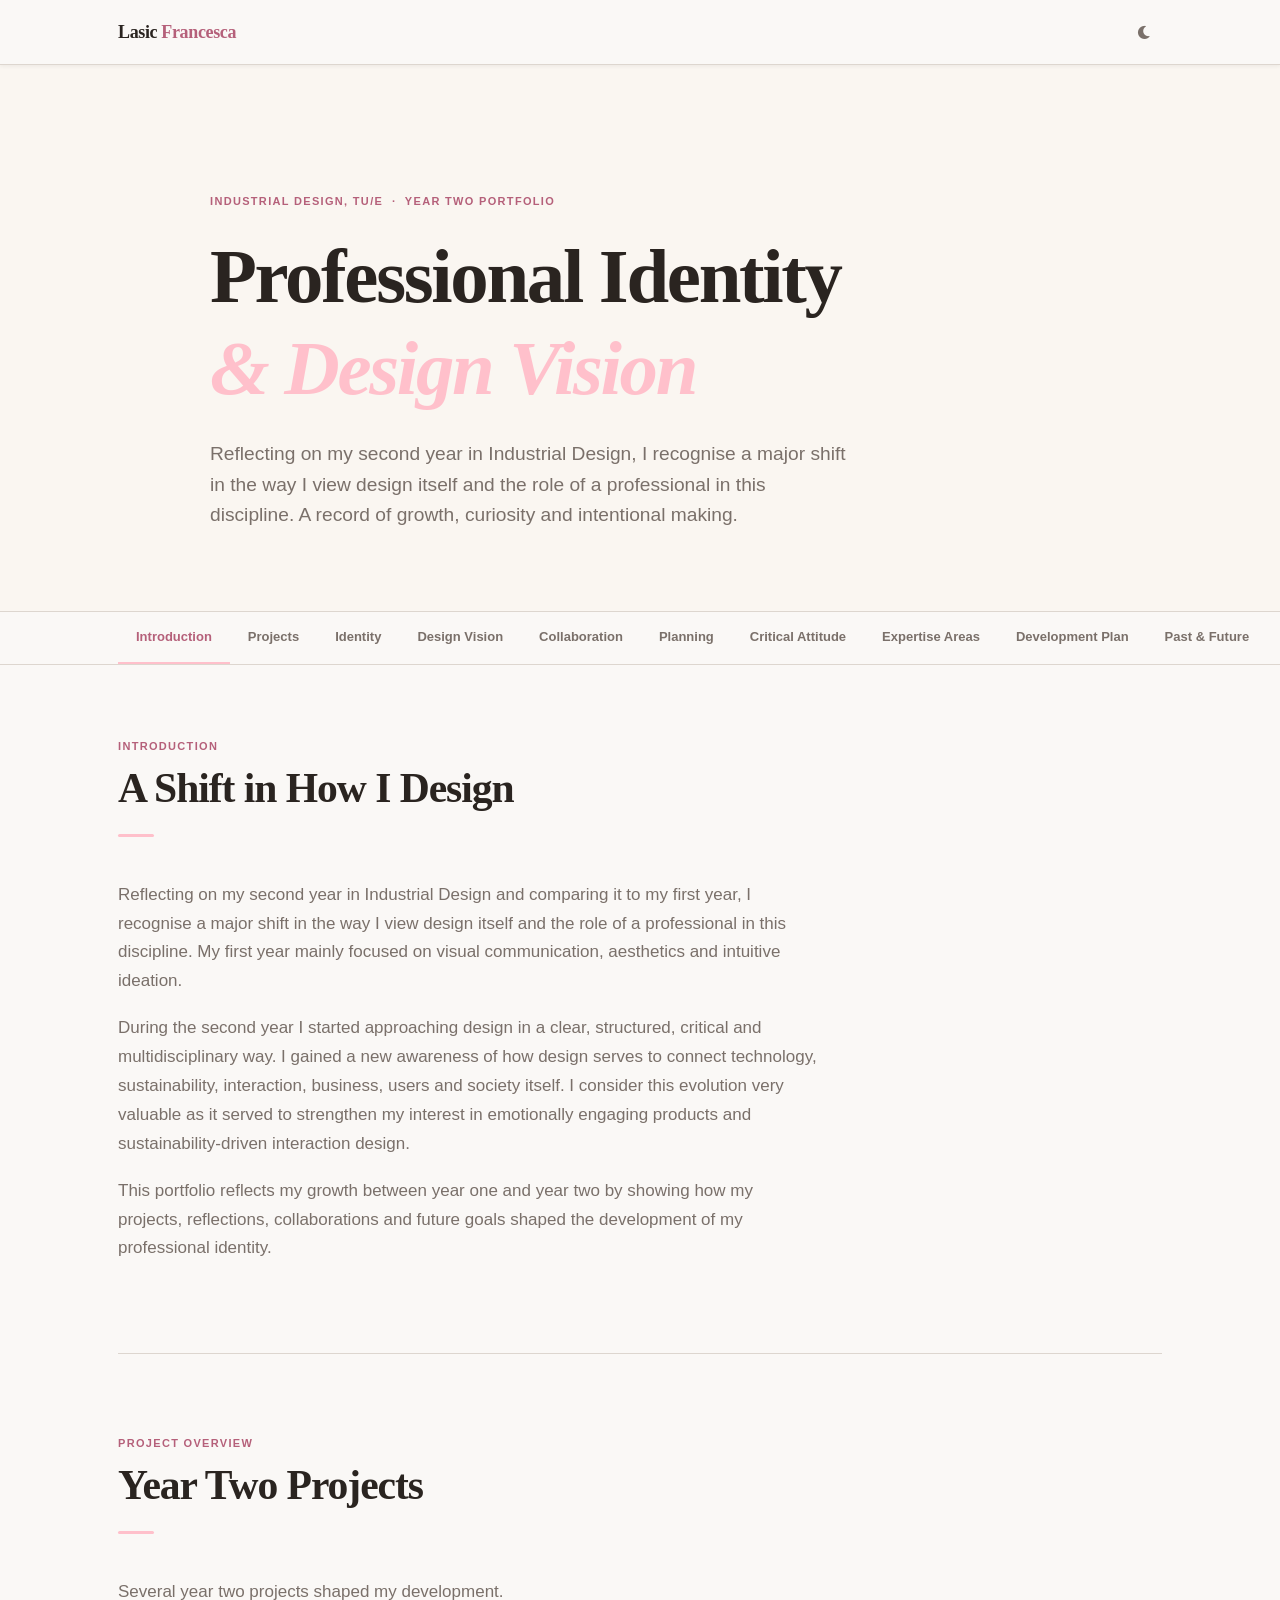
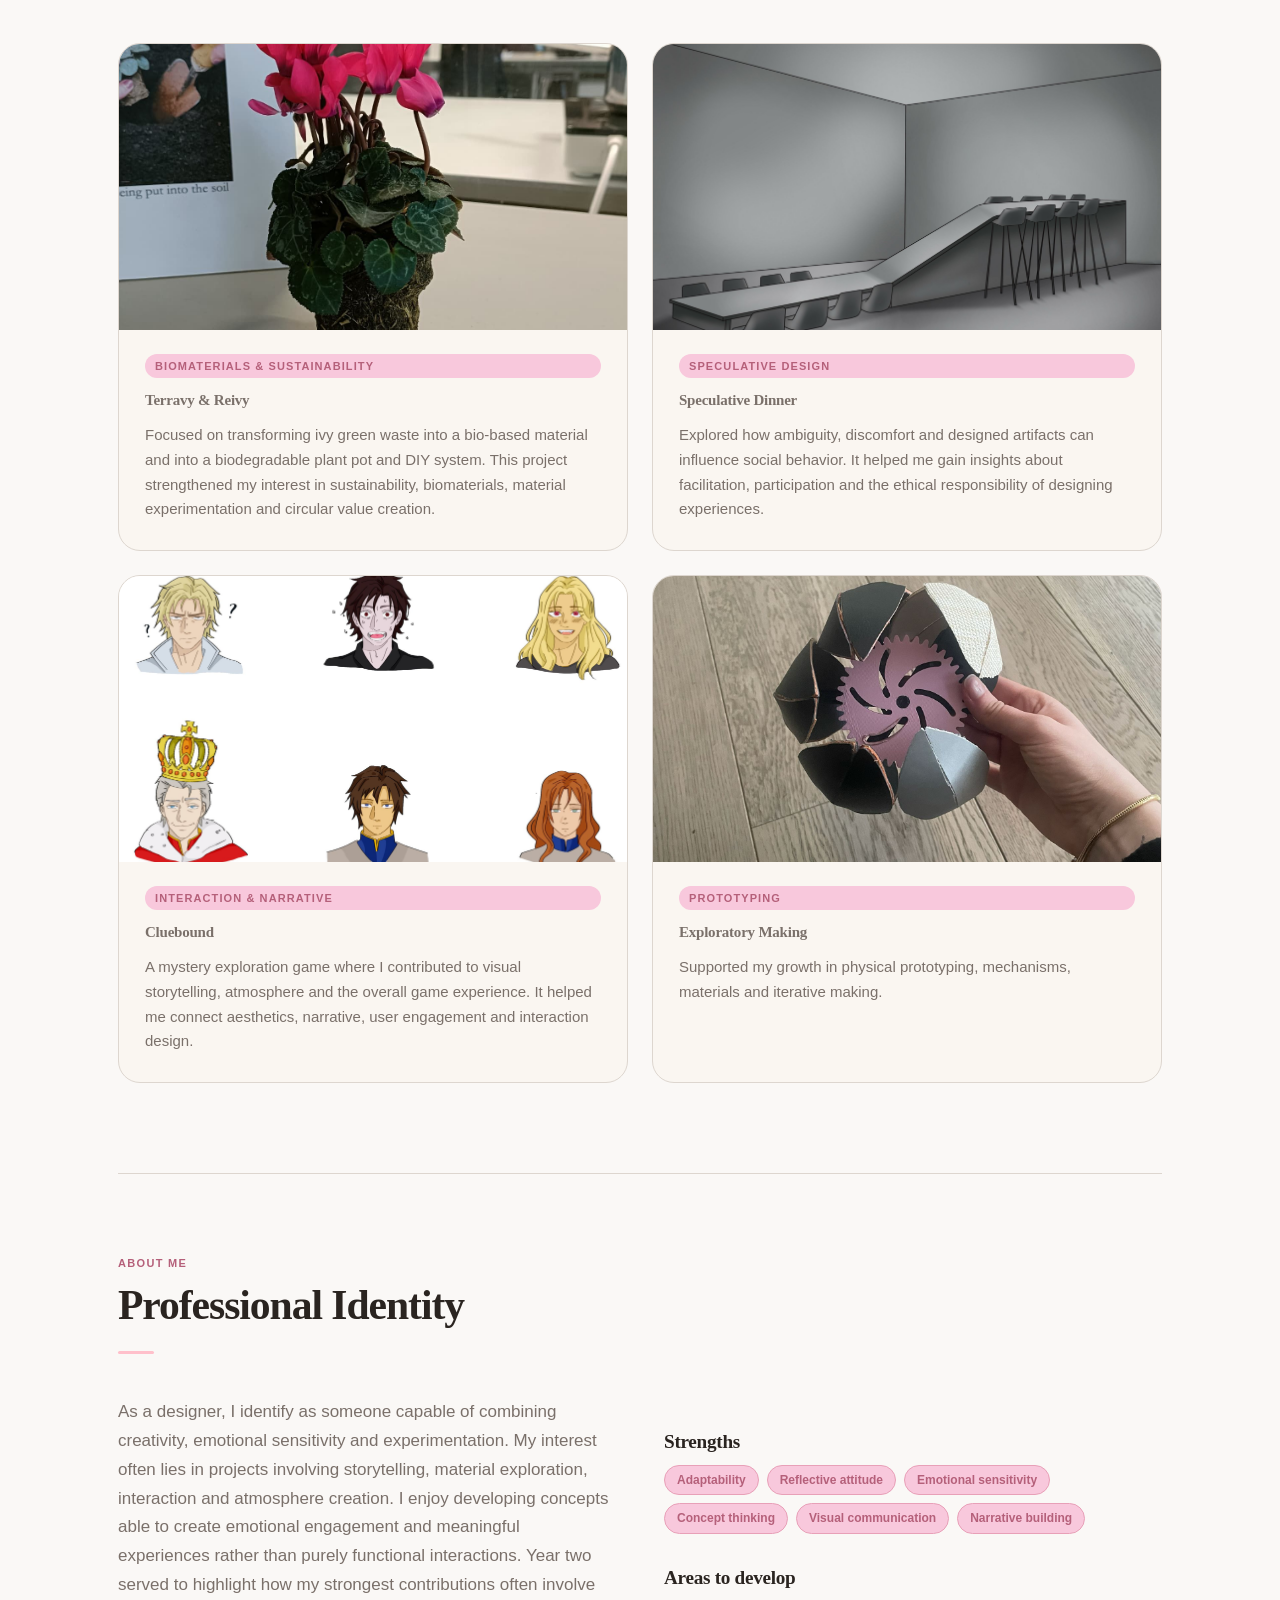
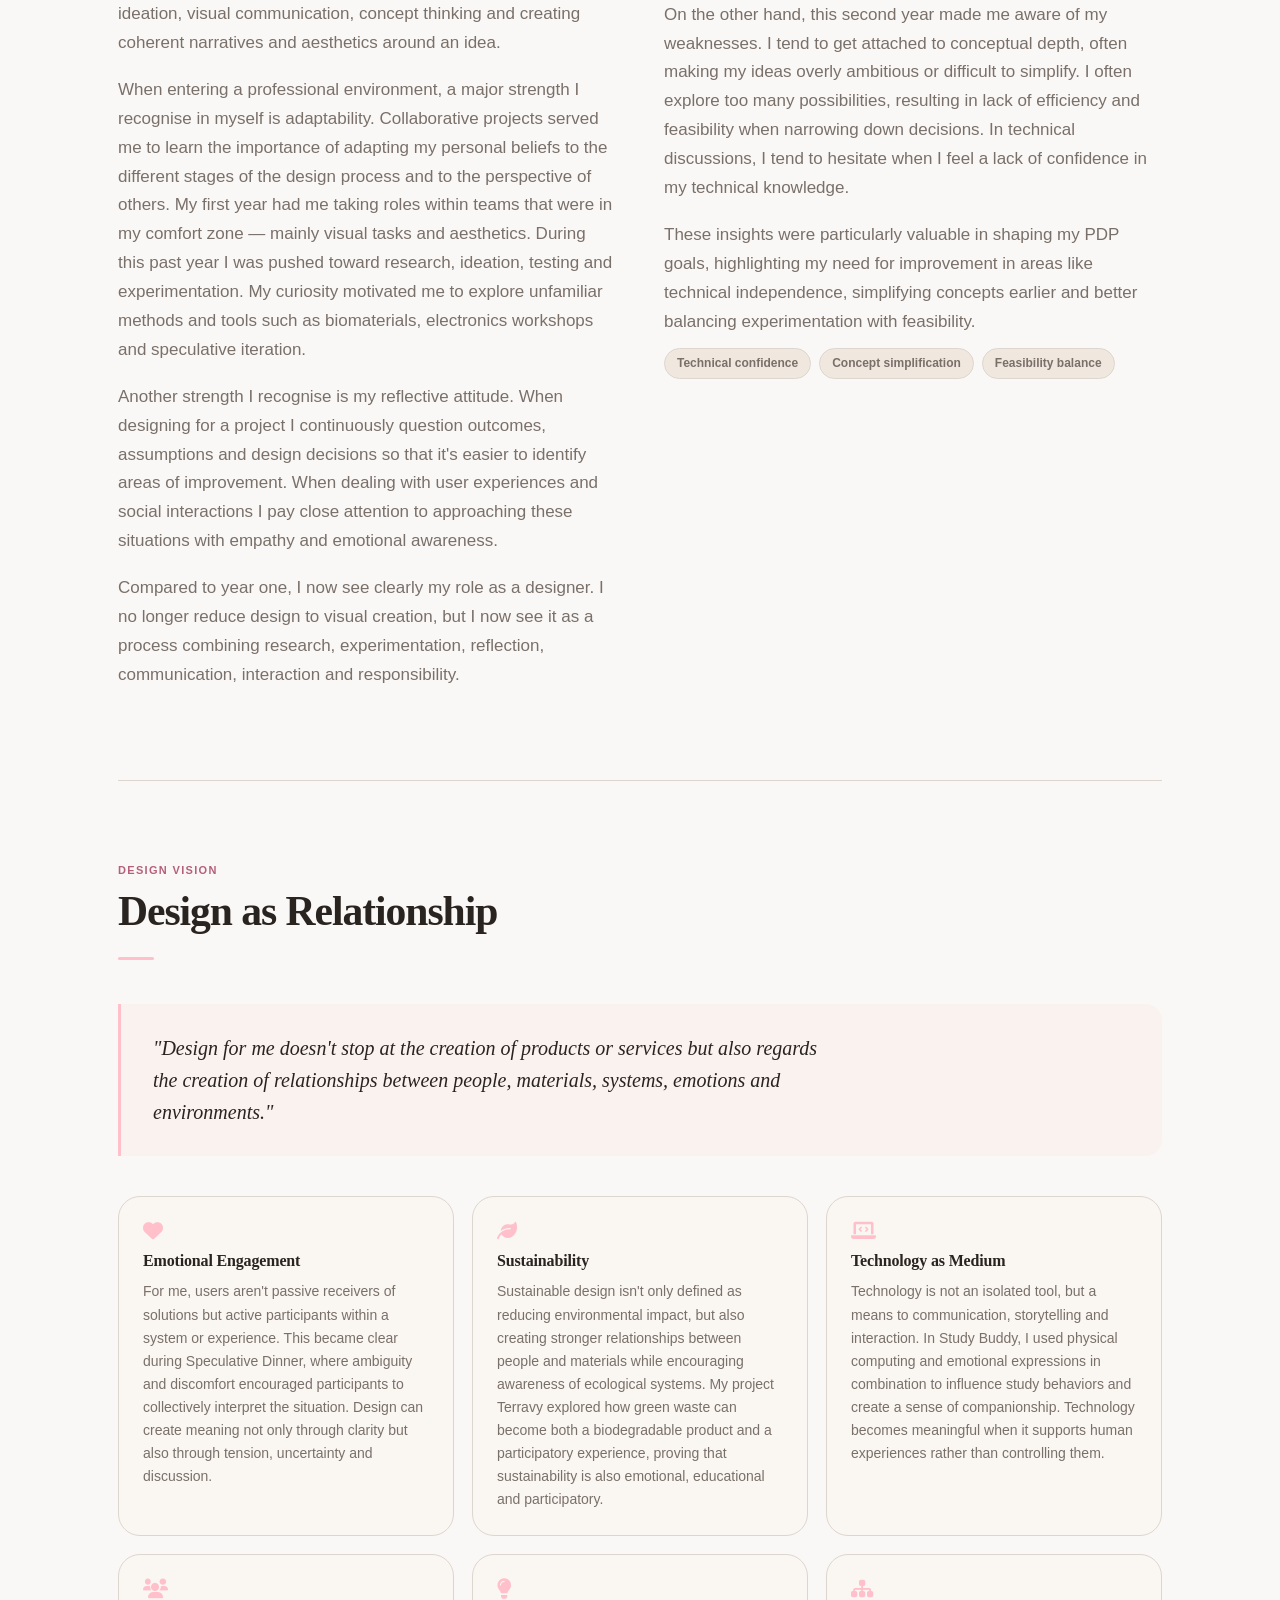
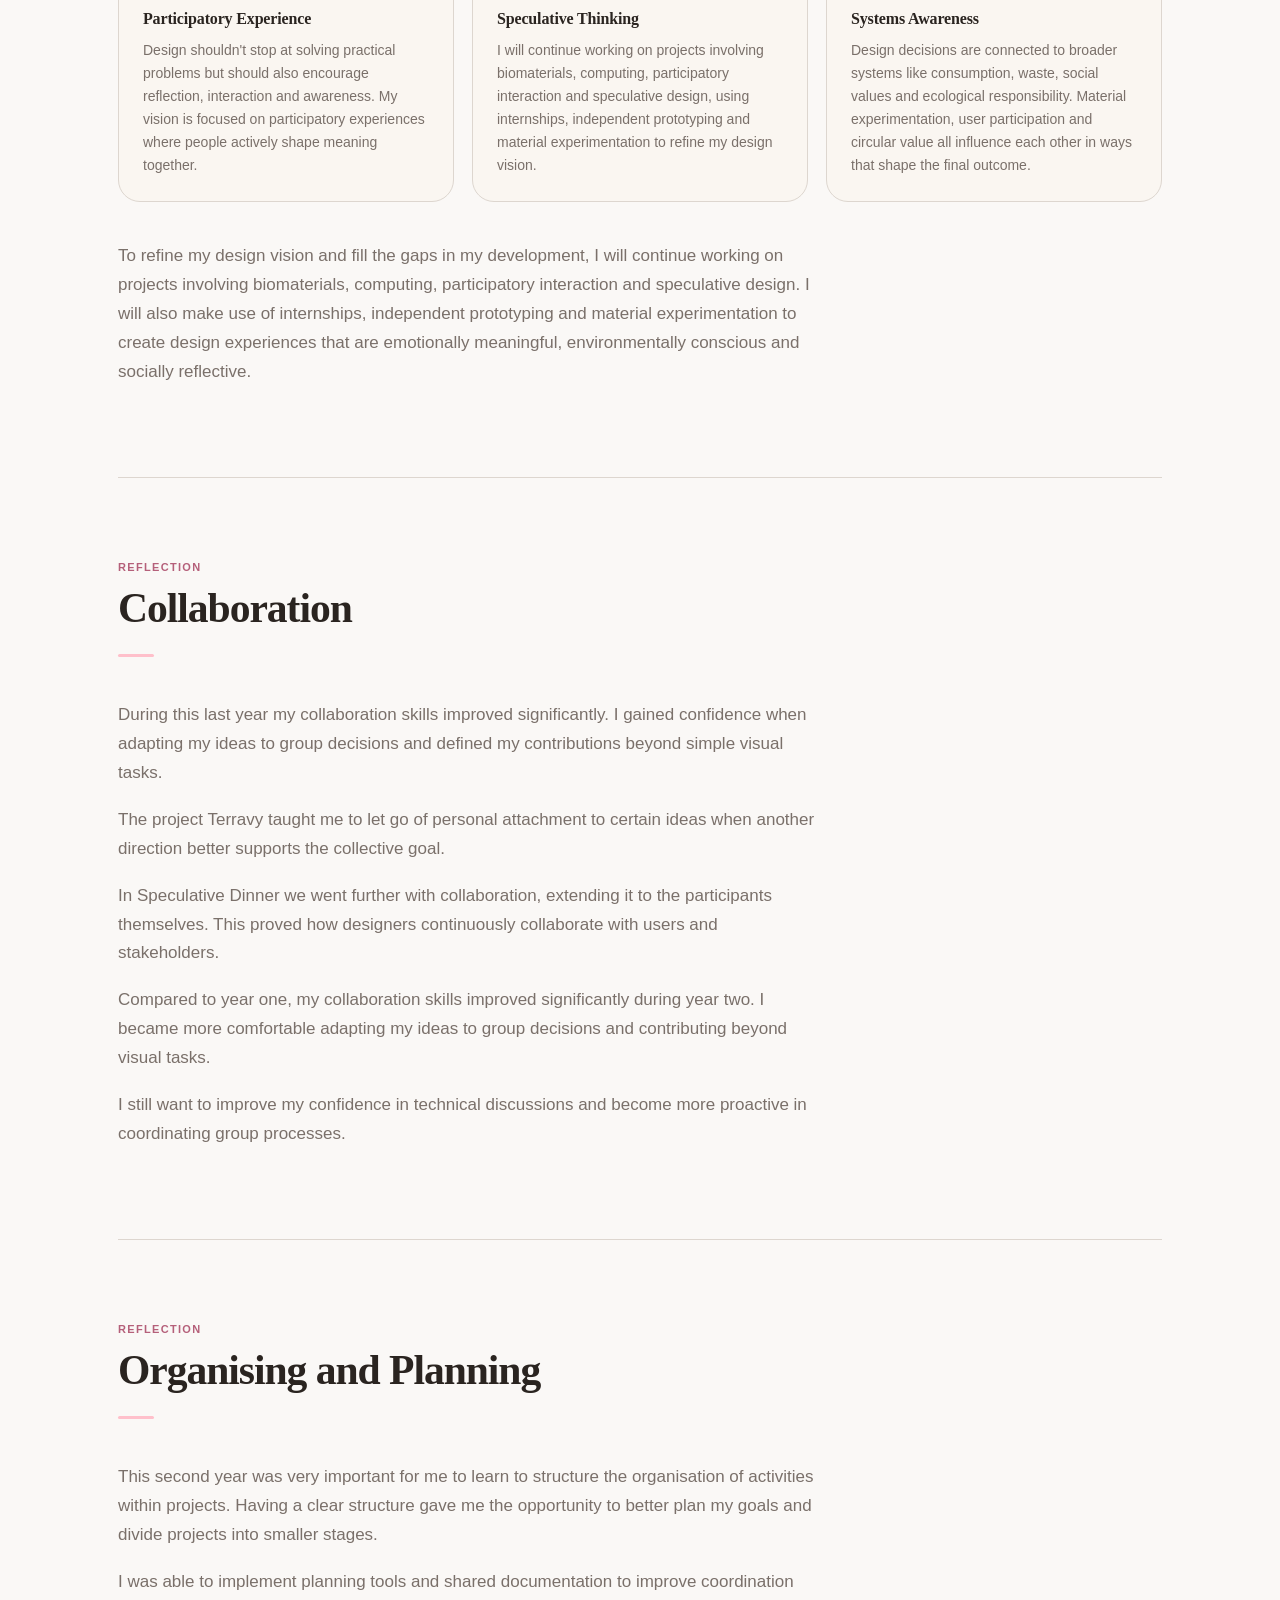
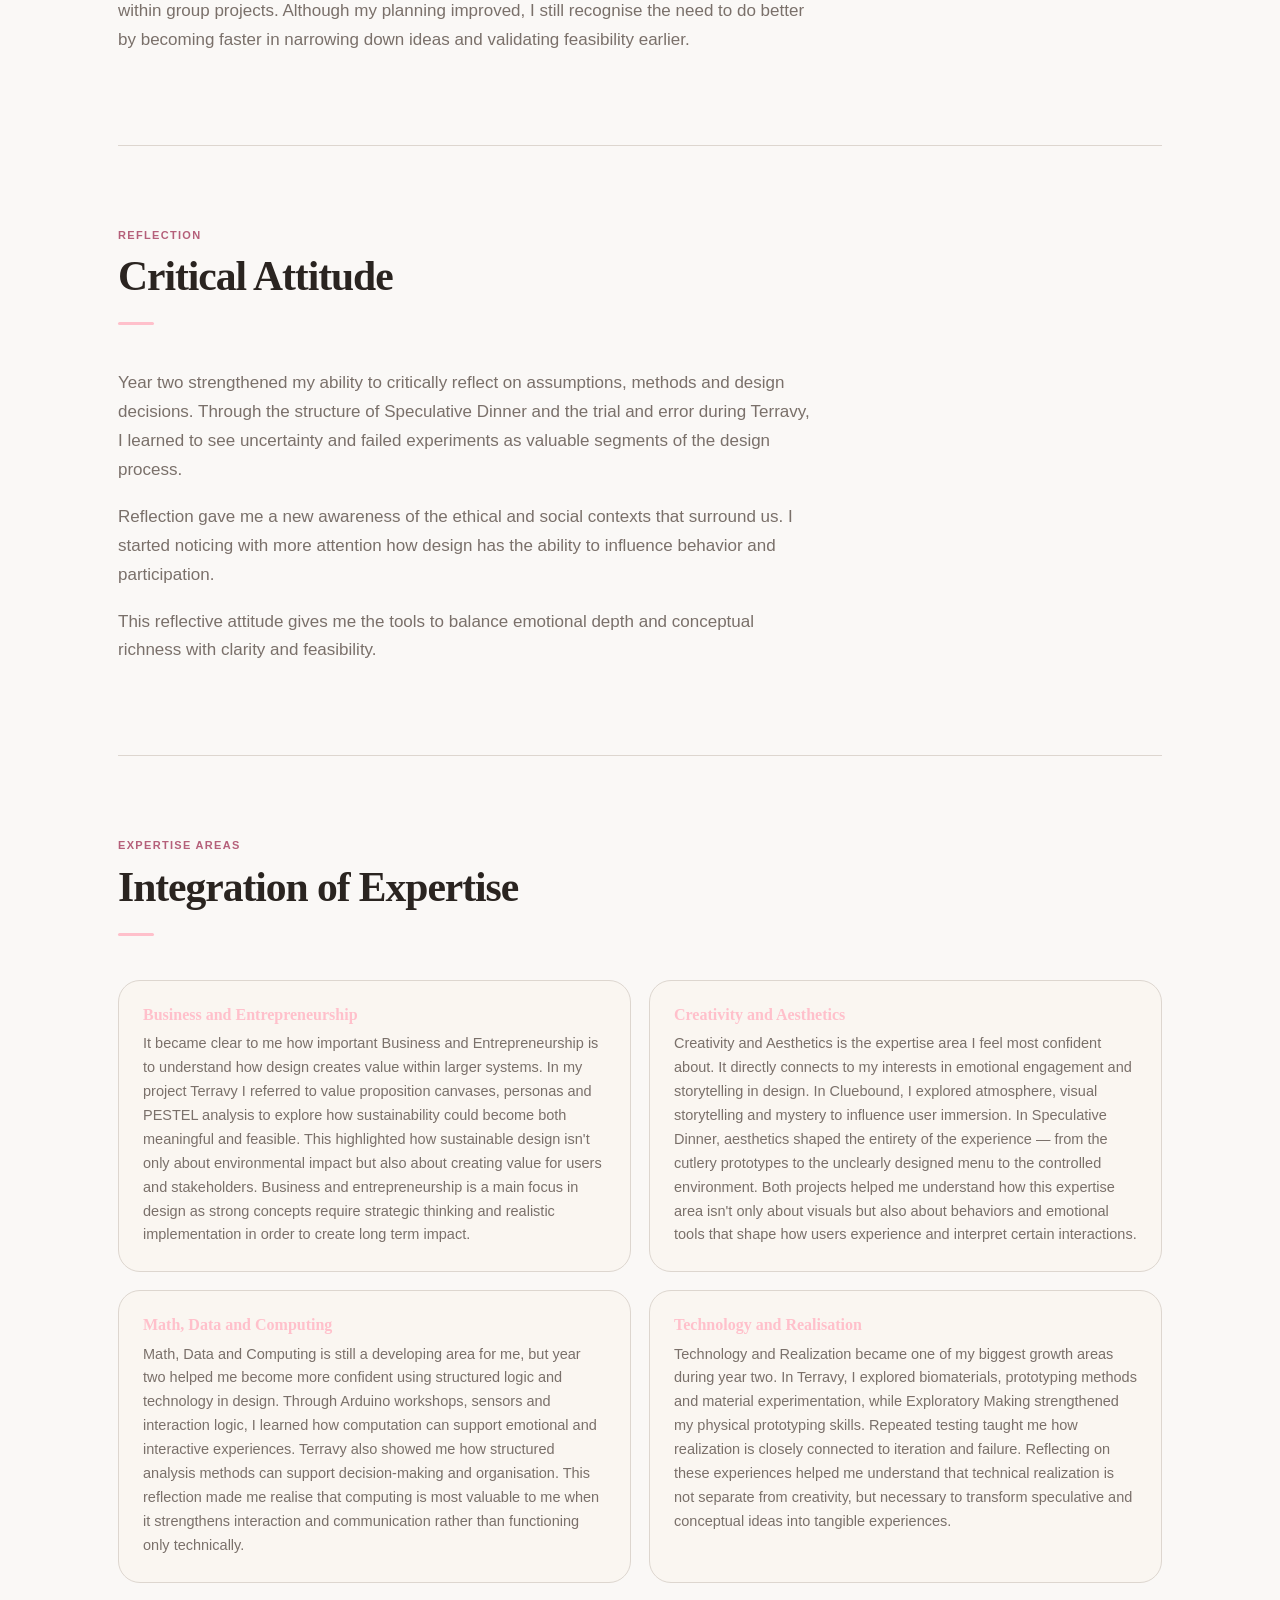
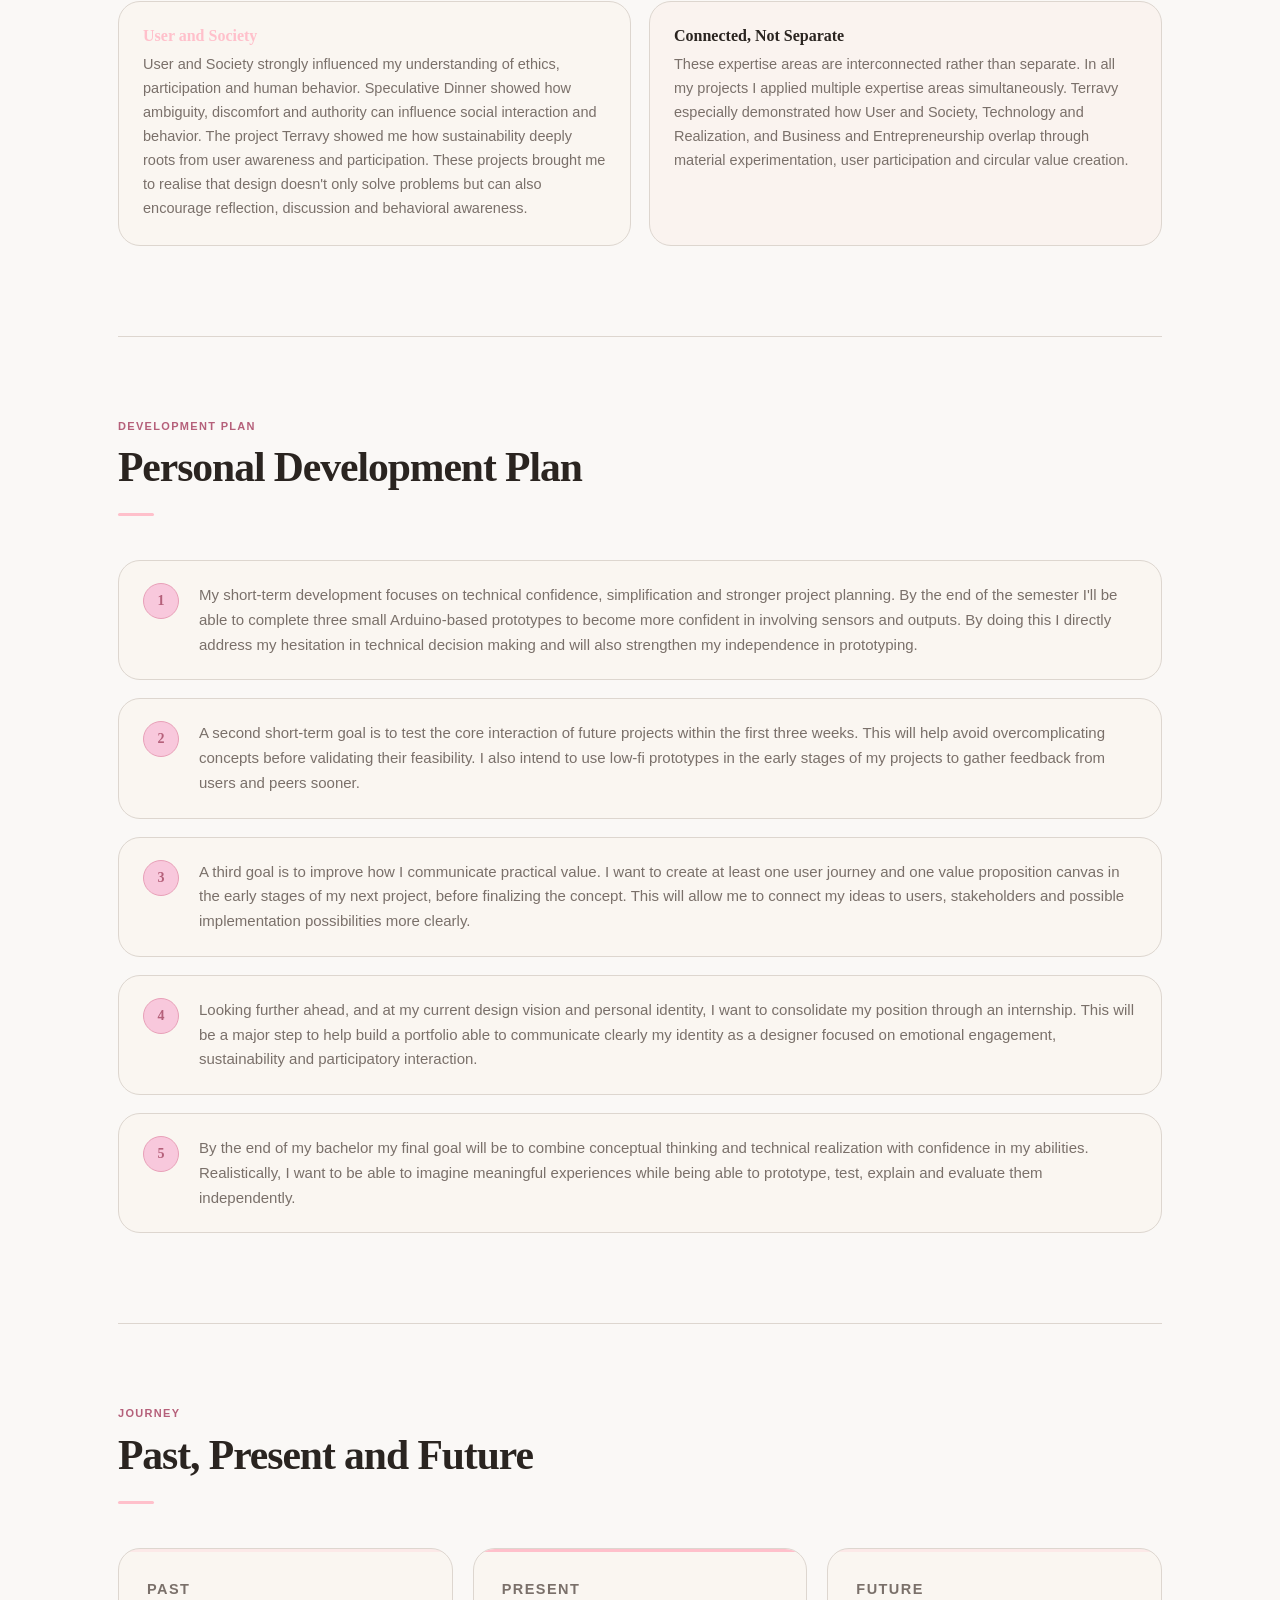
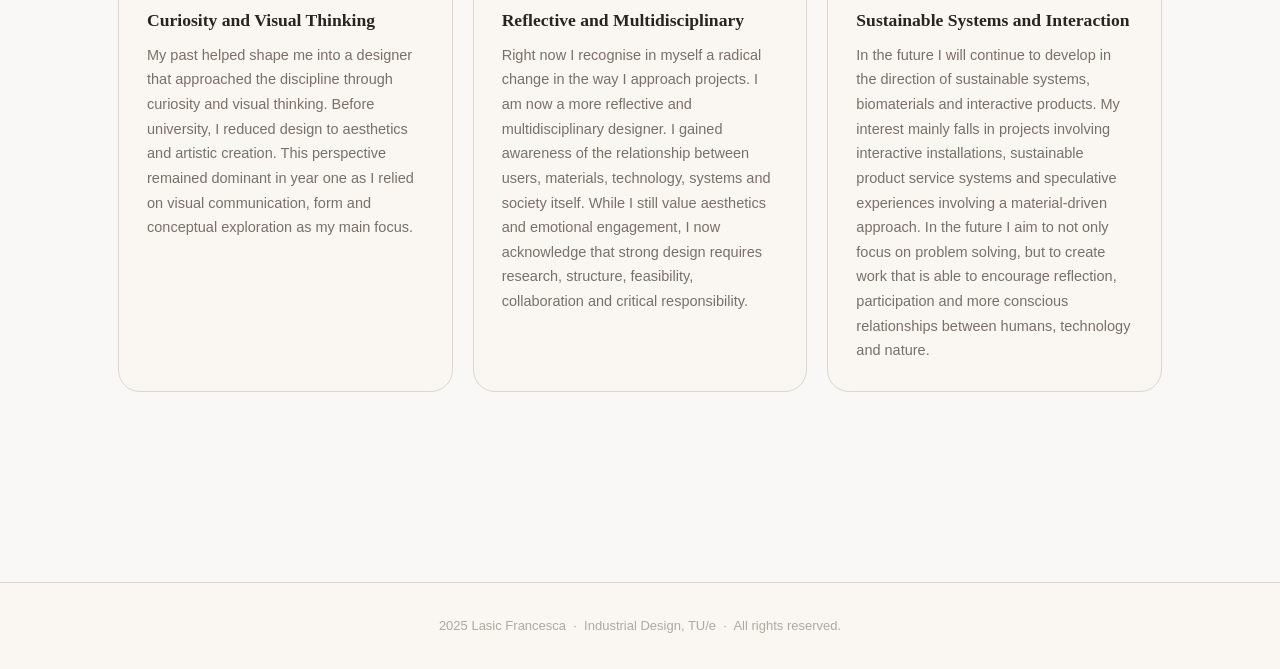
==== commit 1e45a5bc: "Update index.html" ====
--- a/index.html
+++ b/index.html
@@ -340,7 +340,7 @@
     <div class="hero-inner">
       <p class="hero-tag">Industrial Design, TU/e &nbsp;·&nbsp; Year Two Portfolio</p>
       <h1>Professional Identity<br><em>&amp; Design Vision</em></h1>
-      <p class="hero-sub">From visual thinking to reflective, experimental and systems-aware design. A record of growth, curiosity and intentional making.</p>
+      <p class="hero-sub">Reflecting on my second year in Industrial Design, I recognise a major shift in the way I view design itself and the role of a professional in this discipline. A record of growth, curiosity and intentional making.</p>
     </div>
   </section>
 
@@ -369,10 +369,9 @@
       <h2 class="sec-title">A Shift in How I Design</h2>
       <div class="sec-bar"></div>
       <div class="prose reveal">
-        <p>Compared to year one, my second year in Industrial Design marked a significant shift in how I view design itself and the role of the designer. During my first year I preferred focusing on visual communication, aesthetics and intuitive ideation.</p>
-        <p>In year two I started approaching design in a structured, critical and multidisciplinary way. I gained awareness of how design connects technology, sustainability, interaction, business, users and society. This evolution gradually developed my interest in emotionally engaging products and sustainability-driven interaction design.</p>
+        <p>Reflecting on my second year in Industrial Design and comparing it to my first year, I recognise a major shift in the way I view design itself and the role of a professional in this discipline. My first year mainly focused on visual communication, aesthetics and intuitive ideation.</p>
+        <p>During the second year I started approaching design in a clear, structured, critical and multidisciplinary way. I gained a new awareness of how design serves to connect technology, sustainability, interaction, business, users and society itself. I consider this evolution very valuable as it served to strengthen my interest in emotionally engaging products and sustainability-driven interaction design.</p>
         <p>This portfolio reflects my growth between year one and year two by showing how my projects, reflections, collaborations and future goals shaped the development of my professional identity.</p>
-        <p>Together these projects show my shift from a visually oriented designer to a reflective, experimental and systems-aware one.</p>
       </div>
     </section>
 
@@ -393,7 +392,7 @@
           <div class="project-body">
             <span class="project-tag">Biomaterials &amp; Sustainability</span>
             <p class="project-name">Terravy &amp; Reivy</p>
-            <p>Transforming ivy green waste into a bio-based material and into a biodegradable plant pot and DIY system. This project strengthened my interest in sustainability and biomaterials, material experimentation and circular value creation.</p>
+            <p>Focused on transforming ivy green waste into a bio-based material and into a biodegradable plant pot and DIY system. This project strengthened my interest in sustainability, biomaterials, material experimentation and circular value creation.</p>
           </div>
         </div>
 
@@ -403,7 +402,7 @@
           <div class="project-body">
             <span class="project-tag">Speculative Design</span>
             <p class="project-name">Speculative Dinner</p>
-            <p>Explored how ambiguity, discomfort and designed artefacts can influence social behaviours. Helped me gain insights about facilitation, participation and the ethical responsibility of designing an experience.</p>
+            <p>Explored how ambiguity, discomfort and designed artifacts can influence social behavior. It helped me gain insights about facilitation, participation and the ethical responsibility of designing experiences.</p>
           </div>
         </div>
 
@@ -413,7 +412,7 @@
           <div class="project-body">
             <span class="project-tag">Interaction &amp; Narrative</span>
             <p class="project-name">Cluebound</p>
-            <p>A mystery exploration game where I took part in the visual storytelling, atmosphere and game experience. Helped me connect aesthetics, narrative, user engagement and interaction design.</p>
+            <p>A mystery exploration game where I contributed to visual storytelling, atmosphere and the overall game experience. It helped me connect aesthetics, narrative, user engagement and interaction design.</p>
           </div>
         </div>
 
@@ -423,7 +422,7 @@
           <div class="project-body">
             <span class="project-tag">Prototyping</span>
             <p class="project-name">Exploratory Making</p>
-            <p>Supported my growth in physical prototyping, mechanisms, materials and iterative making. Built hands-on technical confidence through foamcore, balsa wood and repeated physical interactions.</p>
+            <p>Supported my growth in physical prototyping, mechanisms, materials and iterative making.</p>
           </div>
         </div>
 
@@ -439,10 +438,10 @@
       <div class="sec-bar"></div>
       <div class="two-col reveal">
         <div class="prose">
-          <p>As a designer, I identify as someone who is able to combine creativity, emotional sensitivity and experimentation. I am deeply interested in projects that involve storytelling, material exploration, interaction and atmosphere creation. I really enjoy developing concepts to create emotional engagement and meaningful experiences rather than purely functional experiences. Year two highlighted how my strongest professional contributions often involve ideation, visual communication, concept thinking and the ability to create coherent narratives and aesthetics around an idea.</p>
-          <p>A major strength entering a professional environment is my adaptability. Collaborative projects highlighted the importance of adapting my personal beliefs to fit the different stages of the process and to better work with others. During my first year I preferred staying closer to my comfort zone by focusing on visual tasks. In year two I became comfortable moving between broader areas like research, ideation and testing. My own curiosity also pushed me to explore unfamiliar methods and tools and to partake in projects involving biomaterials, electronics workshops and speculative interaction.</p>
-          <p>Another strength I recognise in myself is my reflective attitude. I adapted to continuously question outcomes, assumptions and design decisions to identify areas of improvement. I always focus on approaching projects with empathy and emotional awareness when handling user experiences and social interactions.</p>
-          <p>Compared to year one, I now understand my role as a designer clearly and no longer see it as visual creation but as a process combining research, experimentation, reflection, communication, interaction and responsibility.</p>
+          <p>As a designer, I identify as someone capable of combining creativity, emotional sensitivity and experimentation. My interest often lies in projects involving storytelling, material exploration, interaction and atmosphere creation. I enjoy developing concepts able to create emotional engagement and meaningful experiences rather than purely functional interactions. Year two served to highlight how my strongest contributions often involve ideation, visual communication, concept thinking and creating coherent narratives and aesthetics around an idea.</p>
+          <p>When entering a professional environment, a major strength I recognise in myself is adaptability. Collaborative projects served me to learn the importance of adapting my personal beliefs to the different stages of the design process and to the perspective of others. My first year had me taking roles within teams that were in my comfort zone — mainly visual tasks and aesthetics. During this past year I was pushed toward research, ideation, testing and experimentation. My curiosity motivated me to explore unfamiliar methods and tools such as biomaterials, electronics workshops and speculative iteration.</p>
+          <p>Another strength I recognise is my reflective attitude. When designing for a project I continuously question outcomes, assumptions and design decisions so that it's easier to identify areas of improvement. When dealing with user experiences and social interactions I pay close attention to approaching these situations with empathy and emotional awareness.</p>
+          <p>Compared to year one, I now see clearly my role as a designer. I no longer reduce design to visual creation, but I now see it as a process combining research, experimentation, reflection, communication, interaction and responsibility.</p>
         </div>
         <div>
           <div class="prose">
@@ -458,8 +457,8 @@
           </div>
           <div class="prose" style="margin-top: 32px;">
             <h3>Areas to develop</h3>
-            <p>At the same time, my second year made me highly aware of my weaknesses. I sometimes get too attached to conceptual depth which makes my ideas overly ambitious or too difficult to simplify. I sometimes explore too many possibilities before narrowing down decisions, which can lead to a lack of efficiency and feasibility. In technical discussions I hesitate when I lack confidence in my technical knowledge.</p>
-            <p>These insights helped me shape my PDP goals, highlighting my need to improve technical independence, simplify concepts earlier and balance experimentation and feasibility.</p>
+            <p>On the other hand, this second year made me aware of my weaknesses. I tend to get attached to conceptual depth, often making my ideas overly ambitious or difficult to simplify. I often explore too many possibilities, resulting in lack of efficiency and feasibility when narrowing down decisions. In technical discussions, I tend to hesitate when I feel a lack of confidence in my technical knowledge.</p>
+            <p>These insights were particularly valuable in shaping my PDP goals, highlighting my need for improvement in areas like technical independence, simplifying concepts earlier and better balancing experimentation with feasibility.</p>
           </div>
           <div class="tag-list">
             <span class="tag tag-w">Technical confidence</span>
@@ -478,33 +477,33 @@
       <h2 class="sec-title">Design as Relationship</h2>
       <div class="sec-bar"></div>
       <div class="quote-block reveal">
-        <blockquote>"I personally don't reduce design to the creation of products and services but the creation of relationships to connect people, materials, systems, emotion and environment."</blockquote>
+        <blockquote>"Design for me doesn't stop at the creation of products or services but also regards the creation of relationships between people, materials, systems, emotions and environments."</blockquote>
       </div>
       <div class="pillar-grid reveal">
         <div class="pillar">
           <i class="fas fa-heart"></i>
           <h4>Emotional Engagement</h4>
-          <p>I don't only see users as passive receivers of solutions but as active participants within a system or experience. Design can create meaning not only through clarity but also through tension, uncertainty and discussion, as shown in Speculative Dinner.</p>
+          <p>For me, users aren't passive receivers of solutions but active participants within a system or experience. This became clear during Speculative Dinner, where ambiguity and discomfort encouraged participants to collectively interpret the situation. Design can create meaning not only through clarity but also through tension, uncertainty and discussion.</p>
         </div>
         <div class="pillar">
           <i class="fas fa-leaf"></i>
           <h4>Sustainability</h4>
-          <p>I don't define sustainable design only as reducing environmental impact. It should also create stronger relationships between people and materials while encouraging awareness of ecological systems. Sustainability is not only technical but also emotional, educational and participatory.</p>
+          <p>Sustainable design isn't only defined as reducing environmental impact, but also creating stronger relationships between people and materials while encouraging awareness of ecological systems. My project Terravy explored how green waste can become both a biodegradable product and a participatory experience, proving that sustainability is also emotional, educational and participatory.</p>
         </div>
         <div class="pillar">
           <i class="fas fa-laptop-code"></i>
           <h4>Technology as Medium</h4>
-          <p>Technology plays a key role not as an isolated tool, but as a medium for communication, storytelling and interaction. In Study Buddy, physical computing and emotional expressions were used to influence study behaviour and create a companion. Technology is deeply valued when it supports human experience rather than dominating it.</p>
+          <p>Technology is not an isolated tool, but a means to communication, storytelling and interaction. In Study Buddy, I used physical computing and emotional expressions in combination to influence study behaviors and create a sense of companionship. Technology becomes meaningful when it supports human experiences rather than controlling them.</p>
         </div>
         <div class="pillar">
           <i class="fas fa-users"></i>
           <h4>Participatory Experience</h4>
-          <p>Design should not only solve practical problems but also encourage reflection, interaction and awareness of issues. My vision of design is focused on participatory experiences where people shape meaning together.</p>
+          <p>Design shouldn't stop at solving practical problems but should also encourage reflection, interaction and awareness. My vision is focused on participatory experiences where people actively shape meaning together.</p>
         </div>
         <div class="pillar">
           <i class="fas fa-lightbulb"></i>
           <h4>Speculative Thinking</h4>
-          <p>I intend to continue working on projects involving biomaterials, computing, participatory interaction and speculative design. My goal is to create design experiences that are emotionally meaningful and environmentally conscious while remaining socially reflective.</p>
+          <p>I will continue working on projects involving biomaterials, computing, participatory interaction and speculative design, using internships, independent prototyping and material experimentation to refine my design vision.</p>
         </div>
         <div class="pillar">
           <i class="fas fa-sitemap"></i>
@@ -513,7 +512,7 @@
         </div>
       </div>
       <div class="prose reveal">
-        <p>To bring this vision into reality my intent is to continue developing through internships, independent prototyping, material experimentation and multidisciplinary collaboration. My further goal is to create design experiences that are emotionally meaningful and environmentally conscious while remaining socially reflective.</p>
+        <p>To refine my design vision and fill the gaps in my development, I will continue working on projects involving biomaterials, computing, participatory interaction and speculative design. I will also make use of internships, independent prototyping and material experimentation to create design experiences that are emotionally meaningful, environmentally conscious and socially reflective.</p>
       </div>
     </section>
 
@@ -525,11 +524,11 @@
       <h2 class="sec-title">Collaboration</h2>
       <div class="sec-bar"></div>
       <div class="prose reveal">
-        <p>Compared to year one my collaboration skills improved significantly during year two. In my first year I often focused on completing my own tasks. I struggled to adapt when democratic group decisions were not reflecting my personal ideas. This year I gained the awareness that collaboration is not only about dividing tasks but also collectively shaping ideas through discussion, compromise and reflection.</p>
-        <p>During Terravy collaboration became especially important because the project involved uncertain material experimentation. At one point I became interested in working with bioplastics and developed early material explorations around this direction. When the group decided to focus on ivy instead I first saw this as a limitation of my individual contribution. Through reflection I understood that adapting to the group decision made the project more coherent. This was for me an important moment because I learned that collaboration requires letting go of personal attachment when another direction better supports the collective goal.</p>
-        <p>During Speculative Dinner I experienced a different kind of collaboration, as it extended beyond teammates and included the participants themselves. Showing how as designers we collaborate in all aspects of our job when working for humans.</p>
-        <p>I also improved how I worked with user and stakeholder insights. I made use of personas, value proposition canvas, PESTEL analysis and user journey mapping to understand how different stakeholders experience value.</p>
-        <p>Although my collaboration improved, I still want to develop confidence in technical discussions and become more proactive in coordinating more complex group flows. I want to be able to contribute not only creatively and as a designer but more strongly in planning, feasibility decisions and technical evaluation.</p>
+        <p>During this last year my collaboration skills improved significantly. I gained confidence when adapting my ideas to group decisions and defined my contributions beyond simple visual tasks.</p>
+        <p>The project Terravy taught me to let go of personal attachment to certain ideas when another direction better supports the collective goal.</p>
+        <p>In Speculative Dinner we went further with collaboration, extending it to the participants themselves. This proved how designers continuously collaborate with users and stakeholders.</p>
+        <p>Compared to year one, my collaboration skills improved significantly during year two. I became more comfortable adapting my ideas to group decisions and contributing beyond visual tasks.</p>
+        <p>I still want to improve my confidence in technical discussions and become more proactive in coordinating group processes.</p>
       </div>
     </section>
 
@@ -541,8 +540,8 @@
       <h2 class="sec-title">Organising and Planning</h2>
       <div class="sec-bar"></div>
       <div class="prose reveal">
-        <p>Compared to year one I became more structured in organising my projects and setting learning goals. In my first year I often relied on intuition and spontaneous decision making. While this supported creativity, it also caused inefficient workflows and last-minute problem solving. During year two it was in my goals to fix this. The increasing complexity of projects forced me to develop stronger planning habits in order to become more aware of how organisation directly influences the quality of the overall design process.</p>
-        <p>The first important improvement was learning how to divide long-term projects into smaller stages such as research, ideation, experimentation, iteration, testing and reflection. I started using collaborative planning tools, shared documentation and clear task divisions in my teams. This proved to be useful in projects that involved prototyping and technical experimentation where progress depended on coordination and timing.</p>
+        <p>This second year was very important for me to learn to structure the organisation of activities within projects. Having a clear structure gave me the opportunity to better plan my goals and divide projects into smaller stages.</p>
+        <p>I was able to implement planning tools and shared documentation to improve coordination within group projects. Although my planning improved, I still recognise the need to do better by becoming faster in narrowing down ideas and validating feasibility earlier.</p>
       </div>
     </section>
 
@@ -554,11 +553,11 @@
       <h2 class="sec-title">Critical Attitude</h2>
       <div class="sec-bar"></div>
       <div class="prose reveal">
-        <p>Year two further strengthened my ability to critically analyse my assumptions, methods and design decisions. Rather than only evaluating whether a project was successful, I focused on understanding why choices produced specific outcomes and what these revealed about my design thinking.</p>
-        <p>One of the key developments was learning to see uncertainty, ambiguity and failure as valuable parts of design. During Speculative Dinner I was able to shift my vision of facilitation by observing how participants responded to the way I designed my experience based on ambiguity, reflecting on the overall process with a clear critical attitude.</p>
-        <p>Biomaterial experimentation in Terravy also changed my attitude towards failure. Some early experiments were too brittle or too unstable. At first this was frustrating. I later understood that these failures revealed incorrect assumptions about materials and helped guide the process. This made me see experimentation as a research method rather than only a way to reach a final outcome.</p>
-        <p>Year two also increased my awareness of ethical and cultural contexts. In Speculative Dinner, participants reacted differently to authority, discomfort and unclear rules. This gave me insights to reflect on how social norms influence behaviour and how design can create pressure, compliance and resistance. In sustainability projects I also became more aware that design decisions are connected to broader systems like consumption, waste, social values and ecological responsibility.</p>
-        <p>Critical reflection also helped me recognise my own design patterns. I usually prioritise emotional depth and conceptual richness but I also recognise my need to balance this with clarity, simplicity and feasibility. This awareness now helps me make more conscious decisions during projects.</p>
+        <p>Year two strengthened my ability to critically reflect on assumptions, methods and design decisions. Through the structure of Speculative Dinner and the trial and error during Terravy, I learned to see uncertainty and failed experiments as valuable segments of the design process.</p>
+        <p>Reflection gave me a new awareness of the ethical and social contexts that surround us. I started noticing with more attention how design has the ability to influence behavior and participation.</p>
+        
+        
+        <p>This reflective attitude gives me the tools to balance emotional depth and conceptual richness with clarity and feasibility.</p>
       </div>
     </section>
 
@@ -572,27 +571,27 @@
       <div class="expertise-grid reveal">
         <div class="exp-card">
           <h4>Business and Entrepreneurship</h4>
-          <p>From my perspective, Business and Entrepreneurship concerns the ability of a design to create value within real systems. It is not only about markets but also about stakeholders, feasibility, risks and long-term impact. I applied this strongly in Terravy where I used value proposition canvas, PESTEL analysis, personas and stakeholder thinking to transform a biodegradable pot into a DIY product/service system. This connected my vision of sustainability with user value and circular business.</p>
+          <p>It became clear to me how important Business and Entrepreneurship is to understand how design creates value within larger systems. In my project Terravy I referred to value proposition canvases, personas and PESTEL analysis to explore how sustainability could become both meaningful and feasible. This highlighted how sustainable design isn't only about environmental impact but also about creating value for users and stakeholders. Business and entrepreneurship is a main focus in design as strong concepts require strategic thinking and realistic implementation in order to create long term impact.</p>
         </div>
         <div class="exp-card">
           <h4>Creativity and Aesthetics</h4>
-          <p>Creativity and aesthetics is about shaping experiences visually, emotionally and conceptually. I see aesthetics as something able to influence how people feel, behave and interpret a design. In Cluebound this reflected through visual storytelling, atmosphere and the contrast between a visually appealing style and a mysterious storyline. In Speculative Dinner aesthetics was not only visual but also part of the whole experience: the strange cutlery, unclear menu and controlled atmosphere were able to shape behaviours.</p>
+          <p>Creativity and Aesthetics is the expertise area I feel most confident about. It directly connects to my interests in emotional engagement and storytelling in design. In Cluebound, I explored atmosphere, visual storytelling and mystery to influence user immersion. In Speculative Dinner, aesthetics shaped the entirety of the experience — from the cutlery prototypes to the unclearly designed menu to the controlled environment. Both projects helped me understand how this expertise area isn't only about visuals but also about behaviors and emotional tools that shape how users experience and interpret certain interactions.</p>
         </div>
         <div class="exp-card">
           <h4>Math, Data and Computing</h4>
-          <p>Math, Data and Computing translated to me as using structured reasoning, system thinking, data and computational logic to support design decisions. This is still one of my developing areas but during this year I was able to grow in it significantly. I used sensors, Arduino and interaction logic to connect computing to user experience. In Terravy structured analysis methods helped me organise information and make better strategic decisions.</p>
+          <p>Math, Data and Computing is still a developing area for me, but year two helped me become more confident using structured logic and technology in design. Through Arduino workshops, sensors and interaction logic, I learned how computation can support emotional and interactive experiences. Terravy also showed me how structured analysis methods can support decision-making and organisation. This reflection made me realise that computing is most valuable to me when it strengthens interaction and communication rather than functioning only technically.</p>
         </div>
         <div class="exp-card">
           <h4>Technology and Realisation</h4>
-          <p>Technology and realisation is about transforming ideas into tangible and functional outcomes. It includes prototyping, materials, mechanisms, electronics and feasibility. This was one of my biggest development areas in year two. In Terravy I explored biomaterials, wooden frames and sample standardisation. In Exploratory Making, I developed mechanisms through foamcore, balsa wood and repeated physical interactions.</p>
+          <p>Technology and Realization became one of my biggest growth areas during year two. In Terravy, I explored biomaterials, prototyping methods and material experimentation, while Exploratory Making strengthened my physical prototyping skills. Repeated testing taught me how realization is closely connected to iteration and failure. Reflecting on these experiences helped me understand that technical realization is not separate from creativity, but necessary to transform speculative and conceptual ideas into tangible experiences.</p>
         </div>
         <div class="exp-card">
           <h4>User and Society</h4>
-          <p>User and society is about understanding people, behaviour, ethics, culture and social impact. The best application of this area was Speculative Dinner, which studied how ambiguity, authority and discomfort influence social behaviour. Terravy helped me reflect on sustainability behaviour and the relationship between users and ecological systems.</p>
+          <p>User and Society strongly influenced my understanding of ethics, participation and human behavior. Speculative Dinner showed how ambiguity, discomfort and authority can influence social interaction and behavior. The project Terravy showed me how sustainability deeply roots from user awareness and participation. These projects brought me to realise that design doesn't only solve problems but can also encourage reflection, discussion and behavioral awareness.</p>
         </div>
         <div class="exp-card" style="background: color-mix(in srgb, var(--pink) 6%, var(--surface));">
           <h4 style="color: var(--text);">Connected, Not Separate</h4>
-          <p>These expertise areas are connected rather than separate. In all my projects I was able to apply multiple areas at the same time. Terravy showed how User and Society, Technology and Realisation and Business and Entrepreneurship overlap: material experimentation, user participation and circular value all influenced each other.</p>
+          <p>These expertise areas are interconnected rather than separate. In all my projects I applied multiple expertise areas simultaneously. Terravy especially demonstrated how User and Society, Technology and Realization, and Business and Entrepreneurship overlap through material experimentation, user participation and circular value creation.</p>
         </div>
       </div>
     </section>
@@ -607,23 +606,23 @@
       <div class="pdp-list reveal">
         <div class="pdp-item">
           <div class="pdp-num">1</div>
-          <p>My short-term development is focused on technical confidence and simplification to achieve stronger project planning. By the end of the semester I will complete three small Arduino-based prototypes involving sensors and outputs. This goal is specific and measurable and is a practical way to directly address my hesitation in technical decision making.</p>
+          <p>My short-term development focuses on technical confidence, simplification and stronger project planning. By the end of the semester I'll be able to complete three small Arduino-based prototypes to become more confident in involving sensors and outputs. By doing this I directly address my hesitation in technical decision making and will also strengthen my independence in prototyping.</p>
         </div>
         <div class="pdp-item">
           <div class="pdp-num">2</div>
-          <p>A second short-term goal is to test the core interaction of my next design project within the first three weeks. This will help me avoid over-complicating concepts before validating feasibility. I want to use low-fidelity prototypes earlier and ask for feedback from users and peers sooner.</p>
+          <p>A second short-term goal is to test the core interaction of future projects within the first three weeks. This will help avoid overcomplicating concepts before validating their feasibility. I also intend to use low-fi prototypes in the early stages of my projects to gather feedback from users and peers sooner.</p>
         </div>
         <div class="pdp-item">
           <div class="pdp-num">3</div>
-          <p>A third goal is to improve how I communicate practical value. In my next sustainability-related project I want to create at least one user journey and one value proposition canvas before finalising the concept. This will help me connect my ideas more clearly to users, stakeholders and possible implementation.</p>
+          <p>A third goal is to improve how I communicate practical value. I want to create at least one user journey and one value proposition canvas in the early stages of my next project, before finalizing the concept. This will allow me to connect my ideas to users, stakeholders and possible implementation possibilities more clearly.</p>
         </div>
         <div class="pdp-item">
           <div class="pdp-num">4</div>
-          <p>Thinking long term, I want to specialise further for an internship related to curricular design or interaction design. I want to find a suitable experience that aligns with my vision while continuing to build my portfolio in a way that will help me communicate my identity clearly.</p>
+          <p>Looking further ahead, and at my current design vision and personal identity, I want to consolidate my position through an internship. This will be a major step to help build a portfolio able to communicate clearly my identity as a designer focused on emotional engagement, sustainability and participatory interaction.</p>
         </div>
         <div class="pdp-item">
           <div class="pdp-num">5</div>
-          <p>By the end of my bachelor I want to feel confident combining conceptual thinking with technical realisation. This means not only imagining meaningful experiences but also being able to prototype, test, explain and evaluate them independently.</p>
+          <p>By the end of my bachelor my final goal will be to combine conceptual thinking and technical realization with confidence in my abilities. Realistically, I want to be able to imagine meaningful experiences while being able to prototype, test, explain and evaluate them independently.</p>
         </div>
       </div>
     </section>
@@ -639,17 +638,17 @@
         <div class="t-card">
           <p class="t-period">Past</p>
           <h3>Curiosity and Visual Thinking</h3>
-          <p>My past shaped me into a designer who approaches projects through curiosity, visual thinking and emotional expression. Before university I mainly associated design with aesthetics and artistic creation. During year one this perspective remained dominant as I focused strongly on visual communication, form and conceptual exploration.</p>
+          <p>My past helped shape me into a designer that approached the discipline through curiosity and visual thinking. Before university, I reduced design to aesthetics and artistic creation. This perspective remained dominant in year one as I relied on visual communication, form and conceptual exploration as my main focus.</p>
         </div>
         <div class="t-card now">
           <p class="t-period">Present</p>
           <h3>Reflective and Multidisciplinary</h3>
-          <p>In the present I can see myself as a more reflective and multidisciplinary designer. I am more aware of the relationships between users and materials, technology and systems and society. I still value aesthetics and emotion but with a new understanding that strong design also requires research, structure, feasibility, collaboration and critical responsibility.</p>
+          <p>Right now I recognise in myself a radical change in the way I approach projects. I am now a more reflective and multidisciplinary designer. I gained awareness of the relationship between users, materials, technology, systems and society itself. While I still value aesthetics and emotional engagement, I now acknowledge that strong design requires research, structure, feasibility, collaboration and critical responsibility.</p>
         </div>
         <div class="t-card">
           <p class="t-period">Future</p>
           <h3>Sustainable Systems and Interaction</h3>
-          <p>In the future I want to continue developing in the direction of sustainable systems, biomaterials and interactive products. I am interested in projects such as interactive installations, sustainability product service systems and speculative experiences in a material-driven design approach. Rather than focusing only on problem solving, I want to work to encourage reflection, participation and more conscious relationships between humans, technology and nature.</p>
+          <p>In the future I will continue to develop in the direction of sustainable systems, biomaterials and interactive products. My interest mainly falls in projects involving interactive installations, sustainable product service systems and speculative experiences involving a material-driven approach. In the future I aim to not only focus on problem solving, but to create work that is able to encourage reflection, participation and more conscious relationships between humans, technology and nature.</p>
         </div>
       </div>
     </section>
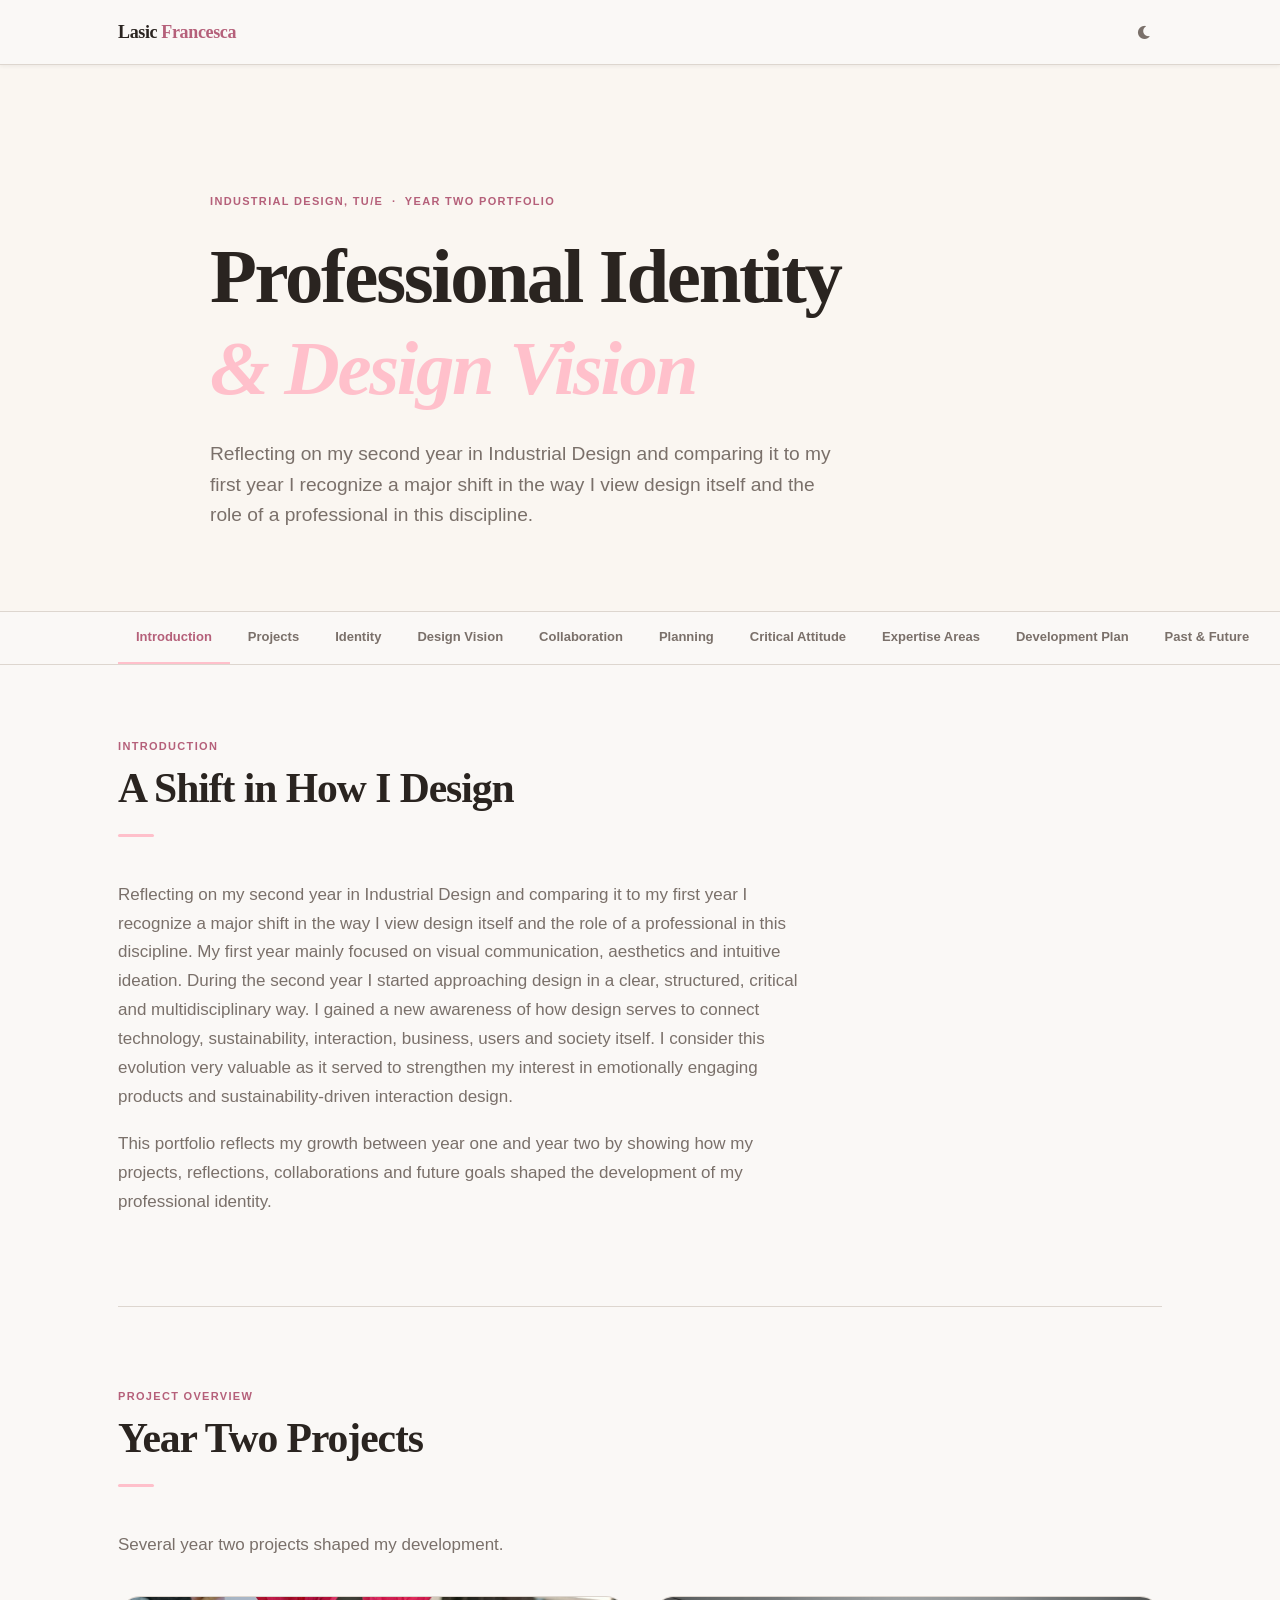
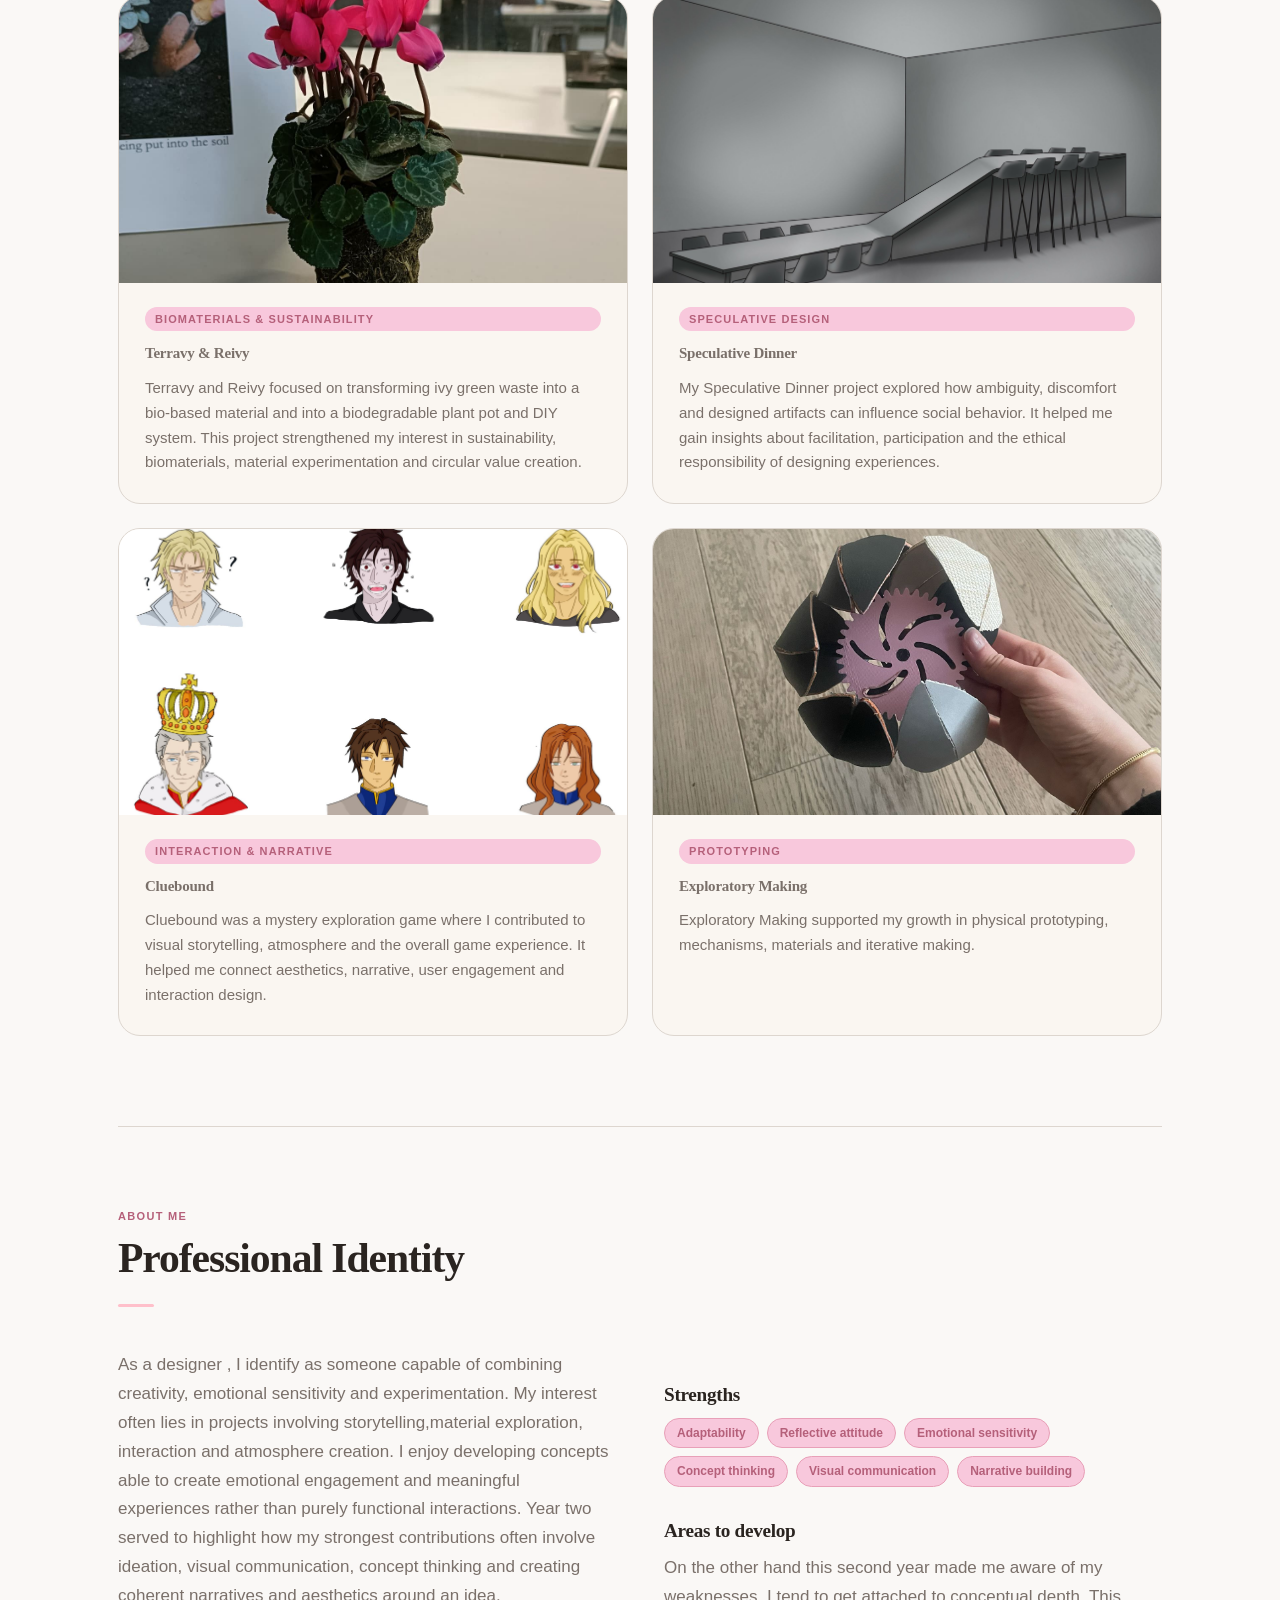
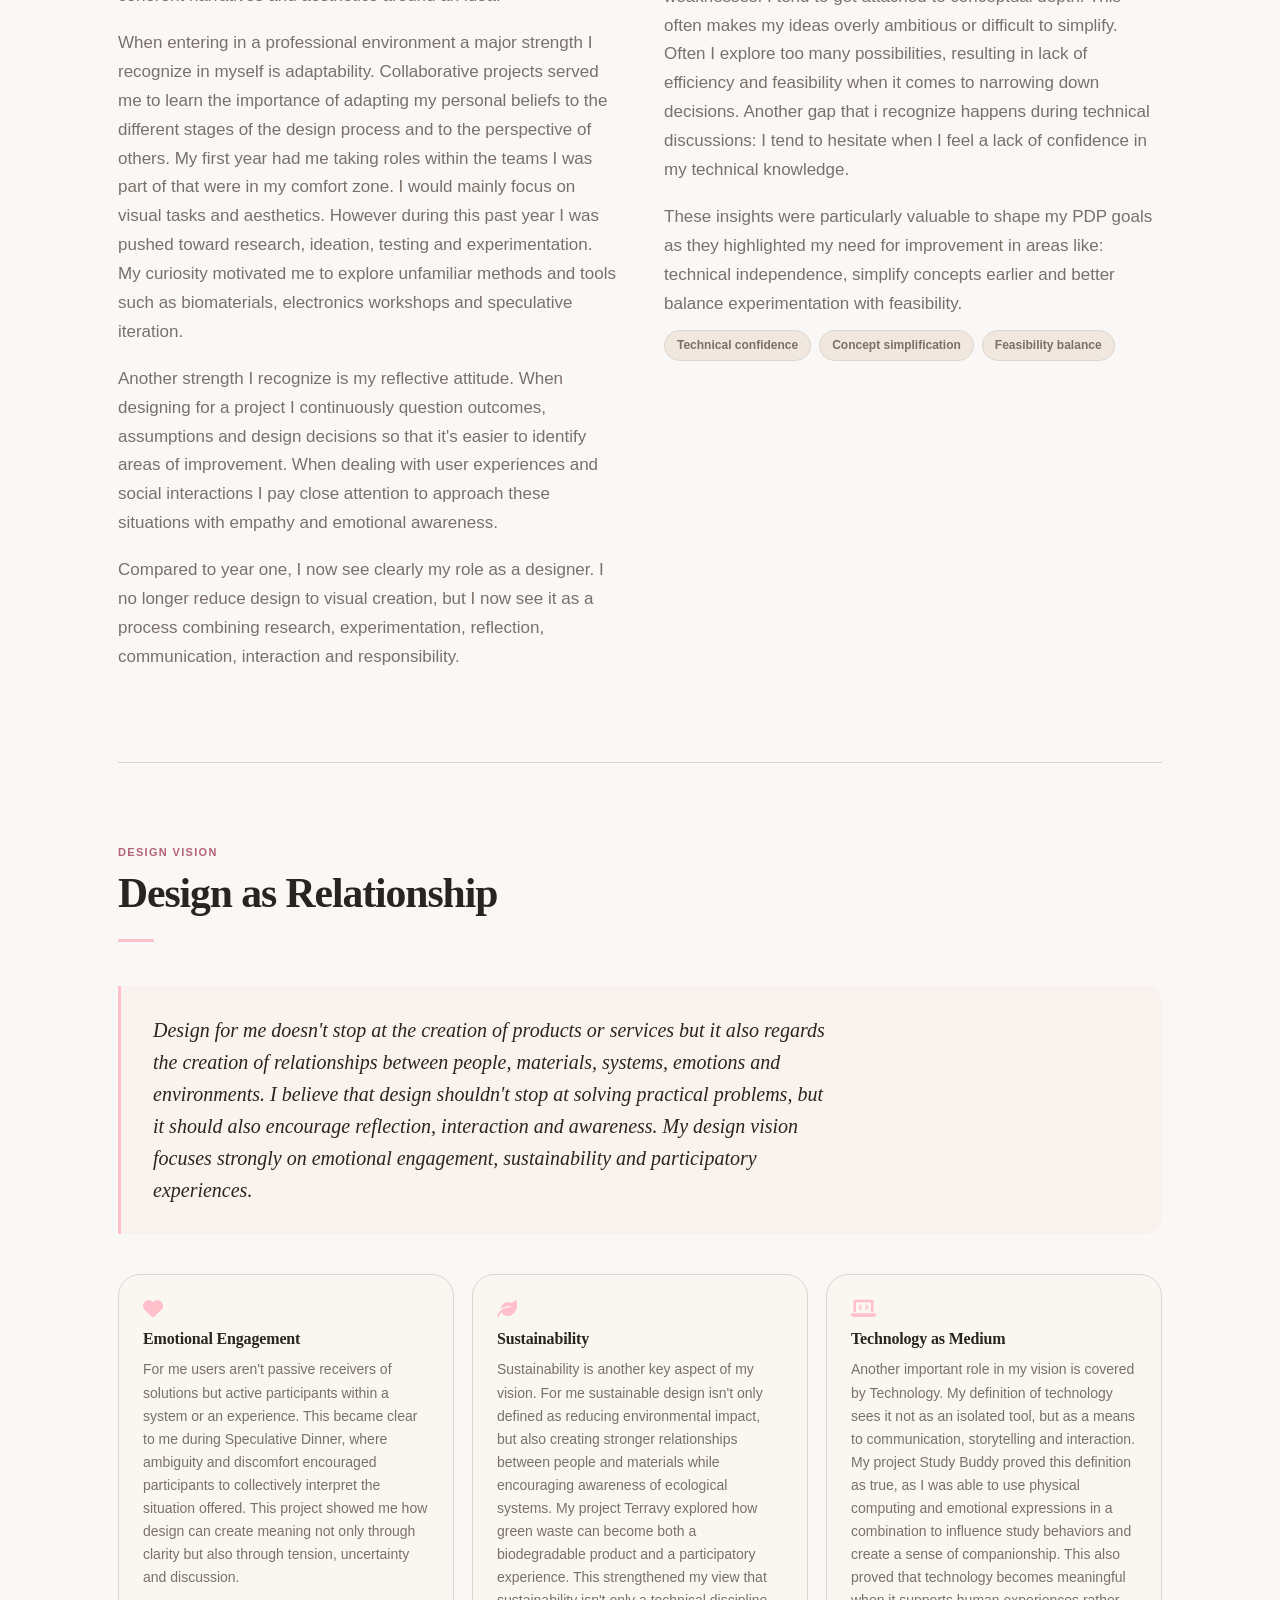
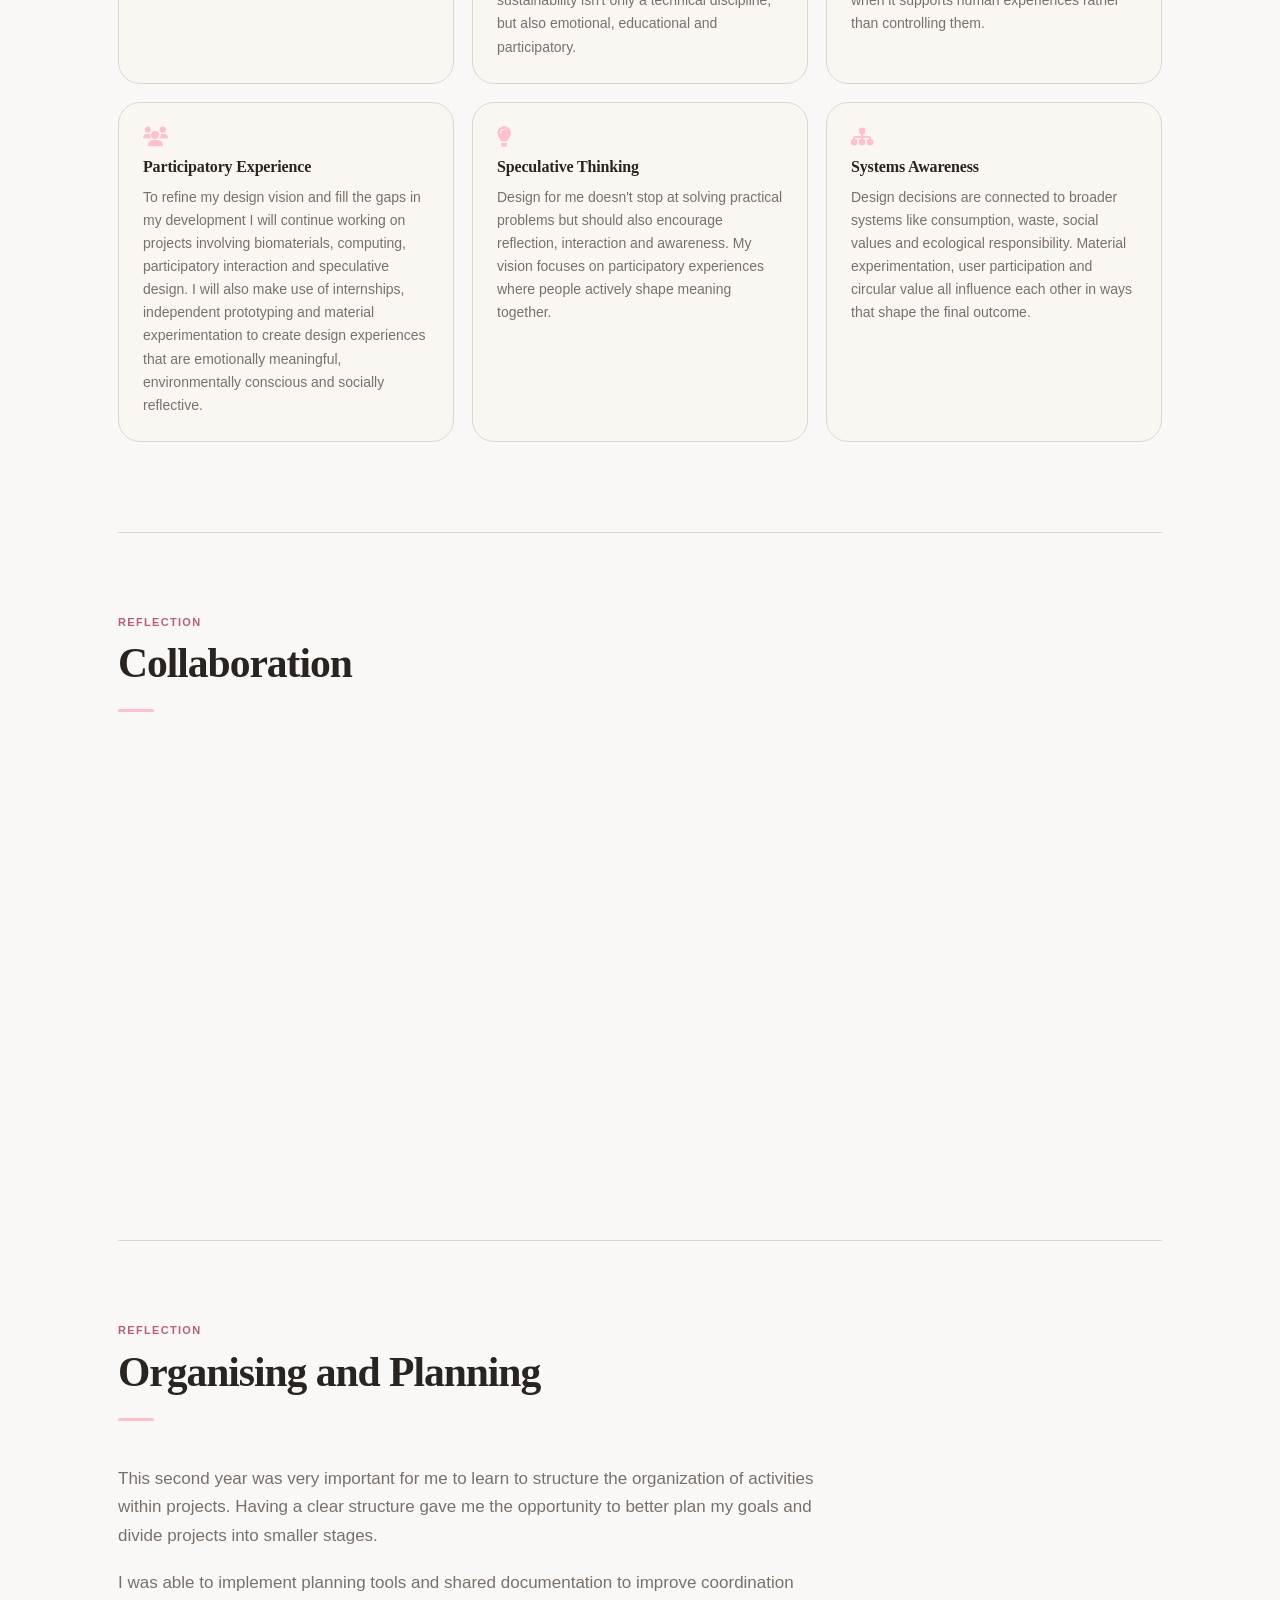
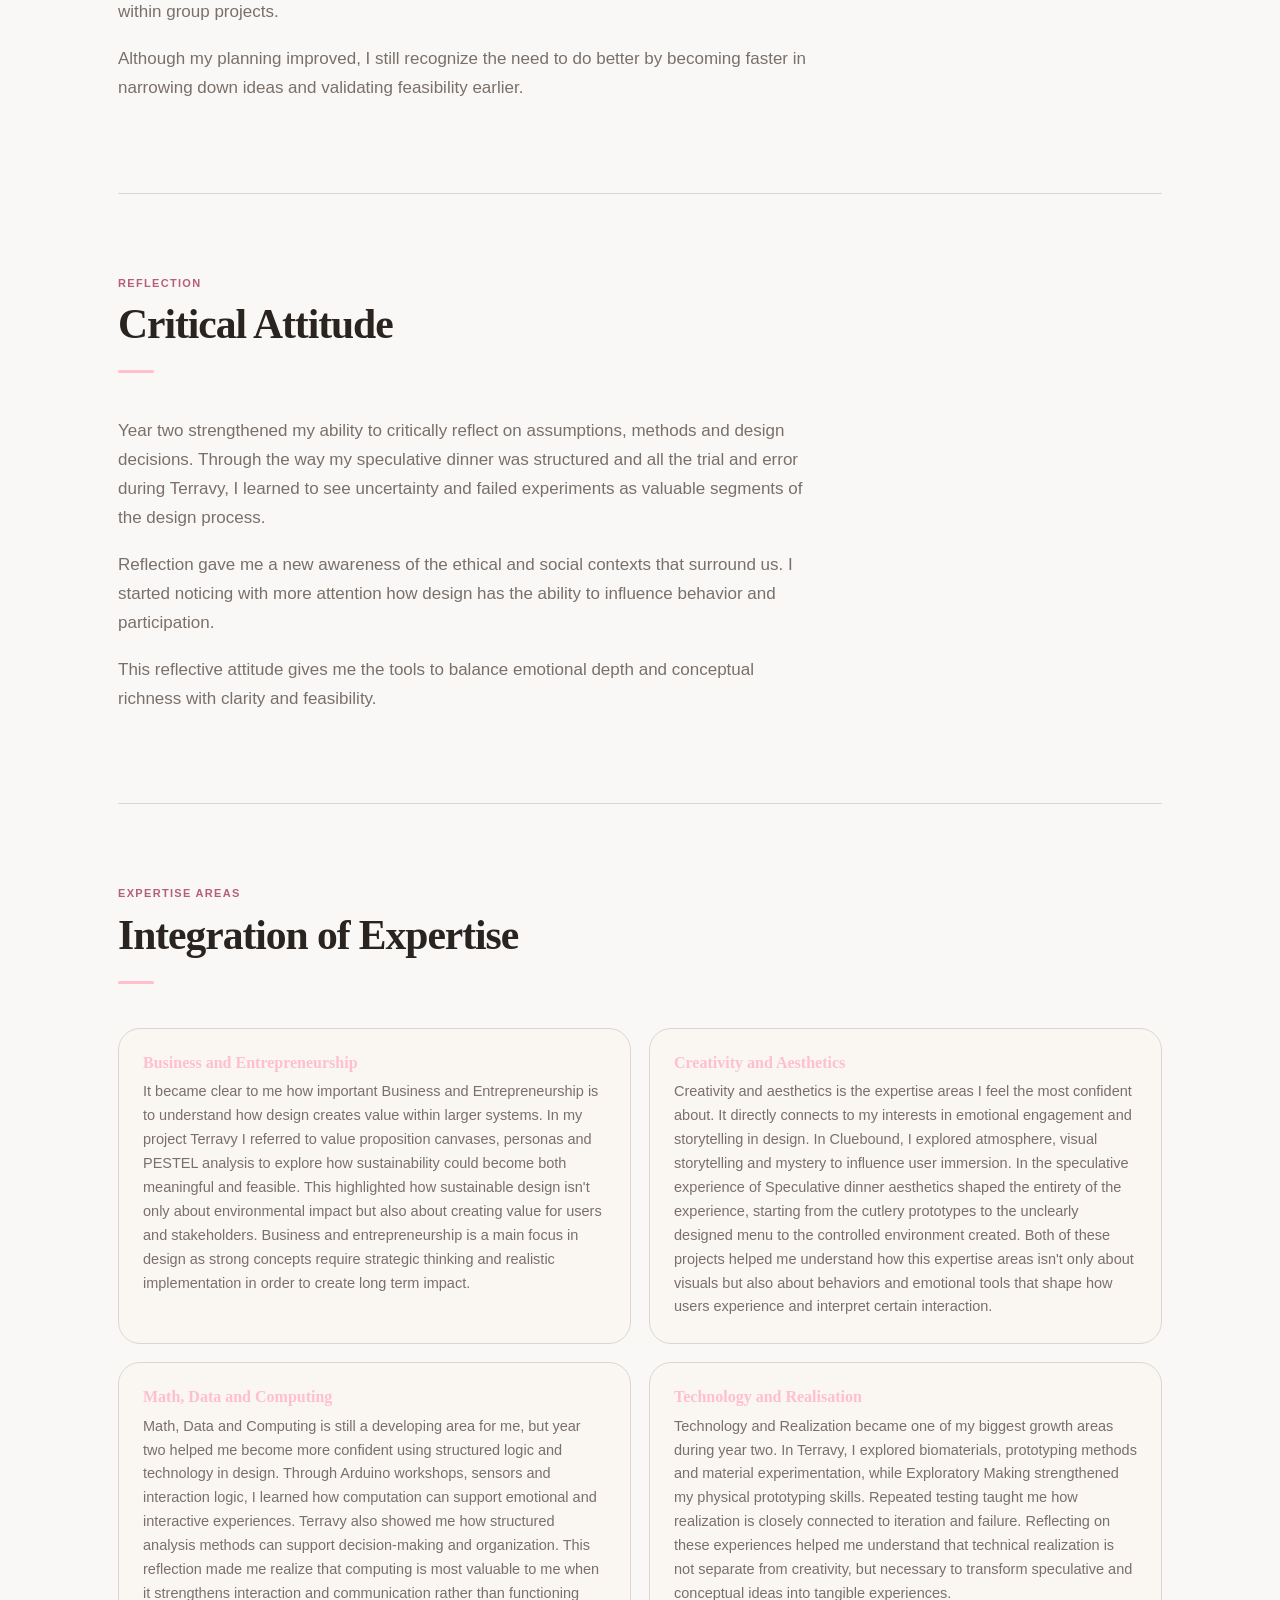
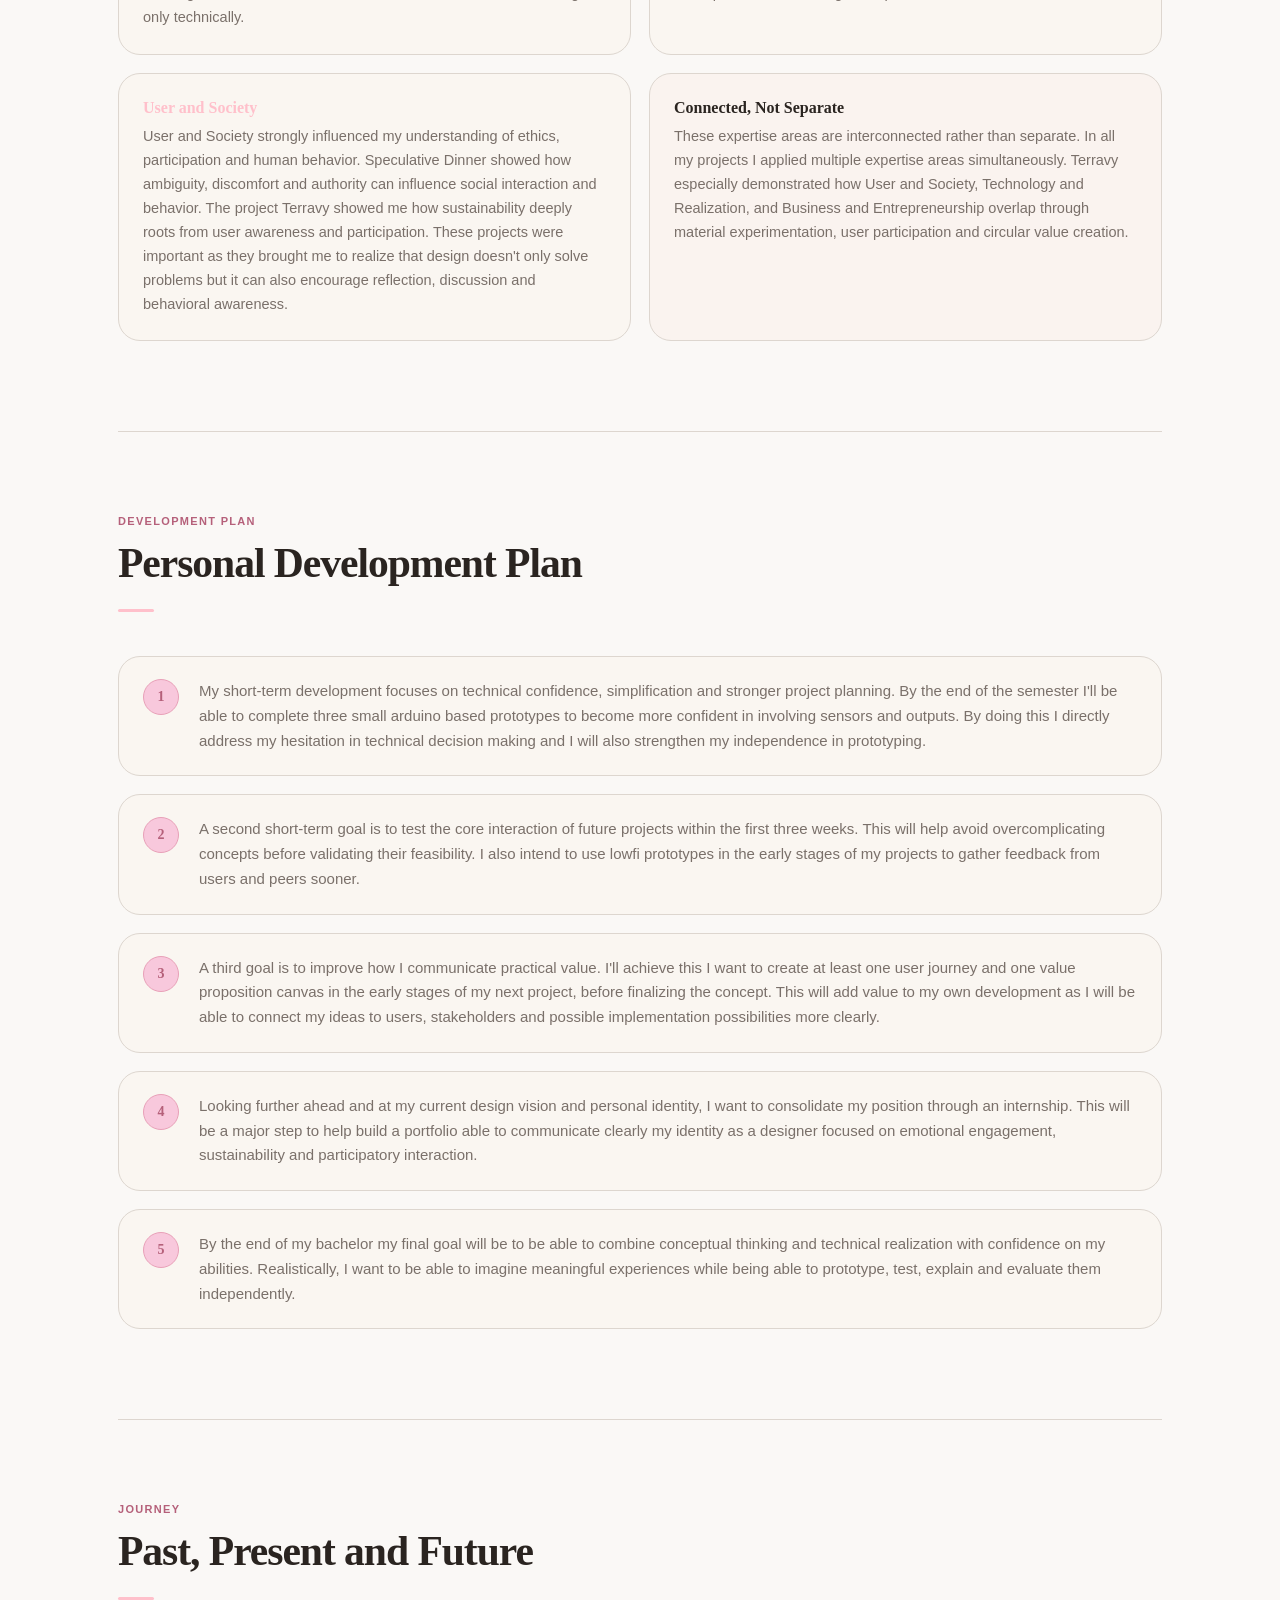
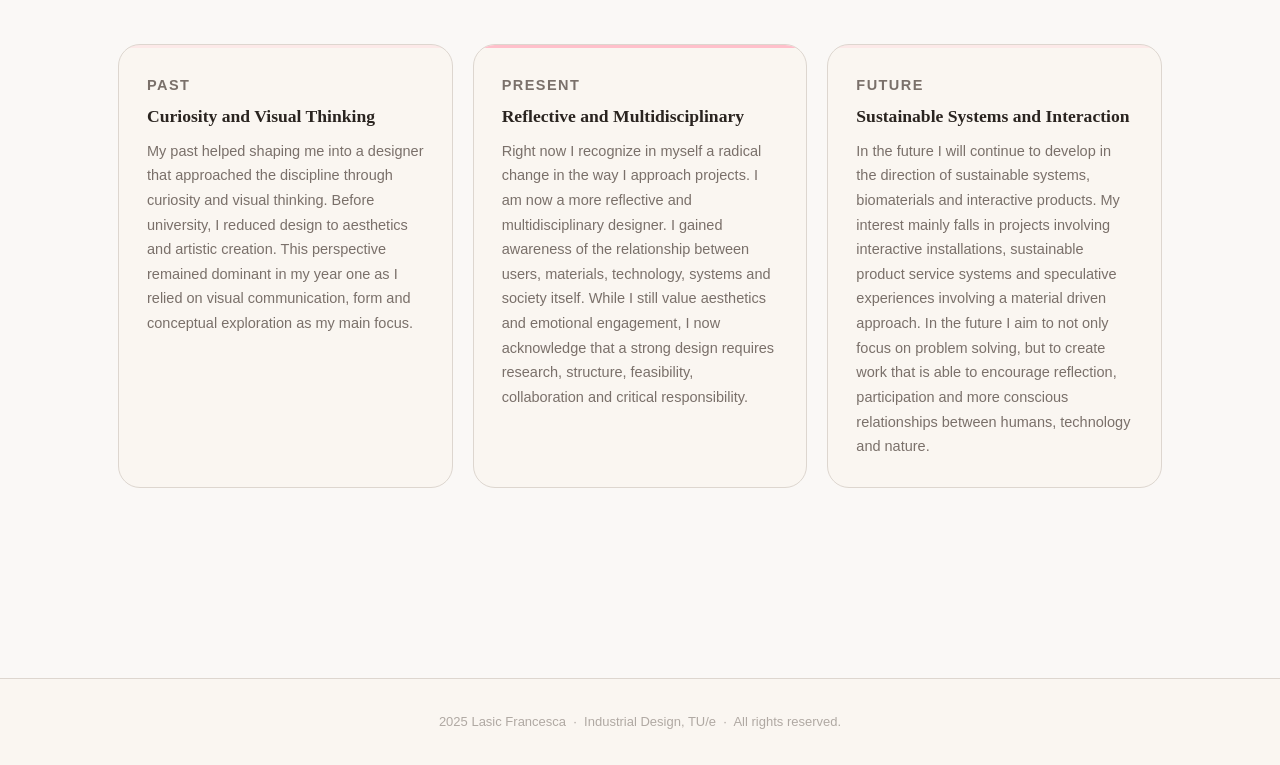
==== commit 6b0c0fcb: "Add files via upload" ====
--- a/index.html
+++ b/index.html
@@ -340,7 +340,7 @@
     <div class="hero-inner">
       <p class="hero-tag">Industrial Design, TU/e &nbsp;·&nbsp; Year Two Portfolio</p>
       <h1>Professional Identity<br><em>&amp; Design Vision</em></h1>
-      <p class="hero-sub">Reflecting on my second year in Industrial Design, I recognise a major shift in the way I view design itself and the role of a professional in this discipline. A record of growth, curiosity and intentional making.</p>
+      <p class="hero-sub">Reflecting on my second year in Industrial Design and comparing it to my first year I recognize a major shift in the way I view design itself and the role of a professional in this discipline.</p>
     </div>
   </section>
 
@@ -369,8 +369,7 @@
       <h2 class="sec-title">A Shift in How I Design</h2>
       <div class="sec-bar"></div>
       <div class="prose reveal">
-        <p>Reflecting on my second year in Industrial Design and comparing it to my first year, I recognise a major shift in the way I view design itself and the role of a professional in this discipline. My first year mainly focused on visual communication, aesthetics and intuitive ideation.</p>
-        <p>During the second year I started approaching design in a clear, structured, critical and multidisciplinary way. I gained a new awareness of how design serves to connect technology, sustainability, interaction, business, users and society itself. I consider this evolution very valuable as it served to strengthen my interest in emotionally engaging products and sustainability-driven interaction design.</p>
+        <p>Reflecting on my second year in Industrial Design and comparing it to my first year I recognize a major shift in the way I view design itself and the role of a professional in this discipline. My first year mainly focused on visual communication, aesthetics and intuitive ideation. During the second year I started approaching design in a clear, structured, critical and multidisciplinary way. I gained a new awareness of how design serves to connect technology, sustainability, interaction, business, users and society itself. I consider this evolution very valuable as it served to strengthen my interest in emotionally engaging products and sustainability-driven interaction design.</p>
         <p>This portfolio reflects my growth between year one and year two by showing how my projects, reflections, collaborations and future goals shaped the development of my professional identity.</p>
       </div>
     </section>
@@ -392,7 +391,7 @@
           <div class="project-body">
             <span class="project-tag">Biomaterials &amp; Sustainability</span>
             <p class="project-name">Terravy &amp; Reivy</p>
-            <p>Focused on transforming ivy green waste into a bio-based material and into a biodegradable plant pot and DIY system. This project strengthened my interest in sustainability, biomaterials, material experimentation and circular value creation.</p>
+            <p>Terravy and Reivy focused on transforming ivy green waste into a bio-based material and into a biodegradable plant pot and DIY system. This project strengthened my interest in sustainability, biomaterials, material experimentation and circular value creation.</p>
           </div>
         </div>
 
@@ -402,7 +401,7 @@
           <div class="project-body">
             <span class="project-tag">Speculative Design</span>
             <p class="project-name">Speculative Dinner</p>
-            <p>Explored how ambiguity, discomfort and designed artifacts can influence social behavior. It helped me gain insights about facilitation, participation and the ethical responsibility of designing experiences.</p>
+            <p>My Speculative Dinner project explored how ambiguity, discomfort and designed artifacts can influence social behavior. It helped me gain insights about facilitation, participation and the ethical responsibility of designing experiences.</p>
           </div>
         </div>
 
@@ -412,7 +411,7 @@
           <div class="project-body">
             <span class="project-tag">Interaction &amp; Narrative</span>
             <p class="project-name">Cluebound</p>
-            <p>A mystery exploration game where I contributed to visual storytelling, atmosphere and the overall game experience. It helped me connect aesthetics, narrative, user engagement and interaction design.</p>
+            <p>Cluebound was a mystery exploration game where I contributed to visual storytelling, atmosphere and the overall game experience. It helped me connect aesthetics, narrative, user engagement and interaction design.</p>
           </div>
         </div>
 
@@ -422,7 +421,7 @@
           <div class="project-body">
             <span class="project-tag">Prototyping</span>
             <p class="project-name">Exploratory Making</p>
-            <p>Supported my growth in physical prototyping, mechanisms, materials and iterative making.</p>
+            <p>Exploratory Making supported my growth in physical prototyping, mechanisms, materials and iterative making.</p>
           </div>
         </div>
 
@@ -438,9 +437,9 @@
       <div class="sec-bar"></div>
       <div class="two-col reveal">
         <div class="prose">
-          <p>As a designer, I identify as someone capable of combining creativity, emotional sensitivity and experimentation. My interest often lies in projects involving storytelling, material exploration, interaction and atmosphere creation. I enjoy developing concepts able to create emotional engagement and meaningful experiences rather than purely functional interactions. Year two served to highlight how my strongest contributions often involve ideation, visual communication, concept thinking and creating coherent narratives and aesthetics around an idea.</p>
-          <p>When entering a professional environment, a major strength I recognise in myself is adaptability. Collaborative projects served me to learn the importance of adapting my personal beliefs to the different stages of the design process and to the perspective of others. My first year had me taking roles within teams that were in my comfort zone — mainly visual tasks and aesthetics. During this past year I was pushed toward research, ideation, testing and experimentation. My curiosity motivated me to explore unfamiliar methods and tools such as biomaterials, electronics workshops and speculative iteration.</p>
-          <p>Another strength I recognise is my reflective attitude. When designing for a project I continuously question outcomes, assumptions and design decisions so that it's easier to identify areas of improvement. When dealing with user experiences and social interactions I pay close attention to approaching these situations with empathy and emotional awareness.</p>
+          <p>As a designer , I identify as someone capable of combining creativity, emotional sensitivity and experimentation. My interest often lies in projects involving storytelling,material exploration, interaction and atmosphere creation. I enjoy developing concepts able to create emotional engagement and meaningful experiences rather than purely functional interactions. Year two served to highlight how my strongest contributions often involve ideation, visual communication, concept thinking and creating coherent narratives and aesthetics around an idea.</p>
+          <p>When entering in a professional environment a major strength I recognize in myself is adaptability. Collaborative projects served me to learn the importance of adapting my personal beliefs to the different stages of the design process and to the perspective of others. My first year had me taking roles within the teams I was part of that were in my comfort zone. I would mainly focus on visual tasks and aesthetics. However during this past year I was pushed toward research, ideation, testing and experimentation. My curiosity motivated me to explore unfamiliar methods and tools such as biomaterials, electronics workshops and speculative iteration.</p>
+          <p>Another strength I recognize is my reflective attitude. When designing for a project I continuously question outcomes, assumptions and design decisions so that it&#39;s easier to identify areas of improvement. When dealing with user experiences and social interactions I pay close attention to approach these situations with empathy and emotional awareness.</p>
           <p>Compared to year one, I now see clearly my role as a designer. I no longer reduce design to visual creation, but I now see it as a process combining research, experimentation, reflection, communication, interaction and responsibility.</p>
         </div>
         <div>
@@ -457,8 +456,8 @@
           </div>
           <div class="prose" style="margin-top: 32px;">
             <h3>Areas to develop</h3>
-            <p>On the other hand, this second year made me aware of my weaknesses. I tend to get attached to conceptual depth, often making my ideas overly ambitious or difficult to simplify. I often explore too many possibilities, resulting in lack of efficiency and feasibility when narrowing down decisions. In technical discussions, I tend to hesitate when I feel a lack of confidence in my technical knowledge.</p>
-            <p>These insights were particularly valuable in shaping my PDP goals, highlighting my need for improvement in areas like technical independence, simplifying concepts earlier and better balancing experimentation with feasibility.</p>
+            <p>On the other hand this second year made me aware of my weaknesses. I tend to get attached to conceptual depth. This often makes my ideas overly ambitious or difficult to simplify. Often I explore too many possibilities, resulting in lack of efficiency and feasibility when it comes to narrowing down decisions. Another gap that i recognize happens during technical discussions: I tend to hesitate when I feel a lack of confidence in my technical knowledge.</p>
+            <p>These insights were particularly valuable to shape my PDP goals as they highlighted my need for improvement in areas like: technical independence, simplify concepts earlier and better balance experimentation with feasibility.</p>
           </div>
           <div class="tag-list">
             <span class="tag tag-w">Technical confidence</span>
@@ -477,33 +476,33 @@
       <h2 class="sec-title">Design as Relationship</h2>
       <div class="sec-bar"></div>
       <div class="quote-block reveal">
-        <blockquote>"Design for me doesn't stop at the creation of products or services but also regards the creation of relationships between people, materials, systems, emotions and environments."</blockquote>
+        <blockquote>Design for me doesn&#39;t stop at the creation of products or services but it also regards the creation of relationships between people, materials, systems, emotions and environments. I believe that design shouldn&#39;t stop at solving practical problems, but it should also encourage reflection, interaction and awareness. My design vision focuses strongly on emotional engagement, sustainability and participatory experiences.</blockquote>
       </div>
       <div class="pillar-grid reveal">
         <div class="pillar">
           <i class="fas fa-heart"></i>
           <h4>Emotional Engagement</h4>
-          <p>For me, users aren't passive receivers of solutions but active participants within a system or experience. This became clear during Speculative Dinner, where ambiguity and discomfort encouraged participants to collectively interpret the situation. Design can create meaning not only through clarity but also through tension, uncertainty and discussion.</p>
+          <p>For me users aren&#39;t passive receivers of solutions but active participants within a system or an experience. This became clear to me during Speculative Dinner, where ambiguity and discomfort encouraged participants to collectively interpret the situation offered. This project showed me how design can create meaning not only through clarity but also through tension, uncertainty and discussion.</p>
         </div>
         <div class="pillar">
           <i class="fas fa-leaf"></i>
           <h4>Sustainability</h4>
-          <p>Sustainable design isn't only defined as reducing environmental impact, but also creating stronger relationships between people and materials while encouraging awareness of ecological systems. My project Terravy explored how green waste can become both a biodegradable product and a participatory experience, proving that sustainability is also emotional, educational and participatory.</p>
+          <p>Sustainability is another key aspect of my vision. For me sustainable design isn&#39;t only defined as reducing environmental impact, but also creating stronger relationships between people and materials while encouraging awareness of ecological systems. My project Terravy explored how green waste can become both a biodegradable product and a participatory experience. This strengthened my view that sustainability isn&#39;t only a technical discipline, but also emotional, educational and participatory.</p>
         </div>
         <div class="pillar">
           <i class="fas fa-laptop-code"></i>
           <h4>Technology as Medium</h4>
-          <p>Technology is not an isolated tool, but a means to communication, storytelling and interaction. In Study Buddy, I used physical computing and emotional expressions in combination to influence study behaviors and create a sense of companionship. Technology becomes meaningful when it supports human experiences rather than controlling them.</p>
+          <p>Another important role in my vision is covered by Technology. My definition of technology sees it not as an isolated tool, but as a means to communication, storytelling and interaction. My project Study Buddy proved this definition as true, as I was able to use physical computing and emotional expressions in a combination to influence study behaviors and create a sense of companionship. This also proved that technology becomes meaningful when it supports human experiences rather than controlling them.</p>
         </div>
         <div class="pillar">
           <i class="fas fa-users"></i>
           <h4>Participatory Experience</h4>
-          <p>Design shouldn't stop at solving practical problems but should also encourage reflection, interaction and awareness. My vision is focused on participatory experiences where people actively shape meaning together.</p>
+          <p>To refine my design vision and fill the gaps in my development I will continue working on projects involving biomaterials, computing, participatory interaction and speculative design. I will also make use of internships, independent prototyping and material experimentation to create design experiences that are emotionally meaningful, environmentally conscious and socially reflective.</p>
         </div>
         <div class="pillar">
           <i class="fas fa-lightbulb"></i>
           <h4>Speculative Thinking</h4>
-          <p>I will continue working on projects involving biomaterials, computing, participatory interaction and speculative design, using internships, independent prototyping and material experimentation to refine my design vision.</p>
+          <p>Design for me doesn&#39;t stop at solving practical problems but should also encourage reflection, interaction and awareness. My vision focuses on participatory experiences where people actively shape meaning together.</p>
         </div>
         <div class="pillar">
           <i class="fas fa-sitemap"></i>
@@ -512,7 +511,7 @@
         </div>
       </div>
       <div class="prose reveal">
-        <p>To refine my design vision and fill the gaps in my development, I will continue working on projects involving biomaterials, computing, participatory interaction and speculative design. I will also make use of internships, independent prototyping and material experimentation to create design experiences that are emotionally meaningful, environmentally conscious and socially reflective.</p>
+        
       </div>
     </section>
 
@@ -524,11 +523,8 @@
       <h2 class="sec-title">Collaboration</h2>
       <div class="sec-bar"></div>
       <div class="prose reveal">
-        <p>During this last year my collaboration skills improved significantly. I gained confidence when adapting my ideas to group decisions and defined my contributions beyond simple visual tasks.</p>
-        <p>The project Terravy taught me to let go of personal attachment to certain ideas when another direction better supports the collective goal.</p>
-        <p>In Speculative Dinner we went further with collaboration, extending it to the participants themselves. This proved how designers continuously collaborate with users and stakeholders.</p>
-        <p>Compared to year one, my collaboration skills improved significantly during year two. I became more comfortable adapting my ideas to group decisions and contributing beyond visual tasks.</p>
-        <p>I still want to improve my confidence in technical discussions and become more proactive in coordinating group processes.</p>
+        <p>During this last year my collaboration skills improved significantly. I gained confidence when adapting my ideas to group decisions and defined my contributions beyond simple visual tasks. The project Terravy taught me to let go of personal attachment to certain ideas when another direction better supports the collective goal. In speculative dinner we went further with collaboration, extending it to the participants themselves. This proved how designers continuously collaborate with users and stakeholders.</p>
+        <p>Compared to year one, my collaboration skills improved significantly during year two. I became more comfortable adapting my ideas to group decisions and contributing beyond visual tasks. During Terravy, I learned to let go of personal attachment to ideas when another direction supported the collective goal better. In Speculative Dinner, collaboration extended beyond teammates to the participants themselves, showing me how designers continuously collaborate with users and stakeholders. I still want to improve my confidence in technical discussions and become more proactive in coordinating group processes.</p>
       </div>
     </section>
 
@@ -540,8 +536,9 @@
       <h2 class="sec-title">Organising and Planning</h2>
       <div class="sec-bar"></div>
       <div class="prose reveal">
-        <p>This second year was very important for me to learn to structure the organisation of activities within projects. Having a clear structure gave me the opportunity to better plan my goals and divide projects into smaller stages.</p>
-        <p>I was able to implement planning tools and shared documentation to improve coordination within group projects. Although my planning improved, I still recognise the need to do better by becoming faster in narrowing down ideas and validating feasibility earlier.</p>
+        <p>This second year was very important for me to learn to structure the organization of activities within projects. Having a clear structure gave me the opportunity to better plan my goals and divide projects into smaller stages.</p>
+        <p>I was able to implement planning tools and shared documentation to improve coordination within group projects.</p>
+        <p>Although my planning improved, I still recognize the need to do better by becoming faster in narrowing down ideas and validating feasibility earlier.</p>
       </div>
     </section>
 
@@ -553,10 +550,8 @@
       <h2 class="sec-title">Critical Attitude</h2>
       <div class="sec-bar"></div>
       <div class="prose reveal">
-        <p>Year two strengthened my ability to critically reflect on assumptions, methods and design decisions. Through the structure of Speculative Dinner and the trial and error during Terravy, I learned to see uncertainty and failed experiments as valuable segments of the design process.</p>
+        <p>Year two strengthened my ability to critically reflect on assumptions, methods and design decisions. Through the way my speculative dinner was structured and all the trial and error during Terravy, I learned to see uncertainty and failed experiments as valuable segments of the design process.</p>
         <p>Reflection gave me a new awareness of the ethical and social contexts that surround us. I started noticing with more attention how design has the ability to influence behavior and participation.</p>
-        
-        
         <p>This reflective attitude gives me the tools to balance emotional depth and conceptual richness with clarity and feasibility.</p>
       </div>
     </section>
@@ -571,15 +566,15 @@
       <div class="expertise-grid reveal">
         <div class="exp-card">
           <h4>Business and Entrepreneurship</h4>
-          <p>It became clear to me how important Business and Entrepreneurship is to understand how design creates value within larger systems. In my project Terravy I referred to value proposition canvases, personas and PESTEL analysis to explore how sustainability could become both meaningful and feasible. This highlighted how sustainable design isn't only about environmental impact but also about creating value for users and stakeholders. Business and entrepreneurship is a main focus in design as strong concepts require strategic thinking and realistic implementation in order to create long term impact.</p>
+          <p>It became clear to me how important Business and Entrepreneurship is to understand how design creates value within larger systems. In my project Terravy I referred to value proposition canvases, personas and PESTEL analysis to explore how sustainability could become both meaningful and feasible. This highlighted how sustainable design isn&#39;t only about environmental impact but also about creating value for users and stakeholders. Business and entrepreneurship is a main focus in design as strong concepts require strategic thinking and realistic implementation in order to create long term impact.</p>
         </div>
         <div class="exp-card">
           <h4>Creativity and Aesthetics</h4>
-          <p>Creativity and Aesthetics is the expertise area I feel most confident about. It directly connects to my interests in emotional engagement and storytelling in design. In Cluebound, I explored atmosphere, visual storytelling and mystery to influence user immersion. In Speculative Dinner, aesthetics shaped the entirety of the experience — from the cutlery prototypes to the unclearly designed menu to the controlled environment. Both projects helped me understand how this expertise area isn't only about visuals but also about behaviors and emotional tools that shape how users experience and interpret certain interactions.</p>
+          <p>Creativity and aesthetics is the expertise areas I feel the most confident about. It directly connects to my interests in emotional engagement and storytelling in design. In Cluebound, I explored atmosphere, visual storytelling and mystery to influence user immersion. In the speculative experience of Speculative dinner aesthetics shaped the entirety of the experience, starting from the cutlery prototypes to the unclearly designed menu to the controlled environment created. Both of these projects helped me understand how this expertise areas isn&#39;t only about visuals but also about behaviors and emotional tools that shape how users experience and interpret certain interaction.</p>
         </div>
         <div class="exp-card">
           <h4>Math, Data and Computing</h4>
-          <p>Math, Data and Computing is still a developing area for me, but year two helped me become more confident using structured logic and technology in design. Through Arduino workshops, sensors and interaction logic, I learned how computation can support emotional and interactive experiences. Terravy also showed me how structured analysis methods can support decision-making and organisation. This reflection made me realise that computing is most valuable to me when it strengthens interaction and communication rather than functioning only technically.</p>
+          <p>Math, Data and Computing is still a developing area for me, but year two helped me become more confident using structured logic and technology in design. Through Arduino workshops, sensors and interaction logic, I learned how computation can support emotional and interactive experiences. Terravy also showed me how structured analysis methods can support decision-making and organization. This reflection made me realize that computing is most valuable to me when it strengthens interaction and communication rather than functioning only technically.</p>
         </div>
         <div class="exp-card">
           <h4>Technology and Realisation</h4>
@@ -587,7 +582,7 @@
         </div>
         <div class="exp-card">
           <h4>User and Society</h4>
-          <p>User and Society strongly influenced my understanding of ethics, participation and human behavior. Speculative Dinner showed how ambiguity, discomfort and authority can influence social interaction and behavior. The project Terravy showed me how sustainability deeply roots from user awareness and participation. These projects brought me to realise that design doesn't only solve problems but can also encourage reflection, discussion and behavioral awareness.</p>
+          <p>User and Society strongly influenced my understanding of ethics, participation and human behavior. Speculative Dinner showed how ambiguity, discomfort and authority can influence social interaction and behavior. The project Terravy showed me how sustainability deeply roots from user awareness and participation. These projects were important as they brought me to realize that design doesn&#39;t only solve problems but it can also encourage reflection, discussion and behavioral awareness.</p>
         </div>
         <div class="exp-card" style="background: color-mix(in srgb, var(--pink) 6%, var(--surface));">
           <h4 style="color: var(--text);">Connected, Not Separate</h4>
@@ -606,23 +601,23 @@
       <div class="pdp-list reveal">
         <div class="pdp-item">
           <div class="pdp-num">1</div>
-          <p>My short-term development focuses on technical confidence, simplification and stronger project planning. By the end of the semester I'll be able to complete three small Arduino-based prototypes to become more confident in involving sensors and outputs. By doing this I directly address my hesitation in technical decision making and will also strengthen my independence in prototyping.</p>
+          <p>My short-term development focuses on technical confidence, simplification and stronger project planning. By the end of the semester I'll be able to complete three small arduino based prototypes to become more confident in involving sensors and outputs. By doing this I directly address my hesitation in technical decision making and I will also strengthen my independence in prototyping.</p>
         </div>
         <div class="pdp-item">
           <div class="pdp-num">2</div>
-          <p>A second short-term goal is to test the core interaction of future projects within the first three weeks. This will help avoid overcomplicating concepts before validating their feasibility. I also intend to use low-fi prototypes in the early stages of my projects to gather feedback from users and peers sooner.</p>
+          <p>A second short-term goal is to test the core interaction of future projects within the first three weeks. This will help avoid overcomplicating concepts before validating their feasibility. I also intend to use lowfi prototypes in the early stages of my projects to gather feedback from users and peers sooner.</p>
         </div>
         <div class="pdp-item">
           <div class="pdp-num">3</div>
-          <p>A third goal is to improve how I communicate practical value. I want to create at least one user journey and one value proposition canvas in the early stages of my next project, before finalizing the concept. This will allow me to connect my ideas to users, stakeholders and possible implementation possibilities more clearly.</p>
+          <p>A third goal is to improve how I communicate practical value. I'll achieve this I want to create at least one user journey and one value proposition canvas in the early stages of my next project, before finalizing the concept. This will add value to my own development as I will be able to connect my ideas to users, stakeholders and possible implementation possibilities more clearly.</p>
         </div>
         <div class="pdp-item">
           <div class="pdp-num">4</div>
-          <p>Looking further ahead, and at my current design vision and personal identity, I want to consolidate my position through an internship. This will be a major step to help build a portfolio able to communicate clearly my identity as a designer focused on emotional engagement, sustainability and participatory interaction.</p>
+          <p>Looking further ahead and at my current design vision and personal identity, I want to consolidate my position through an internship. This will be a major step to help build a portfolio able to communicate clearly my identity as a designer focused on emotional engagement, sustainability and participatory interaction.</p>
         </div>
         <div class="pdp-item">
           <div class="pdp-num">5</div>
-          <p>By the end of my bachelor my final goal will be to combine conceptual thinking and technical realization with confidence in my abilities. Realistically, I want to be able to imagine meaningful experiences while being able to prototype, test, explain and evaluate them independently.</p>
+          <p>By the end of my bachelor my final goal will be to be able to combine conceptual thinking and technical realization with confidence on my abilities. Realistically, I want to be able to imagine meaningful experiences while being able to prototype, test, explain and evaluate them independently.</p>
         </div>
       </div>
     </section>
@@ -638,17 +633,17 @@
         <div class="t-card">
           <p class="t-period">Past</p>
           <h3>Curiosity and Visual Thinking</h3>
-          <p>My past helped shape me into a designer that approached the discipline through curiosity and visual thinking. Before university, I reduced design to aesthetics and artistic creation. This perspective remained dominant in year one as I relied on visual communication, form and conceptual exploration as my main focus.</p>
+          <p>My past helped shaping me into a designer that approached the discipline through curiosity and visual thinking. Before university, I reduced design to aesthetics and artistic creation. This perspective remained dominant in my year one as I relied on visual communication, form and conceptual exploration as my main focus.</p>
         </div>
         <div class="t-card now">
           <p class="t-period">Present</p>
           <h3>Reflective and Multidisciplinary</h3>
-          <p>Right now I recognise in myself a radical change in the way I approach projects. I am now a more reflective and multidisciplinary designer. I gained awareness of the relationship between users, materials, technology, systems and society itself. While I still value aesthetics and emotional engagement, I now acknowledge that strong design requires research, structure, feasibility, collaboration and critical responsibility.</p>
+          <p>Right now I recognize in myself a radical change in the way I approach projects. I am now a more reflective and multidisciplinary designer. I gained awareness of the relationship between users, materials, technology, systems and society itself. While I still value aesthetics and emotional engagement, I now acknowledge that a strong design requires research, structure, feasibility, collaboration and critical responsibility.</p>
         </div>
         <div class="t-card">
           <p class="t-period">Future</p>
           <h3>Sustainable Systems and Interaction</h3>
-          <p>In the future I will continue to develop in the direction of sustainable systems, biomaterials and interactive products. My interest mainly falls in projects involving interactive installations, sustainable product service systems and speculative experiences involving a material-driven approach. In the future I aim to not only focus on problem solving, but to create work that is able to encourage reflection, participation and more conscious relationships between humans, technology and nature.</p>
+          <p>In the future I will continue to develop in the direction of sustainable systems, biomaterials and interactive products. My interest mainly falls in projects involving interactive installations, sustainable product service systems and speculative experiences involving a material driven approach. In the future I aim to not only focus on problem solving, but to create work that is able to encourage reflection, participation and more conscious relationships between humans, technology and nature.</p>
         </div>
       </div>
     </section>
@@ -723,4 +718,4 @@
   </script>
 
 </body>
-</html>
+</html>
